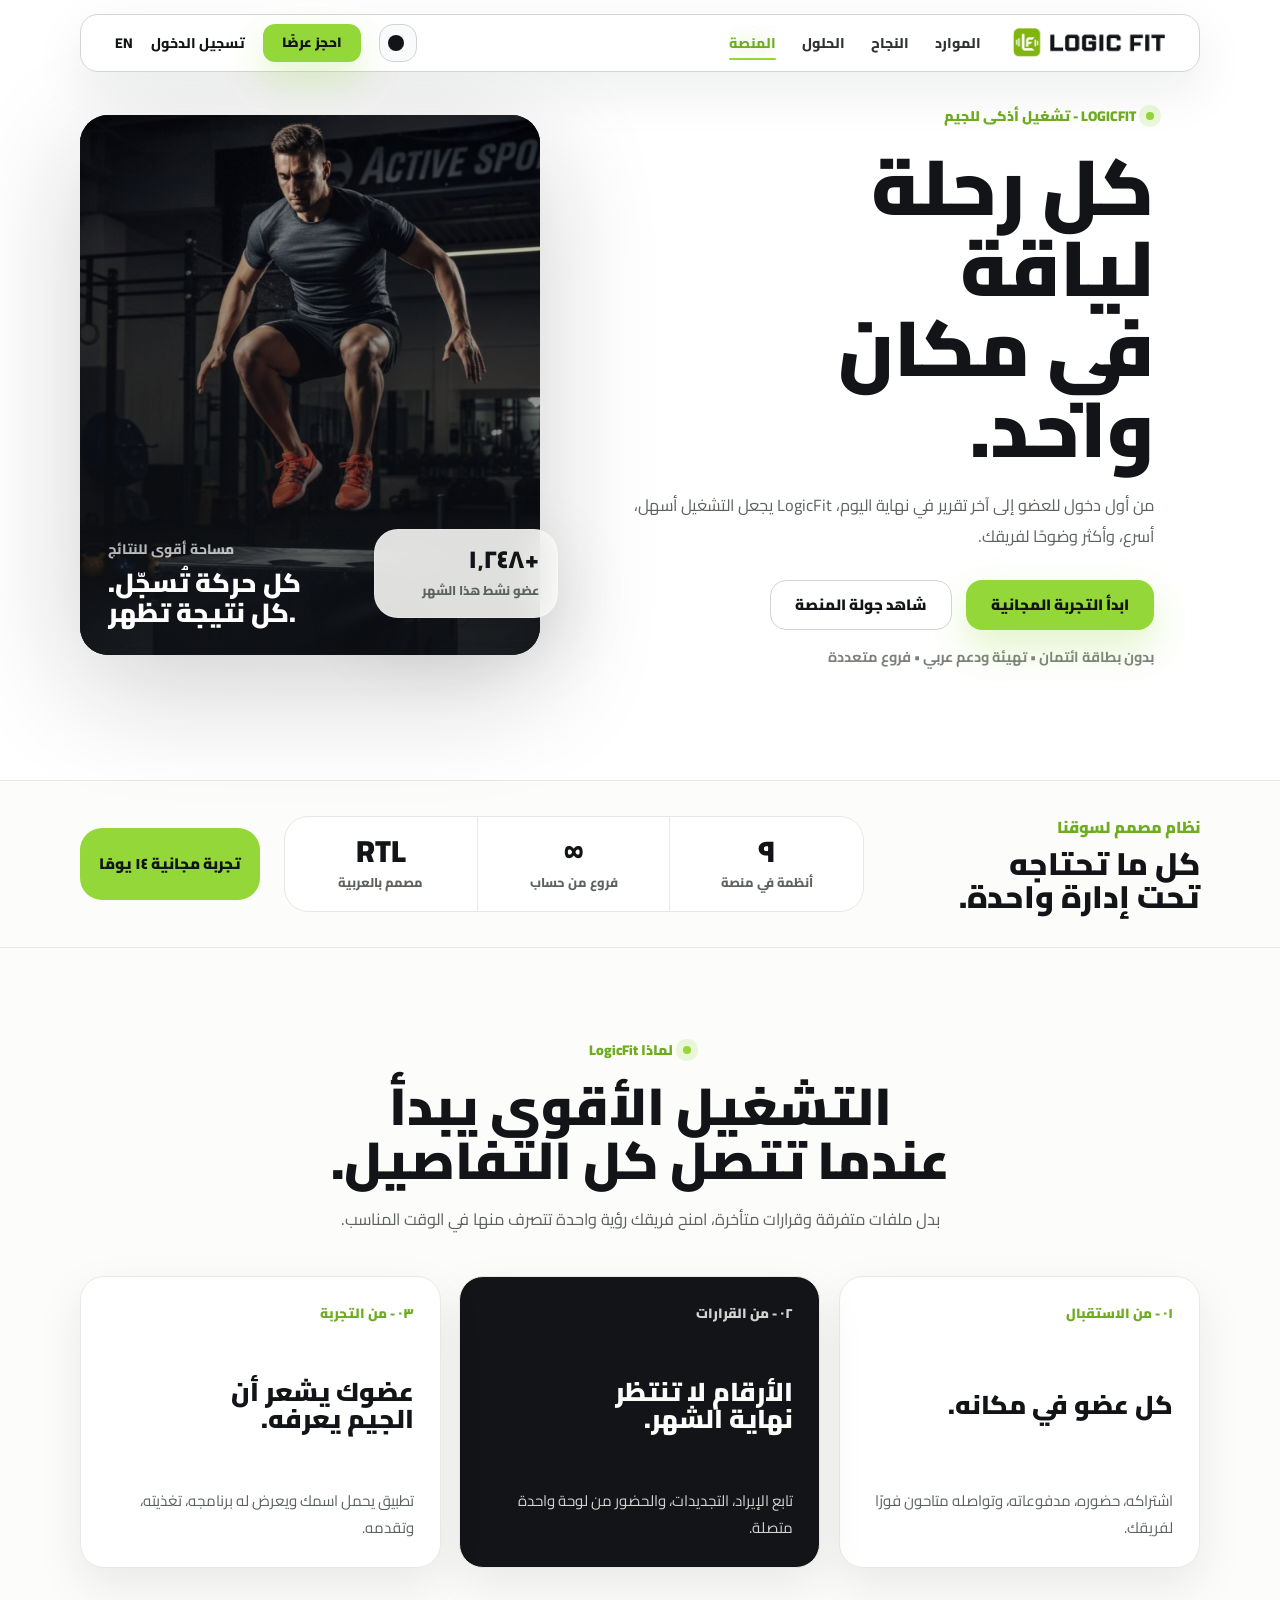
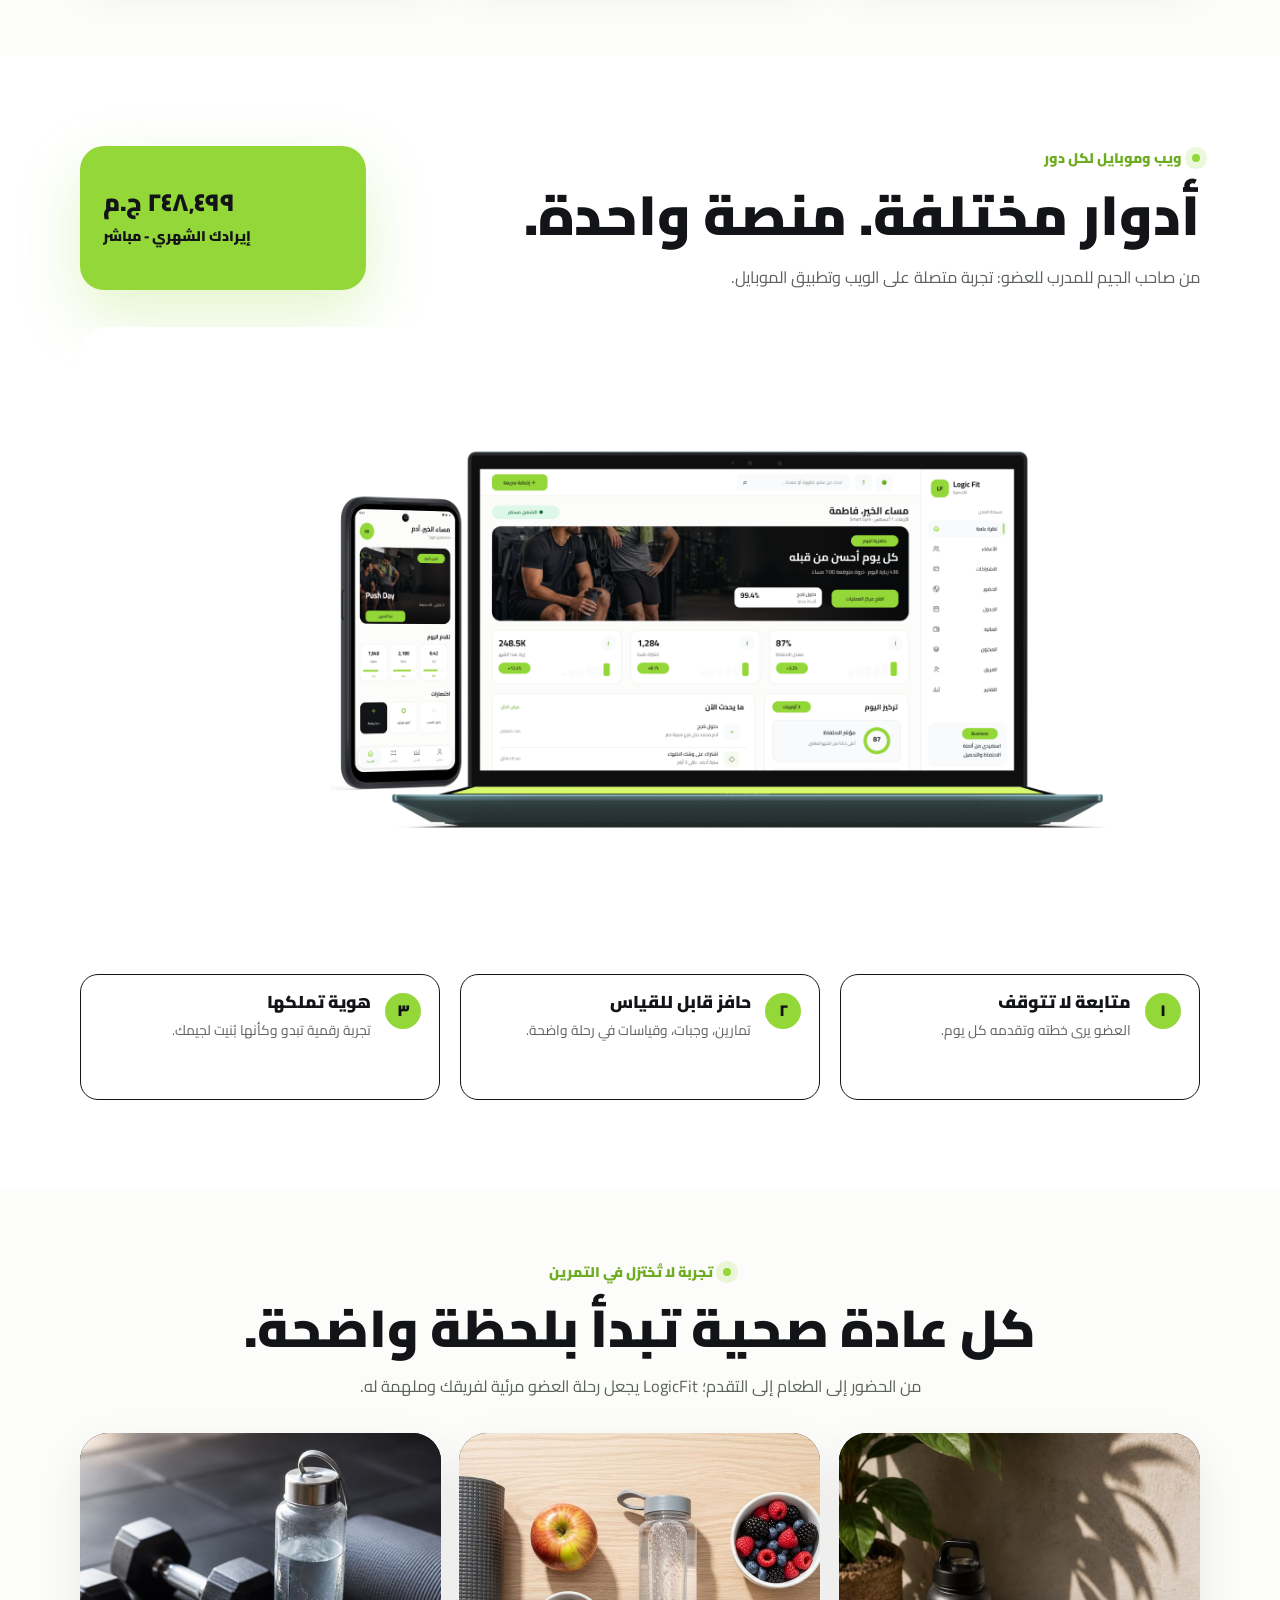
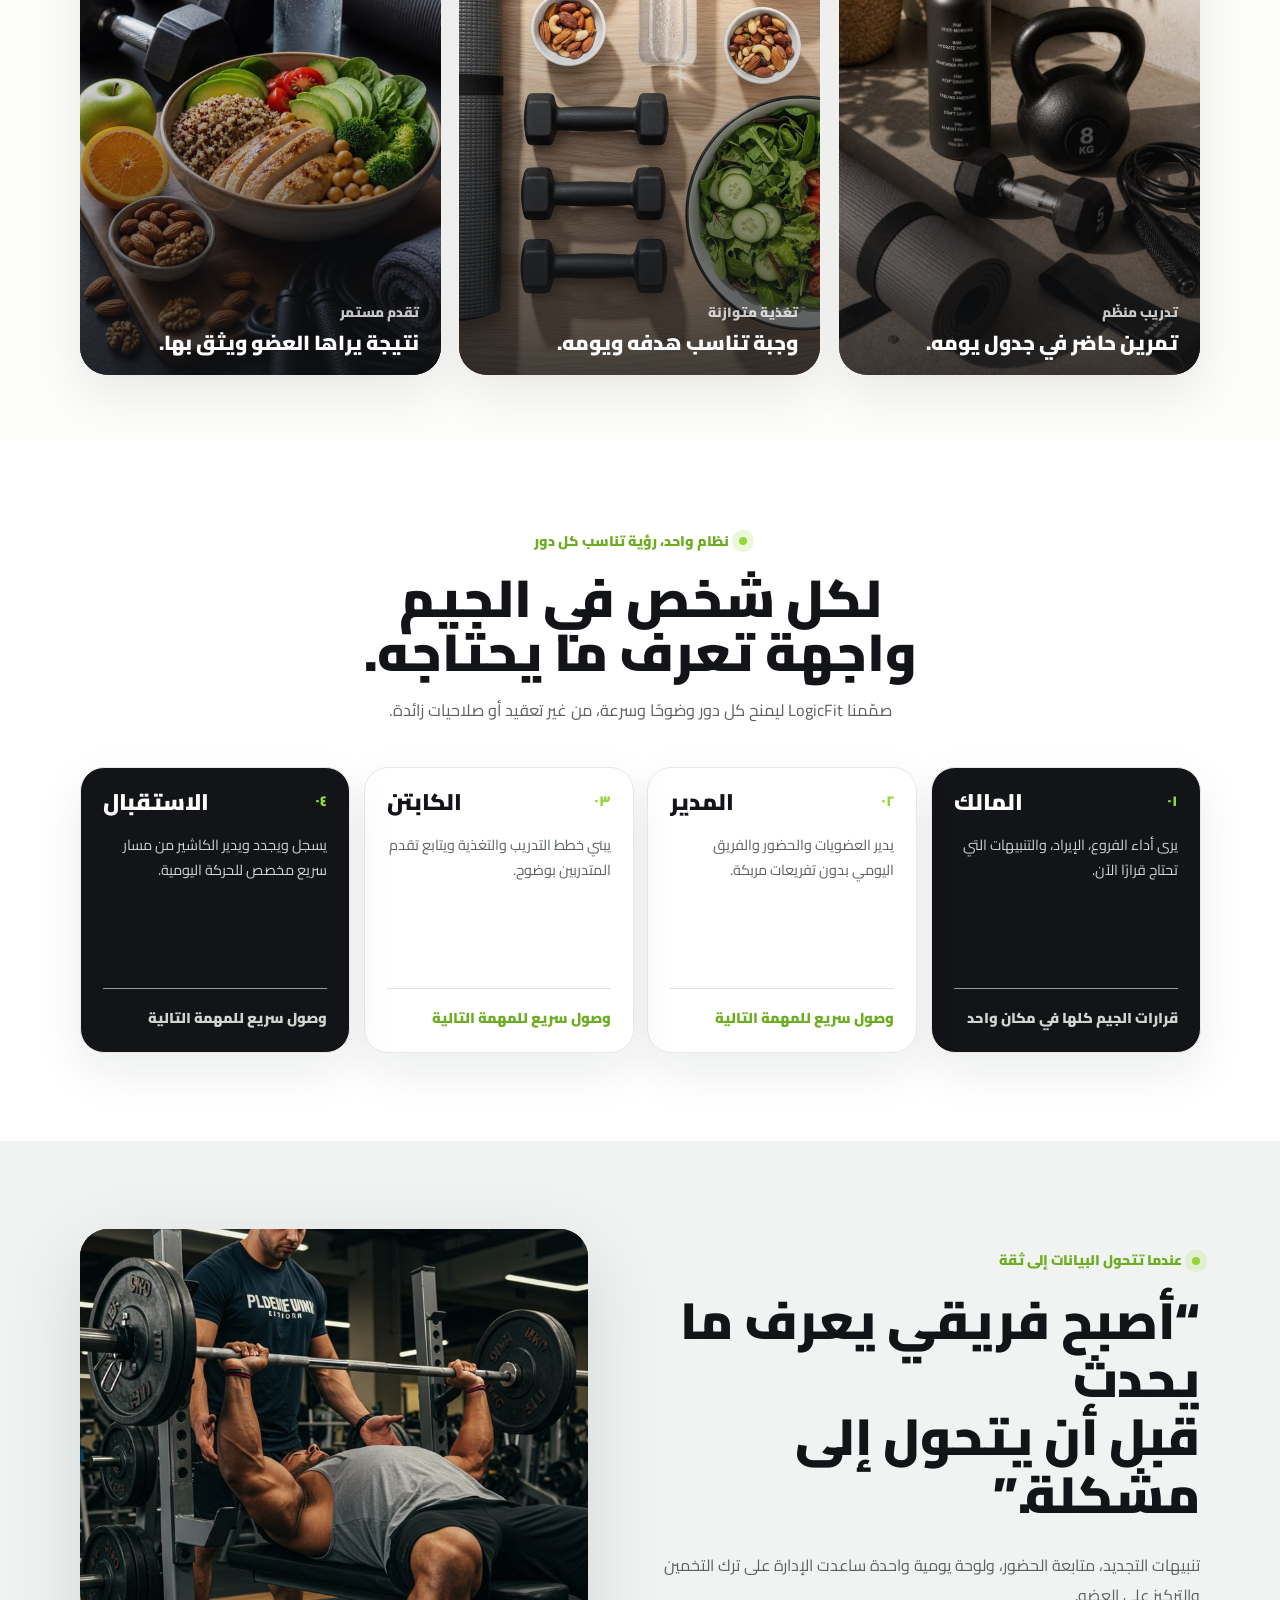
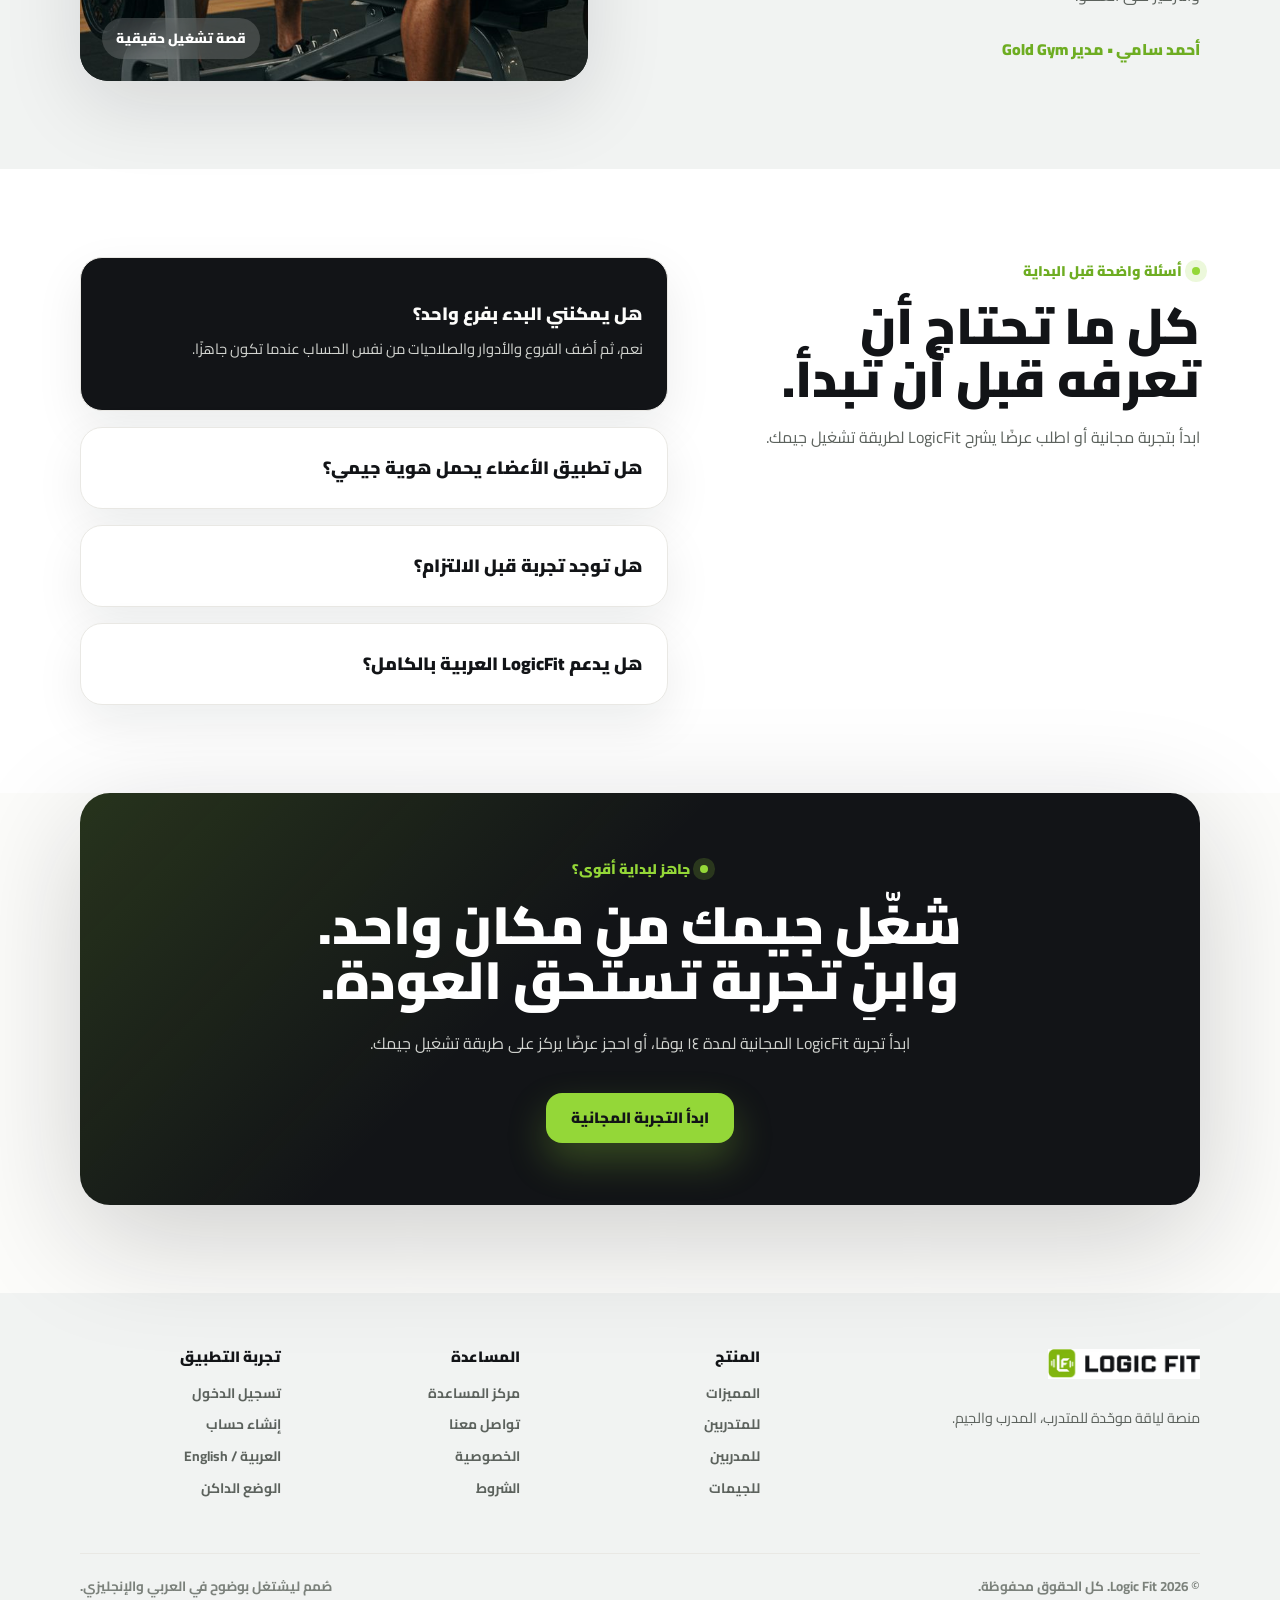
==== ar/index.html @ 5c52c510 "Refine journey cards and dark showcase" ====
<!DOCTYPE html>
<html lang="ar" dir="rtl">
<head>
  <meta charset="UTF-8">
  <meta name="viewport" content="width=device-width, initial-scale=1.0">
  <title>LogicFit - تشغيل أذكى للجيم</title>
  <meta name="description" content="LogicFit يجعل تشغيل الجيم أسهل وأوضح: أعضاء، اشتراكات، حضور، تدريب، تغذية، تقارير، وتطبيق أعضاء يحمل هوية الجيم.">
  <link rel="preconnect" href="https://fonts.googleapis.com">
  <link rel="preconnect" href="https://fonts.gstatic.com" crossorigin>
  <link href="https://fonts.googleapis.com/css2?family=Cairo:wght@400;500;600;700;800;900&display=swap" rel="stylesheet">
  <link rel="icon" type="image/png" href="../assets/figma-next/favicon-lf.png">
  <script>
    (function () {
      try {
        var saved = localStorage.getItem('logicfit_theme');
        var theme = (saved === 'dark' || saved === 'light') ? saved : (window.matchMedia('(prefers-color-scheme: dark)').matches ? 'dark' : 'light');
        document.documentElement.dataset.theme = theme;
      } catch (error) {}
    })();
  </script>
  <link rel="stylesheet" href="../assets/css/style.css">
</head>
<body>
  <header class="hero-shell" id="home">
    <nav class="nav-v2" aria-label="التنقل الرئيسي">
      <div class="nav-controls">
        <a class="nav-language" href="../index.html" hreflang="en">EN</a>
        <a class="nav-login" href="#start">تسجيل الدخول</a>
        <a class="btn btn-primary btn-nav" href="#start">احجز عرضًا</a>
        <button class="theme-toggle" type="button" aria-label="تفعيل الوضع الداكن" data-theme-toggle data-label-dark="تفعيل الوضع الداكن" data-label-light="تفعيل الوضع الفاتح">
          <span aria-hidden="true"></span>
        </button>
      </div>

      <div class="brand-links">
        <a class="brand-logo" href="#home" aria-label="LogicFit الرئيسية">
          <img class="logo-light" src="../assets/figma-next/logo-light.png" alt="LogicFit">
          <img class="logo-dark" src="../assets/figma-next/logo-dark.png" alt="LogicFit">
        </a>
        <div class="nav-links" id="navLinks">
          <a href="#platform">المنصة</a>
          <a href="#solutions">الحلول</a>
          <a href="#success">النجاح</a>
          <a href="#resources">الموارد</a>
        </div>
      </div>

      <button class="menu-button" type="button" aria-label="فتح القائمة" aria-controls="navLinks" aria-expanded="false" data-menu>
        <span></span><span></span><span></span>
      </button>
    </nav>

    <section class="hero-canvas">
      <div class="hero-media rv">
        <img src="../assets/figma-next/hero-athlete.png" alt="رياضي يتدرب داخل الجيم">
        <div class="media-scrim"></div>
        <div class="image-caption">
          <span>مساحة أقوى للنتائج</span>
          <strong>كل حركة تُسجّل. كل نتيجة تظهر.</strong>
        </div>
      </div>

      <div class="floating-metric rv">
        <strong data-count="1248" data-count-prefix="+">+١٬٢٤٨</strong>
        <span>عضو نشط هذا الشهر</span>
      </div>

      <div class="hero-copy rv">
        <p class="section-kicker">LOGICFIT - تشغيل أذكى للجيم</p>
        <h1>كل رحلة لياقة<br>في مكان واحد.</h1>
        <p>من أول دخول للعضو إلى آخر تقرير في نهاية اليوم، LogicFit يجعل التشغيل أسهل، أسرع، وأكثر وضوحًا لفريقك.</p>
        <div class="hero-actions">
          <a class="btn btn-primary btn-large" href="#start">ابدأ التجربة المجانية</a>
          <a class="btn btn-secondary btn-large" href="#platform">شاهد جولة المنصة</a>
        </div>
        <small>بدون بطاقة ائتمان • تهيئة ودعم عربي • فروع متعددة</small>
      </div>
    </section>
  </header>

  <main>
    <section class="proof-strip" id="platform">
      <div class="wrap proof-strip-grid">
        <div class="proof-badge">تجربة مجانية ١٤ يومًا</div>
        <div class="proof-metrics" aria-label="مؤشرات LogicFit">
          <article><strong data-count="9">٩</strong><span>أنظمة في منصة</span></article>
          <article><strong>∞</strong><span>فروع من حساب</span></article>
          <article><strong>RTL</strong><span>مصمم بالعربية</span></article>
        </div>
        <div class="proof-intro">
          <span>نظام مصمم لسوقنا</span>
          <h2>كل ما تحتاجه<br>تحت إدارة واحدة.</h2>
        </div>
      </div>
    </section>

    <section class="section centered-section" id="solutions">
      <div class="wrap">
        <p class="section-kicker">لماذا LogicFit</p>
        <h2>التشغيل الأقوى يبدأ عندما تتصل كل التفاصيل.</h2>
        <p class="section-lead">بدل ملفات متفرقة وقرارات متأخرة، امنح فريقك رؤية واحدة تتصرف منها في الوقت المناسب.</p>
        <div class="outcome-grid">
          <article class="outcome-card rv">
            <span>٠١ - من الاستقبال</span>
            <h3>كل عضو في مكانه.</h3>
            <p>اشتراكه، حضوره، مدفوعاته، وتواصله متاحون فورًا لفريقك.</p>
          </article>
          <article class="outcome-card rv">
            <span>٠٢ - من القرارات</span>
            <h3>الأرقام لا تنتظر نهاية الشهر.</h3>
            <p>تابع الإيراد، التجديدات، والحضور من لوحة واحدة متصلة.</p>
          </article>
          <article class="outcome-card rv">
            <span>٠٣ - من التجربة</span>
            <h3>عضوك يشعر أن الجيم يعرفه.</h3>
            <p>تطبيق يحمل اسمك ويعرض له برنامجه، تغذيته، وتقدمه.</p>
          </article>
        </div>
      </div>
    </section>

    <section class="section showcase-section">
      <div class="wrap showcase-head">
        <div class="live-insight rv">
          <strong data-count="248500" data-count-suffix=" ج.م">٢٤٨٬٥٠٠ ج.م</strong>
          <span>إيرادك الشهري - مباشر</span>
        </div>
        <div>
          <p class="section-kicker">ويب وموبايل لكل دور</p>
          <h2>أدوار مختلفة. منصة واحدة.</h2>
          <p class="section-lead">من صاحب الجيم للمدرب للعضو: تجربة متصلة على الويب وتطبيق الموبايل.</p>
        </div>
      </div>
      <div class="wrap showcase-frame rv">
        <img class="showcase-light" src="../assets/figma-next/web-app-showcase.png" alt="واجهة LogicFit على الويب وتطبيق الموبايل">
        <img class="showcase-dark" src="../assets/figma-next/web-app-showcase-dark.png" alt="واجهة LogicFit على الويب وتطبيق الموبايل في الوضع الداكن">
      </div>
      <div class="wrap benefit-grid showcase-benefits">
        <article class="benefit-card rv"><b>١</b><div><h3>متابعة لا تتوقف</h3><p>العضو يرى خطته وتقدمه كل يوم.</p></div></article>
        <article class="benefit-card rv"><b>٢</b><div><h3>حافز قابل للقياس</h3><p>تمارين، وجبات، وقياسات في رحلة واضحة.</p></div></article>
        <article class="benefit-card rv"><b>٣</b><div><h3>هوية تملكها</h3><p>تجربة رقمية تبدو وكأنها بُنيت لجيمك.</p></div></article>
      </div>
    </section>

    <section class="section centered-section journey-section">
      <div class="wrap">
        <p class="section-kicker">تجربة لا تُختزل في التمرين</p>
        <h2>كل عادة صحية تبدأ بلحظة واضحة.</h2>
        <p class="section-lead">من الحضور إلى الطعام إلى التقدم؛ LogicFit يجعل رحلة العضو مرئية لفريقك وملهمة له.</p>
        <div class="journey-grid">
          <article class="visual-card rv">
            <img src="../assets/figma-next/journey-training.png" alt="تدريب منظم داخل الجيم">
            <div><span>تدريب منظّم</span><h3>تمرين حاضر في جدول يومه.</h3></div>
          </article>
          <article class="visual-card rv">
            <img src="../assets/figma-next/journey-nutrition.png" alt="وجبة صحية ضمن خطة التغذية">
            <div><span>تغذية متوازنة</span><h3>وجبة تناسب هدفه ويومه.</h3></div>
          </article>
          <article class="visual-card rv">
            <img src="../assets/figma-next/journey-progress.png" alt="متابعة تقدم العضو">
            <div><span>تقدم مستمر</span><h3>نتيجة يراها العضو ويثق بها.</h3></div>
          </article>
        </div>
      </div>
    </section>

    <section class="section centered-section team-section">
      <div class="wrap">
        <p class="section-kicker">نظام واحد، رؤية تناسب كل دور</p>
        <h2>لكل شخص في الجيم واجهة تعرف ما يحتاجه.</h2>
        <p class="section-lead">صمّمنا LogicFit ليمنح كل دور وضوحًا وسرعة، من غير تعقيد أو صلاحيات زائدة.</p>
        <div class="role-rail">
          <article class="role-tile rv"><div><b>٠١</b><h3>المالك</h3></div><p>يرى أداء الفروع، الإيراد، والتنبيهات التي تحتاج قرارًا الآن.</p><span>قرارات الجيم كلها في مكان واحد</span></article>
          <article class="role-tile rv"><div><b>٠٢</b><h3>المدير</h3></div><p>يدير العضويات والحضور والفريق اليومي بدون تفريعات مربكة.</p><span>وصول سريع للمهمة التالية</span></article>
          <article class="role-tile rv"><div><b>٠٣</b><h3>الكابتن</h3></div><p>يبني خطط التدريب والتغذية ويتابع تقدم المتدربين بوضوح.</p><span>وصول سريع للمهمة التالية</span></article>
          <article class="role-tile rv"><div><b>٠٤</b><h3>الاستقبال</h3></div><p>يسجل ويجدد ويدير الكاشير من مسار سريع مخصص للحركة اليومية.</p><span>وصول سريع للمهمة التالية</span></article>
        </div>
      </div>
    </section>

    <section class="section story-section" id="success">
      <div class="wrap story-grid">
        <div class="story-photo rv">
          <img src="../assets/figma-next/story-gym.png" alt="إدارة جيم تتابع التشغيل اليومي">
          <span>قصة تشغيل حقيقية</span>
        </div>
        <div class="story-copy rv">
          <p class="section-kicker">عندما تتحول البيانات إلى ثقة</p>
          <blockquote>“أصبح فريقي يعرف ما يحدث<br>قبل أن يتحول إلى مشكلة.”</blockquote>
          <p>تنبيهات التجديد، متابعة الحضور، ولوحة يومية واحدة ساعدت الإدارة على ترك التخمين والتركيز على العضو.</p>
          <cite>أحمد سامي • مدير Gold Gym</cite>
        </div>
      </div>
    </section>

    <section class="section faq-section" id="resources">
      <div class="wrap faq-grid">
        <div class="faq-list">
          <article class="faq-card featured rv">
            <h3>هل يمكنني البدء بفرع واحد؟</h3>
            <p>نعم، ثم أضف الفروع والأدوار والصلاحيات من نفس الحساب عندما تكون جاهزًا.</p>
          </article>
          <article class="faq-card rv"><h3>هل تطبيق الأعضاء يحمل هوية جيمي؟</h3></article>
          <article class="faq-card rv"><h3>هل توجد تجربة قبل الالتزام؟</h3></article>
          <article class="faq-card rv"><h3>هل يدعم LogicFit العربية بالكامل؟</h3></article>
        </div>
        <div class="faq-copy rv">
          <p class="section-kicker">أسئلة واضحة قبل البداية</p>
          <h2>كل ما تحتاج أن تعرفه قبل أن تبدأ.</h2>
          <p>ابدأ بتجربة مجانية أو اطلب عرضًا يشرح LogicFit لطريقة تشغيل جيمك.</p>
        </div>
      </div>
    </section>

    <section class="section cta-section" id="start">
      <div class="wrap cta-card rv">
        <p class="section-kicker">جاهز لبداية أقوى؟</p>
        <h2>شغّل جيمك من مكان واحد.<br>وابنِ تجربة تستحق العودة.</h2>
        <p>ابدأ تجربة LogicFit المجانية لمدة ١٤ يومًا، أو احجز عرضًا يركز على طريقة تشغيل جيمك.</p>
        <a class="btn btn-primary btn-large" href="mailto:sales@logicfit.app">ابدأ التجربة المجانية</a>
      </div>
    </section>
  </main>

  <footer class="site-footer">
    <div class="wrap footer-grid">
      <div class="footer-brand">
        <a class="brand-logo" href="#home" aria-label="LogicFit الرئيسية">
          <img class="logo-light" src="../assets/figma-next/logo-light.png" alt="LogicFit">
          <img class="logo-dark" src="../assets/figma-next/logo-dark.png" alt="LogicFit">
        </a>
        <p>منصة لياقة موحّدة للمتدرب، المدرب والجيم.</p>
      </div>
      <div>
        <h2>المنتج</h2>
        <a href="#solutions">المميزات</a>
        <a href="#platform">للمتدربين</a>
        <a href="#solutions">للمدربين</a>
        <a href="#solutions">للجيمات</a>
      </div>
      <div>
        <h2>المساعدة</h2>
        <a href="#resources">مركز المساعدة</a>
        <a href="#start">تواصل معنا</a>
        <a href="#resources">الخصوصية</a>
        <a href="#resources">الشروط</a>
      </div>
      <div>
        <h2>تجربة التطبيق</h2>
        <a href="#start">تسجيل الدخول</a>
        <a href="#start">إنشاء حساب</a>
        <a href="../index.html">العربية / English</a>
        <a href="#home" data-theme-link data-label-dark="الوضع الداكن" data-label-light="الوضع الفاتح">الوضع الداكن</a>
      </div>
    </div>
    <div class="wrap footer-bottom">
      <span>© 2026 Logic Fit. كل الحقوق محفوظة.</span>
      <span>صُمم ليشتغل بوضوح في العربي والإنجليزي.</span>
    </div>
  </footer>

  <script src="../assets/js/main.js" defer></script>
</body>
</html>
---- assets/css/style.css ----
/* LogicFit Next Gen landing page */

:root {
  color-scheme: light;
  --lf-background-canvas: #fcfcfa;
  --lf-background-surface: #ffffff;
  --lf-background-subtle: #f8fafc;
  --lf-background-sunken: #f1f3f2;
  --lf-background-raised: #ffffff;
  --lf-border-default: #d2d4d0;
  --lf-border-subtle: #e9e8e4;
  --lf-text-primary: #121417;
  --lf-text-secondary: #5c625d;
  --lf-text-muted: #7b817b;
  --lf-action-primary-background: #94d738;
  --lf-text-brand: #6ead22;
  --lf-action-primary-text: #121417;
  --lf-dark-panel: #121417;
  --lf-dark-panel-soft: #1a1d24;
  --lf-dark-text: #fcfcfa;
  --lf-dark-muted: #d2d4d0;
  --lf-shadow-soft: 0 18px 48px rgba(18, 20, 23, 0.08);
  --lf-shadow-card: 0 24px 80px rgba(18, 20, 23, 0.12);
  --lf-shadow-strong: 0 32px 120px rgba(18, 20, 23, 0.2);
  --lf-max: 1120px;
  --lf-font: "Cairo", system-ui, -apple-system, BlinkMacSystemFont, "Segoe UI", sans-serif;
}

html[data-theme="dark"] {
  color-scheme: dark;
  --lf-background-canvas: #121417;
  --lf-background-surface: #1a1d24;
  --lf-background-subtle: #272a2c;
  --lf-background-sunken: #000000;
  --lf-background-raised: #272a2c;
  --lf-border-default: #414640;
  --lf-border-subtle: #272a2c;
  --lf-text-primary: #fcfcfa;
  --lf-text-secondary: #d2d4d0;
  --lf-text-muted: #aeb3ad;
  --lf-shadow-soft: 0 18px 48px rgba(0, 0, 0, 0.26);
  --lf-shadow-card: 0 24px 80px rgba(0, 0, 0, 0.34);
  --lf-shadow-strong: 0 32px 120px rgba(0, 0, 0, 0.48);
}

* {
  box-sizing: border-box;
}

html {
  max-width: 100%;
  overflow-x: hidden;
  scroll-behavior: smooth;
}

html,
body {
  scroll-padding-top: 94px;
}

body {
  margin: 0;
  overflow-x: hidden;
  background: var(--lf-background-canvas);
  color: var(--lf-text-primary);
  font-family: var(--lf-font);
  line-height: 1.58;
  -webkit-font-smoothing: antialiased;
}

body.menu-open {
  overflow: hidden;
}

a {
  color: inherit;
  text-decoration: none;
}

button {
  font: inherit;
}

img,
svg {
  display: block;
  max-width: 100%;
}

h1,
h2,
h3,
h4,
p,
blockquote {
  margin: 0;
}

h1,
h2,
h3 {
  letter-spacing: 0;
  line-height: 1.04;
  overflow-wrap: anywhere;
  text-wrap: balance;
}

::selection {
  background: rgba(148, 215, 56, 0.32);
  color: var(--lf-text-primary);
}

.wrap {
  width: min(calc(100vw - 48px), var(--lf-max));
  margin-inline: auto;
}

.section {
  padding: 88px 0;
  scroll-margin-top: 94px;
}

.section-kicker {
  display: inline-flex;
  align-items: center;
  gap: 10px;
  color: var(--lf-text-brand);
  font-size: 0.88rem;
  font-weight: 900;
  letter-spacing: 0;
}

.section-kicker::before {
  content: "";
  width: 8px;
  height: 8px;
  border-radius: 50%;
  background: var(--lf-action-primary-background);
  box-shadow: 0 0 0 7px rgba(148, 215, 56, 0.18);
}

.section-lead {
  color: var(--lf-text-secondary);
  font-size: 1.02rem;
  line-height: 1.85;
}

.btn {
  --magnet-x: 0px;
  --magnet-y: 0px;
  position: relative;
  overflow: hidden;
  min-height: 44px;
  display: inline-flex;
  align-items: center;
  justify-content: center;
  gap: 9px;
  border: 1px solid transparent;
  border-radius: 14px;
  padding: 0 20px;
  cursor: pointer;
  font-weight: 900;
  line-height: 1;
  white-space: nowrap;
  transform: translate3d(var(--magnet-x), var(--magnet-y), 0);
  transition: background 0.16s ease, border-color 0.16s ease, box-shadow 0.16s ease, color 0.16s ease, transform 0.16s ease;
}

.btn:hover {
  transform: translate3d(var(--magnet-x), calc(var(--magnet-y) - 2px), 0);
}

.btn-primary {
  background: var(--lf-action-primary-background);
  color: var(--lf-action-primary-text);
  box-shadow: 0 18px 38px rgba(148, 215, 56, 0.28);
}

.btn-primary:hover {
  box-shadow: 0 22px 48px rgba(148, 215, 56, 0.34);
}

.btn-secondary {
  background: var(--lf-background-surface);
  border-color: var(--lf-border-default);
  color: var(--lf-text-primary);
}

.btn-secondary:hover {
  border-color: var(--lf-action-primary-background);
}

.btn-large {
  min-height: 50px;
  border-radius: 16px;
  padding: 0 24px;
  font-size: 0.94rem;
}

.hero-shell {
  min-height: 780px;
  padding: 22px 0 58px;
  background: var(--lf-background-surface);
  scroll-margin-top: 94px;
}

.nav-v2 {
  position: fixed;
  top: 14px;
  left: 50%;
  translate: -50% 0;
  z-index: 50;
  width: min(calc(100vw - 72px), var(--lf-max));
  min-height: 58px;
  display: flex;
  align-items: center;
  justify-content: space-between;
  gap: 22px;
  margin-inline: auto;
  padding: 8px 34px;
  border: 1px solid var(--lf-border-default);
  border-radius: 18px;
  background: color-mix(in srgb, var(--lf-background-surface) 92%, transparent);
  box-shadow: 0 18px 52px rgba(18, 20, 23, 0.08);
  backdrop-filter: blur(18px);
  direction: ltr;
}

html[data-theme="dark"] .nav-v2 {
  box-shadow: 0 18px 52px rgba(0, 0, 0, 0.28);
}

html[dir="ltr"] .nav-v2 {
  flex-direction: row-reverse;
}

.brand-links,
.nav-controls {
  display: flex;
  align-items: center;
}

.brand-links {
  min-width: 0;
  gap: 32px;
}

html[dir="rtl"] .brand-links {
  flex-direction: row-reverse;
}

.brand-logo {
  display: inline-flex;
  align-items: center;
  justify-content: flex-start;
  flex: 0 0 auto;
  width: 152px;
  min-width: 152px;
  height: 31px;
  overflow: hidden;
  direction: ltr;
}

.brand-logo img {
  width: 152px;
  height: auto;
  object-fit: contain;
}

.logo-dark {
  display: none;
}

html[data-theme="dark"] .logo-light {
  display: none;
}

html[data-theme="dark"] .logo-dark {
  display: block;
}

.nav-links {
  display: flex;
  align-items: center;
  gap: 26px;
  min-width: 0;
  color: var(--lf-text-primary);
  font-size: 0.88rem;
  font-weight: 800;
}

.nav-links a {
  position: relative;
  overflow: hidden;
  padding: 9px 0;
  color: var(--lf-text-primary);
  opacity: 0.88;
  white-space: nowrap;
  transition: color 0.16s ease, opacity 0.16s ease;
}

.nav-links a::after {
  content: "";
  position: absolute;
  inset-inline: 0;
  bottom: 3px;
  height: 2px;
  border-radius: 999px;
  background: var(--lf-action-primary-background);
  transform: scaleX(0);
  transform-origin: center;
  transition: transform 0.16s ease;
}

.nav-links a:hover,
.nav-links a.is-active {
  color: var(--lf-text-brand);
  opacity: 1;
}

.nav-links a:hover::after,
.nav-links a.is-active::after {
  transform: scaleX(1);
}

.nav-controls {
  flex: 0 0 auto;
  gap: 18px;
}

.nav-language,
.nav-login {
  position: relative;
  overflow: hidden;
  display: inline-flex;
  align-items: center;
  justify-content: center;
  min-height: 38px;
  color: var(--lf-text-primary);
  font-size: 0.88rem;
  font-weight: 800;
  white-space: nowrap;
}

.nav-language:hover,
.nav-login:hover {
  color: var(--lf-text-brand);
}

.btn-nav {
  min-height: 38px;
  border-radius: 12px;
  padding-inline: 18px;
  font-size: 0.84rem;
}

.theme-toggle {
  position: relative;
  width: 38px;
  height: 38px;
  flex: 0 0 38px;
  display: inline-grid;
  place-items: center;
  border: 1px solid var(--lf-border-default);
  border-radius: 14px;
  background: var(--lf-background-subtle);
  color: var(--lf-text-primary);
  cursor: pointer;
  transition: border-color 0.16s ease, background 0.16s ease, transform 0.16s ease;
}

.theme-toggle:hover {
  border-color: var(--lf-action-primary-background);
  transform: translateY(-1px);
}

.theme-toggle span {
  width: 16px;
  height: 16px;
  border-radius: 50%;
  background: currentColor;
  box-shadow: 7px -5px 0 0 var(--lf-background-subtle);
  transform: translateX(-2px);
}

html[data-theme="dark"] .theme-toggle span {
  background: var(--lf-action-primary-background);
  box-shadow:
    0 -10px 0 -7px var(--lf-action-primary-background),
    0 10px 0 -7px var(--lf-action-primary-background),
    10px 0 0 -7px var(--lf-action-primary-background),
    -10px 0 0 -7px var(--lf-action-primary-background);
  transform: none;
}

.menu-button {
  display: none;
  width: 40px;
  height: 40px;
  flex: 0 0 40px;
  border: 1px solid var(--lf-border-default);
  border-radius: 14px;
  background: var(--lf-background-surface);
  color: var(--lf-text-primary);
  cursor: pointer;
  padding: 10px;
}

.menu-button span {
  display: block;
  height: 2px;
  margin: 5px 0;
  border-radius: 999px;
  background: currentColor;
}

.hero-canvas {
  --hero-x: 0;
  --hero-y: 0;
  position: relative;
  width: min(calc(100vw - 72px), var(--lf-max));
  min-height: 610px;
  display: grid;
  grid-template-columns: minmax(0, 1fr) 460px;
  grid-template-areas: "copy media";
  gap: 54px;
  align-items: center;
  margin: 58px auto 0;
  direction: ltr;
}

html[dir="rtl"] .hero-canvas {
  grid-template-columns: 460px minmax(0, 1fr);
  grid-template-areas: "media copy";
}

.hero-copy,
.proof-intro,
.operations-head > div:last-child,
.app-copy,
.story-copy,
.faq-copy,
.cta-card,
.footer-grid,
.footer-bottom {
  direction: inherit;
}

html[dir="rtl"] .hero-copy,
html[dir="rtl"] .proof-intro,
html[dir="rtl"] .operations-head > div:last-child,
html[dir="rtl"] .app-copy,
html[dir="rtl"] .story-copy,
html[dir="rtl"] .faq-copy,
html[dir="rtl"] .cta-card,
html[dir="rtl"] .footer-grid,
html[dir="rtl"] .footer-bottom {
  direction: rtl;
}

.hero-copy {
  grid-area: copy;
  min-width: 0;
  max-width: 560px;
}

.hero-copy h1 {
  width: min(100%, 11.4ch);
  margin-top: 20px;
  color: var(--lf-text-primary);
  font-size: 4.85rem;
  font-weight: 900;
}

html[lang="en"] .hero-copy h1 {
  width: min(100%, 10.9ch);
}

html[dir="rtl"] .hero-copy {
  text-align: right;
}

html[dir="rtl"] .hero-copy h1,
html[dir="rtl"] .hero-copy > p:not(.section-kicker),
html[dir="rtl"] .hero-copy small {
  margin-left: auto;
  margin-right: 0;
}

.hero-copy > p:not(.section-kicker) {
  max-width: 58ch;
  margin-top: 20px;
  color: var(--lf-text-secondary);
  font-size: 1.02rem;
  line-height: 1.9;
}

.hero-copy small {
  display: block;
  margin-top: 16px;
  color: var(--lf-text-muted);
  font-size: 0.9rem;
  font-weight: 700;
}

.hero-actions {
  display: flex;
  flex-wrap: wrap;
  gap: 14px;
  margin-top: 28px;
}

.hero-media {
  position: relative;
  grid-area: media;
  width: 460px;
  height: 540px;
  overflow: hidden;
  border-radius: 28px;
  background: var(--lf-dark-panel);
  box-shadow: var(--lf-shadow-strong);
  isolation: isolate;
}

.hero-media img {
  width: 100%;
  height: 100%;
  object-fit: cover;
  object-position: center;
  transform: scale(1.04) translate3d(calc(var(--hero-x) * -10px), calc(var(--hero-y) * -10px), 0);
  transition: transform 0.18s ease-out;
}

.media-scrim {
  position: absolute;
  inset: 0;
  z-index: 1;
  background:
    linear-gradient(180deg, rgba(18, 20, 23, 0.08) 0%, rgba(18, 20, 23, 0.74) 100%),
    linear-gradient(90deg, rgba(18, 20, 23, 0.18), transparent 48%);
}

.image-caption {
  position: absolute;
  inset-inline: 28px;
  bottom: 28px;
  z-index: 2;
  color: #ffffff;
  transform: translate3d(calc(var(--hero-x) * 8px), calc(var(--hero-y) * 6px), 0);
  transition: transform 0.18s ease-out;
}

.image-caption span,
.image-caption strong {
  display: block;
}

.image-caption span {
  color: rgba(255, 255, 255, 0.7);
  font-size: 0.86rem;
  font-weight: 800;
}

.image-caption strong {
  max-width: 15ch;
  margin-top: 8px;
  font-size: 1.64rem;
  font-weight: 900;
  line-height: 1.12;
}

.floating-metric {
  position: absolute;
  z-index: 4;
  right: 294px;
  bottom: 72px;
  width: 184px;
  padding: 17px 18px;
  border: 1px solid rgba(255, 255, 255, 0.24);
  border-radius: 24px;
  background: rgba(252, 252, 250, 0.88);
  box-shadow: var(--lf-shadow-card);
  backdrop-filter: blur(18px);
}

html[dir="rtl"] .floating-metric {
  right: auto;
  left: 294px;
  direction: rtl;
}

html[data-theme="dark"] .floating-metric {
  background: rgba(39, 42, 44, 0.88);
  border-color: rgba(255, 255, 255, 0.12);
}

.floating-metric strong,
.floating-metric span {
  display: block;
}

.floating-metric strong {
  color: var(--lf-text-primary);
  font-size: 1.55rem;
  font-weight: 900;
  line-height: 1;
}

.floating-metric span {
  margin-top: 8px;
  color: var(--lf-text-secondary);
  font-size: 0.8rem;
  font-weight: 800;
}

.proof-strip {
  padding: 34px 0;
  background: var(--lf-background-canvas);
  border-block: 1px solid var(--lf-border-subtle);
}

.proof-strip-grid {
  display: grid;
  grid-template-columns: 180px minmax(0, 1fr) 312px;
  gap: 24px;
  align-items: center;
}

html[dir="rtl"] .proof-strip-grid {
  direction: ltr;
}

html[dir="rtl"] .proof-intro,
html[dir="rtl"] .proof-metrics,
html[dir="rtl"] .proof-badge {
  direction: rtl;
}

.proof-badge {
  min-height: 72px;
  display: grid;
  place-items: center;
  border-radius: 22px;
  background: var(--lf-action-primary-background);
  color: var(--lf-action-primary-text);
  text-align: center;
  font-size: 0.95rem;
  font-weight: 900;
}

.proof-metrics {
  display: grid;
  grid-template-columns: repeat(3, 1fr);
  overflow: hidden;
  border: 1px solid var(--lf-border-subtle);
  border-radius: 24px;
  background: var(--lf-background-surface);
}

.proof-metrics article {
  min-height: 94px;
  display: grid;
  align-content: center;
  justify-items: center;
  gap: 5px;
  padding: 14px;
  text-align: center;
  border-inline-start: 1px solid var(--lf-border-subtle);
}

.proof-metrics article:first-child {
  border-inline-start: 0;
}

.proof-metrics strong {
  color: var(--lf-text-primary);
  font-size: 1.92rem;
  font-weight: 900;
  line-height: 1;
}

.proof-metrics span {
  color: var(--lf-text-secondary);
  font-size: 0.8rem;
  font-weight: 800;
}

.proof-intro span {
  display: block;
  color: var(--lf-text-brand);
  font-weight: 900;
}

.proof-intro h2 {
  margin-top: 8px;
  color: var(--lf-text-primary);
  font-size: 1.95rem;
  font-weight: 900;
}

.centered-section {
  text-align: center;
}

.centered-section .section-kicker {
  justify-content: center;
}

.centered-section h2 {
  width: min(100%, 870px);
  margin: 18px auto 0;
  color: var(--lf-text-primary);
  font-size: 3.25rem;
  font-weight: 900;
}

.centered-section .section-lead {
  width: min(100%, 680px);
  margin: 16px auto 0;
}

.outcome-grid {
  display: grid;
  grid-template-columns: repeat(3, 1fr);
  gap: 18px;
  margin-top: 42px;
  text-align: start;
}

.outcome-card {
  min-height: 292px;
  display: flex;
  flex-direction: column;
  justify-content: space-between;
  gap: 20px;
  padding: 26px;
  border: 1px solid var(--lf-border-subtle);
  border-radius: 24px;
  background: var(--lf-background-surface);
  box-shadow: var(--lf-shadow-soft);
}

.outcome-card:nth-child(2) {
  background: var(--lf-dark-panel);
  color: var(--lf-dark-text);
}

.outcome-card:nth-child(2) span,
.outcome-card:nth-child(2) p {
  color: var(--lf-dark-muted);
}

.outcome-card span {
  color: var(--lf-text-brand);
  font-size: 0.84rem;
  font-weight: 900;
}

.outcome-card h3 {
  color: inherit;
  font-size: 1.62rem;
  font-weight: 900;
}

.outcome-card p {
  color: var(--lf-text-secondary);
  font-size: 0.94rem;
  line-height: 1.8;
}

.operations-section,
.showcase-section {
  overflow: hidden;
  background: var(--lf-background-surface);
}

.operations-head,
.showcase-head {
  display: grid;
  grid-template-columns: 286px minmax(0, 1fr);
  gap: 44px;
  align-items: end;
  margin-bottom: 34px;
}

html[dir="rtl"] .operations-head,
html[dir="rtl"] .showcase-head {
  direction: ltr;
}

html[dir="rtl"] .operations-head > div:last-child,
html[dir="rtl"] .showcase-head > div:last-child {
  direction: rtl;
}

.operations-head h2,
.showcase-head h2 {
  max-width: 760px;
  margin-top: 18px;
  color: var(--lf-text-primary);
  font-size: 3.45rem;
  font-weight: 900;
}

.operations-head .section-lead,
.showcase-head .section-lead {
  max-width: 680px;
  margin-top: 18px;
}

.live-insight {
  min-height: 144px;
  align-self: center;
  display: grid;
  align-content: center;
  gap: 10px;
  padding: 23px;
  border-radius: 24px;
  background: var(--lf-action-primary-background);
  color: var(--lf-action-primary-text);
  box-shadow: 0 24px 60px rgba(148, 215, 56, 0.26);
}

.live-insight strong {
  font-size: 1.56rem;
  font-weight: 900;
  line-height: 1.05;
}

.live-insight span {
  font-size: 0.88rem;
  font-weight: 900;
}

.dashboard-frame,
.showcase-frame {
  overflow: hidden;
  padding: 12px;
  border: 1px solid var(--lf-border-default);
  border-radius: 28px;
  background: var(--lf-background-raised);
  box-shadow: var(--lf-shadow-card);
}

.dashboard-frame img,
.showcase-frame img {
  width: 100%;
  max-height: 560px;
  object-fit: contain;
  object-position: top center;
  border-radius: 20px;
}

.showcase-frame {
  height: auto;
  padding: 0;
  border: 0;
  background: transparent;
  box-shadow: none;
}

.showcase-frame img {
  max-height: none;
  aspect-ratio: 1248 / 690;
  object-position: center;
  border-radius: 28px;
}

.showcase-dark {
  display: none;
}

html[data-theme="dark"] .showcase-light {
  display: none;
}

html[data-theme="dark"] .showcase-dark {
  display: block;
}

html[data-theme="dark"] .showcase-frame {
  width: min(calc(100vw - 48px), 960px);
}

.showcase-benefits {
  margin-top: 34px;
}

.showcase-section .benefit-card {
  border-color: var(--lf-dark-panel);
  border-radius: 18px;
  box-shadow: none;
}

.app-section {
  background: var(--lf-background-surface);
}

.app-grid {
  display: grid;
  grid-template-columns: 0.98fr 1.02fr;
  grid-template-areas: "copy mock";
  gap: 50px;
  align-items: center;
  direction: ltr;
}

html[dir="rtl"] .app-grid {
  grid-template-areas: "mock copy";
}

.app-mock {
  grid-area: mock;
  min-height: 520px;
  display: grid;
  place-items: center;
  overflow: hidden;
  padding: 26px;
  border-radius: 30px;
  background: var(--lf-background-sunken);
  border: 1px solid var(--lf-border-subtle);
  box-shadow: var(--lf-shadow-soft);
}

.app-mock img {
  width: min(100%, 430px);
  max-height: 470px;
  object-fit: contain;
  filter: drop-shadow(0 28px 36px rgba(18, 20, 23, 0.22));
}

html[data-theme="dark"] .app-mock img {
  filter: drop-shadow(0 28px 36px rgba(0, 0, 0, 0.5));
}

.app-copy {
  grid-area: copy;
  max-width: 560px;
}

.app-copy h2 {
  margin-top: 18px;
  color: var(--lf-text-primary);
  font-size: 3.45rem;
  font-weight: 900;
}

.app-copy .section-lead {
  margin-top: 18px;
}

.green-badge {
  width: max-content;
  max-width: 100%;
  display: inline-flex;
  margin-top: 24px;
  padding: 11px 16px;
  border-radius: 16px;
  background: rgba(148, 215, 56, 0.2);
  color: var(--lf-text-brand);
  font-size: 0.88rem;
  font-weight: 900;
}

.benefit-grid {
  display: grid;
  grid-template-columns: repeat(3, 1fr);
  gap: 20px;
  margin-top: 28px;
}

.benefit-card {
  display: grid;
  grid-template-columns: auto 1fr;
  gap: 14px;
  align-items: start;
  min-height: 126px;
  padding: 18px;
  border: 1px solid var(--lf-border-subtle);
  border-radius: 24px;
  background: var(--lf-background-raised);
}

.benefit-card b {
  width: 36px;
  height: 36px;
  display: grid;
  place-items: center;
  border-radius: 50%;
  background: var(--lf-action-primary-background);
  color: var(--lf-action-primary-text);
  font-weight: 900;
}

.benefit-card h3 {
  color: var(--lf-text-primary);
  font-size: 1.08rem;
  font-weight: 900;
}

.benefit-card p {
  margin-top: 8px;
  color: var(--lf-text-secondary);
  font-size: 0.86rem;
  line-height: 1.7;
}

.journey-section {
  padding: 70px 0 64px;
  background: var(--lf-background-canvas);
}

.journey-grid {
  display: grid;
  grid-template-columns: repeat(3, 1fr);
  gap: 18px;
  margin-top: 32px;
}

.visual-card {
  position: relative;
  min-height: 335px;
  overflow: hidden;
  border-radius: 28px;
  background: var(--lf-dark-panel);
  box-shadow: var(--lf-shadow-soft);
}

.visual-card img {
  width: 100%;
  height: 100%;
  min-height: 335px;
  object-fit: cover;
  object-position: center;
}

.visual-card::after {
  content: "";
  position: absolute;
  inset: 0;
  background: linear-gradient(180deg, rgba(18, 20, 23, 0) 28%, rgba(18, 20, 23, 0.76) 100%);
}

.visual-card div {
  position: absolute;
  inset-inline: 22px;
  bottom: 22px;
  z-index: 1;
  color: #ffffff;
  text-align: start;
}

.visual-card span {
  display: block;
  color: rgba(255, 255, 255, 0.76);
  font-size: 0.84rem;
  font-weight: 900;
}

.visual-card h3 {
  margin-top: 8px;
  font-size: 1.28rem;
  font-weight: 900;
}

.team-section {
  background: var(--lf-background-surface);
}

.role-rail {
  display: grid;
  grid-template-columns: repeat(4, 1fr);
  gap: 14px;
  margin-top: 42px;
  text-align: start;
}

.role-tile {
  min-height: 286px;
  display: flex;
  flex-direction: column;
  gap: 18px;
  padding: 22px;
  border: 1px solid var(--lf-border-subtle);
  border-radius: 24px;
  background: var(--lf-background-raised);
  box-shadow: var(--lf-shadow-soft);
}

.role-tile:nth-child(1),
.role-tile:nth-child(4) {
  background: var(--lf-dark-panel);
  color: var(--lf-dark-text);
}

.role-tile:nth-child(1) p,
.role-tile:nth-child(1) span,
.role-tile:nth-child(4) p,
.role-tile:nth-child(4) span {
  color: var(--lf-dark-muted);
}

.role-tile div {
  display: flex;
  align-items: center;
  justify-content: space-between;
  gap: 12px;
}

.role-tile b {
  color: var(--lf-action-primary-background);
  font-size: 0.9rem;
  font-weight: 900;
}

.role-tile h3 {
  color: inherit;
  font-size: 1.42rem;
  font-weight: 900;
}

.role-tile p {
  color: var(--lf-text-secondary);
  font-size: 0.9rem;
  line-height: 1.78;
}

.role-tile span {
  display: block;
  margin-top: auto;
  padding-top: 18px;
  border-top: 1px solid color-mix(in srgb, var(--lf-border-default) 70%, transparent);
  color: var(--lf-text-brand);
  font-size: 0.9rem;
  font-weight: 900;
}

.story-section {
  background: var(--lf-background-sunken);
}

.story-grid {
  display: grid;
  grid-template-columns: 0.95fr 1.05fr;
  grid-template-areas: "copy photo";
  gap: 50px;
  align-items: center;
  direction: ltr;
}

html[dir="rtl"] .story-grid {
  grid-template-areas: "photo copy";
}

.story-photo {
  position: relative;
  grid-area: photo;
  overflow: hidden;
  min-height: 452px;
  border-radius: 28px;
  background: var(--lf-dark-panel);
  box-shadow: var(--lf-shadow-card);
}

.story-photo img {
  width: 100%;
  height: 452px;
  object-fit: cover;
  object-position: center;
}

.story-photo span {
  position: absolute;
  inset-inline-start: 22px;
  bottom: 22px;
  padding: 10px 14px;
  border-radius: 999px;
  background: rgba(255, 255, 255, 0.16);
  color: #ffffff;
  font-size: 0.84rem;
  font-weight: 900;
  backdrop-filter: blur(14px);
}

.story-copy {
  grid-area: copy;
}

.story-copy blockquote {
  margin-top: 20px;
  color: var(--lf-text-primary);
  font-size: 3.18rem;
  font-weight: 900;
  line-height: 1.14;
}

.story-copy > p:not(.section-kicker) {
  max-width: 630px;
  margin-top: 26px;
  color: var(--lf-text-secondary);
  font-size: 1rem;
  line-height: 1.9;
}

.story-copy cite {
  display: block;
  margin-top: 28px;
  color: var(--lf-text-brand);
  font-size: 0.98rem;
  font-style: normal;
  font-weight: 900;
}

.faq-section {
  background: var(--lf-background-surface);
}

.faq-grid {
  display: grid;
  grid-template-columns: minmax(0, 1fr) minmax(310px, 0.82fr);
  gap: 50px;
  align-items: start;
}

html[dir="rtl"] .faq-grid {
  direction: ltr;
}

html[dir="rtl"] .faq-list,
html[dir="rtl"] .faq-copy {
  direction: rtl;
}

.faq-list {
  display: grid;
  gap: 16px;
}

.faq-card {
  min-height: 82px;
  display: grid;
  align-content: center;
  padding: 20px 24px;
  border: 1px solid var(--lf-border-subtle);
  border-radius: 22px;
  background: var(--lf-background-raised);
  box-shadow: var(--lf-shadow-soft);
}

.faq-card.featured {
  min-height: 154px;
  background: var(--lf-dark-panel);
  color: var(--lf-dark-text);
}

.faq-card h3 {
  color: inherit;
  font-size: 1.12rem;
  font-weight: 900;
}

.faq-card p {
  margin-top: 12px;
  color: var(--lf-dark-muted);
  font-size: 0.92rem;
  line-height: 1.8;
}

.faq-copy h2 {
  margin-top: 18px;
  color: var(--lf-text-primary);
  font-size: 3.15rem;
  font-weight: 900;
}

.faq-copy p:not(.section-kicker) {
  margin-top: 18px;
  color: var(--lf-text-secondary);
  font-size: 1rem;
  line-height: 1.85;
}

.cta-section {
  padding-top: 0;
  background: var(--lf-background-canvas);
}

.cta-card {
  position: relative;
  overflow: hidden;
  padding: 62px 48px;
  border-radius: 30px;
  background:
    linear-gradient(135deg, rgba(148, 215, 56, 0.16), transparent 42%),
    var(--lf-dark-panel);
  color: #ffffff;
  text-align: center;
  box-shadow: var(--lf-shadow-strong);
}

.cta-card .section-kicker {
  color: var(--lf-action-primary-background);
}

.cta-card h2 {
  width: min(100%, 930px);
  margin: 18px auto 0;
  color: #ffffff;
  font-size: 3.28rem;
  font-weight: 900;
}

.cta-card p:not(.section-kicker) {
  width: min(100%, 680px);
  margin: 22px auto 0;
  color: var(--lf-dark-muted);
  font-size: 1rem;
  line-height: 1.85;
}

.cta-card .btn {
  margin-top: 34px;
}

.site-footer {
  padding: 56px 0 30px;
  background: var(--lf-background-sunken);
}

.footer-grid {
  display: grid;
  grid-template-columns: 2fr repeat(3, 1fr);
  gap: 38px;
  padding-bottom: 44px;
  border-bottom: 1px solid var(--lf-border-subtle);
}

.footer-brand p {
  max-width: 36ch;
  margin-top: 18px;
  color: var(--lf-text-secondary);
  font-size: 0.9rem;
  line-height: 1.8;
}

.footer-grid h2 {
  margin-bottom: 18px;
  color: var(--lf-text-primary);
  font-size: 0.94rem;
  font-weight: 900;
}

.footer-grid a:not(.brand-logo) {
  display: block;
  margin: 10px 0;
  color: var(--lf-text-secondary);
  font-size: 0.86rem;
  font-weight: 700;
}

.footer-grid a:not(.brand-logo):hover {
  color: var(--lf-text-brand);
}

.footer-bottom {
  display: flex;
  justify-content: space-between;
  gap: 20px;
  padding-top: 22px;
  color: var(--lf-text-muted);
  font-size: 0.84rem;
  font-weight: 700;
}

.rv {
  --rv-delay: 0ms;
  opacity: 0;
  transform: translateY(28px) scale(0.985);
  transition:
    opacity 0.72s ease var(--rv-delay),
    transform 0.72s cubic-bezier(0.2, 0.7, 0.2, 1) var(--rv-delay);
}

.rv.in {
  opacity: 1;
  transform: none;
}

.scroll-progress {
  position: fixed;
  top: 0;
  left: 0;
  z-index: 90;
  width: 100%;
  height: 3px;
  background: var(--lf-action-primary-background);
  box-shadow: 0 0 18px rgba(148, 215, 56, 0.54);
  transform: scaleX(0);
  transform-origin: left center;
  pointer-events: none;
}

.tap-ripple {
  position: absolute;
  z-index: 0;
  width: 14px;
  height: 14px;
  border-radius: 50%;
  background: rgba(148, 215, 56, 0.35);
  pointer-events: none;
  transform: translate(-50%, -50%) scale(0);
  animation: tapRipple 0.62s ease-out forwards;
}

.btn > *,
.nav-links a > *,
.nav-language > *,
.nav-login > * {
  position: relative;
  z-index: 1;
}

.nav-v2 {
  animation: navDrop 0.68s cubic-bezier(0.2, 0.7, 0.2, 1) both;
  transition: background 0.2s ease, border-color 0.2s ease, box-shadow 0.2s ease, min-height 0.2s ease, transform 0.2s ease;
}

.nav-v2.is-scrolled {
  min-height: 54px;
  border-color: color-mix(in srgb, var(--lf-border-default) 72%, var(--lf-action-primary-background));
  box-shadow: 0 16px 46px rgba(18, 20, 23, 0.14);
}

html[data-theme="dark"] .nav-v2.is-scrolled {
  box-shadow: 0 16px 46px rgba(0, 0, 0, 0.38);
}

.btn-primary::after {
  content: "";
  position: absolute;
  inset: -30% auto -30% -60%;
  z-index: 0;
  width: 42%;
  background: linear-gradient(90deg, transparent, rgba(255, 255, 255, 0.52), transparent);
  transform: skewX(-18deg);
  animation: buttonShine 3.8s ease-in-out infinite;
}

.btn-primary {
  isolation: isolate;
}

.floating-metric.in,
.live-insight.in {
  animation: softFloat 5.2s ease-in-out 0.45s infinite;
}

.proof-badge {
  animation: softPulse 4.4s ease-in-out infinite;
}

.tilt-card {
  --tilt-x: 0deg;
  --tilt-y: 0deg;
  --lift: 0px;
  transform: perspective(900px) rotateX(var(--tilt-x)) rotateY(var(--tilt-y)) translateY(var(--lift)) scale(1);
  transform-style: preserve-3d;
  will-change: transform;
  transition: box-shadow 0.2s ease, transform 0.2s ease, border-color 0.2s ease;
}

.tilt-card.rv {
  transform: perspective(900px) rotateX(0deg) rotateY(0deg) translateY(28px) scale(0.985);
}

.tilt-card.rv.in {
  transform: perspective(900px) rotateX(var(--tilt-x)) rotateY(var(--tilt-y)) translateY(var(--lift)) scale(1);
}

.tilt-card:hover {
  --lift: -5px;
  border-color: color-mix(in srgb, var(--lf-action-primary-background) 50%, var(--lf-border-default));
}

.visual-card img,
.story-photo img,
.dashboard-frame img,
.showcase-frame img,
.app-mock img {
  transition: transform 0.55s cubic-bezier(0.2, 0.7, 0.2, 1), filter 0.55s ease;
}

.visual-card:hover img,
.story-photo:hover img {
  transform: scale(1.045);
}

.dashboard-frame:hover img,
.showcase-frame:hover img {
  transform: scale(1.025) translateY(-6px);
}

.app-mock:hover img {
  transform: translateY(-8px) scale(1.015);
}

.nav-links a.is-active {
  text-shadow: 0 0 18px rgba(148, 215, 56, 0.34);
}

.count-pop {
  animation: countPop 0.38s ease-out;
}

@keyframes navDrop {
  from {
    opacity: 0;
    transform: translateY(-18px) scale(0.98);
  }

  to {
    opacity: 1;
    transform: none;
  }
}

@keyframes tapRipple {
  to {
    opacity: 0;
    transform: translate(-50%, -50%) scale(18);
  }
}

@keyframes buttonShine {
  0%,
  42% {
    transform: translateX(0) skewX(-18deg);
  }

  72%,
  100% {
    transform: translateX(470%) skewX(-18deg);
  }
}

@keyframes softFloat {
  0%,
  100% {
    translate: 0 0;
  }

  50% {
    translate: 0 -9px;
  }
}

@keyframes softPulse {
  0%,
  100% {
    box-shadow: 0 0 0 rgba(148, 215, 56, 0);
  }

  50% {
    box-shadow: 0 0 0 10px rgba(148, 215, 56, 0.12);
  }
}

@keyframes countPop {
  50% {
    transform: scale(1.06);
  }
}

:focus-visible {
  outline: 3px solid color-mix(in srgb, var(--lf-action-primary-background) 82%, white);
  outline-offset: 3px;
}

@media (max-width: 1180px) {
  .nav-v2,
  .hero-canvas {
    width: min(calc(100vw - 42px), var(--lf-max));
  }

  .nav-v2 {
    padding-inline: 22px;
  }

  .brand-links {
    gap: 22px;
  }

  .nav-links {
    gap: 20px;
  }

  .hero-canvas,
  html[dir="rtl"] .hero-canvas {
    grid-template-columns: 1fr;
    grid-template-areas:
      "copy"
      "media";
    gap: 36px;
    min-height: 0;
    direction: inherit;
  }

  .hero-copy {
    max-width: 820px;
  }

  .hero-copy h1 {
    max-width: 13ch;
    font-size: 4.1rem;
  }

  .hero-media {
    width: 100%;
    height: 500px;
  }

  .floating-metric,
  html[dir="rtl"] .floating-metric {
    right: 42px;
    left: auto;
    bottom: 42px;
  }

  html[dir="rtl"] .floating-metric {
    right: auto;
    left: 42px;
  }

  .proof-strip-grid,
  html[dir="rtl"] .proof-strip-grid,
  .operations-head,
  html[dir="rtl"] .operations-head,
  .showcase-head,
  html[dir="rtl"] .showcase-head,
  .app-grid,
  html[dir="rtl"] .app-grid,
  .story-grid,
  html[dir="rtl"] .story-grid,
  .faq-grid,
  html[dir="rtl"] .faq-grid {
    grid-template-columns: 1fr;
    direction: inherit;
  }

  .app-grid,
  html[dir="rtl"] .app-grid {
    grid-template-areas:
      "copy"
      "mock";
  }

  .story-grid,
  html[dir="rtl"] .story-grid {
    grid-template-areas:
      "copy"
      "photo";
  }

  .operations-head h2,
  .showcase-head h2,
  .app-copy h2,
  .story-copy blockquote,
  .faq-copy h2,
  .centered-section h2,
  .cta-card h2 {
    font-size: 2.85rem;
  }

  .operations-head,
  .showcase-head,
  .app-grid,
  .story-grid,
  .faq-grid {
    gap: 34px;
  }

  .outcome-grid,
  .benefit-grid,
  .journey-grid,
  .role-rail {
    grid-template-columns: 1fr 1fr;
  }
}

@media (max-width: 920px) {
  .section {
    padding: 68px 0;
  }

  .nav-v2 {
    display: grid;
    grid-template-columns: 112px minmax(0, 1fr) 112px;
    top: 12px;
    min-height: 62px;
    padding: 9px 14px;
    border-radius: 18px;
  }

  .menu-button {
    display: block;
  }

  html[dir="ltr"] .nav-v2,
  html[dir="rtl"] .nav-v2 {
    flex-direction: row;
  }

  .brand-links {
    grid-column: 2;
    grid-row: 1;
    justify-self: center;
  }

  .nav-controls {
    grid-column: 1;
    grid-row: 1;
    justify-self: start;
    margin-inline-start: 0;
  }

  .menu-button {
    grid-column: 3;
    grid-row: 1;
    justify-self: end;
  }

  html[dir="rtl"] .brand-links {
    grid-column: 2;
    justify-self: center;
  }

  html[dir="rtl"] .nav-controls {
    grid-column: 3;
    justify-self: end;
  }

  html[dir="rtl"] .menu-button {
    grid-column: 1;
    justify-self: start;
  }

  html[dir="ltr"] .brand-links {
    flex-direction: row;
  }

  .brand-links {
    gap: 0;
  }

  .brand-logo,
  .brand-logo img {
    width: 142px;
    min-width: 142px;
  }

  .nav-links {
    position: fixed;
    inset: 92px 24px auto;
    z-index: 60;
    display: none;
    flex-direction: column;
    align-items: stretch;
    gap: 0;
    max-height: calc(100vh - 116px);
    overflow-y: auto;
    padding: 12px;
    border: 1px solid var(--lf-border-default);
    border-radius: 20px;
    background: var(--lf-background-surface);
    box-shadow: var(--lf-shadow-card);
  }

  .nav-links.open {
    display: flex;
  }

  .nav-links a {
    padding: 14px 16px;
    border-radius: 14px;
  }

  .nav-links a::after {
    display: none;
  }

  .nav-links a:hover,
  .nav-links a.is-active {
    background: var(--lf-background-subtle);
  }

  .nav-controls {
    gap: 10px;
  }

  .btn-nav,
  .nav-login {
    display: none;
  }

  .hero-shell {
    min-height: 0;
    padding-bottom: 44px;
  }

  .hero-canvas {
    margin-top: 72px;
  }

  .hero-copy h1 {
    font-size: 3.35rem;
  }

  .hero-media {
    height: 460px;
    border-radius: 24px;
  }

  .image-caption strong {
    font-size: 1.38rem;
  }

  .proof-metrics {
    grid-template-columns: 1fr;
  }

  .proof-metrics article {
    border-inline-start: 0;
    border-top: 1px solid var(--lf-border-subtle);
  }

  .proof-metrics article:first-child {
    border-top: 0;
  }

  .outcome-grid,
  .benefit-grid,
  .journey-grid,
  .role-rail,
  .footer-grid {
    grid-template-columns: 1fr;
  }

  .outcome-card,
  .role-tile {
    min-height: 0;
  }

  .app-mock {
    min-height: 430px;
  }

  .visual-card,
  .visual-card img {
    min-height: 300px;
  }

  .story-photo,
  .story-photo img {
    min-height: 380px;
    height: 380px;
  }

  .cta-card {
    padding: 48px 28px;
  }
}

@media (max-width: 620px) {
  .wrap,
  .nav-v2,
  .hero-canvas {
    width: min(calc(100vw - 32px), var(--lf-max));
  }

  .hero-shell {
    padding-top: 18px;
  }

  .nav-language {
    min-width: 40px;
  }

  .theme-toggle {
    width: 40px;
    height: 40px;
    flex-basis: 40px;
  }

  .nav-v2 {
    grid-template-columns: 44px minmax(0, 1fr) 44px;
  }

  .nav-controls {
    display: none;
  }

  .brand-logo,
  .brand-logo img {
    width: 126px;
    min-width: 126px;
  }

  .nav-v2 .brand-logo {
    width: 34px;
    min-width: 34px;
    height: 34px;
  }

  .nav-v2 .brand-logo img {
    display: none !important;
  }

  .nav-v2 .brand-logo::before {
    content: "";
    width: 34px;
    height: 34px;
    display: block;
    border-radius: 9px;
    background: url("../figma-next/favicon-lf.png") center / cover no-repeat;
  }

  .hero-canvas {
    margin-top: 72px;
  }

  .hero-copy h1 {
    width: 100%;
    font-size: 2.34rem;
  }

  .hero-copy,
  html[dir="rtl"] .hero-copy,
  .proof-intro,
  html[dir="rtl"] .proof-intro,
  .showcase-head > div:last-child,
  html[dir="rtl"] .showcase-head > div:last-child {
    text-align: center;
  }

  .hero-copy h1,
  html[dir="rtl"] .hero-copy h1,
  .hero-copy > p:not(.section-kicker),
  html[dir="rtl"] .hero-copy > p:not(.section-kicker),
  .hero-copy small,
  html[dir="rtl"] .hero-copy small {
    margin-left: auto;
    margin-right: auto;
  }

  .hero-copy .section-kicker,
  .showcase-head .section-kicker {
    justify-content: center;
  }

  .hero-copy > p:not(.section-kicker),
  .section-lead,
  .story-copy > p:not(.section-kicker),
  .faq-copy p:not(.section-kicker),
  .cta-card p:not(.section-kicker) {
    font-size: 1rem;
  }

  .hero-actions {
    flex-direction: column;
  }

  .hero-actions .btn,
  .cta-card .btn {
    width: 100%;
  }

  .hero-media {
    height: 400px;
  }

  .floating-metric,
  html[dir="rtl"] .floating-metric {
    right: 18px;
    left: auto;
    bottom: 18px;
    width: min(210px, calc(100% - 36px));
  }

  html[dir="rtl"] .floating-metric {
    right: auto;
    left: 18px;
  }

  .image-caption {
    inset-inline: 22px;
    bottom: 92px;
  }

  .image-caption strong {
    max-width: 13ch;
    font-size: 1.16rem;
  }

  .proof-strip {
    padding: 32px 0;
  }

  .proof-badge {
    min-height: 70px;
  }

  .centered-section h2,
  .operations-head h2,
  .app-copy h2,
  .story-copy blockquote,
  .faq-copy h2,
  .cta-card h2 {
    font-size: 2.12rem;
  }

  .outcome-card,
  .benefit-card,
  .role-tile,
  .faq-card {
    padding: 22px;
    border-radius: 22px;
  }

  .dashboard-frame {
    padding: 10px;
    border-radius: 24px;
  }

  .dashboard-frame img {
    border-radius: 18px;
  }

  .app-mock {
    min-height: 350px;
    padding: 18px;
    border-radius: 26px;
  }

  .benefit-card {
    grid-template-columns: 1fr;
  }

  .visual-card,
  .visual-card img {
    min-height: 260px;
  }

  .visual-card h3 {
    font-size: 1.14rem;
  }

  .story-photo,
  .story-photo img {
    min-height: 320px;
    height: 320px;
    border-radius: 26px;
  }

  .cta-card {
    border-radius: 26px;
    padding: 40px 20px;
  }

  .footer-bottom {
    flex-direction: column;
  }
}

@media (prefers-reduced-motion: reduce) {
  html {
    scroll-behavior: auto;
  }

  *,
  *::before,
  *::after {
    animation-duration: 0.01ms !important;
    transition-duration: 0.01ms !important;
  }

  .rv {
    opacity: 1;
    transform: none;
  }
}
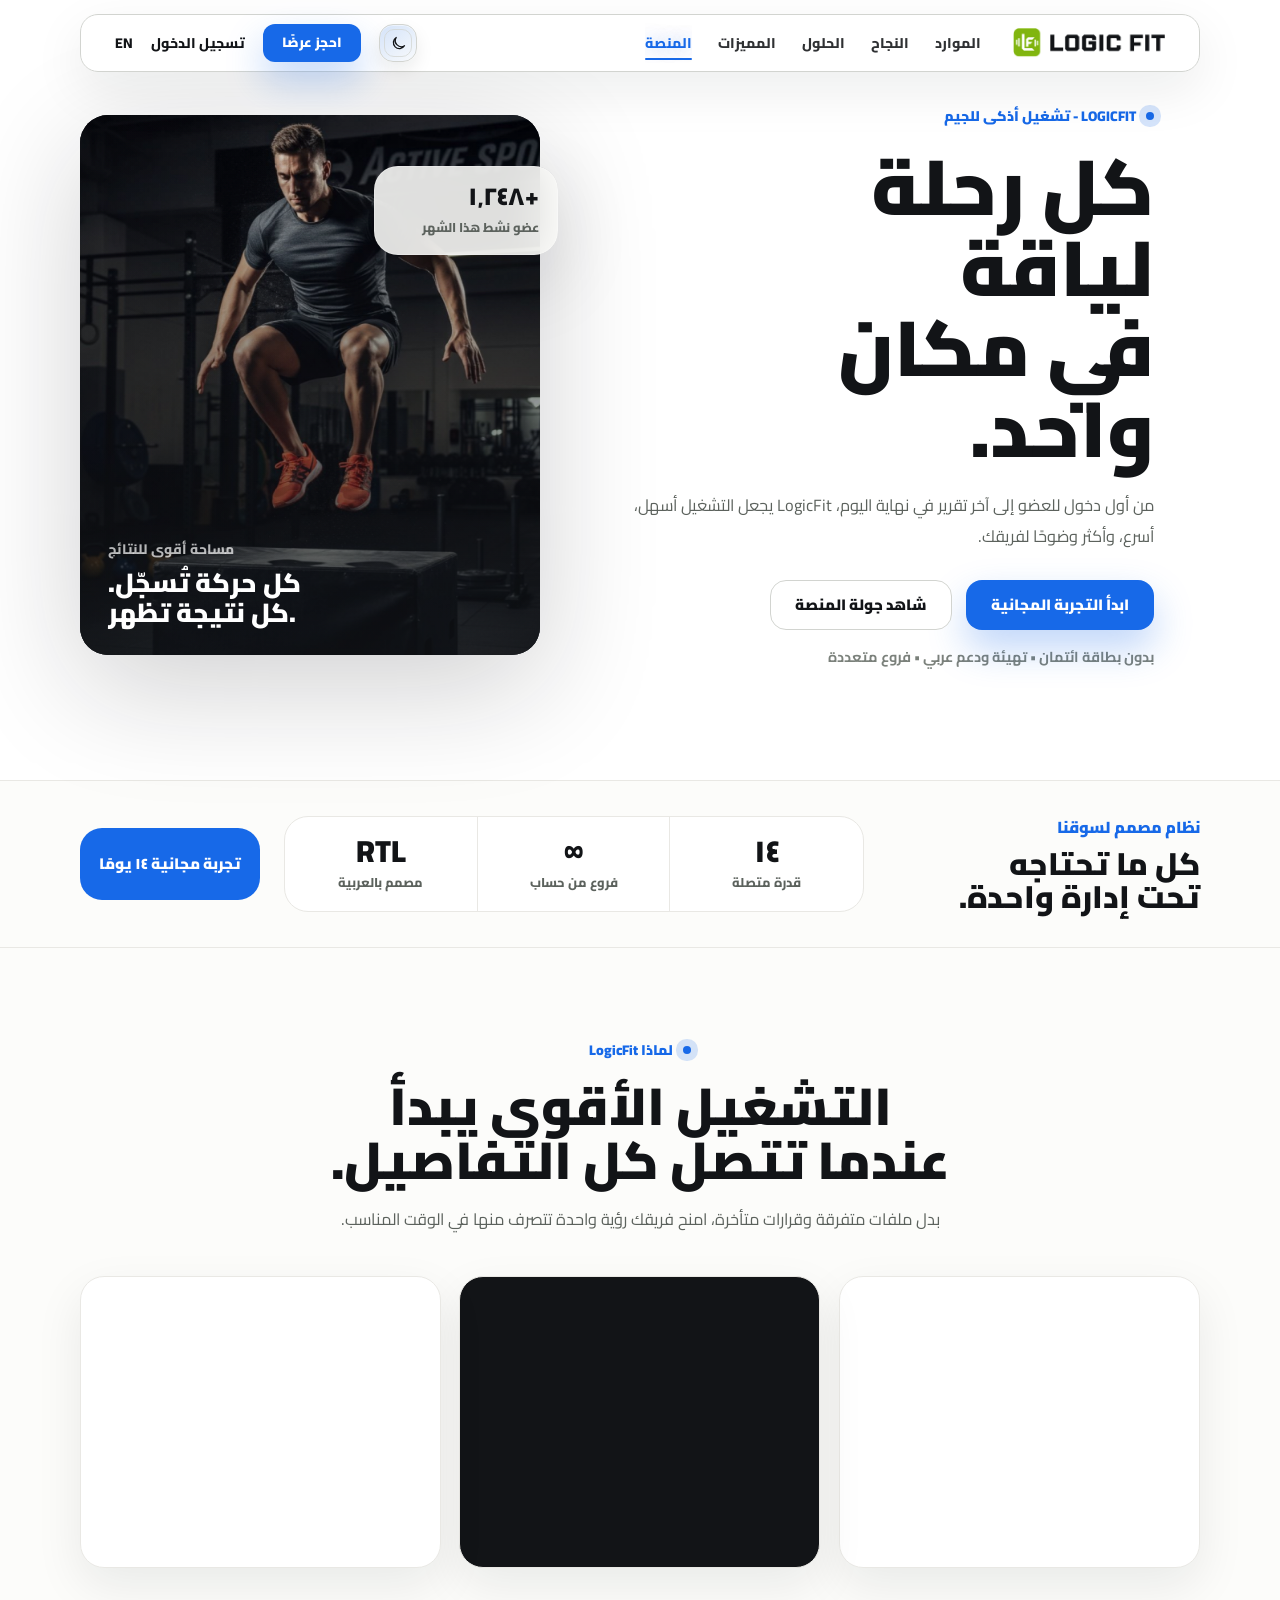
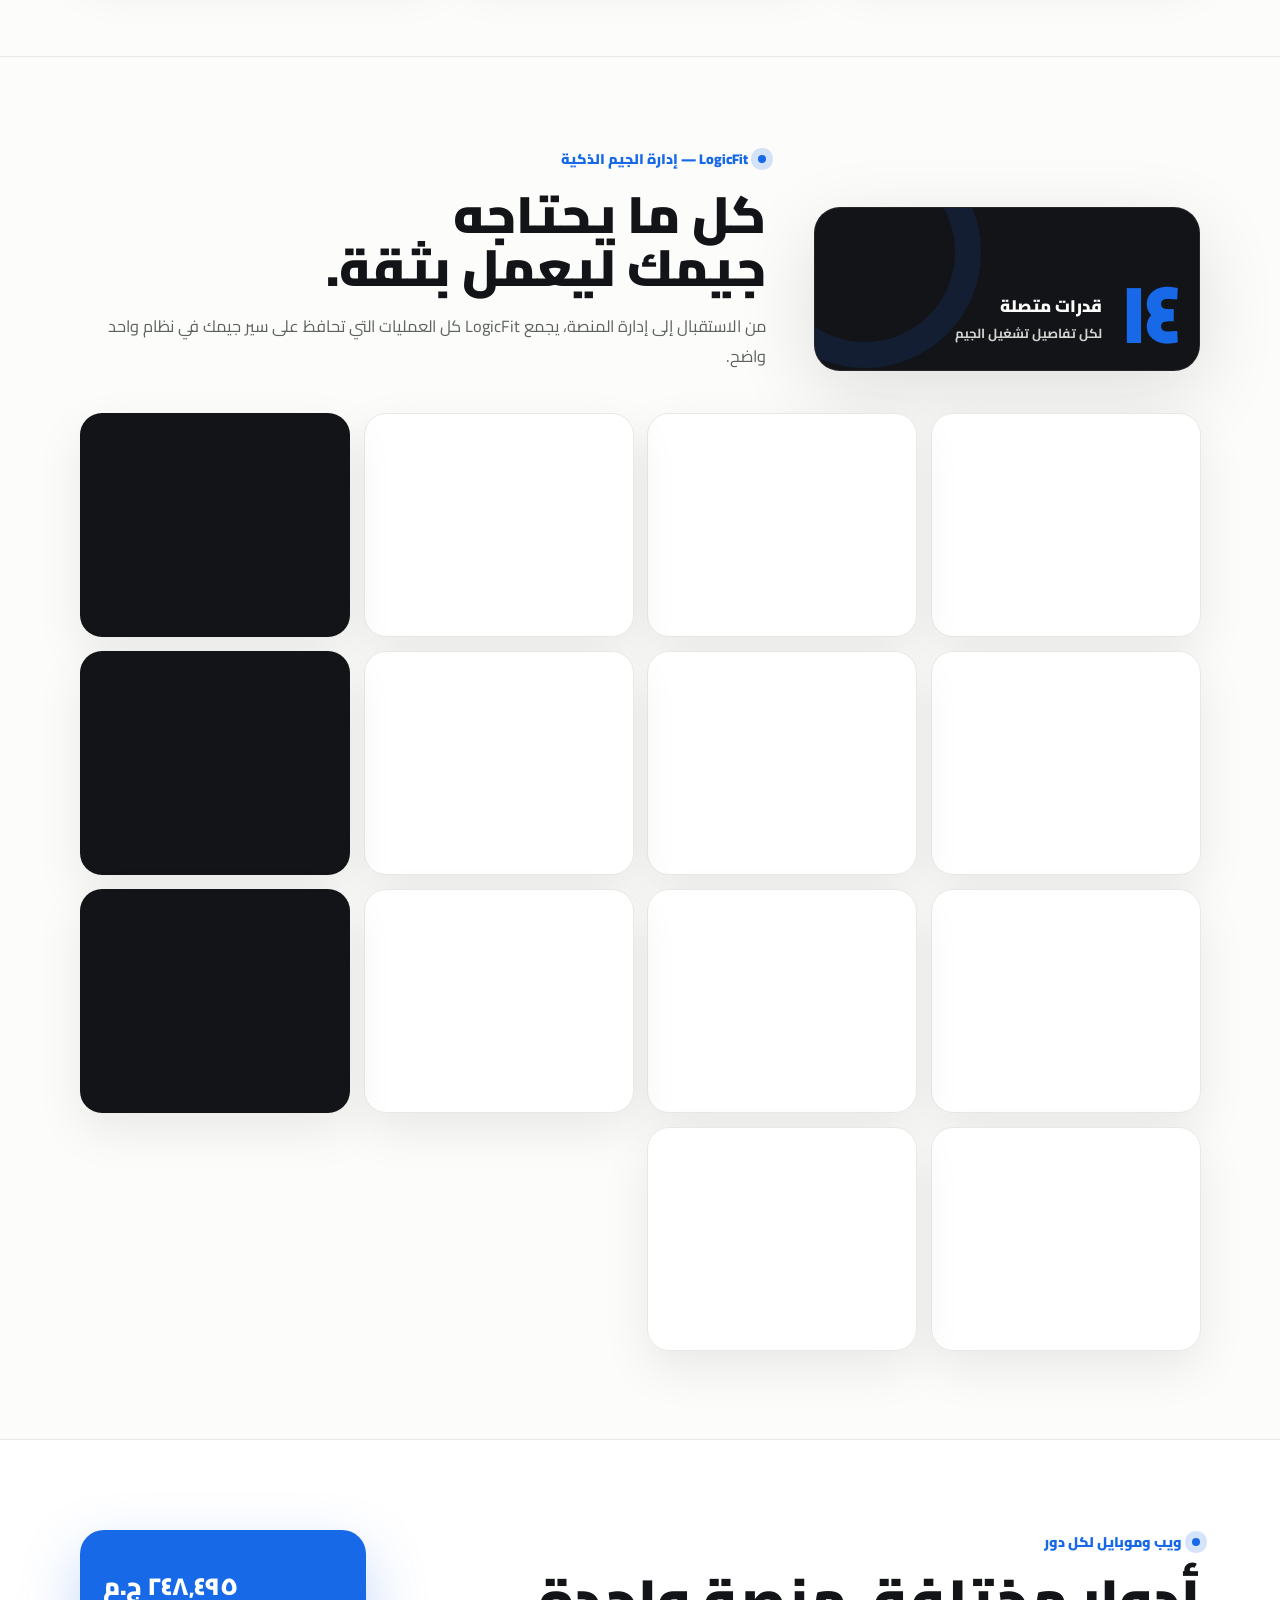
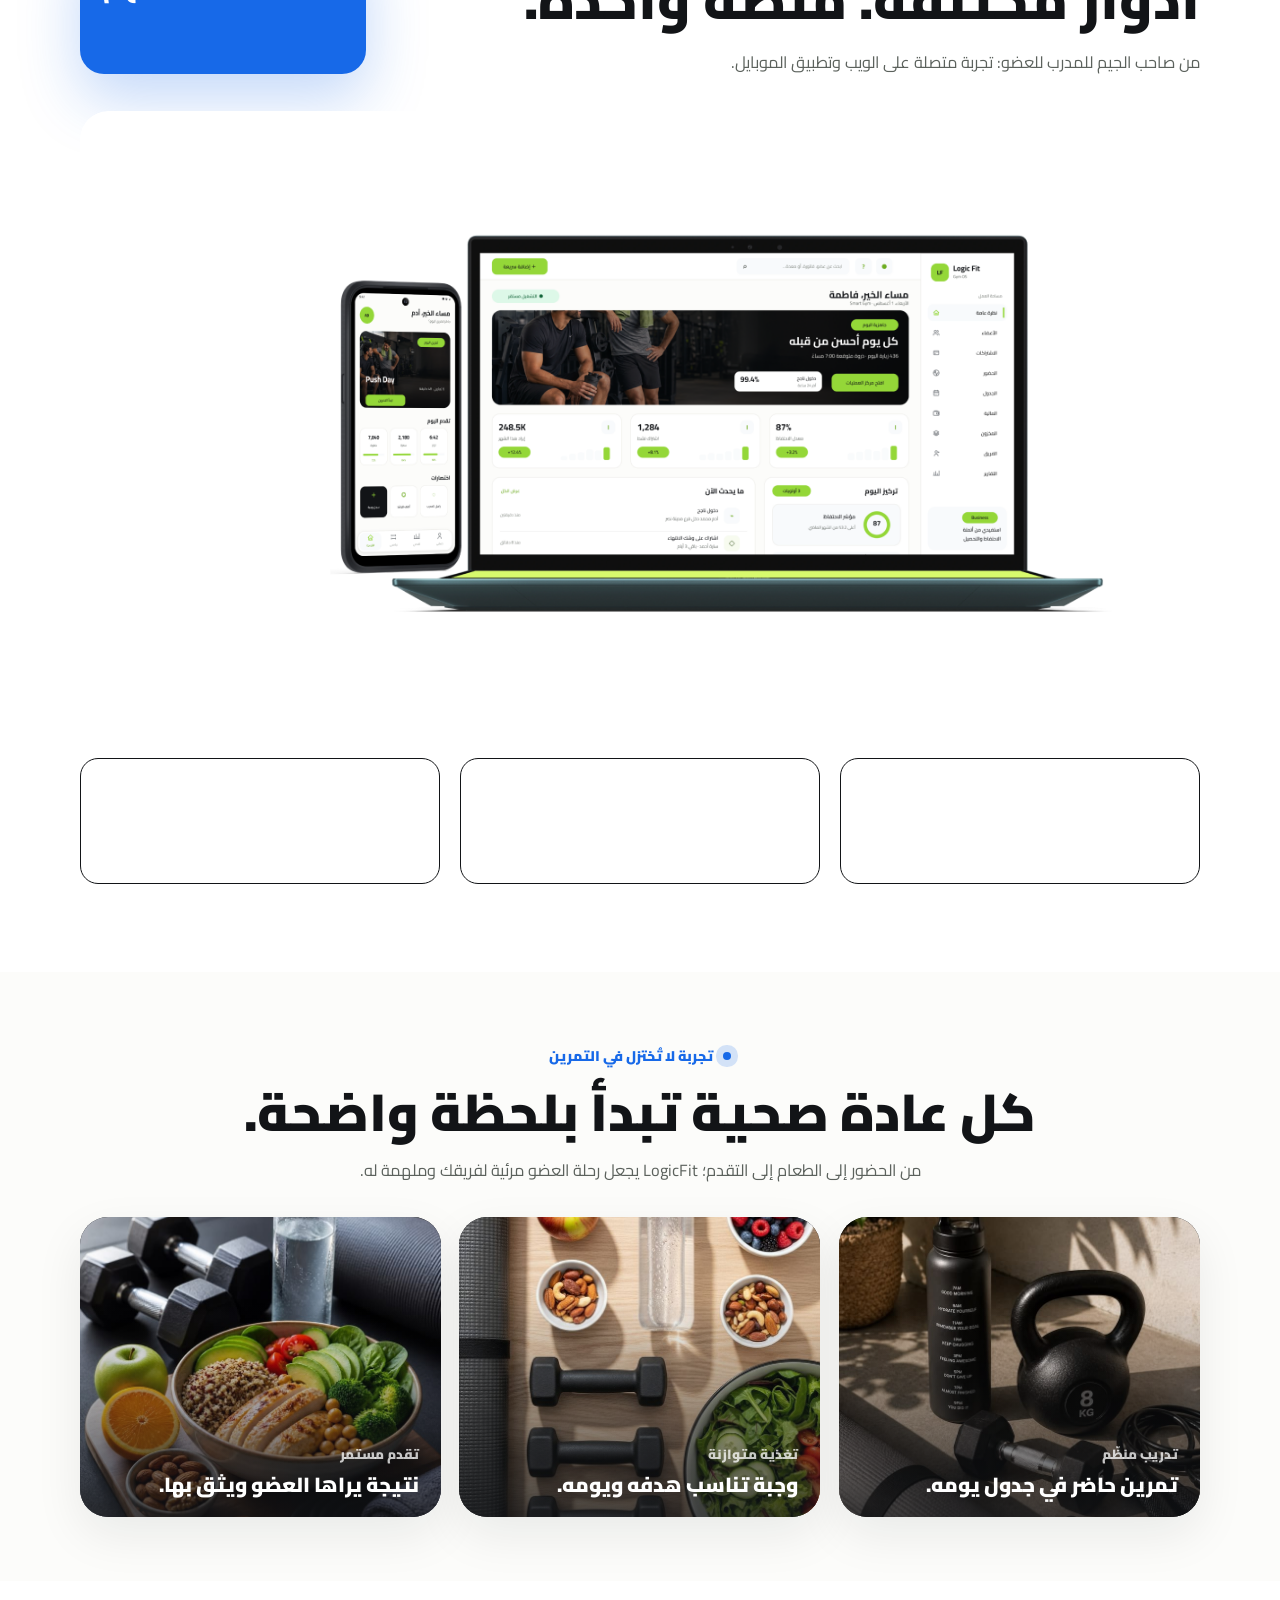
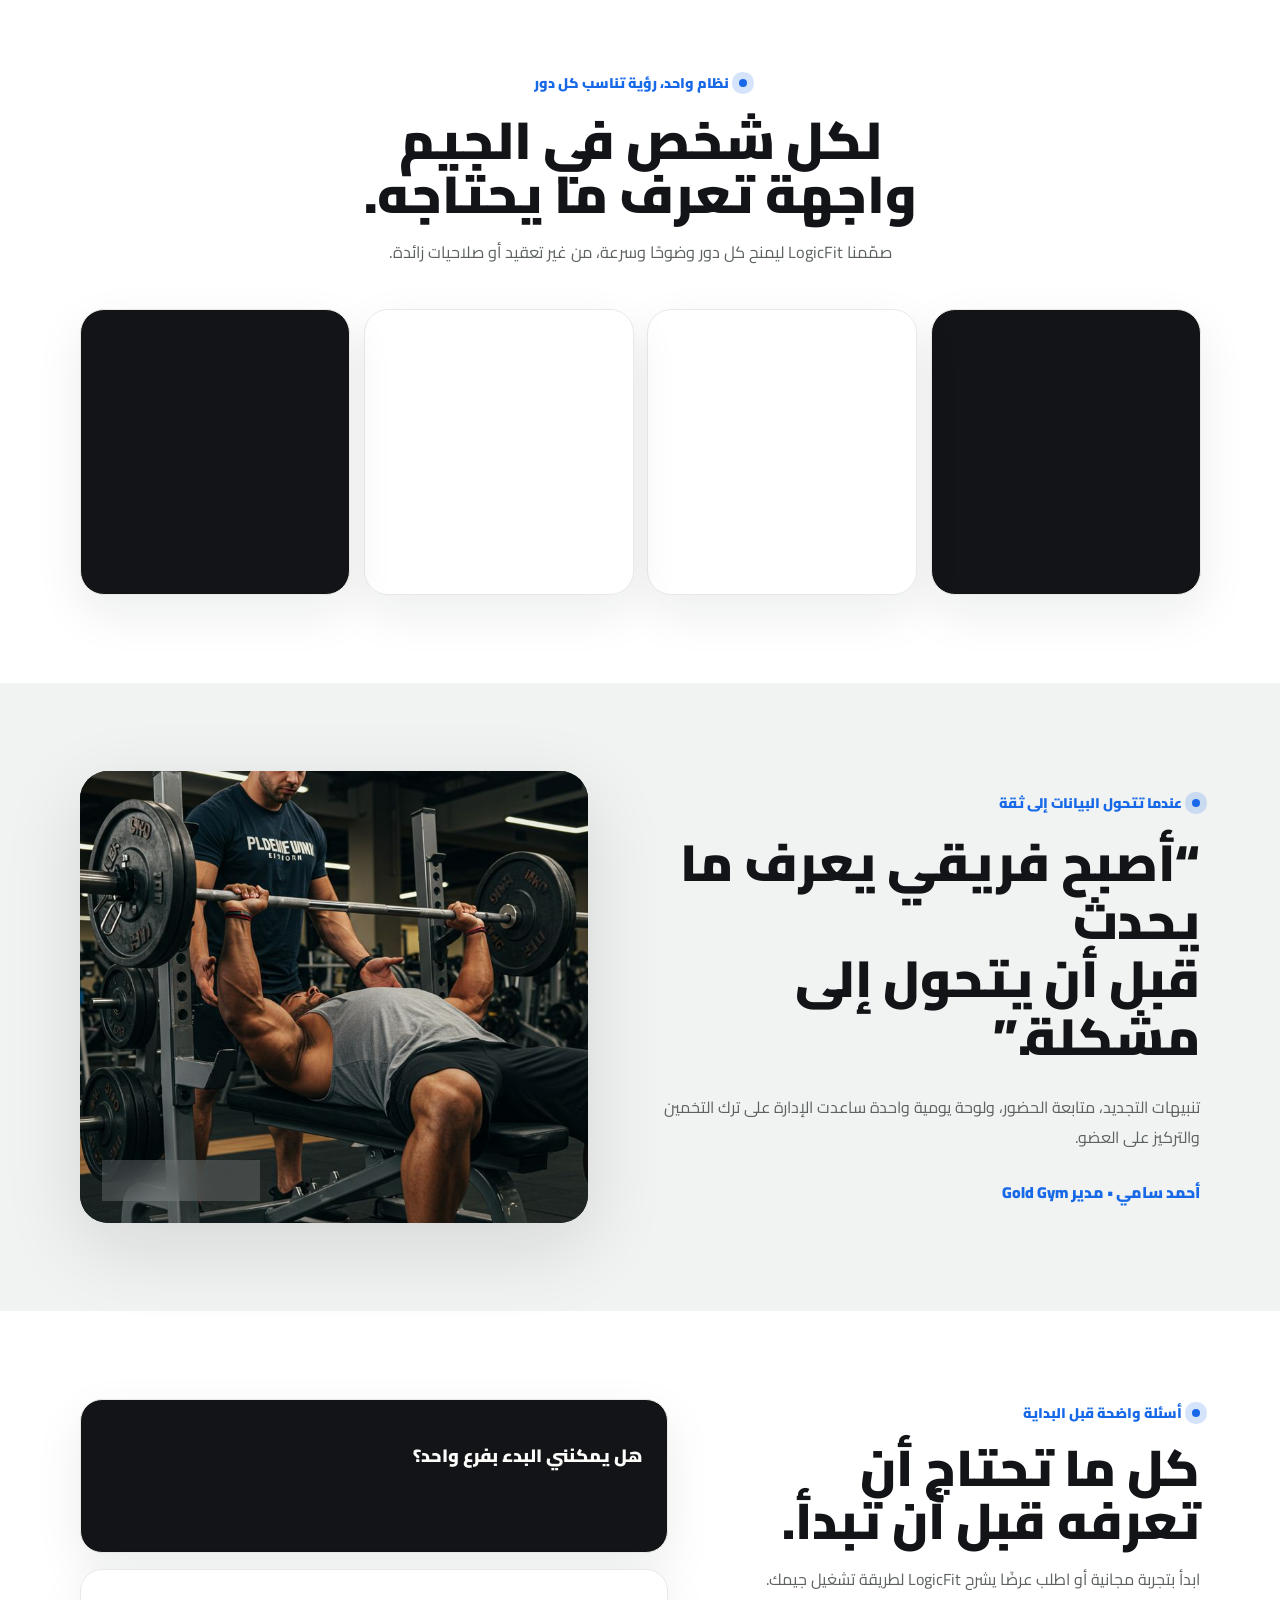
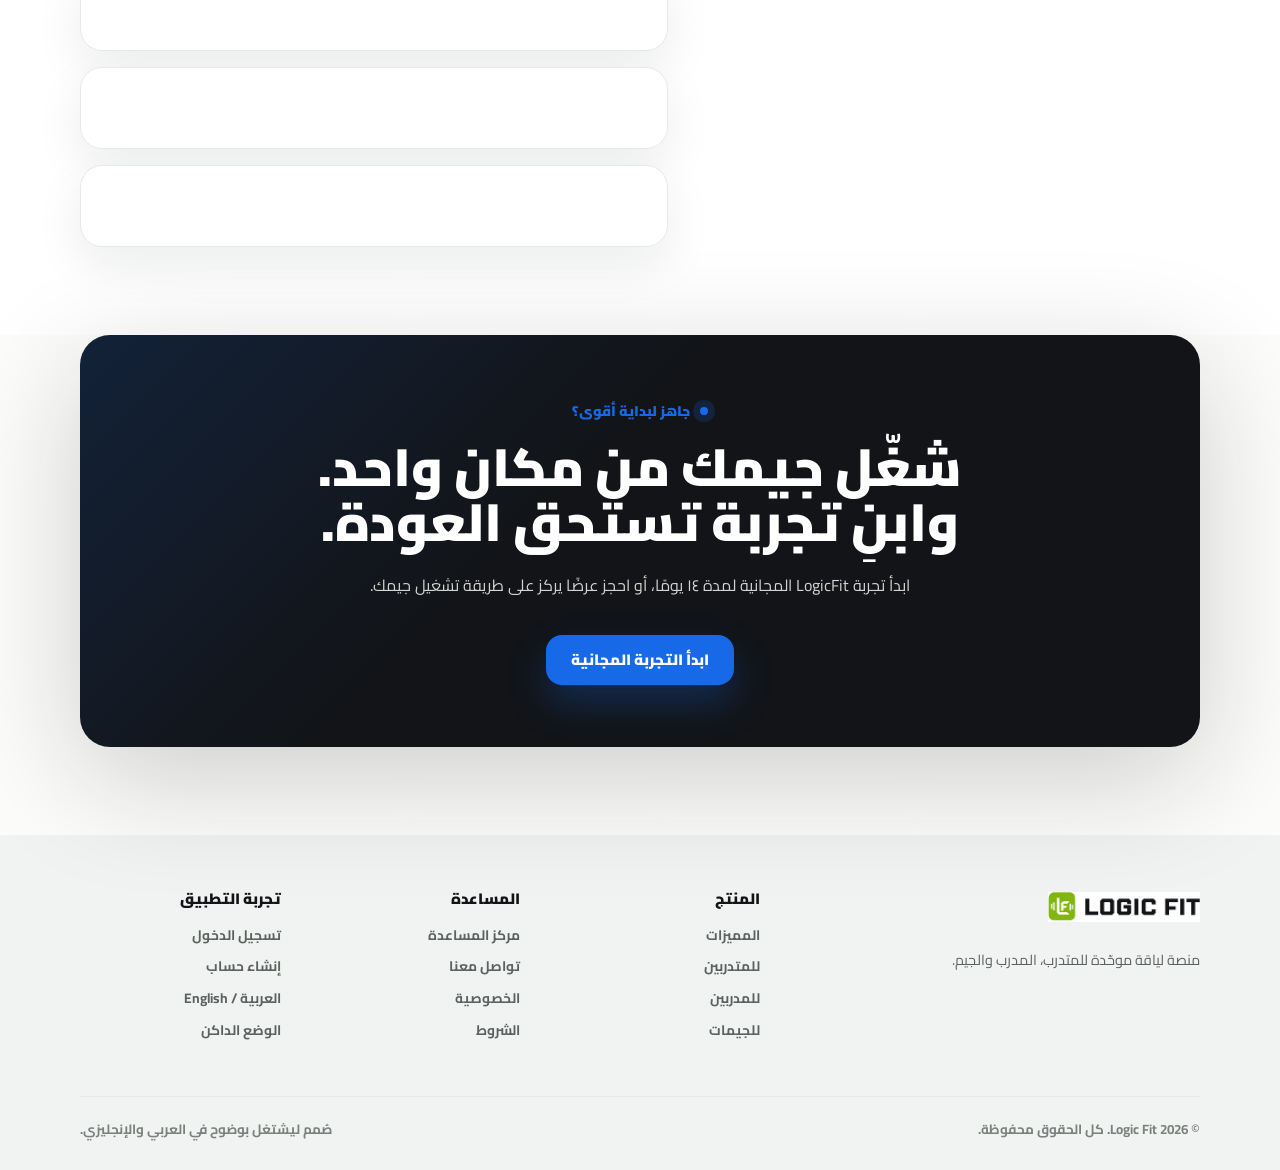
==== commit 38a94608: "feat: add gym management features and blue theme" ====
--- a/ar/index.html
+++ b/ar/index.html
@@ -28,7 +28,13 @@
         <a class="nav-login" href="#start">تسجيل الدخول</a>
         <a class="btn btn-primary btn-nav" href="#start">احجز عرضًا</a>
         <button class="theme-toggle" type="button" aria-label="تفعيل الوضع الداكن" data-theme-toggle data-label-dark="تفعيل الوضع الداكن" data-label-light="تفعيل الوضع الفاتح">
-          <span aria-hidden="true"></span>
+          <svg class="theme-icon theme-icon-moon" viewBox="0 0 24 24" aria-hidden="true">
+            <path d="M20.5 15.2A8.5 8.5 0 0 1 8.8 3.5 8.5 8.5 0 1 0 20.5 15.2Z"></path>
+          </svg>
+          <svg class="theme-icon theme-icon-sun" viewBox="0 0 24 24" aria-hidden="true">
+            <circle cx="12" cy="12" r="4"></circle>
+            <path d="M12 2.5v2M12 19.5v2M4.58 4.58 6 6M18 18l1.42 1.42M2.5 12h2M19.5 12h2M4.58 19.42 6 18M18 6l1.42-1.42"></path>
+          </svg>
         </button>
       </div>
 
@@ -39,6 +45,7 @@
         </a>
         <div class="nav-links" id="navLinks">
           <a href="#platform">المنصة</a>
+          <a href="#features">المميزات</a>
           <a href="#solutions">الحلول</a>
           <a href="#success">النجاح</a>
           <a href="#resources">الموارد</a>
@@ -83,7 +90,7 @@
       <div class="wrap proof-strip-grid">
         <div class="proof-badge">تجربة مجانية ١٤ يومًا</div>
         <div class="proof-metrics" aria-label="مؤشرات LogicFit">
-          <article><strong data-count="9">٩</strong><span>أنظمة في منصة</span></article>
+          <article><strong data-count="14">١٤</strong><span>قدرة متصلة</span></article>
           <article><strong>∞</strong><span>فروع من حساب</span></article>
           <article><strong>RTL</strong><span>مصمم بالعربية</span></article>
         </div>
@@ -119,6 +126,98 @@
       </div>
     </section>
 
+    <section class="section features-section" id="features">
+      <div class="wrap">
+        <div class="features-head">
+          <div class="features-summary rv" aria-label="١٤ قدرة متصلة">
+            <span class="features-count">١٤</span>
+            <div>
+              <strong>قدرات متصلة</strong>
+              <span>لكل تفاصيل تشغيل الجيم</span>
+            </div>
+          </div>
+          <div class="features-intro">
+            <p class="section-kicker">LogicFit — إدارة الجيم الذكية</p>
+            <h2>كل ما يحتاجه جيمك ليعمل بثقة.</h2>
+            <p class="section-lead">من الاستقبال إلى إدارة المنصة، يجمع LogicFit كل العمليات التي تحافظ على سير جيمك في نظام واحد واضح.</p>
+          </div>
+        </div>
+
+        <div class="features-grid">
+          <article class="feature-card rv">
+            <div class="feature-card-top"><span class="feature-index">٠١</span><span class="feature-label">إدارة الأعضاء</span></div>
+            <h3>إدارة الأعضاء والاشتراكات</h3>
+            <p>ملفات الأعضاء، التجديد، التجميد، الدفعات، الديون، والدخول عبر QR في مكان واحد.</p>
+          </article>
+          <article class="feature-card rv">
+            <div class="feature-card-top"><span class="feature-index">٠٢</span><span class="feature-label">الاستقبال</span></div>
+            <h3>الحضور والانصراف</h3>
+            <p>تسجيل عبر QR، متابعة الموجودين حاليًا، سجل الحضور، وKiosk Mode للاستقبال.</p>
+          </article>
+          <article class="feature-card rv">
+            <div class="feature-card-top"><span class="feature-index">٠٣</span><span class="feature-label">المالية</span></div>
+            <h3>المالية والمدفوعات</h3>
+            <p>تحصيل، مصروفات، ديون، إيصالات، Refunds وتقارير مالية واضحة في كل وقت.</p>
+          </article>
+          <article class="feature-card rv">
+            <div class="feature-card-top"><span class="feature-index">٠٤</span><span class="feature-label">التشغيل</span></div>
+            <h3>POS والمخزون</h3>
+            <p>منتجات، مبيعات، موردون، مشتريات، مخزون ومرتجعات بدون جداول متفرقة.</p>
+          </article>
+          <article class="feature-card rv">
+            <div class="feature-card-top"><span class="feature-index">٠٥</span><span class="feature-label">التدريب</span></div>
+            <h3>التدريب والتغذية</h3>
+            <p>برامج تدريب، جلسات، قياسات، خطط غذائية ومتابعة تقدم العميل بوضوح.</p>
+          </article>
+          <article class="feature-card rv">
+            <div class="feature-card-top"><span class="feature-index">٠٦</span><span class="feature-label">المكتبة</span></div>
+            <h3>مكتبة متكاملة</h3>
+            <p>تمارين، عضلات وأطعمة مع البحث والفلاتر والتخصيص لكل جيم.</p>
+          </article>
+          <article class="feature-card rv">
+            <div class="feature-card-top"><span class="feature-index">٠٧</span><span class="feature-label">تجربة العضو</span></div>
+            <h3>Member Portal</h3>
+            <p>يتابع العضو اشتراكه، حضوره، مدفوعاته، برامجه، إيصالاته وحالة ازدحام الجيم.</p>
+          </article>
+          <article class="feature-card rv">
+            <div class="feature-card-top"><span class="feature-index">٠٨</span><span class="feature-label">الرؤية والتحليلات</span></div>
+            <h3>Dashboard &amp; Analytics</h3>
+            <p>الإيرادات، الحضور، الاشتراكات، التنبيهات، أوقات الذروة ومؤشرات التشغيل في لوحة واحدة.</p>
+          </article>
+          <article class="feature-card rv">
+            <div class="feature-card-top"><span class="feature-index">٠٩</span><span class="feature-label">الهوية</span></div>
+            <h3>هوية مستقلة لكل Gym</h3>
+            <p>Logo، ألوان، بيانات التواصل، Social Accounts ووسائل الدفع لتجربة تحمل هوية جيمك.</p>
+          </article>
+          <article class="feature-card rv">
+            <div class="feature-card-top"><span class="feature-index">١٠</span><span class="feature-label">الفريق</span></div>
+            <h3>المستخدمون والصلاحيات</h3>
+            <p>Owner وAssistant مع صلاحيات تفصيلية تمنح كل شخص الوصول الذي يحتاجه فقط.</p>
+          </article>
+          <article class="feature-card rv">
+            <div class="feature-card-top"><span class="feature-index">١١</span><span class="feature-label">الأمان</span></div>
+            <h3>Multi-Tenant Security</h3>
+            <p>عزل بيانات كل جيم، Server-Side Permissions وRLS لحماية موثوقة على مستوى المنصة.</p>
+          </article>
+          <article class="feature-card rv">
+            <div class="feature-card-top"><span class="feature-index">١٢</span><span class="feature-label">الاستمرارية</span></div>
+            <h3>Backup &amp; Recovery</h3>
+            <p>نسخ احتياطية مستقلة، استرجاع آمن وAudit Logs لثقة أكبر في التشغيل.</p>
+          </article>
+          <article class="feature-card rv">
+            <div class="feature-card-top"><span class="feature-index">١٣</span><span class="feature-label">المنصة</span></div>
+            <h3>SaaS Platform</h3>
+            <p>إدارة الجيمات، الباقات، الـTrials، الاشتراكات والاستخدام من Platform Admin.</p>
+          </article>
+          <article class="feature-card rv">
+            <div class="feature-card-top"><span class="feature-index">١٤</span><span class="feature-label">التقارير</span></div>
+            <h3>Reports &amp; Export</h3>
+            <p>تقارير تشغيلية ومالية مع الطباعة والتصدير إلى ملفات PDF جاهزة للمشاركة.</p>
+          </article>
+        </div>
+      </div>
+    </section>
+
     <section class="section showcase-section">
       <div class="wrap showcase-head">
         <div class="live-insight rv">
@@ -233,7 +332,7 @@
       </div>
       <div>
         <h2>المنتج</h2>
-        <a href="#solutions">المميزات</a>
+        <a href="#features">المميزات</a>
         <a href="#platform">للمتدربين</a>
         <a href="#solutions">للمدربين</a>
         <a href="#solutions">للجيمات</a>
--- a/assets/css/style.css
+++ b/assets/css/style.css
@@ -12,9 +12,9 @@
   --lf-text-primary: #121417;
   --lf-text-secondary: #5c625d;
   --lf-text-muted: #7b817b;
-  --lf-action-primary-background: #94d738;
-  --lf-text-brand: #6ead22;
-  --lf-action-primary-text: #121417;
+  --lf-action-primary-background: #1769E8;
+  --lf-text-brand: #1769E8;
+  --lf-action-primary-text: #ffffff;
   --lf-dark-panel: #121417;
   --lf-dark-panel-soft: #1a1d24;
   --lf-dark-text: #fcfcfa;
@@ -106,7 +106,7 @@
 }
 
 ::selection {
-  background: rgba(148, 215, 56, 0.32);
+  background: rgba(23, 105, 232, 0.32);
   color: var(--lf-text-primary);
 }
 
@@ -136,7 +136,7 @@
   height: 8px;
   border-radius: 50%;
   background: var(--lf-action-primary-background);
-  box-shadow: 0 0 0 7px rgba(148, 215, 56, 0.18);
+  box-shadow: 0 0 0 7px rgba(23, 105, 232, 0.18);
 }
 
 .section-lead {
@@ -173,11 +173,11 @@
 .btn-primary {
   background: var(--lf-action-primary-background);
   color: var(--lf-action-primary-text);
-  box-shadow: 0 18px 38px rgba(148, 215, 56, 0.28);
+  box-shadow: 0 18px 38px rgba(23, 105, 232, 0.28);
 }
 
 .btn-primary:hover {
-  box-shadow: 0 22px 48px rgba(148, 215, 56, 0.34);
+  box-shadow: 0 22px 48px rgba(23, 105, 232, 0.34);
 }
 
 .btn-secondary {
@@ -356,6 +356,7 @@
 
 .theme-toggle {
   position: relative;
+  overflow: hidden;
   width: 38px;
   height: 38px;
   flex: 0 0 38px;
@@ -363,34 +364,57 @@
   place-items: center;
   border: 1px solid var(--lf-border-default);
   border-radius: 14px;
-  background: var(--lf-background-subtle);
+  background: linear-gradient(145deg, color-mix(in srgb, var(--lf-background-subtle) 84%, var(--lf-action-primary-background)), var(--lf-background-subtle));
   color: var(--lf-text-primary);
   cursor: pointer;
-  transition: border-color 0.16s ease, background 0.16s ease, transform 0.16s ease;
+  box-shadow: inset 0 1px 0 rgba(255, 255, 255, 0.48), 0 8px 18px rgba(18, 20, 23, 0.08);
+  transition: border-color 0.16s ease, background 0.16s ease, box-shadow 0.16s ease, transform 0.16s ease;
 }
 
 .theme-toggle:hover {
   border-color: var(--lf-action-primary-background);
+  box-shadow: inset 0 1px 0 rgba(255, 255, 255, 0.48), 0 11px 24px rgba(18, 20, 23, 0.14);
   transform: translateY(-1px);
 }
 
-.theme-toggle span {
-  width: 16px;
-  height: 16px;
-  border-radius: 50%;
-  background: currentColor;
-  box-shadow: 7px -5px 0 0 var(--lf-background-subtle);
-  transform: translateX(-2px);
-}
-
-html[data-theme="dark"] .theme-toggle span {
-  background: var(--lf-action-primary-background);
-  box-shadow:
-    0 -10px 0 -7px var(--lf-action-primary-background),
-    0 10px 0 -7px var(--lf-action-primary-background),
-    10px 0 0 -7px var(--lf-action-primary-background),
-    -10px 0 0 -7px var(--lf-action-primary-background);
-  transform: none;
+.theme-toggle::before {
+  content: "";
+  position: absolute;
+  inset: 4px;
+  border: 1px solid color-mix(in srgb, var(--lf-border-default) 72%, transparent);
+  border-radius: 10px;
+  pointer-events: none;
+}
+
+.theme-icon {
+  position: relative;
+  z-index: 1;
+  width: 17px;
+  height: 17px;
+  display: block;
+  fill: none;
+  stroke: currentColor;
+  stroke-linecap: round;
+  stroke-linejoin: round;
+  stroke-width: 1.8;
+  transition: color 0.16s ease, transform 0.2s ease;
+}
+
+.theme-icon-moon {
+  color: var(--lf-text-primary);
+}
+
+.theme-icon-sun {
+  display: none;
+}
+
+html[data-theme="dark"] .theme-icon-moon {
+  display: none;
+}
+
+html[data-theme="dark"] .theme-icon-sun {
+  display: block;
+  color: var(--lf-action-primary-background);
 }
 
 .menu-button {
@@ -573,7 +597,8 @@
   position: absolute;
   z-index: 4;
   right: 294px;
-  bottom: 72px;
+  top: 86px;
+  bottom: auto;
   width: 184px;
   padding: 17px 18px;
   border: 1px solid rgba(255, 255, 255, 0.24);
@@ -768,6 +793,181 @@
   line-height: 1.8;
 }
 
+.features-section {
+  background: var(--lf-background-canvas);
+  border-block: 1px solid var(--lf-border-subtle);
+}
+
+.features-head {
+  display: grid;
+  grid-template-columns: minmax(250px, 0.72fr) minmax(0, 1.28fr);
+  gap: 48px;
+  align-items: end;
+  margin-bottom: 42px;
+}
+
+html[dir="rtl"] .features-head {
+  direction: rtl;
+}
+
+.features-intro {
+  max-width: 760px;
+}
+
+.features-intro h2 {
+  max-width: 760px;
+  margin-top: 18px;
+  color: var(--lf-text-primary);
+  font-size: 3.2rem;
+  font-weight: 900;
+}
+
+.features-intro .section-lead {
+  max-width: 720px;
+  margin-top: 16px;
+}
+
+.features-summary {
+  position: relative;
+  isolation: isolate;
+  min-height: 164px;
+  display: flex;
+  align-items: flex-end;
+  gap: 16px;
+  overflow: hidden;
+  padding: 24px;
+  border: 1px solid rgba(255, 255, 255, 0.08);
+  border-radius: 26px;
+  background: var(--lf-dark-panel);
+  color: var(--lf-dark-text);
+  box-shadow: var(--lf-shadow-card);
+}
+
+.features-summary::before {
+  content: "";
+  position: absolute;
+  z-index: 0;
+  top: -72px;
+  right: -66px;
+  width: 180px;
+  height: 180px;
+  border: 26px solid rgba(23, 105, 232, 0.13);
+  border-radius: 50%;
+}
+
+html[dir="rtl"] .features-summary::before {
+  right: auto;
+  left: -66px;
+}
+
+.features-summary > * {
+  position: relative;
+  z-index: 1;
+}
+
+.features-count {
+  color: var(--lf-action-primary-background);
+  font-size: 5.2rem;
+  font-weight: 900;
+  letter-spacing: -0.08em;
+  line-height: 0.78;
+}
+
+.features-summary > div {
+  display: grid;
+  gap: 5px;
+  padding-bottom: 2px;
+}
+
+.features-summary strong {
+  font-size: 1.05rem;
+  font-weight: 900;
+}
+
+.features-summary > div span {
+  color: var(--lf-dark-muted);
+  font-size: 0.82rem;
+  font-weight: 700;
+  line-height: 1.5;
+}
+
+.features-grid {
+  display: grid;
+  grid-template-columns: repeat(4, minmax(0, 1fr));
+  gap: 14px;
+}
+
+.feature-card {
+  min-height: 224px;
+  display: flex;
+  flex-direction: column;
+  gap: 17px;
+  padding: 20px;
+  border: 1px solid var(--lf-border-subtle);
+  border-radius: 22px;
+  background: var(--lf-background-raised);
+  box-shadow: var(--lf-shadow-soft);
+}
+
+.feature-card-top {
+  display: flex;
+  align-items: center;
+  justify-content: space-between;
+  gap: 10px;
+}
+
+.feature-index {
+  width: 34px;
+  height: 34px;
+  flex: 0 0 34px;
+  display: grid;
+  place-items: center;
+  border-radius: 11px;
+  background: rgba(23, 105, 232, 0.18);
+  color: var(--lf-text-brand);
+  font-size: 0.76rem;
+  font-weight: 900;
+}
+
+.feature-label {
+  margin-inline-start: auto;
+  color: var(--lf-text-brand);
+  font-size: 0.72rem;
+  font-weight: 900;
+  letter-spacing: 0.04em;
+  line-height: 1.25;
+  text-align: end;
+  text-transform: uppercase;
+}
+
+.feature-card h3 {
+  color: var(--lf-text-primary);
+  font-size: 1.16rem;
+  font-weight: 900;
+  line-height: 1.2;
+}
+
+.feature-card p {
+  margin-top: auto;
+  color: var(--lf-text-secondary);
+  font-size: 0.84rem;
+  line-height: 1.8;
+}
+
+.feature-card:nth-child(4n) {
+  border-color: transparent;
+  background: var(--lf-dark-panel);
+  color: var(--lf-dark-text);
+}
+
+.feature-card:nth-child(4n) h3 {
+  color: var(--lf-dark-text);
+}
+
+.feature-card:nth-child(4n) p {
+  color: var(--lf-dark-muted);
+}
+
 .operations-section,
 .showcase-section {
   overflow: hidden;
@@ -818,7 +1018,7 @@
   border-radius: 24px;
   background: var(--lf-action-primary-background);
   color: var(--lf-action-primary-text);
-  box-shadow: 0 24px 60px rgba(148, 215, 56, 0.26);
+  box-shadow: 0 24px 60px rgba(23, 105, 232, 0.26);
 }
 
 .live-insight strong {
@@ -949,14 +1149,14 @@
   margin-top: 18px;
 }
 
-.green-badge {
+.brand-badge {
   width: max-content;
   max-width: 100%;
   display: inline-flex;
   margin-top: 24px;
   padding: 11px 16px;
   border-radius: 16px;
-  background: rgba(148, 215, 56, 0.2);
+  background: rgba(23, 105, 232, 0.2);
   color: var(--lf-text-brand);
   font-size: 0.88rem;
   font-weight: 900;
@@ -1019,7 +1219,8 @@
 
 .visual-card {
   position: relative;
-  min-height: 335px;
+  height: 300px;
+  min-height: 0;
   overflow: hidden;
   border-radius: 28px;
   background: var(--lf-dark-panel);
@@ -1029,7 +1230,7 @@
 .visual-card img {
   width: 100%;
   height: 100%;
-  min-height: 335px;
+  min-height: 0;
   object-fit: cover;
   object-position: center;
 }
@@ -1291,7 +1492,7 @@
   padding: 62px 48px;
   border-radius: 30px;
   background:
-    linear-gradient(135deg, rgba(148, 215, 56, 0.16), transparent 42%),
+    linear-gradient(135deg, rgba(23, 105, 232, 0.16), transparent 42%),
     var(--lf-dark-panel);
   color: #ffffff;
   text-align: center;
@@ -1394,7 +1595,7 @@
   width: 100%;
   height: 3px;
   background: var(--lf-action-primary-background);
-  box-shadow: 0 0 18px rgba(148, 215, 56, 0.54);
+  box-shadow: 0 0 18px rgba(23, 105, 232, 0.54);
   transform: scaleX(0);
   transform-origin: left center;
   pointer-events: none;
@@ -1406,7 +1607,7 @@
   width: 14px;
   height: 14px;
   border-radius: 50%;
-  background: rgba(148, 215, 56, 0.35);
+  background: rgba(23, 105, 232, 0.35);
   pointer-events: none;
   transform: translate(-50%, -50%) scale(0);
   animation: tapRipple 0.62s ease-out forwards;
@@ -1505,7 +1706,7 @@
 }
 
 .nav-links a.is-active {
-  text-shadow: 0 0 18px rgba(148, 215, 56, 0.34);
+  text-shadow: 0 0 18px rgba(23, 105, 232, 0.34);
 }
 
 .count-pop {
@@ -1557,11 +1758,11 @@
 @keyframes softPulse {
   0%,
   100% {
-    box-shadow: 0 0 0 rgba(148, 215, 56, 0);
+    box-shadow: 0 0 0 rgba(23, 105, 232, 0);
   }
 
   50% {
-    box-shadow: 0 0 0 10px rgba(148, 215, 56, 0.12);
+    box-shadow: 0 0 0 10px rgba(23, 105, 232, 0.12);
   }
 }
 
@@ -1621,6 +1822,7 @@
 
   .floating-metric,
   html[dir="rtl"] .floating-metric {
+    top: auto;
     right: 42px;
     left: auto;
     bottom: 42px;
@@ -1633,6 +1835,8 @@
 
   .proof-strip-grid,
   html[dir="rtl"] .proof-strip-grid,
+  .features-head,
+  html[dir="rtl"] .features-head,
   .operations-head,
   html[dir="rtl"] .operations-head,
   .showcase-head,
@@ -1666,6 +1870,7 @@
   .app-copy h2,
   .story-copy blockquote,
   .faq-copy h2,
+  .features-intro h2,
   .centered-section h2,
   .cta-card h2 {
     font-size: 2.85rem;
@@ -1680,6 +1885,7 @@
   }
 
   .outcome-grid,
+  .features-grid,
   .benefit-grid,
   .journey-grid,
   .role-rail {
@@ -1838,6 +2044,7 @@
   }
 
   .outcome-grid,
+  .features-grid,
   .benefit-grid,
   .journey-grid,
   .role-rail,
@@ -1856,7 +2063,8 @@
 
   .visual-card,
   .visual-card img {
-    min-height: 300px;
+    height: 280px;
+    min-height: 0;
   }
 
   .story-photo,
@@ -1980,6 +2188,7 @@
 
   .floating-metric,
   html[dir="rtl"] .floating-metric {
+    top: auto;
     right: 18px;
     left: auto;
     bottom: 18px;
@@ -2011,6 +2220,7 @@
 
   .centered-section h2,
   .operations-head h2,
+  .features-intro h2,
   .app-copy h2,
   .story-copy blockquote,
   .faq-copy h2,
@@ -2047,7 +2257,8 @@
 
   .visual-card,
   .visual-card img {
-    min-height: 260px;
+    height: 235px;
+    min-height: 0;
   }
 
   .visual-card h3 {
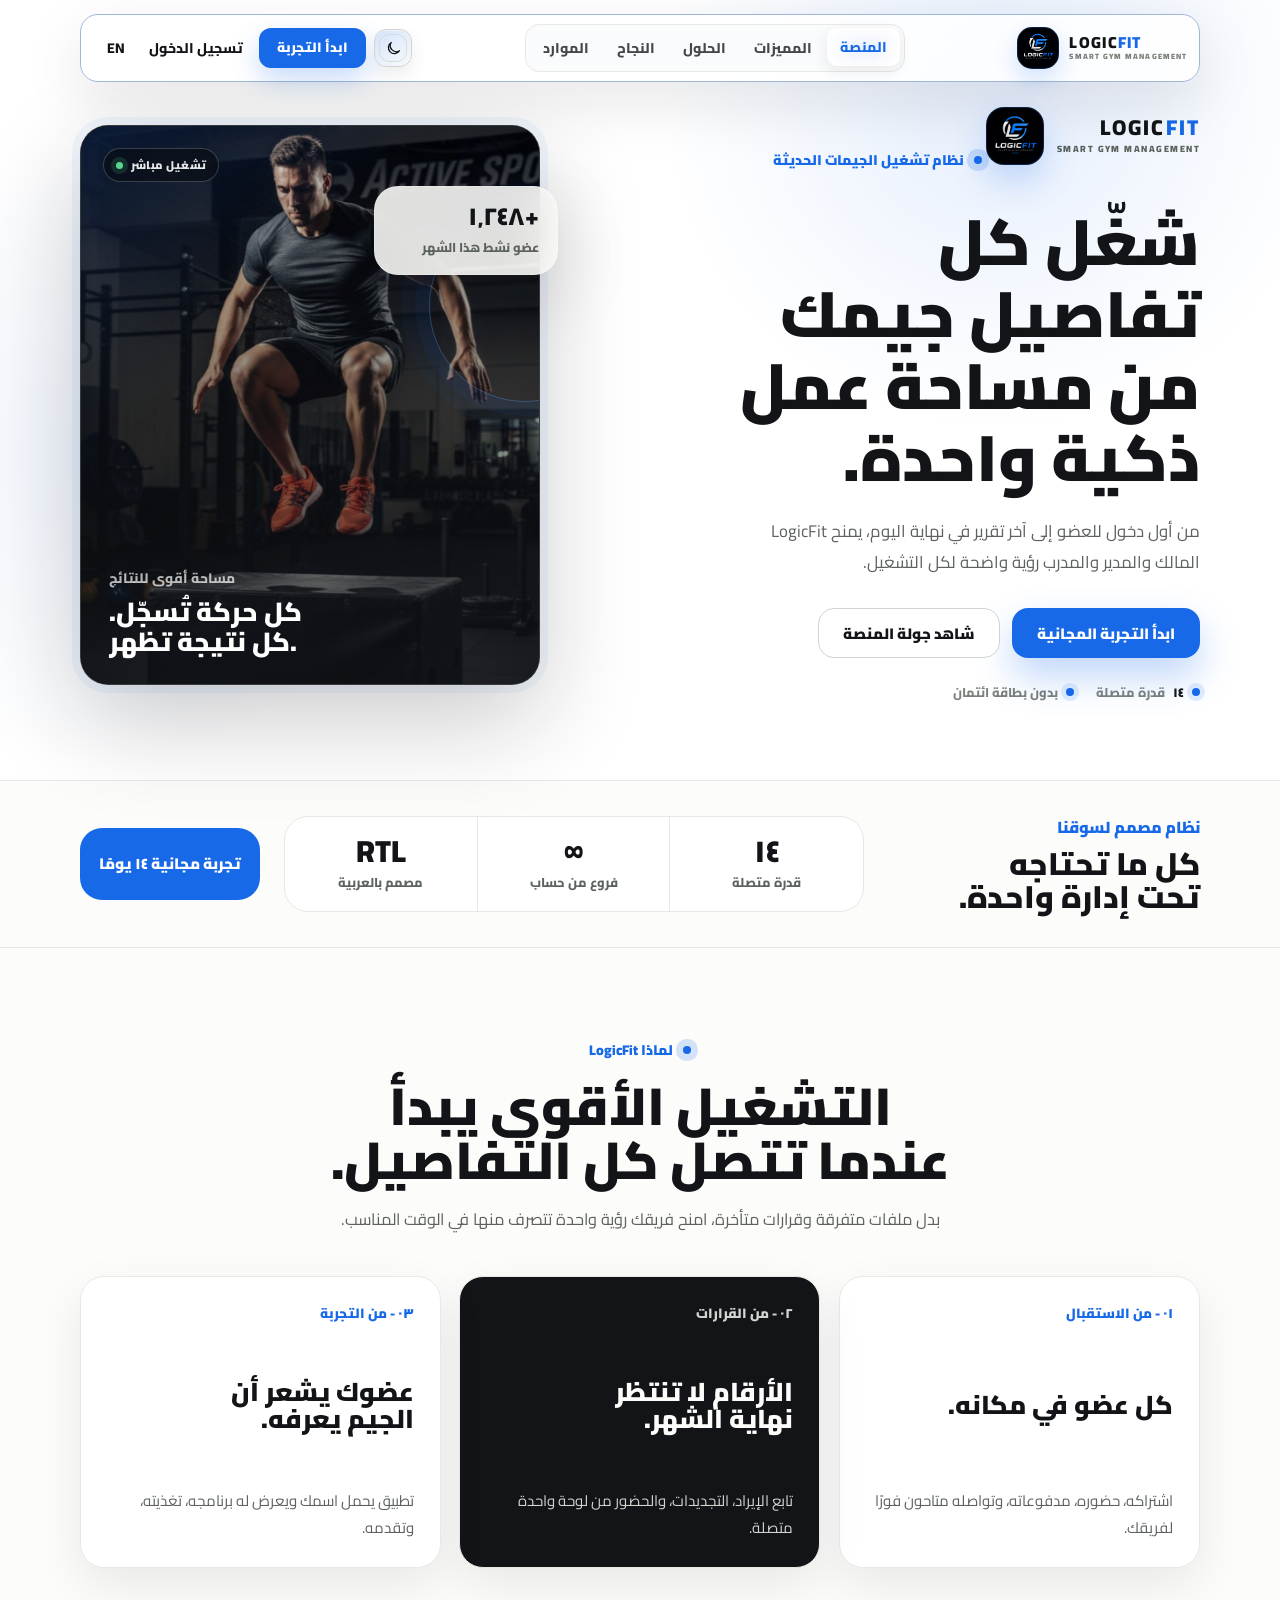
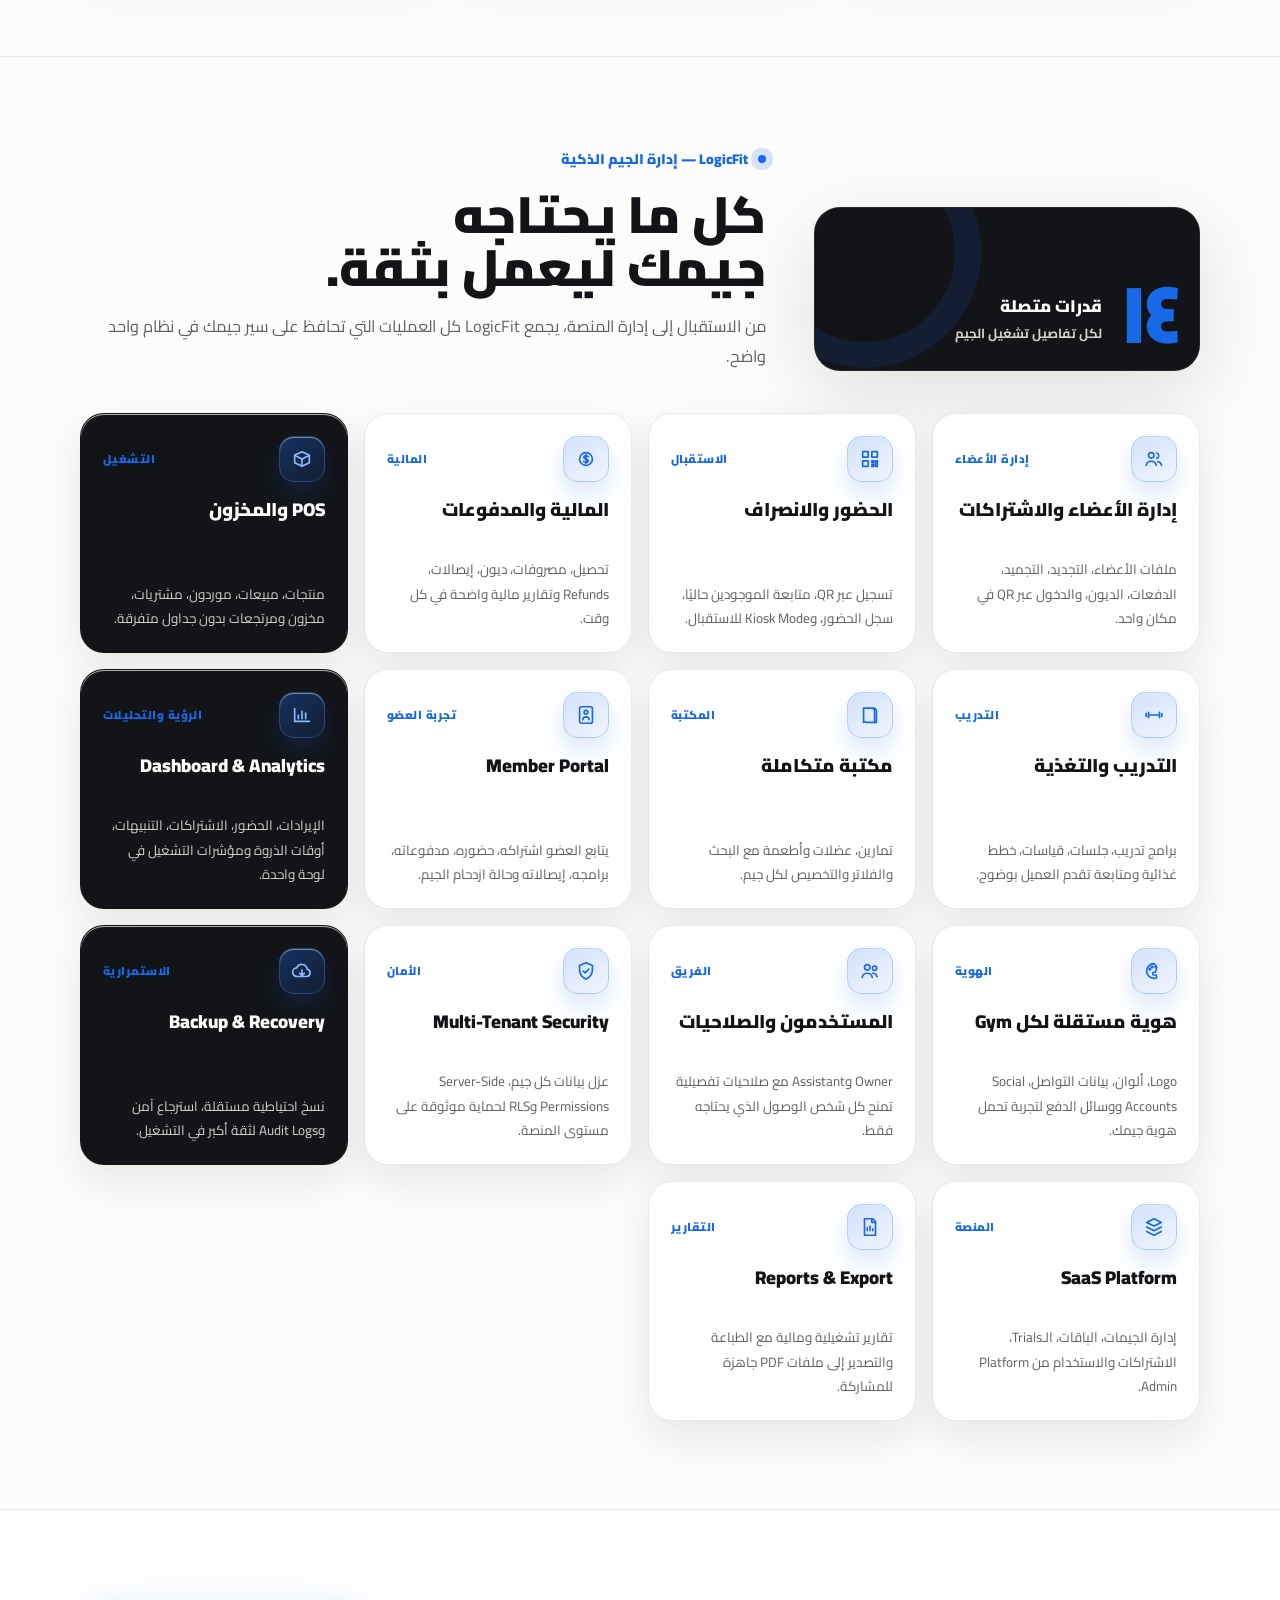
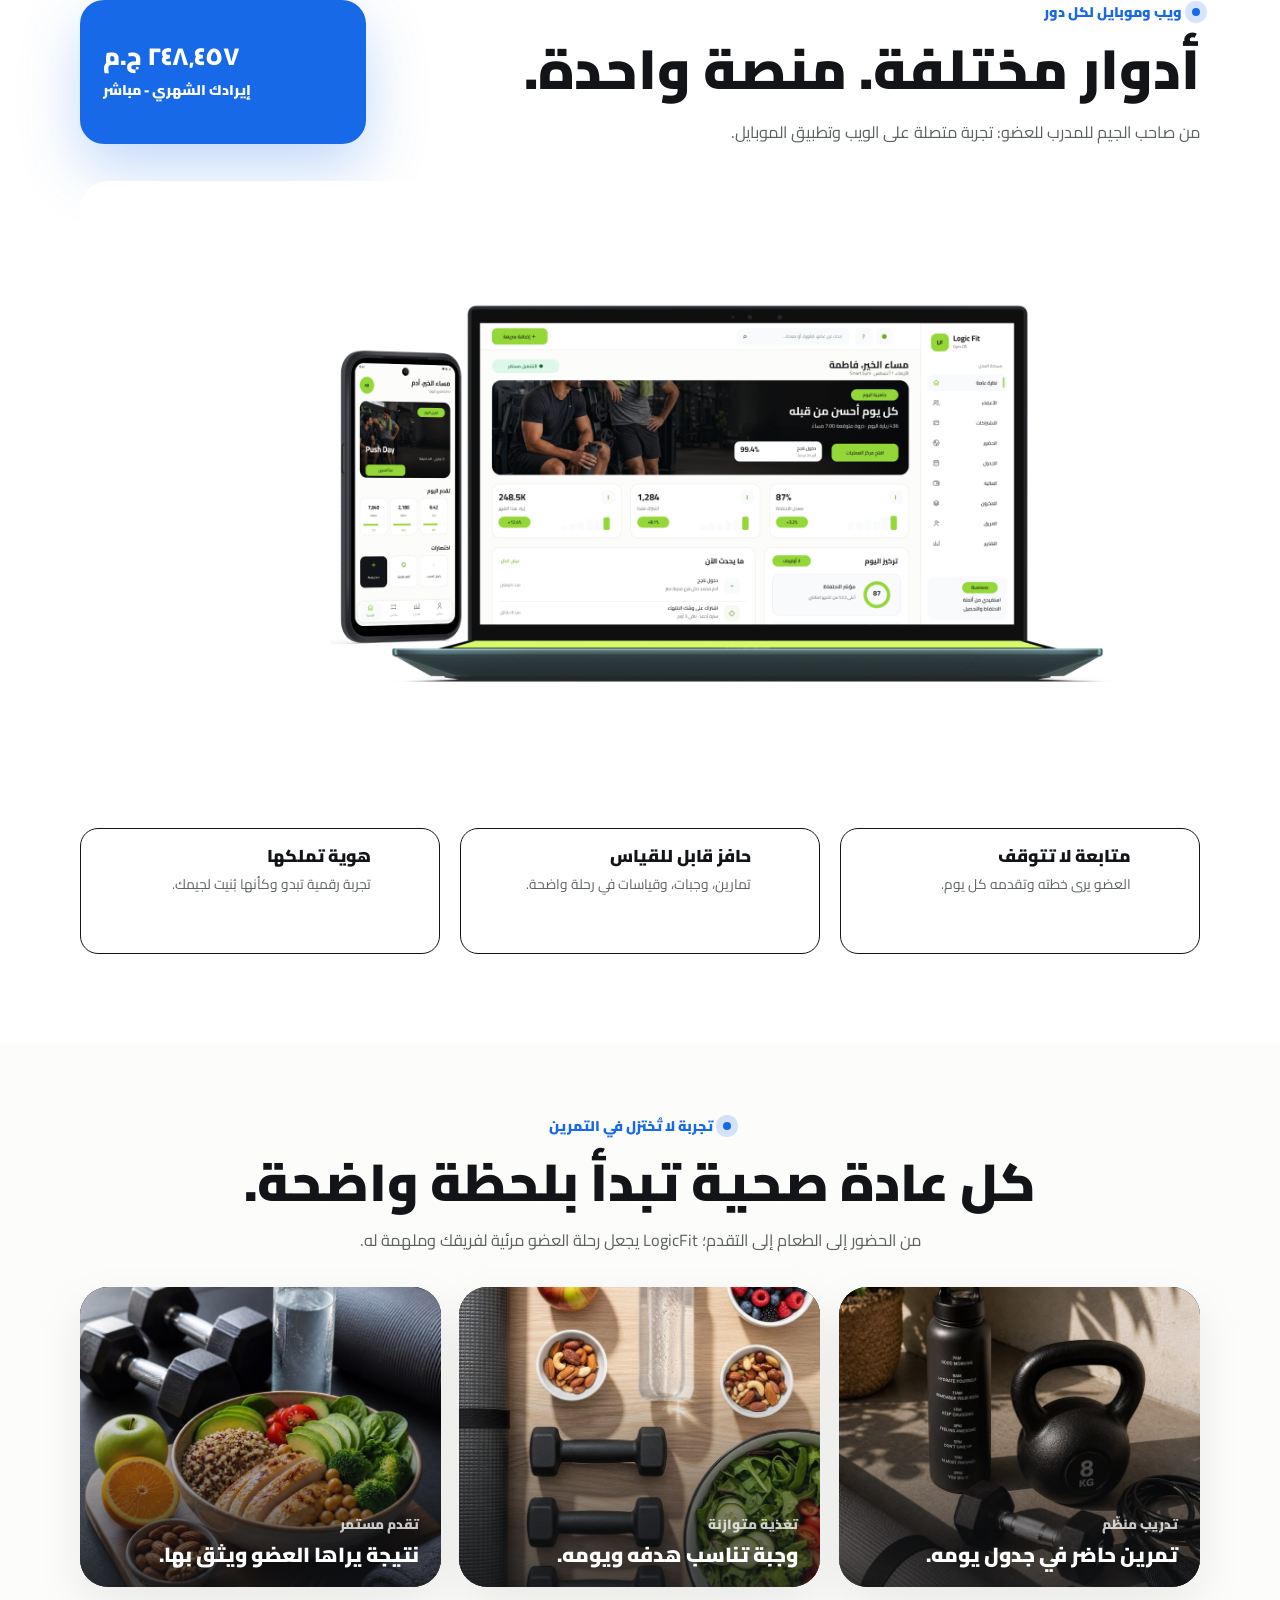
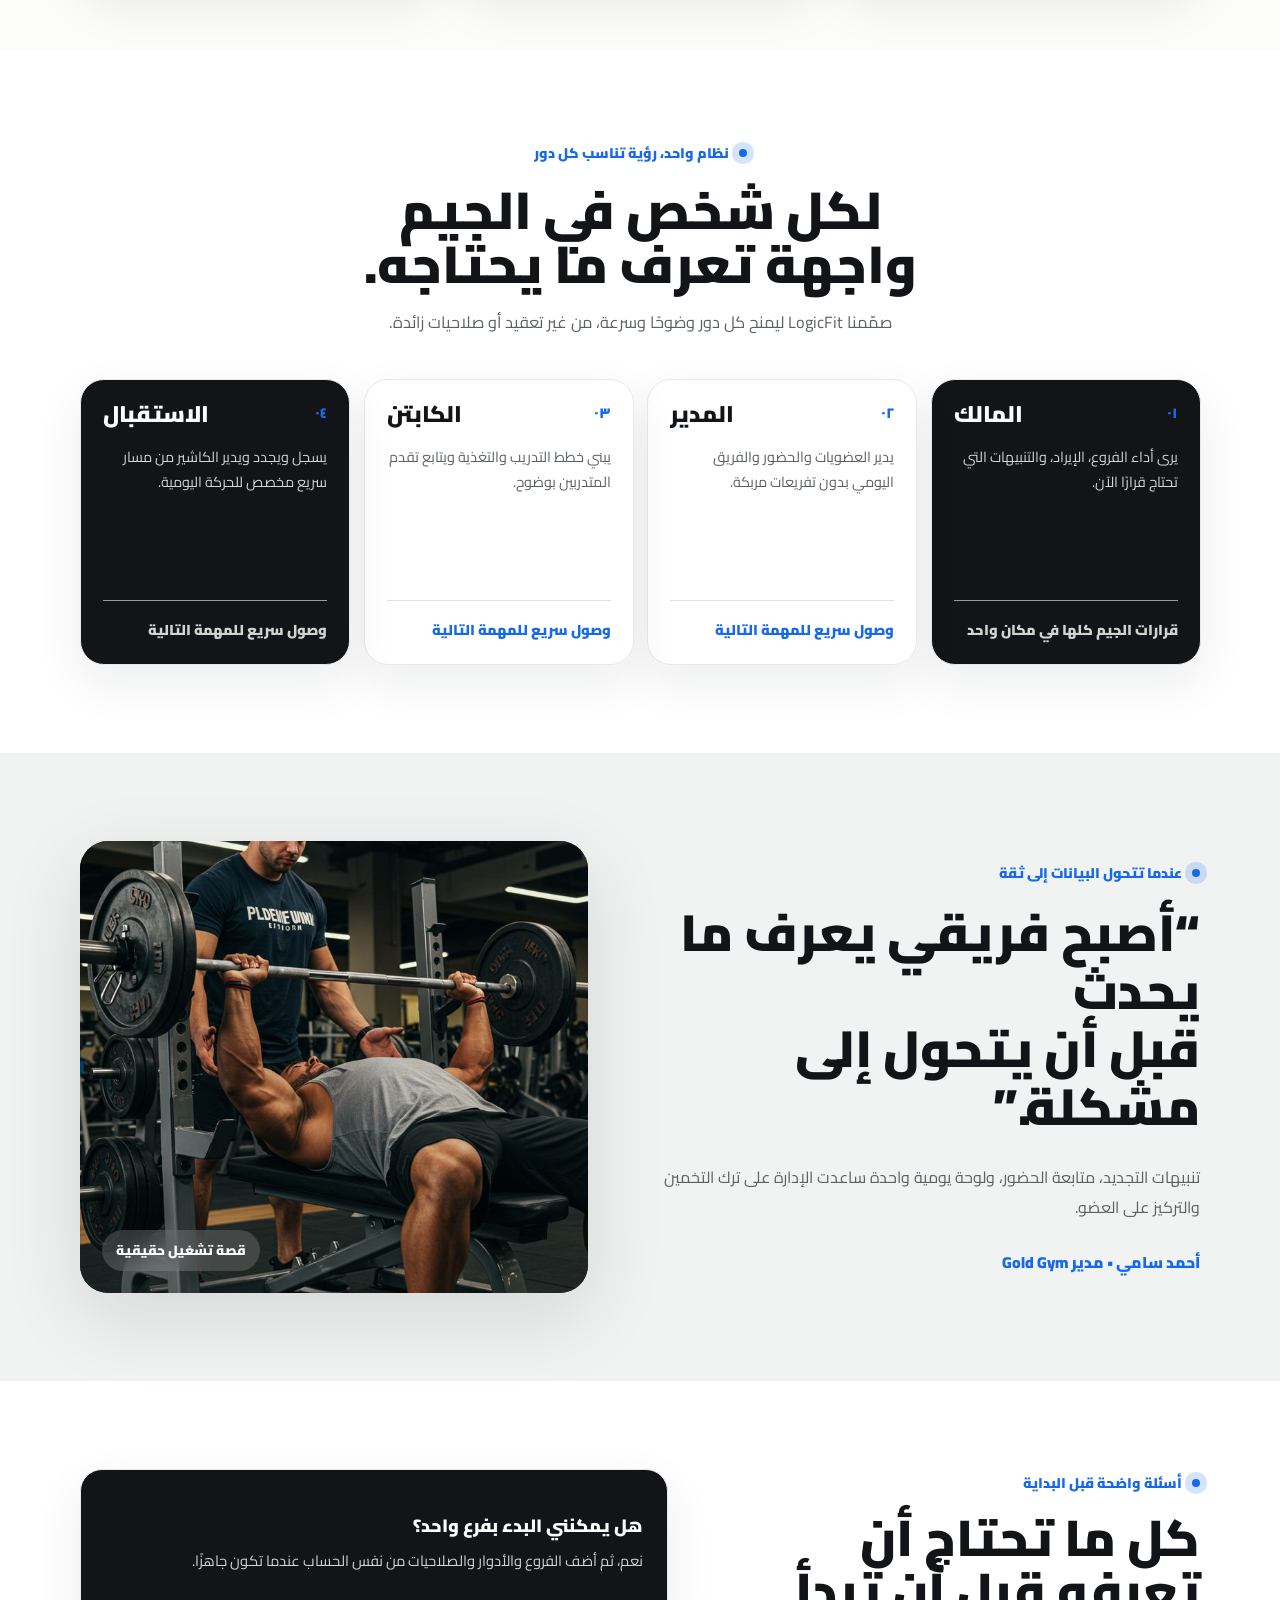
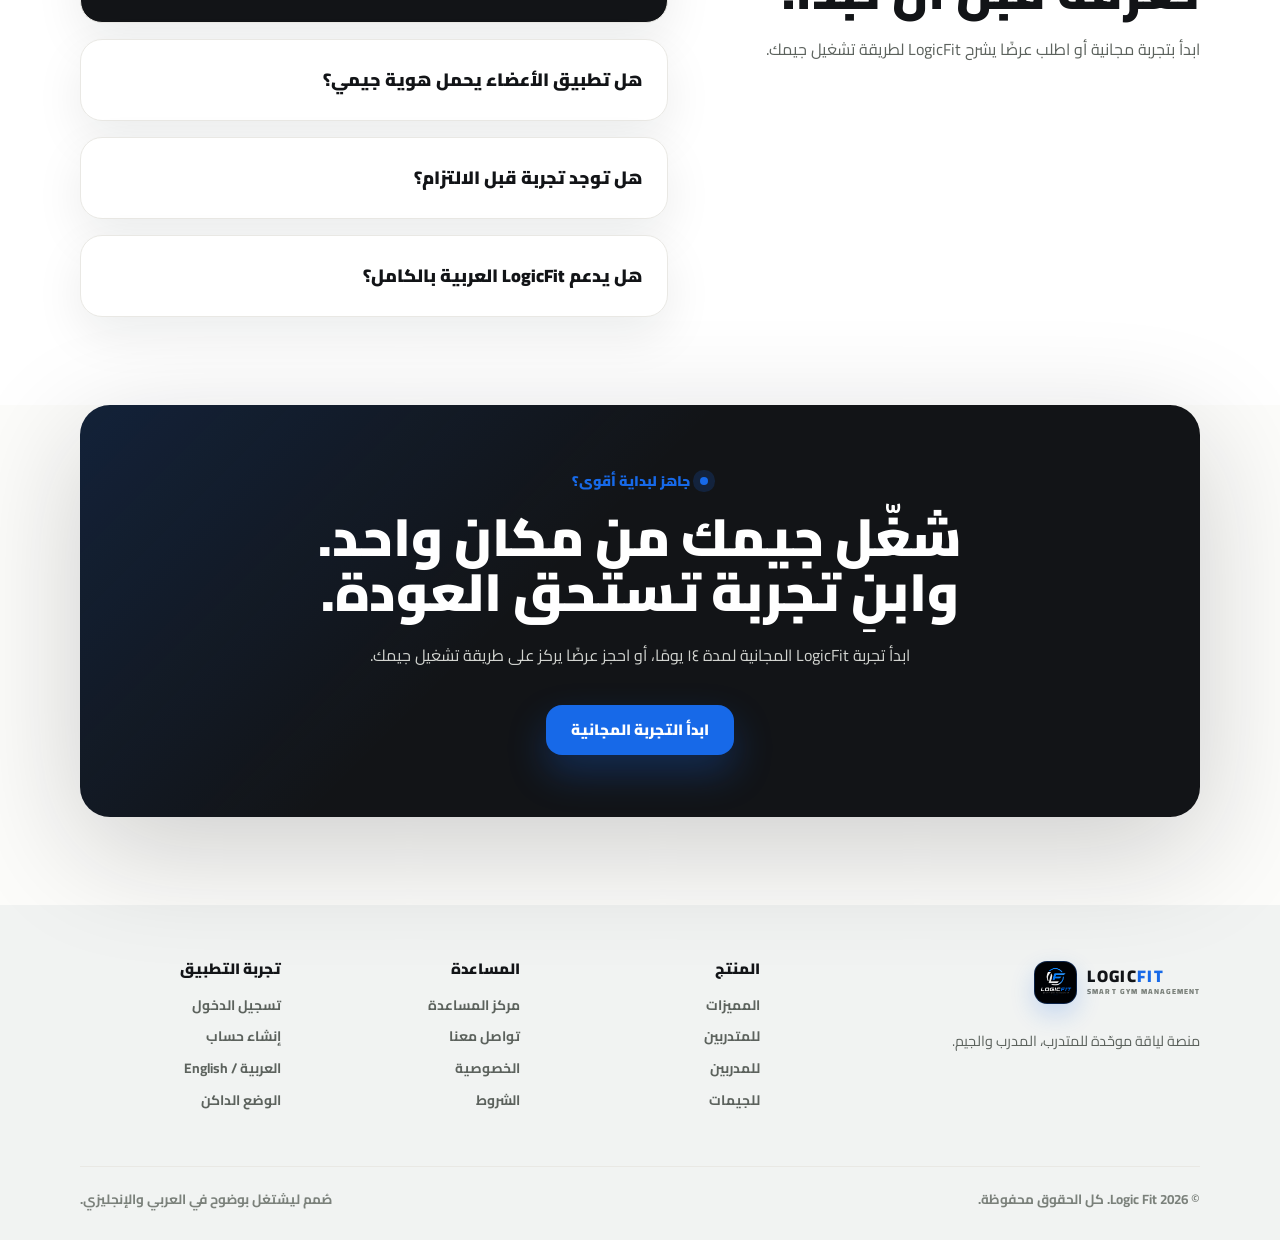
==== commit 806938d1: "feat: polish brand and add feature card motion" ====
--- a/ar/index.html
+++ b/ar/index.html
@@ -8,7 +8,8 @@
   <link rel="preconnect" href="https://fonts.googleapis.com">
   <link rel="preconnect" href="https://fonts.gstatic.com" crossorigin>
   <link href="https://fonts.googleapis.com/css2?family=Cairo:wght@400;500;600;700;800;900&display=swap" rel="stylesheet">
-  <link rel="icon" type="image/png" href="../assets/figma-next/favicon-lf.png">
+  <link rel="icon" type="image/png" href="../assets/brand/logicfit-new-logo.png">
+  <meta name="theme-color" content="#1769E8">
   <script>
     (function () {
       try {
@@ -23,10 +24,28 @@
 <body>
   <header class="hero-shell" id="home">
     <nav class="nav-v2" aria-label="التنقل الرئيسي">
+      <a class="nav-brand" href="#home" aria-label="LogicFit الرئيسية">
+        <span class="nav-brand-mark" aria-hidden="true">
+          <img src="../assets/brand/logicfit-new-logo.png" alt="">
+        </span>
+        <span class="nav-brand-copy">
+          <strong>LOGIC<span>FIT</span></strong>
+          <small>SMART GYM MANAGEMENT</small>
+        </span>
+      </a>
+
+      <div class="nav-links" id="navLinks">
+        <a href="#platform">المنصة</a>
+        <a href="#features">المميزات</a>
+        <a href="#solutions">الحلول</a>
+        <a href="#success">النجاح</a>
+        <a href="#resources">الموارد</a>
+      </div>
+
       <div class="nav-controls">
         <a class="nav-language" href="../index.html" hreflang="en">EN</a>
         <a class="nav-login" href="#start">تسجيل الدخول</a>
-        <a class="btn btn-primary btn-nav" href="#start">احجز عرضًا</a>
+        <a class="btn btn-primary btn-nav" href="https://gym-membership-app-smoky.vercel.app/register-gym" target="_blank" rel="noopener noreferrer">ابدأ التجربة</a>
         <button class="theme-toggle" type="button" aria-label="تفعيل الوضع الداكن" data-theme-toggle data-label-dark="تفعيل الوضع الداكن" data-label-light="تفعيل الوضع الفاتح">
           <svg class="theme-icon theme-icon-moon" viewBox="0 0 24 24" aria-hidden="true">
             <path d="M20.5 15.2A8.5 8.5 0 0 1 8.8 3.5 8.5 8.5 0 1 0 20.5 15.2Z"></path>
@@ -38,20 +57,6 @@
         </button>
       </div>
 
-      <div class="brand-links">
-        <a class="brand-logo" href="#home" aria-label="LogicFit الرئيسية">
-          <img class="logo-light" src="../assets/figma-next/logo-light.png" alt="LogicFit">
-          <img class="logo-dark" src="../assets/figma-next/logo-dark.png" alt="LogicFit">
-        </a>
-        <div class="nav-links" id="navLinks">
-          <a href="#platform">المنصة</a>
-          <a href="#features">المميزات</a>
-          <a href="#solutions">الحلول</a>
-          <a href="#success">النجاح</a>
-          <a href="#resources">الموارد</a>
-        </div>
-      </div>
-
       <button class="menu-button" type="button" aria-label="فتح القائمة" aria-controls="navLinks" aria-expanded="false" data-menu>
         <span></span><span></span><span></span>
       </button>
@@ -61,6 +66,7 @@
       <div class="hero-media rv">
         <img src="../assets/figma-next/hero-athlete.png" alt="رياضي يتدرب داخل الجيم">
         <div class="media-scrim"></div>
+        <div class="hero-media-badge"><span class="live-dot" aria-hidden="true"></span><span>تشغيل مباشر</span></div>
         <div class="image-caption">
           <span>مساحة أقوى للنتائج</span>
           <strong>كل حركة تُسجّل. كل نتيجة تظهر.</strong>
@@ -73,14 +79,21 @@
       </div>
 
       <div class="hero-copy rv">
-        <p class="section-kicker">LOGICFIT - تشغيل أذكى للجيم</p>
-        <h1>كل رحلة لياقة<br>في مكان واحد.</h1>
-        <p>من أول دخول للعضو إلى آخر تقرير في نهاية اليوم، LogicFit يجعل التشغيل أسهل، أسرع، وأكثر وضوحًا لفريقك.</p>
+        <div class="hero-brand-lockup">
+          <span class="hero-brand-mark" aria-hidden="true"><img src="../assets/brand/logicfit-new-logo.png" alt=""></span>
+          <span class="hero-brand-copy"><strong>LOGIC<span>FIT</span></strong><small>SMART GYM MANAGEMENT</small></span>
+        </div>
+        <p class="section-kicker">نظام تشغيل الجيمات الحديثة</p>
+        <h1>شغّل كل تفاصيل جيمك<br>من مساحة عمل ذكية واحدة.</h1>
+        <p>من أول دخول للعضو إلى آخر تقرير في نهاية اليوم، يمنح LogicFit المالك والمدير والمدرب رؤية واضحة لكل التشغيل.</p>
         <div class="hero-actions">
-          <a class="btn btn-primary btn-large" href="#start">ابدأ التجربة المجانية</a>
+          <a class="btn btn-primary btn-large" href="https://gym-membership-app-smoky.vercel.app/register-gym" target="_blank" rel="noopener noreferrer">ابدأ التجربة المجانية</a>
           <a class="btn btn-secondary btn-large" href="#platform">شاهد جولة المنصة</a>
         </div>
-        <small>بدون بطاقة ائتمان • تهيئة ودعم عربي • فروع متعددة</small>
+        <div class="hero-proof-row" aria-label="مميزات LogicFit">
+          <span><i aria-hidden="true"></i><strong>١٤</strong> قدرة متصلة</span>
+          <span><i aria-hidden="true"></i>بدون بطاقة ائتمان</span>
+        </div>
       </div>
     </section>
   </header>
@@ -145,72 +158,72 @@
 
         <div class="features-grid">
           <article class="feature-card rv">
-            <div class="feature-card-top"><span class="feature-index">٠١</span><span class="feature-label">إدارة الأعضاء</span></div>
+            <div class="feature-card-top"><span class="feature-index" aria-hidden="true"><svg viewBox="0 0 24 24"><circle cx="9" cy="8" r="3"></circle><path d="M3.5 19c.5-3 2.3-4.5 5.5-4.5s5 1.5 5.5 4.5"></path><path d="M15 5.5a3 3 0 0 1 0 5.8M16 14.8c2.4.5 3.8 1.9 4.3 4.2"></path></svg></span><span class="feature-label">إدارة الأعضاء</span></div>
             <h3>إدارة الأعضاء والاشتراكات</h3>
             <p>ملفات الأعضاء، التجديد، التجميد، الدفعات، الديون، والدخول عبر QR في مكان واحد.</p>
           </article>
           <article class="feature-card rv">
-            <div class="feature-card-top"><span class="feature-index">٠٢</span><span class="feature-label">الاستقبال</span></div>
+            <div class="feature-card-top"><span class="feature-index" aria-hidden="true"><svg viewBox="0 0 24 24"><path d="M4 4h6v6H4zM14 4h6v6h-6zM4 14h6v6H4zM14 14h2v2h-2zM18 14h2v6h-2zM14 18h2v2h-2z"></path></svg></span><span class="feature-label">الاستقبال</span></div>
             <h3>الحضور والانصراف</h3>
             <p>تسجيل عبر QR، متابعة الموجودين حاليًا، سجل الحضور، وKiosk Mode للاستقبال.</p>
           </article>
           <article class="feature-card rv">
-            <div class="feature-card-top"><span class="feature-index">٠٣</span><span class="feature-label">المالية</span></div>
+            <div class="feature-card-top"><span class="feature-index" aria-hidden="true"><svg viewBox="0 0 24 24"><circle cx="12" cy="12" r="7"></circle><path d="M14.5 9.5c-.6-.6-1.4-.9-2.5-.9-1.4 0-2.4.7-2.4 1.7 0 2.7 4.9 1.1 4.9 3.7 0 1-.9 1.7-2.5 1.7-1.1 0-2-.3-2.7-1"></path><path d="M12 7.3v9.4"></path></svg></span><span class="feature-label">المالية</span></div>
             <h3>المالية والمدفوعات</h3>
             <p>تحصيل، مصروفات، ديون، إيصالات، Refunds وتقارير مالية واضحة في كل وقت.</p>
           </article>
           <article class="feature-card rv">
-            <div class="feature-card-top"><span class="feature-index">٠٤</span><span class="feature-label">التشغيل</span></div>
+            <div class="feature-card-top"><span class="feature-index" aria-hidden="true"><svg viewBox="0 0 24 24"><path d="m4 8 8-4 8 4-8 4-8-4Z"></path><path d="M4 8v8l8 4 8-4V8M12 12v8"></path></svg></span><span class="feature-label">التشغيل</span></div>
             <h3>POS والمخزون</h3>
             <p>منتجات، مبيعات، موردون، مشتريات، مخزون ومرتجعات بدون جداول متفرقة.</p>
           </article>
           <article class="feature-card rv">
-            <div class="feature-card-top"><span class="feature-index">٠٥</span><span class="feature-label">التدريب</span></div>
+            <div class="feature-card-top"><span class="feature-index" aria-hidden="true"><svg viewBox="0 0 24 24"><path d="M6 9v6M3.5 10.5v3M18 9v6M20.5 10.5v3M6 12h12"></path></svg></span><span class="feature-label">التدريب</span></div>
             <h3>التدريب والتغذية</h3>
             <p>برامج تدريب، جلسات، قياسات، خطط غذائية ومتابعة تقدم العميل بوضوح.</p>
           </article>
           <article class="feature-card rv">
-            <div class="feature-card-top"><span class="feature-index">٠٦</span><span class="feature-label">المكتبة</span></div>
+            <div class="feature-card-top"><span class="feature-index" aria-hidden="true"><svg viewBox="0 0 24 24"><path d="M5 4.5h9a3 3 0 0 1 3 3V20H8a3 3 0 0 0-3 0V4.5Z"></path><path d="M17 20h2V7.5a3 3 0 0 0-3-3"></path></svg></span><span class="feature-label">المكتبة</span></div>
             <h3>مكتبة متكاملة</h3>
             <p>تمارين، عضلات وأطعمة مع البحث والفلاتر والتخصيص لكل جيم.</p>
           </article>
           <article class="feature-card rv">
-            <div class="feature-card-top"><span class="feature-index">٠٧</span><span class="feature-label">تجربة العضو</span></div>
+            <div class="feature-card-top"><span class="feature-index" aria-hidden="true"><svg viewBox="0 0 24 24"><rect x="5" y="3" width="14" height="18" rx="2"></rect><circle cx="12" cy="9" r="2"></circle><path d="M8.5 17c.4-2 1.6-3 3.5-3s3.1 1 3.5 3"></path></svg></span><span class="feature-label">تجربة العضو</span></div>
             <h3>Member Portal</h3>
             <p>يتابع العضو اشتراكه، حضوره، مدفوعاته، برامجه، إيصالاته وحالة ازدحام الجيم.</p>
           </article>
           <article class="feature-card rv">
-            <div class="feature-card-top"><span class="feature-index">٠٨</span><span class="feature-label">الرؤية والتحليلات</span></div>
+            <div class="feature-card-top"><span class="feature-index" aria-hidden="true"><svg viewBox="0 0 24 24"><path d="M4 19V5M4 19h16M8 16v-4M12 16V8M16 16v-6"></path></svg></span><span class="feature-label">الرؤية والتحليلات</span></div>
             <h3>Dashboard &amp; Analytics</h3>
             <p>الإيرادات، الحضور، الاشتراكات، التنبيهات، أوقات الذروة ومؤشرات التشغيل في لوحة واحدة.</p>
           </article>
           <article class="feature-card rv">
-            <div class="feature-card-top"><span class="feature-index">٠٩</span><span class="feature-label">الهوية</span></div>
+            <div class="feature-card-top"><span class="feature-index" aria-hidden="true"><svg viewBox="0 0 24 24"><path d="M12 4a8 8 0 0 0 0 16h1.2a1.8 1.8 0 0 0 0-3.6H12a1.5 1.5 0 0 1 0-3h1.4A6.6 6.6 0 0 0 12 4Z"></path><circle cx="7.5" cy="10" r=".8"></circle><circle cx="10" cy="7.5" r=".8"></circle><circle cx="14" cy="7.5" r=".8"></circle></svg></span><span class="feature-label">الهوية</span></div>
             <h3>هوية مستقلة لكل Gym</h3>
             <p>Logo، ألوان، بيانات التواصل، Social Accounts ووسائل الدفع لتجربة تحمل هوية جيمك.</p>
           </article>
           <article class="feature-card rv">
-            <div class="feature-card-top"><span class="feature-index">١٠</span><span class="feature-label">الفريق</span></div>
+            <div class="feature-card-top"><span class="feature-index" aria-hidden="true"><svg viewBox="0 0 24 24"><circle cx="9" cy="8" r="3"></circle><circle cx="17" cy="9" r="2.3"></circle><path d="M3.5 19c.5-3 2.3-4.5 5.5-4.5s5 1.5 5.5 4.5M15 14.5c2.5.1 4.2 1.5 4.7 3.8"></path></svg></span><span class="feature-label">الفريق</span></div>
             <h3>المستخدمون والصلاحيات</h3>
             <p>Owner وAssistant مع صلاحيات تفصيلية تمنح كل شخص الوصول الذي يحتاجه فقط.</p>
           </article>
           <article class="feature-card rv">
-            <div class="feature-card-top"><span class="feature-index">١١</span><span class="feature-label">الأمان</span></div>
+            <div class="feature-card-top"><span class="feature-index" aria-hidden="true"><svg viewBox="0 0 24 24"><path d="M12 3 19 6v5c0 4.3-2.7 7.7-7 10-4.3-2.3-7-5.7-7-10V6l7-3Z"></path><path d="m9 12 2 2 4-4"></path></svg></span><span class="feature-label">الأمان</span></div>
             <h3>Multi-Tenant Security</h3>
             <p>عزل بيانات كل جيم، Server-Side Permissions وRLS لحماية موثوقة على مستوى المنصة.</p>
           </article>
           <article class="feature-card rv">
-            <div class="feature-card-top"><span class="feature-index">١٢</span><span class="feature-label">الاستمرارية</span></div>
+            <div class="feature-card-top"><span class="feature-index" aria-hidden="true"><svg viewBox="0 0 24 24"><path d="M7 18h10a4 4 0 0 0 .7-7.9A6 6 0 0 0 6.2 8.6 4.5 4.5 0 0 0 7 18Z"></path><path d="M12 11v6M9.5 14.5 12 17l2.5-2.5"></path></svg></span><span class="feature-label">الاستمرارية</span></div>
             <h3>Backup &amp; Recovery</h3>
             <p>نسخ احتياطية مستقلة، استرجاع آمن وAudit Logs لثقة أكبر في التشغيل.</p>
           </article>
           <article class="feature-card rv">
-            <div class="feature-card-top"><span class="feature-index">١٣</span><span class="feature-label">المنصة</span></div>
+            <div class="feature-card-top"><span class="feature-index" aria-hidden="true"><svg viewBox="0 0 24 24"><path d="m12 3 8 4-8 4-8-4 8-4Z"></path><path d="m4 12 8 4 8-4M4 17l8 4 8-4"></path></svg></span><span class="feature-label">المنصة</span></div>
             <h3>SaaS Platform</h3>
             <p>إدارة الجيمات، الباقات، الـTrials، الاشتراكات والاستخدام من Platform Admin.</p>
           </article>
           <article class="feature-card rv">
-            <div class="feature-card-top"><span class="feature-index">١٤</span><span class="feature-label">التقارير</span></div>
+            <div class="feature-card-top"><span class="feature-index" aria-hidden="true"><svg viewBox="0 0 24 24"><path d="M6 3h9l3 3v15H6zM14 3v4h4"></path><path d="M9 16v-3M12 16v-5M15 16v-2"></path></svg></span><span class="feature-label">التقارير</span></div>
             <h3>Reports &amp; Export</h3>
             <p>تقارير تشغيلية ومالية مع الطباعة والتصدير إلى ملفات PDF جاهزة للمشاركة.</p>
           </article>
@@ -316,7 +329,7 @@
         <p class="section-kicker">جاهز لبداية أقوى؟</p>
         <h2>شغّل جيمك من مكان واحد.<br>وابنِ تجربة تستحق العودة.</h2>
         <p>ابدأ تجربة LogicFit المجانية لمدة ١٤ يومًا، أو احجز عرضًا يركز على طريقة تشغيل جيمك.</p>
-        <a class="btn btn-primary btn-large" href="mailto:sales@logicfit.app">ابدأ التجربة المجانية</a>
+        <a class="btn btn-primary btn-large" href="https://gym-membership-app-smoky.vercel.app/register-gym" target="_blank" rel="noopener noreferrer">ابدأ التجربة المجانية</a>
       </div>
     </section>
   </main>
@@ -324,9 +337,9 @@
   <footer class="site-footer">
     <div class="wrap footer-grid">
       <div class="footer-brand">
-        <a class="brand-logo" href="#home" aria-label="LogicFit الرئيسية">
-          <img class="logo-light" src="../assets/figma-next/logo-light.png" alt="LogicFit">
-          <img class="logo-dark" src="../assets/figma-next/logo-dark.png" alt="LogicFit">
+        <a class="footer-brand-lockup" href="#home" aria-label="LogicFit الرئيسية">
+          <span class="footer-brand-mark" aria-hidden="true"><img src="../assets/brand/logicfit-new-logo.png" alt=""></span>
+          <span class="footer-brand-copy"><strong>LOGIC<span>FIT</span></strong><small>SMART GYM MANAGEMENT</small></span>
         </a>
         <p>منصة لياقة موحّدة للمتدرب، المدرب والجيم.</p>
       </div>
--- a/assets/css/style.css
+++ b/assets/css/style.css
@@ -1551,7 +1551,7 @@
   font-weight: 900;
 }
 
-.footer-grid a:not(.brand-logo) {
+.footer-grid a:not(.footer-brand-lockup) {
   display: block;
   margin: 10px 0;
   color: var(--lf-text-secondary);
@@ -1559,7 +1559,7 @@
   font-weight: 700;
 }
 
-.footer-grid a:not(.brand-logo):hover {
+.footer-grid a:not(.footer-brand-lockup):hover {
   color: var(--lf-text-brand);
 }
 
@@ -2299,3 +2299,728 @@
     transform: none;
   }
 }
+
+/* LogicFit brand refresh and motion layer */
+.hero-shell {
+  background:
+    radial-gradient(circle at 78% 12%, rgba(23, 105, 232, 0.11), transparent 28%),
+    radial-gradient(circle at 8% 58%, rgba(23, 105, 232, 0.06), transparent 25%),
+    var(--lf-background-surface);
+}
+
+.nav-v2 {
+  display: grid;
+  grid-template-columns: auto minmax(0, 1fr) auto;
+  grid-template-areas: "brand links controls";
+  align-items: center;
+  gap: 24px;
+  padding: 9px 12px 9px 18px;
+  border-color: color-mix(in srgb, var(--lf-border-default) 72%, var(--lf-action-primary-background));
+  background: color-mix(in srgb, var(--lf-background-surface) 86%, transparent);
+  box-shadow: 0 20px 60px rgba(18, 20, 23, 0.1);
+}
+
+html[dir="rtl"] .nav-v2 {
+  grid-template-areas: "controls links brand";
+}
+
+.nav-brand {
+  grid-area: brand;
+  min-width: 0;
+  display: inline-flex;
+  align-items: center;
+  gap: 10px;
+  direction: ltr;
+  color: var(--lf-text-primary);
+}
+
+.nav-brand-mark,
+.hero-brand-mark,
+.footer-brand-mark {
+  position: relative;
+  flex: 0 0 auto;
+  display: grid;
+  place-items: center;
+  overflow: hidden;
+  border: 1px solid rgba(23, 105, 232, 0.26);
+  border-radius: 15px;
+  background: #070a10;
+  box-shadow: 0 10px 24px rgba(23, 105, 232, 0.2), inset 0 0 0 1px rgba(255, 255, 255, 0.08);
+}
+
+.nav-brand-mark {
+  width: 42px;
+  height: 42px;
+}
+
+.nav-brand-mark img,
+.hero-brand-mark img,
+.footer-brand-mark img {
+  width: 100%;
+  height: 100%;
+  object-fit: cover;
+}
+
+.nav-brand-copy,
+.hero-brand-copy,
+.footer-brand-copy {
+  min-width: 0;
+  display: grid;
+  gap: 1px;
+  direction: ltr;
+  line-height: 1;
+}
+
+.nav-brand-copy strong,
+.hero-brand-copy strong,
+.footer-brand-copy strong {
+  color: var(--lf-text-primary);
+  font-size: 1rem;
+  font-weight: 950;
+  letter-spacing: 0.08em;
+}
+
+.nav-brand-copy strong span,
+.hero-brand-copy strong span,
+.footer-brand-copy strong span {
+  color: var(--lf-action-primary-background);
+}
+
+.nav-brand-copy small,
+.hero-brand-copy small,
+.footer-brand-copy small {
+  display: block;
+  margin: 0;
+  color: var(--lf-text-muted);
+  font-family: var(--lf-font);
+  font-size: 0.48rem;
+  font-weight: 900;
+  letter-spacing: 0.14em;
+  line-height: 1.4;
+  white-space: nowrap;
+}
+
+.nav-links {
+  grid-area: links;
+  justify-self: center;
+  gap: 2px;
+  padding: 4px;
+  border: 1px solid var(--lf-border-subtle);
+  border-radius: 14px;
+  background: color-mix(in srgb, var(--lf-background-subtle) 74%, transparent);
+}
+
+html[dir="rtl"] .nav-links {
+  direction: rtl;
+}
+
+.nav-links a {
+  padding: 8px 13px;
+  border-radius: 10px;
+  opacity: 0.78;
+  transition: color 0.2s ease, opacity 0.2s ease, background 0.2s ease, transform 0.2s ease;
+}
+
+.nav-links a::after {
+  display: none;
+}
+
+.nav-links a:hover,
+.nav-links a.is-active {
+  background: var(--lf-background-surface);
+  box-shadow: 0 5px 16px rgba(18, 20, 23, 0.08);
+  transform: translateY(-1px);
+}
+
+.nav-controls {
+  grid-area: controls;
+  gap: 8px;
+  direction: ltr;
+}
+
+.nav-language,
+.nav-login {
+  min-height: 36px;
+  padding-inline: 8px;
+  border-radius: 10px;
+  transition: color 0.2s ease, background 0.2s ease, transform 0.2s ease;
+}
+
+.nav-language:hover,
+.nav-login:hover {
+  background: var(--lf-background-subtle);
+  transform: translateY(-1px);
+}
+
+.btn-nav {
+  min-height: 40px;
+  border-radius: 12px;
+  padding-inline: 17px;
+  box-shadow: 0 12px 28px rgba(23, 105, 232, 0.24);
+}
+
+.theme-toggle {
+  border-radius: 12px;
+}
+
+.hero-canvas {
+  margin-top: 78px;
+}
+
+.hero-copy {
+  max-width: 610px;
+}
+
+.hero-brand-lockup {
+  display: inline-flex;
+  align-items: center;
+  gap: 13px;
+  margin-bottom: 25px;
+  direction: ltr;
+}
+
+.hero-brand-mark {
+  width: 58px;
+  height: 58px;
+  border-radius: 18px;
+  box-shadow: 0 16px 34px rgba(23, 105, 232, 0.22), inset 0 0 0 1px rgba(255, 255, 255, 0.1);
+}
+
+.hero-brand-copy {
+  gap: 4px;
+}
+
+.hero-brand-copy strong {
+  font-size: 1.35rem;
+  letter-spacing: 0.1em;
+}
+
+.hero-brand-copy small {
+  color: var(--lf-text-secondary);
+  font-size: 0.57rem;
+  letter-spacing: 0.16em;
+}
+
+.hero-copy h1 {
+  width: min(100%, 11.8ch);
+  margin-top: 17px;
+  font-size: clamp(3.55rem, 5vw, 5.25rem);
+  letter-spacing: -0.055em;
+  line-height: 0.98;
+}
+
+html[dir="rtl"] .hero-copy h1 {
+  width: min(100%, 13.5ch);
+  letter-spacing: 0;
+  line-height: 1.12;
+}
+
+html[dir="rtl"] .hero-brand-lockup {
+  direction: ltr;
+}
+
+html[dir="rtl"] .hero-brand-copy small,
+html[dir="rtl"] .hero-brand-copy strong {
+  margin: 0;
+}
+
+.hero-copy > p:not(.section-kicker) {
+  max-width: 52ch;
+  margin-top: 22px;
+  font-size: 1.05rem;
+  line-height: 1.82;
+}
+
+.hero-actions {
+  gap: 12px;
+  margin-top: 31px;
+}
+
+.hero-proof-row {
+  display: flex;
+  flex-wrap: wrap;
+  gap: 13px 22px;
+  margin-top: 24px;
+  color: var(--lf-text-muted);
+  font-size: 0.8rem;
+  font-weight: 800;
+}
+
+.hero-proof-row span {
+  display: inline-flex;
+  align-items: center;
+  gap: 8px;
+}
+
+.hero-proof-row i {
+  width: 8px;
+  height: 8px;
+  display: inline-block;
+  border-radius: 50%;
+  background: var(--lf-action-primary-background);
+  box-shadow: 0 0 0 5px rgba(23, 105, 232, 0.12);
+}
+
+.hero-proof-row strong {
+  color: var(--lf-text-primary);
+  font-weight: 950;
+}
+
+.hero-media {
+  height: 560px;
+  border: 1px solid rgba(255, 255, 255, 0.16);
+  box-shadow: 0 35px 100px rgba(18, 20, 23, 0.22), 0 0 0 8px rgba(23, 105, 232, 0.05);
+}
+
+.hero-media::before,
+.hero-media::after {
+  content: "";
+  position: absolute;
+  z-index: 1;
+  pointer-events: none;
+}
+
+.hero-media::before {
+  inset: 0;
+  background: linear-gradient(135deg, rgba(23, 105, 232, 0.25), transparent 35%, rgba(18, 20, 23, 0.16));
+  mix-blend-mode: screen;
+}
+
+.hero-media::after {
+  top: 15%;
+  right: -18%;
+  width: 190px;
+  height: 190px;
+  border: 1px solid rgba(85, 157, 255, 0.36);
+  border-radius: 50%;
+  box-shadow: 0 0 0 14px rgba(23, 105, 232, 0.06), 0 0 0 28px rgba(23, 105, 232, 0.035);
+  animation: heroOrb 7s ease-in-out infinite;
+}
+
+.hero-media img {
+  animation: heroImageDrift 12s ease-in-out infinite alternate;
+}
+
+.hero-media-badge {
+  position: absolute;
+  inset-inline-start: 22px;
+  top: 22px;
+  z-index: 4;
+  display: inline-flex;
+  align-items: center;
+  gap: 8px;
+  min-height: 34px;
+  padding: 0 12px;
+  border: 1px solid rgba(255, 255, 255, 0.2);
+  border-radius: 999px;
+  background: rgba(9, 12, 18, 0.62);
+  color: rgba(255, 255, 255, 0.9);
+  font-size: 0.7rem;
+  font-weight: 900;
+  letter-spacing: 0.03em;
+  backdrop-filter: blur(14px);
+  animation: badgeFloat 4.8s ease-in-out infinite;
+}
+
+.live-dot {
+  width: 7px;
+  height: 7px;
+  display: inline-block;
+  border-radius: 50%;
+  background: #59d68b;
+  box-shadow: 0 0 0 5px rgba(89, 214, 139, 0.15);
+  animation: dotPulse 2s ease-in-out infinite;
+}
+
+.features-grid {
+  gap: 16px;
+}
+
+.feature-card {
+  position: relative;
+  isolation: isolate;
+  overflow: hidden;
+  min-height: 240px;
+  padding: 22px;
+  border-radius: 24px;
+  box-shadow: 0 16px 42px rgba(18, 20, 23, 0.09), inset 0 1px 0 rgba(255, 255, 255, 0.65);
+  transition: transform 0.28s cubic-bezier(0.2, 0.7, 0.2, 1), box-shadow 0.28s ease, border-color 0.28s ease, background 0.28s ease;
+}
+
+.feature-card::before,
+.feature-card::after {
+  content: "";
+  position: absolute;
+  z-index: 0;
+  pointer-events: none;
+}
+
+.feature-card::before {
+  top: 0;
+  left: -120%;
+  width: 82%;
+  height: 2px;
+  background: linear-gradient(90deg, transparent, rgba(23, 105, 232, 0.8), transparent);
+  transform: skewX(-22deg);
+  transition: left 0.8s cubic-bezier(0.2, 0.7, 0.2, 1);
+}
+
+.feature-card::after {
+  right: -60px;
+  bottom: -80px;
+  width: 190px;
+  height: 190px;
+  border-radius: 50%;
+  background: radial-gradient(circle, rgba(23, 105, 232, 0.16), transparent 68%);
+  opacity: 0;
+  transform: scale(0.7);
+  transition: opacity 0.4s ease, transform 0.4s ease;
+}
+
+html[dir="rtl"] .feature-card::before {
+  left: auto;
+  right: -120%;
+}
+
+html[dir="rtl"] .feature-card:hover::before {
+  right: 118%;
+}
+
+.feature-card > * {
+  position: relative;
+  z-index: 1;
+}
+
+.feature-card:hover {
+  --lift: -8px;
+  border-color: color-mix(in srgb, var(--lf-action-primary-background) 52%, var(--lf-border-default));
+  box-shadow: 0 28px 68px rgba(23, 105, 232, 0.17), 0 7px 18px rgba(18, 20, 23, 0.08);
+}
+
+.feature-card:not(.tilt-card):hover {
+  transform: translateY(-8px);
+}
+
+.feature-card:hover::before {
+  left: 118%;
+}
+
+.feature-card:hover::after {
+  opacity: 1;
+  transform: scale(1);
+}
+
+.feature-index {
+  width: 46px;
+  height: 46px;
+  flex-basis: 46px;
+  border: 1px solid rgba(23, 105, 232, 0.24);
+  border-radius: 15px;
+  background: linear-gradient(145deg, rgba(23, 105, 232, 0.2), rgba(23, 105, 232, 0.06));
+  box-shadow: 0 12px 24px rgba(23, 105, 232, 0.16), inset 0 1px 0 rgba(255, 255, 255, 0.42);
+  color: var(--lf-text-brand);
+  transition: transform 0.3s cubic-bezier(0.2, 0.7, 0.2, 1), box-shadow 0.3s ease, background 0.3s ease;
+}
+
+.feature-index svg {
+  width: 22px;
+  height: 22px;
+  fill: none;
+  stroke: currentColor;
+  stroke-linecap: round;
+  stroke-linejoin: round;
+  stroke-width: 1.8;
+  transition: transform 0.3s ease;
+}
+
+.feature-card:nth-child(4n) .feature-index {
+  border-color: rgba(85, 157, 255, 0.28);
+  background: linear-gradient(145deg, rgba(23, 105, 232, 0.36), rgba(23, 105, 232, 0.12));
+  color: #8dbbff;
+}
+
+.feature-card:hover .feature-index {
+  transform: translateY(-5px) rotate(-5deg) scale(1.08);
+  box-shadow: 0 18px 32px rgba(23, 105, 232, 0.28), 0 0 0 6px rgba(23, 105, 232, 0.08);
+}
+
+.feature-card:hover .feature-index svg {
+  transform: rotate(7deg) scale(1.08);
+}
+
+.feature-card.in .feature-index {
+  animation: featureIconIn 0.72s cubic-bezier(0.2, 0.7, 0.2, 1) both;
+  animation-delay: calc(var(--rv-delay) + 120ms);
+}
+
+.footer-brand-lockup {
+  display: inline-flex;
+  align-items: center;
+  gap: 10px;
+  direction: ltr;
+  color: var(--lf-text-primary);
+}
+
+.footer-brand-mark {
+  width: 43px;
+  height: 43px;
+  border-radius: 13px;
+}
+
+.footer-brand-copy strong {
+  font-size: 1.05rem;
+}
+
+.footer-brand-copy small {
+  font-size: 0.46rem;
+}
+
+.footer-grid .footer-brand-lockup {
+  margin: 0;
+}
+
+.menu-button {
+  grid-area: menu;
+  position: relative;
+  transition: border-color 0.2s ease, background 0.2s ease, transform 0.2s ease;
+}
+
+.menu-button:hover {
+  border-color: var(--lf-action-primary-background);
+  background: var(--lf-background-subtle);
+  transform: translateY(-1px);
+}
+
+@keyframes heroImageDrift {
+  from {
+    object-position: 48% 50%;
+  }
+
+  to {
+    object-position: 54% 52%;
+  }
+}
+
+@keyframes heroOrb {
+  0%,
+  100% {
+    transform: translate3d(0, 0, 0) scale(1);
+    opacity: 0.72;
+  }
+
+  50% {
+    transform: translate3d(-12px, 10px, 0) scale(1.08);
+    opacity: 1;
+  }
+}
+
+@keyframes badgeFloat {
+  0%,
+  100% {
+    transform: translateY(0);
+  }
+
+  50% {
+    transform: translateY(-5px);
+  }
+}
+
+@keyframes dotPulse {
+  0%,
+  100% {
+    box-shadow: 0 0 0 5px rgba(89, 214, 139, 0.15);
+  }
+
+  50% {
+    box-shadow: 0 0 0 8px rgba(89, 214, 139, 0.04);
+  }
+}
+
+@keyframes featureIconIn {
+  0% {
+    opacity: 0;
+    transform: translateY(12px) rotate(-12deg) scale(0.72);
+  }
+
+  65% {
+    transform: translateY(-3px) rotate(4deg) scale(1.06);
+  }
+
+  100% {
+    opacity: 1;
+    transform: translateY(0) rotate(0) scale(1);
+  }
+}
+
+@media (max-width: 1180px) {
+  .nav-v2 {
+    gap: 14px;
+    padding-inline: 14px;
+  }
+
+  .nav-links a {
+    padding-inline: 9px;
+  }
+
+  .nav-brand-copy small {
+    font-size: 0.43rem;
+  }
+
+  .hero-canvas {
+    margin-top: 72px;
+  }
+}
+
+@media (max-width: 920px) {
+  .nav-v2 {
+    grid-template-columns: 40px minmax(0, 1fr) auto;
+    grid-template-areas: "controls brand menu";
+    gap: 10px;
+  }
+
+  html[dir="rtl"] .nav-v2 {
+    grid-template-areas: "menu brand controls";
+  }
+
+  .nav-brand {
+    justify-self: center;
+  }
+
+  .nav-brand-copy small {
+    display: none;
+  }
+
+  .nav-controls {
+    justify-self: start;
+    margin: 0;
+  }
+
+  html[dir="rtl"] .nav-controls {
+    justify-self: end;
+  }
+
+  .menu-button {
+    justify-self: end;
+  }
+
+  html[dir="rtl"] .menu-button {
+    justify-self: start;
+  }
+
+  .nav-links {
+    grid-area: auto;
+  }
+
+  .hero-canvas {
+    margin-top: 74px;
+  }
+
+  .hero-copy h1 {
+    max-width: 13ch;
+    font-size: clamp(3.1rem, 8vw, 4.35rem);
+  }
+
+  .hero-media {
+    height: 500px;
+  }
+}
+
+@media (max-width: 620px) {
+  .nav-v2 {
+    grid-template-columns: 40px minmax(0, 1fr) 40px;
+  }
+
+  .nav-controls {
+    display: flex;
+    justify-self: start;
+  }
+
+  html[dir="rtl"] .nav-controls {
+    justify-self: end;
+  }
+
+  .nav-language,
+  .nav-login,
+  .btn-nav {
+    display: none;
+  }
+
+  .nav-brand-copy {
+    display: none;
+  }
+
+  .nav-brand-mark {
+    width: 40px;
+    height: 40px;
+    border-radius: 13px;
+  }
+
+  .hero-canvas {
+    margin-top: 74px;
+  }
+
+  .hero-brand-lockup {
+    margin-bottom: 21px;
+  }
+
+  .hero-brand-mark {
+    width: 52px;
+    height: 52px;
+    border-radius: 16px;
+  }
+
+  .hero-brand-copy strong {
+    font-size: 1.15rem;
+  }
+
+  .hero-brand-copy small {
+    font-size: 0.48rem;
+  }
+
+  .hero-copy h1,
+  html[dir="rtl"] .hero-copy h1 {
+    width: 100%;
+    max-width: none;
+    font-size: 2.5rem;
+    letter-spacing: -0.035em;
+  }
+
+  html[dir="rtl"] .hero-copy h1 {
+    letter-spacing: 0;
+    line-height: 1.17;
+  }
+
+  .hero-proof-row {
+    justify-content: center;
+  }
+
+  .hero-media {
+    height: 410px;
+    border-radius: 24px;
+  }
+
+  .hero-media-badge {
+    top: 16px;
+    inset-inline-start: 16px;
+  }
+
+  .feature-card {
+    min-height: 218px;
+  }
+
+  .feature-index {
+    width: 42px;
+    height: 42px;
+    flex-basis: 42px;
+  }
+}
+
+@media (prefers-reduced-motion: reduce) {
+  .hero-media img,
+  .hero-media::after,
+  .hero-media-badge,
+  .live-dot,
+  .feature-card.in .feature-index {
+    animation: none !important;
+  }
+}
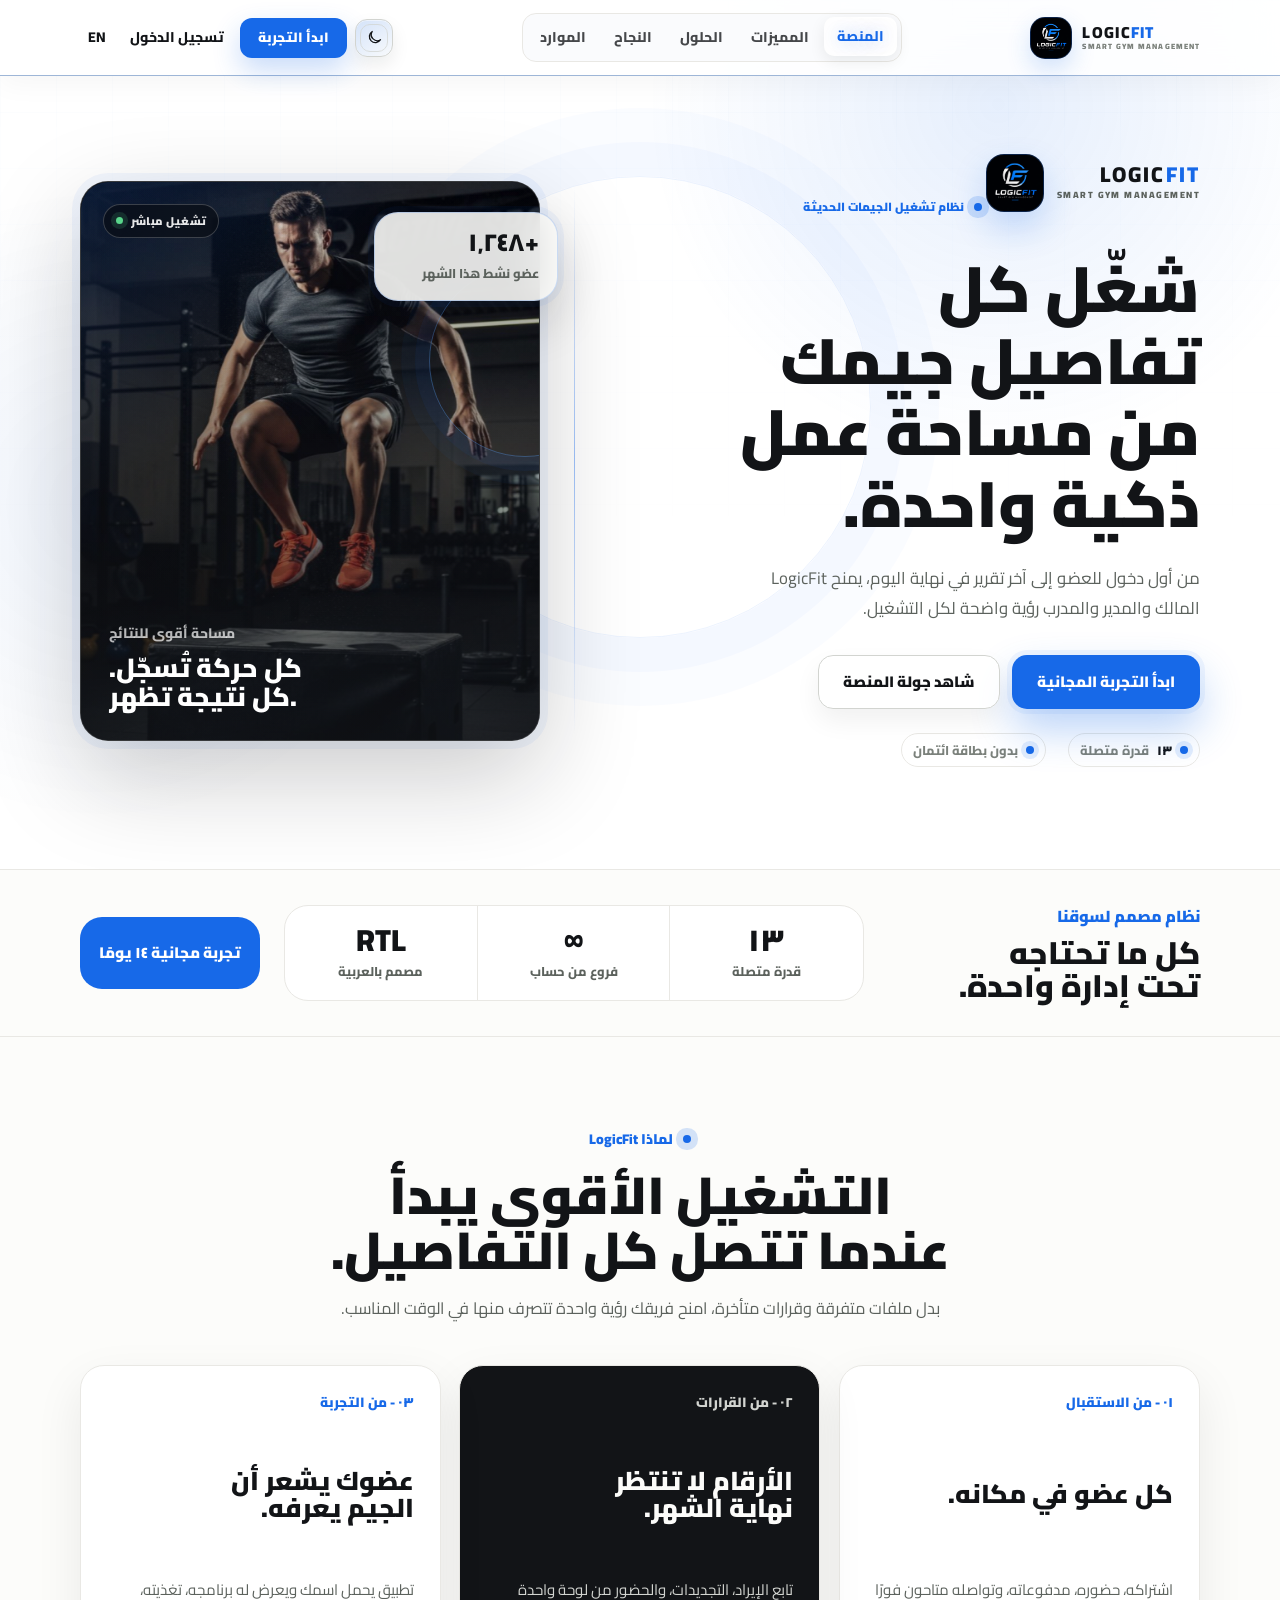
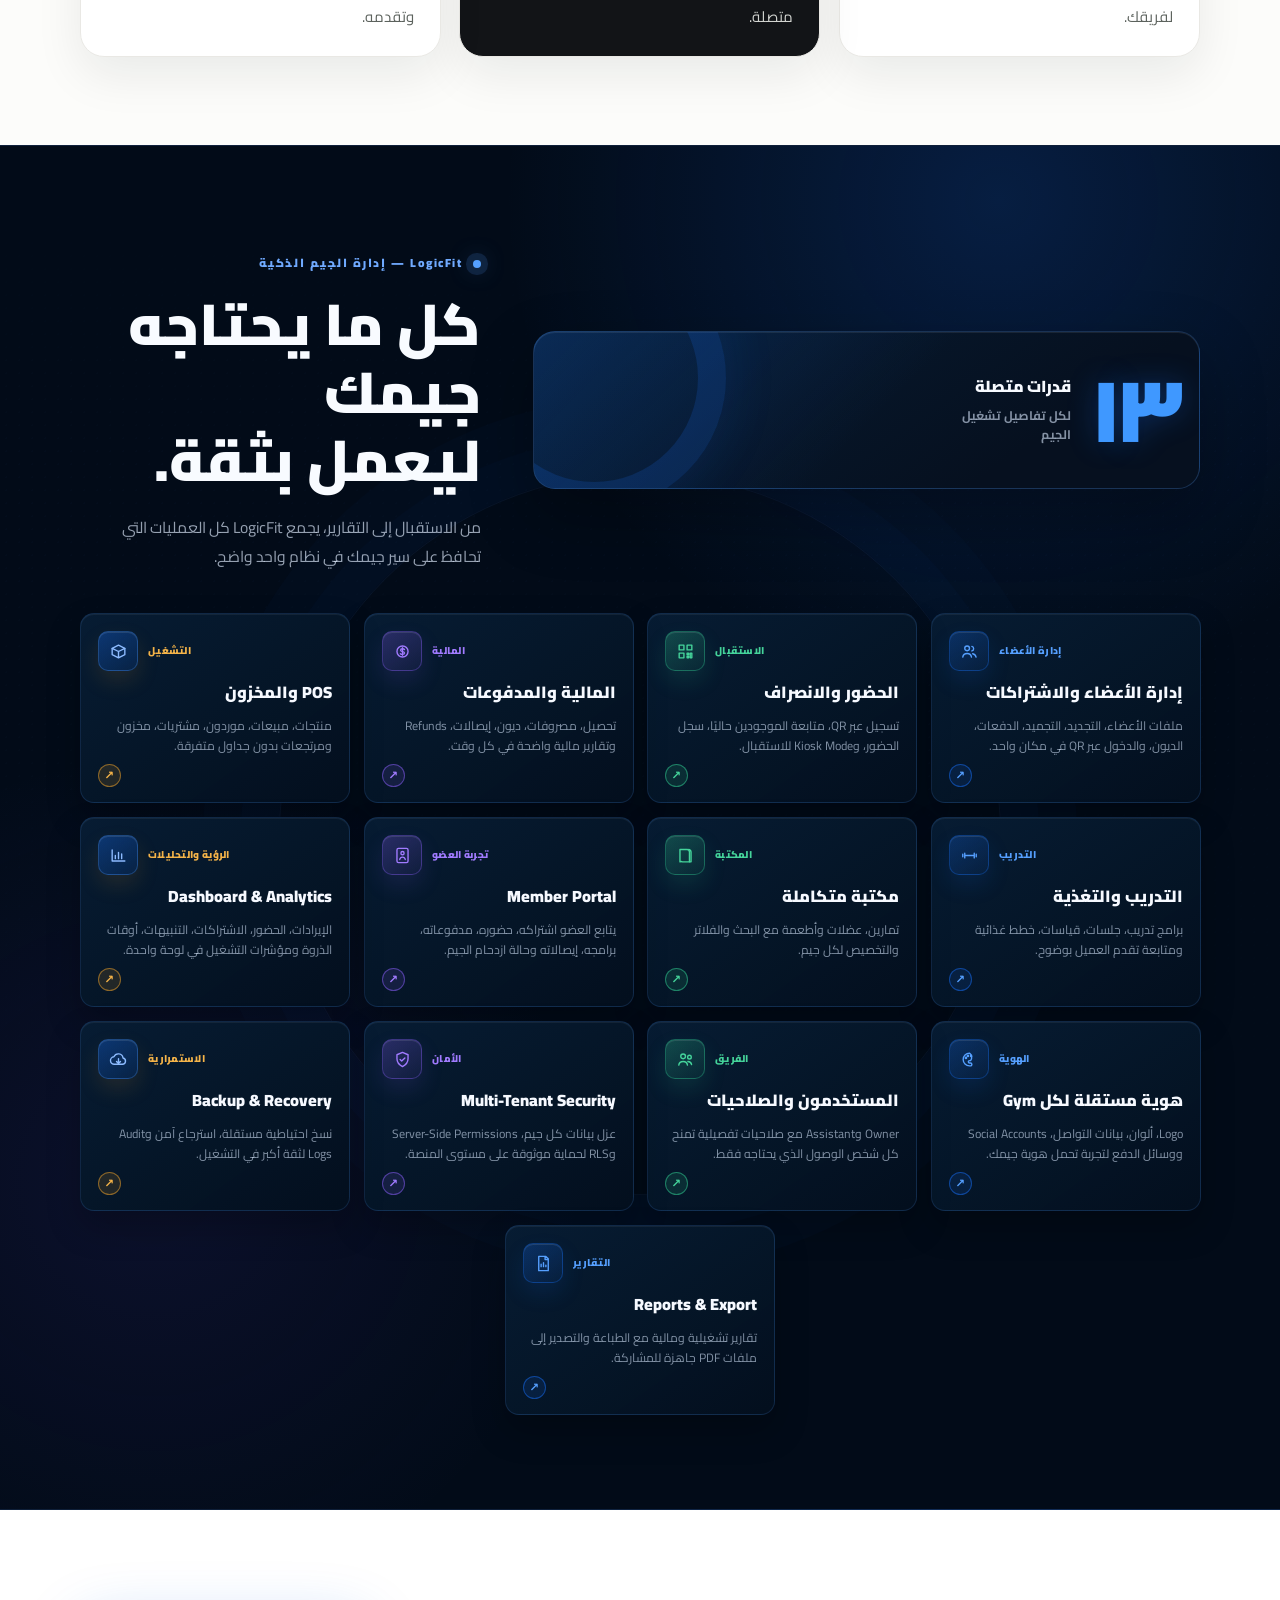
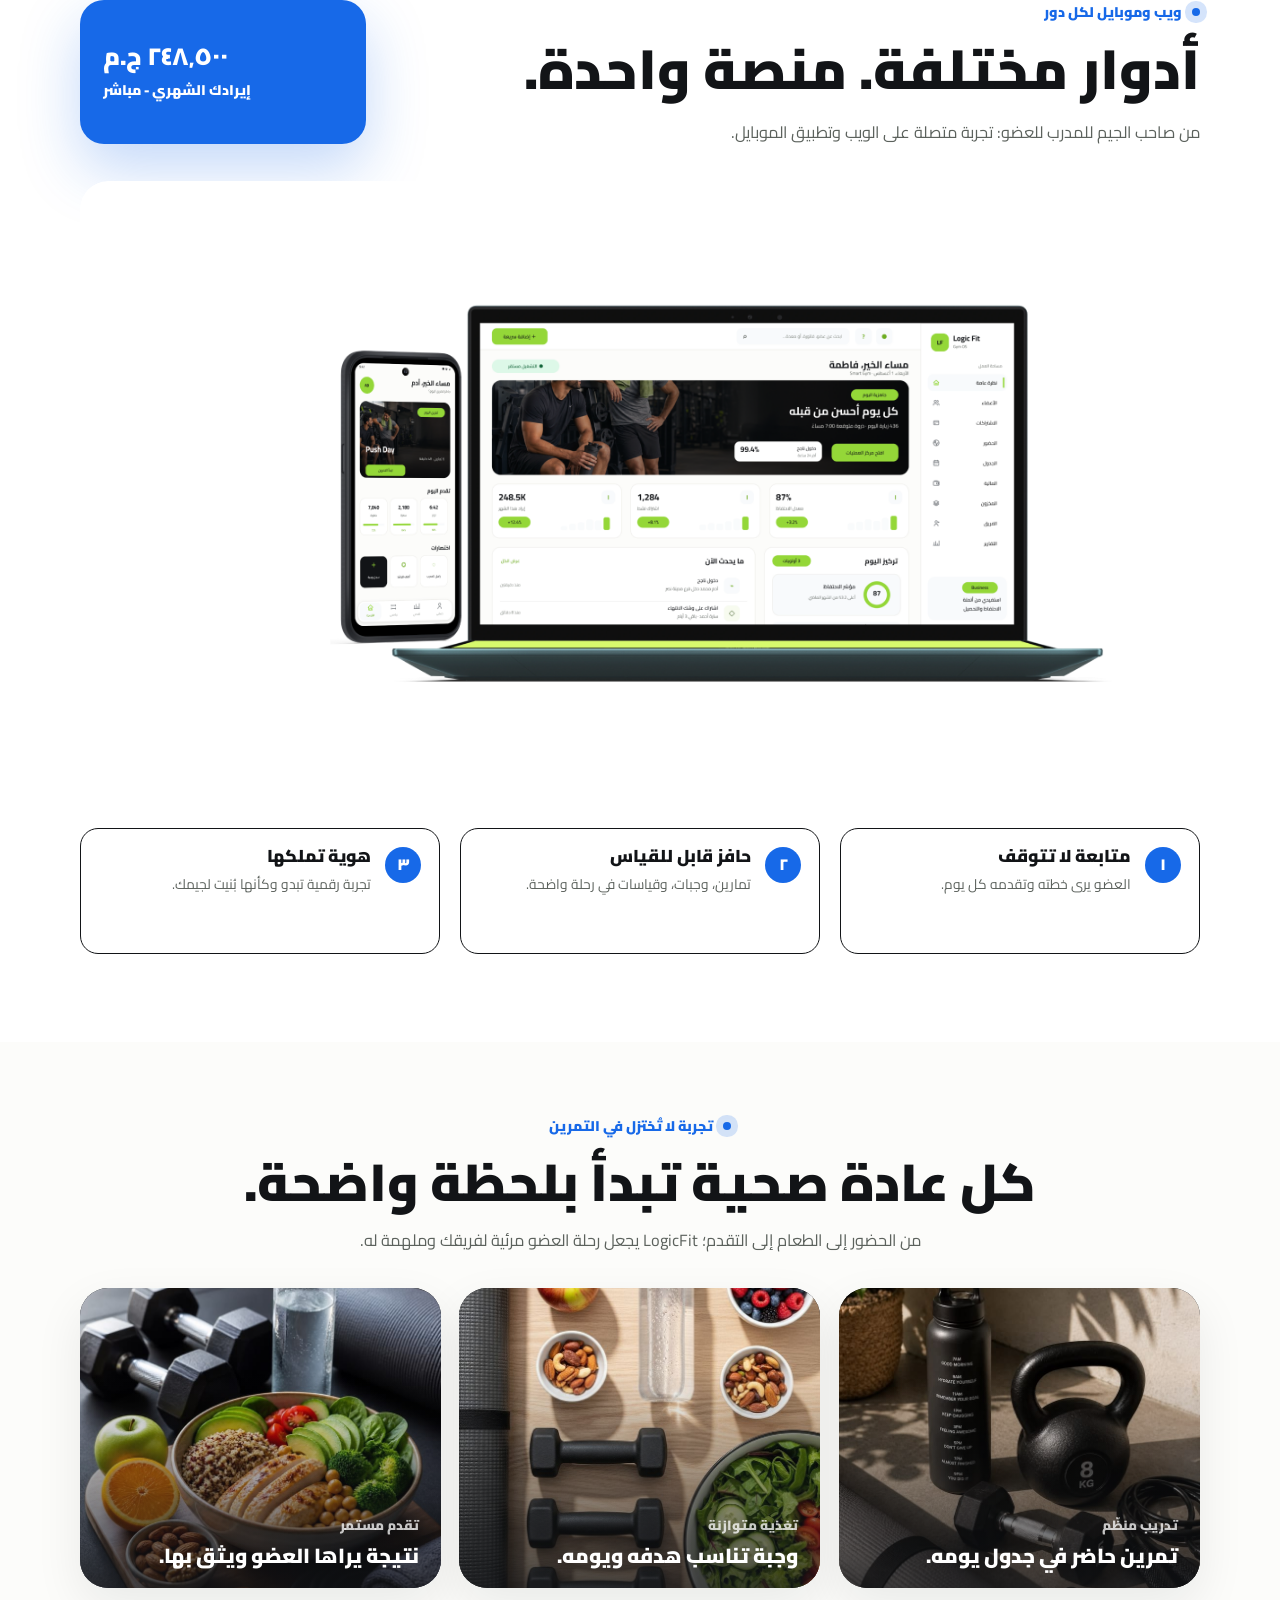
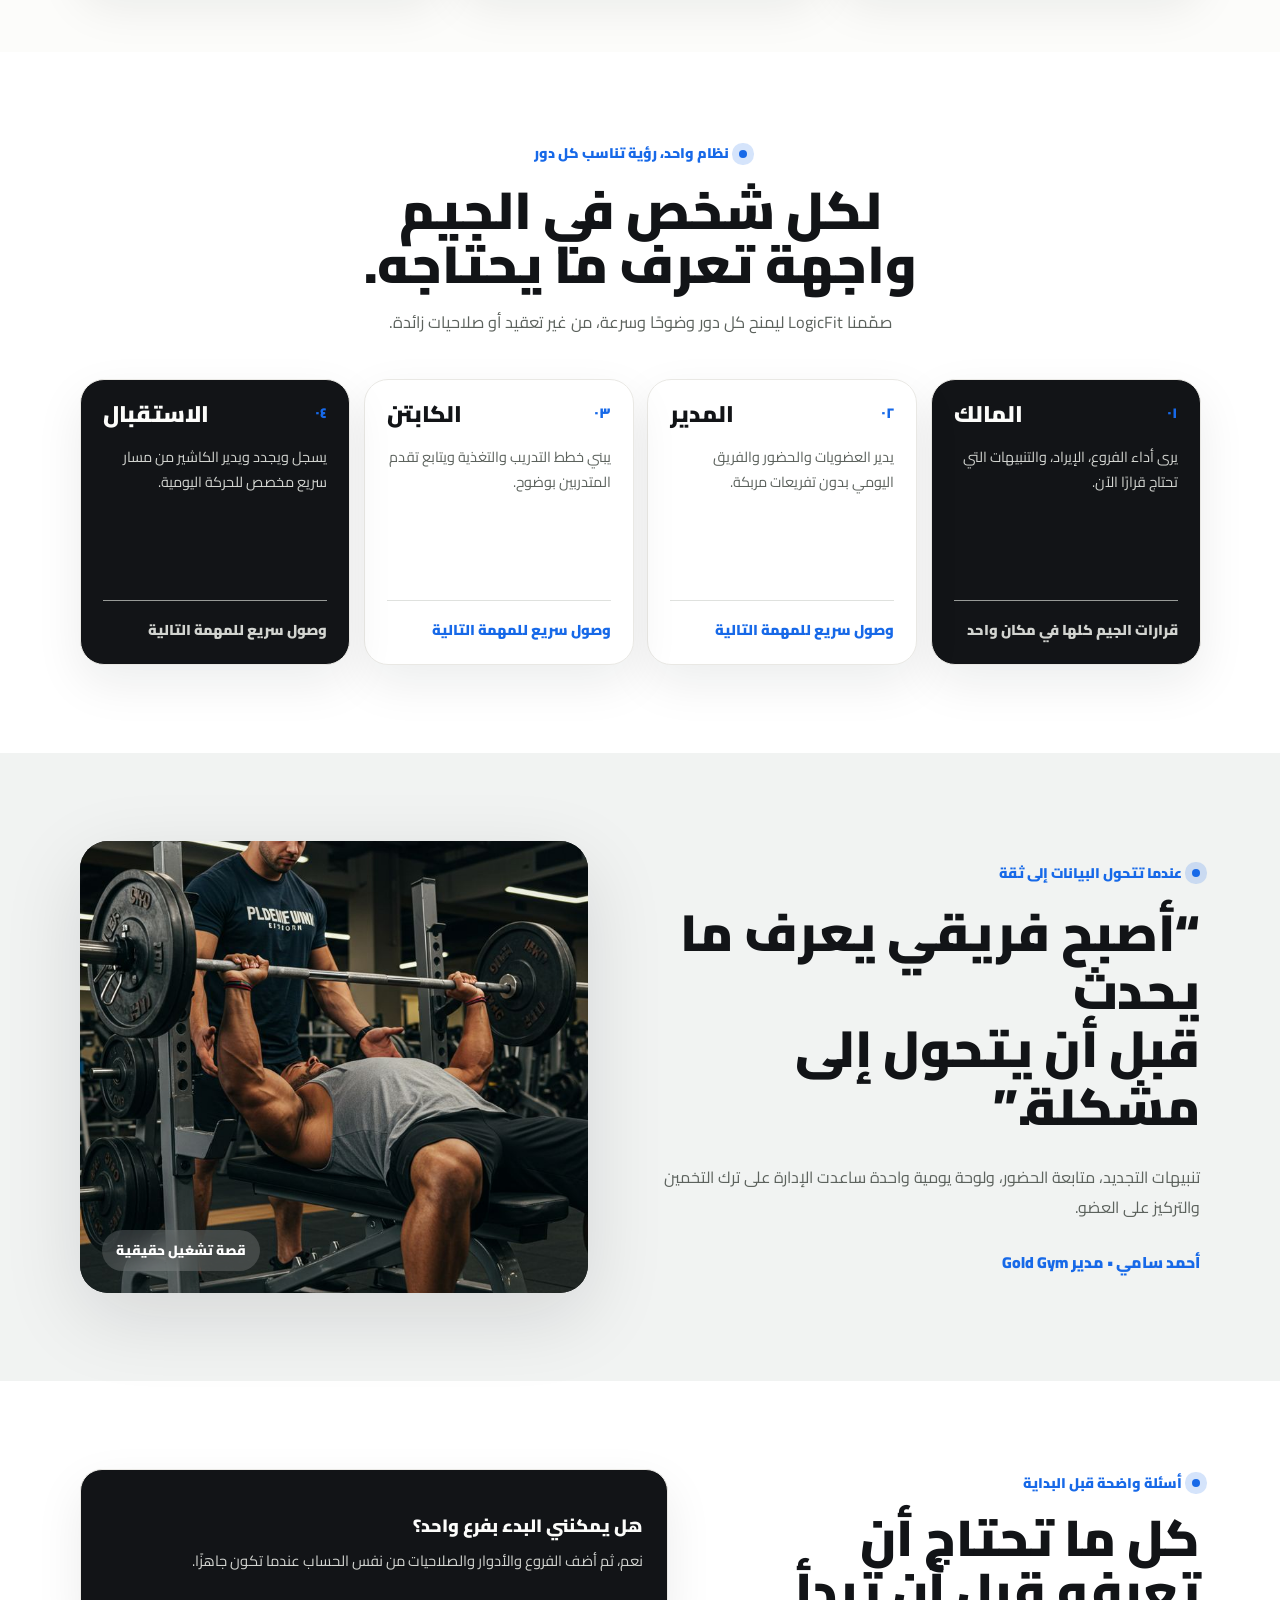
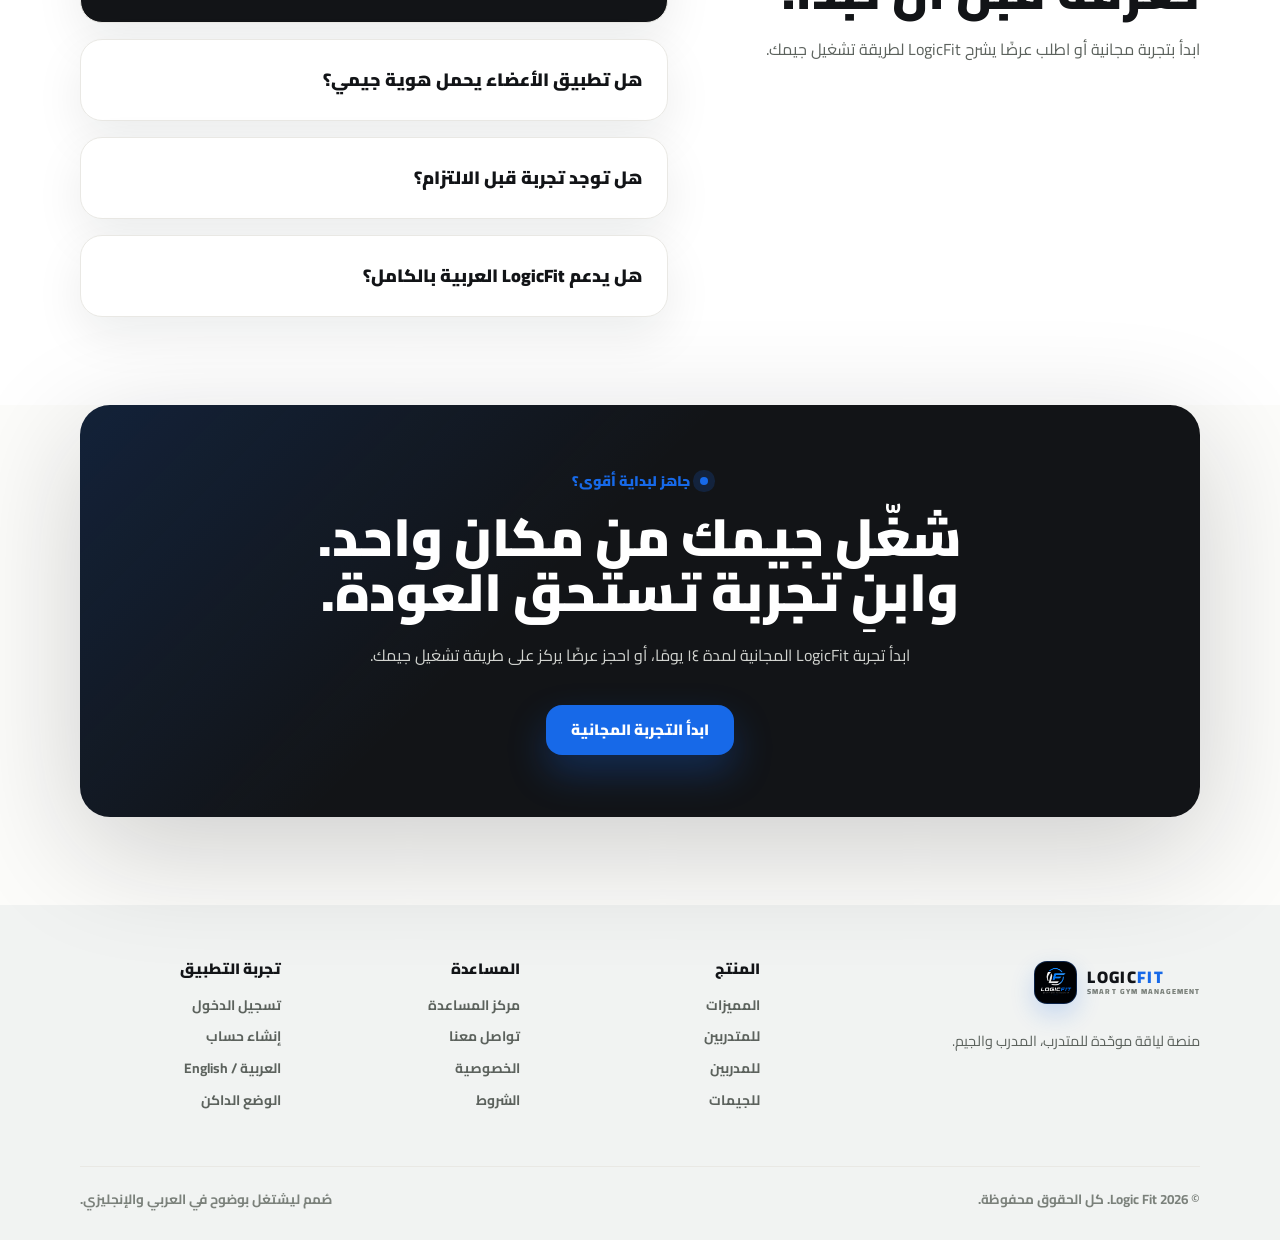
==== commit b12735b4: "feat: redesign feature showcase grid" ====
--- a/ar/index.html
+++ b/ar/index.html
@@ -91,7 +91,7 @@
           <a class="btn btn-secondary btn-large" href="#platform">شاهد جولة المنصة</a>
         </div>
         <div class="hero-proof-row" aria-label="مميزات LogicFit">
-          <span><i aria-hidden="true"></i><strong>١٤</strong> قدرة متصلة</span>
+          <span><i aria-hidden="true"></i><strong>١٣</strong> قدرة متصلة</span>
           <span><i aria-hidden="true"></i>بدون بطاقة ائتمان</span>
         </div>
       </div>
@@ -103,7 +103,7 @@
       <div class="wrap proof-strip-grid">
         <div class="proof-badge">تجربة مجانية ١٤ يومًا</div>
         <div class="proof-metrics" aria-label="مؤشرات LogicFit">
-          <article><strong data-count="14">١٤</strong><span>قدرة متصلة</span></article>
+          <article><strong data-count="13">١٣</strong><span>قدرة متصلة</span></article>
           <article><strong>∞</strong><span>فروع من حساب</span></article>
           <article><strong>RTL</strong><span>مصمم بالعربية</span></article>
         </div>
@@ -142,8 +142,8 @@
     <section class="section features-section" id="features">
       <div class="wrap">
         <div class="features-head">
-          <div class="features-summary rv" aria-label="١٤ قدرة متصلة">
-            <span class="features-count">١٤</span>
+          <div class="features-summary rv" aria-label="١٣ قدرة متصلة">
+            <span class="features-count">١٣</span>
             <div>
               <strong>قدرات متصلة</strong>
               <span>لكل تفاصيل تشغيل الجيم</span>
@@ -152,7 +152,7 @@
           <div class="features-intro">
             <p class="section-kicker">LogicFit — إدارة الجيم الذكية</p>
             <h2>كل ما يحتاجه جيمك ليعمل بثقة.</h2>
-            <p class="section-lead">من الاستقبال إلى إدارة المنصة، يجمع LogicFit كل العمليات التي تحافظ على سير جيمك في نظام واحد واضح.</p>
+            <p class="section-lead">من الاستقبال إلى التقارير، يجمع LogicFit كل العمليات التي تحافظ على سير جيمك في نظام واحد واضح.</p>
           </div>
         </div>
 
@@ -216,11 +216,6 @@
             <div class="feature-card-top"><span class="feature-index" aria-hidden="true"><svg viewBox="0 0 24 24"><path d="M7 18h10a4 4 0 0 0 .7-7.9A6 6 0 0 0 6.2 8.6 4.5 4.5 0 0 0 7 18Z"></path><path d="M12 11v6M9.5 14.5 12 17l2.5-2.5"></path></svg></span><span class="feature-label">الاستمرارية</span></div>
             <h3>Backup &amp; Recovery</h3>
             <p>نسخ احتياطية مستقلة، استرجاع آمن وAudit Logs لثقة أكبر في التشغيل.</p>
-          </article>
-          <article class="feature-card rv">
-            <div class="feature-card-top"><span class="feature-index" aria-hidden="true"><svg viewBox="0 0 24 24"><path d="m12 3 8 4-8 4-8-4 8-4Z"></path><path d="m4 12 8 4 8-4M4 17l8 4 8-4"></path></svg></span><span class="feature-label">المنصة</span></div>
-            <h3>SaaS Platform</h3>
-            <p>إدارة الجيمات، الباقات، الـTrials، الاشتراكات والاستخدام من Platform Admin.</p>
           </article>
           <article class="feature-card rv">
             <div class="feature-card-top"><span class="feature-index" aria-hidden="true"><svg viewBox="0 0 24 24"><path d="M6 3h9l3 3v15H6zM14 3v4h4"></path><path d="M9 16v-3M12 16v-5M15 16v-2"></path></svg></span><span class="feature-label">التقارير</span></div>
--- a/assets/css/style.css
+++ b/assets/css/style.css
@@ -2302,26 +2302,87 @@
 
 /* LogicFit brand refresh and motion layer */
 .hero-shell {
+  position: relative;
+  overflow: hidden;
+  padding: 28px 0 74px;
   background:
     radial-gradient(circle at 78% 12%, rgba(23, 105, 232, 0.11), transparent 28%),
     radial-gradient(circle at 8% 58%, rgba(23, 105, 232, 0.06), transparent 25%),
     var(--lf-background-surface);
 }
 
+.hero-shell::before {
+  content: "";
+  position: absolute;
+  inset: 0;
+  pointer-events: none;
+  background-image:
+    linear-gradient(rgba(23, 105, 232, 0.045) 1px, transparent 1px),
+    linear-gradient(90deg, rgba(23, 105, 232, 0.045) 1px, transparent 1px);
+  background-size: 56px 56px;
+  -webkit-mask-image: linear-gradient(180deg, rgba(0, 0, 0, 0.62), transparent 76%);
+  mask-image: linear-gradient(180deg, rgba(0, 0, 0, 0.62), transparent 76%);
+  opacity: 0.58;
+}
+
+.hero-shell::after {
+  content: "";
+  position: absolute;
+  top: 176px;
+  left: 50%;
+  width: 460px;
+  height: 460px;
+  border: 1px solid rgba(23, 105, 232, 0.08);
+  border-radius: 50%;
+  box-shadow: 0 0 0 34px rgba(23, 105, 232, 0.025), 0 0 0 68px rgba(23, 105, 232, 0.018);
+  pointer-events: none;
+  transform: translateX(-50%);
+}
+
+html[data-theme="dark"] .hero-shell::before {
+  background-image:
+    linear-gradient(rgba(85, 157, 255, 0.07) 1px, transparent 1px),
+    linear-gradient(90deg, rgba(85, 157, 255, 0.07) 1px, transparent 1px);
+}
+
 .nav-v2 {
+  position: fixed;
+  top: 0;
+  left: 0;
+  translate: 0 0;
+  width: 100%;
+  max-width: none;
+  min-height: 76px;
   display: grid;
   grid-template-columns: auto minmax(0, 1fr) auto;
   grid-template-areas: "brand links controls";
   align-items: center;
   gap: 24px;
-  padding: 9px 12px 9px 18px;
+  margin-inline: 0;
+  padding: 12px max(24px, calc((100vw - var(--lf-max)) / 2));
+  border-width: 0 0 1px;
+  border-radius: 0;
   border-color: color-mix(in srgb, var(--lf-border-default) 72%, var(--lf-action-primary-background));
   background: color-mix(in srgb, var(--lf-background-surface) 86%, transparent);
-  box-shadow: 0 20px 60px rgba(18, 20, 23, 0.1);
+  box-shadow: 0 8px 28px rgba(18, 20, 23, 0.04);
+  transition: min-height 0.24s ease, padding 0.24s ease, background 0.24s ease, border-color 0.24s ease, box-shadow 0.24s ease;
 }
 
 html[dir="rtl"] .nav-v2 {
   grid-template-areas: "controls links brand";
+}
+
+.nav-v2.is-scrolled {
+  min-height: 62px;
+  padding-block: 8px;
+  background: color-mix(in srgb, var(--lf-background-surface) 96%, transparent);
+  border-color: color-mix(in srgb, var(--lf-border-default) 84%, var(--lf-action-primary-background));
+  box-shadow: 0 16px 42px rgba(18, 20, 23, 0.13);
+}
+
+html[data-theme="dark"] .nav-v2.is-scrolled {
+  background: color-mix(in srgb, var(--lf-background-surface) 94%, #000000);
+  box-shadow: 0 16px 42px rgba(0, 0, 0, 0.42);
 }
 
 .nav-brand {
@@ -2464,11 +2525,40 @@
 }
 
 .hero-canvas {
-  margin-top: 78px;
+  z-index: 1;
+  min-height: 640px;
+  gap: 64px;
+  margin-top: 98px;
 }
 
 .hero-copy {
+  position: relative;
   max-width: 610px;
+  padding-block: 28px;
+}
+
+.hero-copy::before {
+  content: "";
+  position: absolute;
+  inset-block: 9%;
+  inset-inline-start: -30px;
+  width: 1px;
+  background: linear-gradient(180deg, transparent, rgba(23, 105, 232, 0.58), transparent);
+  opacity: 0.72;
+}
+
+html[dir="rtl"] .hero-copy::before {
+  inset-inline-start: auto;
+  inset-inline-end: -30px;
+}
+
+.hero-copy > .section-kicker {
+  font-size: 0.74rem;
+  letter-spacing: 0.14em;
+}
+
+html[dir="rtl"] .hero-copy > .section-kicker {
+  letter-spacing: 0;
 }
 
 .hero-brand-lockup {
@@ -2534,6 +2624,20 @@
 .hero-actions {
   gap: 12px;
   margin-top: 31px;
+}
+
+.hero-actions .btn {
+  min-height: 54px;
+  border-radius: 15px;
+}
+
+.hero-actions .btn-primary {
+  box-shadow: 0 20px 42px rgba(23, 105, 232, 0.3), 0 0 0 5px rgba(23, 105, 232, 0.06);
+}
+
+.hero-actions .btn-secondary {
+  background: color-mix(in srgb, var(--lf-background-surface) 72%, transparent);
+  box-shadow: 0 12px 26px rgba(18, 20, 23, 0.06);
 }
 
 .hero-proof-row {
@@ -2550,6 +2654,11 @@
   display: inline-flex;
   align-items: center;
   gap: 8px;
+  min-height: 32px;
+  padding: 6px 11px;
+  border: 1px solid var(--lf-border-subtle);
+  border-radius: 999px;
+  background: color-mix(in srgb, var(--lf-background-surface) 72%, transparent);
 }
 
 .hero-proof-row i {
@@ -2570,6 +2679,11 @@
   height: 560px;
   border: 1px solid rgba(255, 255, 255, 0.16);
   box-shadow: 0 35px 100px rgba(18, 20, 23, 0.22), 0 0 0 8px rgba(23, 105, 232, 0.05);
+}
+
+.floating-metric {
+  border-color: rgba(23, 105, 232, 0.2);
+  box-shadow: 0 22px 48px rgba(18, 20, 23, 0.16), 0 0 0 6px rgba(23, 105, 232, 0.05);
 }
 
 .hero-media::before,
@@ -2855,7 +2969,7 @@
 @media (max-width: 1180px) {
   .nav-v2 {
     gap: 14px;
-    padding-inline: 14px;
+    padding-inline: max(22px, calc((100vw - var(--lf-max)) / 2));
   }
 
   .nav-links a {
@@ -2868,6 +2982,10 @@
 
   .hero-canvas {
     margin-top: 72px;
+  }
+
+  .hero-copy h1 {
+    font-size: clamp(3.35rem, 6.4vw, 4.35rem);
   }
 }
 
@@ -2876,6 +2994,8 @@
     grid-template-columns: 40px minmax(0, 1fr) auto;
     grid-template-areas: "controls brand menu";
     gap: 10px;
+    min-height: 68px;
+    padding: 10px max(16px, calc((100vw - var(--lf-max)) / 2));
   }
 
   html[dir="rtl"] .nav-v2 {
@@ -2909,10 +3029,28 @@
 
   .nav-links {
     grid-area: auto;
+    inset: 80px 16px auto;
+    border-radius: 18px;
+  }
+
+  .nav-v2.is-scrolled .nav-links {
+    top: 72px;
   }
 
   .hero-canvas {
-    margin-top: 74px;
+    min-height: 0;
+    gap: 38px;
+    margin-top: 84px;
+  }
+
+  .hero-copy::before {
+    display: none;
+  }
+
+  .hero-shell::after {
+    top: 230px;
+    width: 320px;
+    height: 320px;
   }
 
   .hero-copy h1 {
@@ -2928,6 +3066,7 @@
 @media (max-width: 620px) {
   .nav-v2 {
     grid-template-columns: 40px minmax(0, 1fr) 40px;
+    padding-inline: 16px;
   }
 
   .nav-controls {
@@ -2956,7 +3095,7 @@
   }
 
   .hero-canvas {
-    margin-top: 74px;
+    margin-top: 82px;
   }
 
   .hero-brand-lockup {
@@ -3024,3 +3163,382 @@
     animation: none !important;
   }
 }
+
+/* Feature spotlight: compact product grid inspired by the reference */
+.features-section {
+  position: relative;
+  isolation: isolate;
+  overflow: hidden;
+  padding-block: 104px 94px;
+  border-block: 1px solid rgba(85, 157, 255, 0.14);
+  background:
+    radial-gradient(circle at 78% 4%, rgba(23, 105, 232, 0.2), transparent 30%),
+    radial-gradient(circle at 12% 76%, rgba(81, 57, 190, 0.12), transparent 28%),
+    #020b18;
+  color: #f7f9ff;
+}
+
+.features-section::before {
+  content: "";
+  position: absolute;
+  inset: 0;
+  z-index: -1;
+  pointer-events: none;
+  background-image: radial-gradient(rgba(85, 157, 255, 0.2) 1px, transparent 1px);
+  background-size: 13px 13px;
+  mask-image: linear-gradient(180deg, transparent 0%, rgba(0, 0, 0, 0.42) 24%, transparent 88%);
+  opacity: 0.24;
+}
+
+.features-section::after {
+  content: "";
+  position: absolute;
+  top: 24%;
+  left: 50%;
+  z-index: -1;
+  width: 720px;
+  height: 720px;
+  border: 1px solid rgba(85, 157, 255, 0.07);
+  border-radius: 50%;
+  box-shadow: 0 0 0 38px rgba(23, 105, 232, 0.025), 0 0 0 76px rgba(23, 105, 232, 0.018);
+  pointer-events: none;
+  transform: translateX(-50%);
+}
+
+.features-section > .wrap {
+  position: relative;
+  z-index: 1;
+}
+
+.features-head {
+  grid-template-columns: minmax(0, 1.25fr) minmax(270px, 0.75fr);
+  grid-template-areas: "intro summary";
+  gap: 52px;
+  align-items: center;
+  margin-bottom: 42px;
+}
+
+html[dir="rtl"] .features-head {
+  grid-template-areas: "summary intro";
+}
+
+.features-intro {
+  grid-area: intro;
+  max-width: 700px;
+}
+
+.features-section .features-intro .section-kicker {
+  color: #70aaff;
+  font-size: 0.74rem;
+  letter-spacing: 0.13em;
+}
+
+.features-section .features-intro .section-kicker::before {
+  background: #55a0ff;
+  box-shadow: 0 0 0 7px rgba(85, 157, 255, 0.14), 0 0 22px rgba(85, 157, 255, 0.7);
+}
+
+.features-section .features-intro h2 {
+  max-width: 680px;
+  margin-top: 16px;
+  color: #f8fbff;
+  font-size: clamp(2.45rem, 4.5vw, 4.15rem);
+  letter-spacing: -0.045em;
+  line-height: 1.02;
+}
+
+.features-section .features-intro .section-lead {
+  max-width: 620px;
+  margin-top: 18px;
+  color: rgba(220, 231, 249, 0.68);
+  font-size: 0.98rem;
+  line-height: 1.85;
+}
+
+html[dir="rtl"] .features-section .features-intro h2 {
+  letter-spacing: 0;
+  line-height: 1.18;
+}
+
+.features-summary {
+  grid-area: summary;
+  min-height: 158px;
+  align-items: center;
+  gap: 18px;
+  padding: 22px;
+  border: 1px solid rgba(85, 157, 255, 0.24);
+  border-radius: 22px;
+  background:
+    linear-gradient(135deg, rgba(23, 105, 232, 0.18), transparent 52%),
+    linear-gradient(145deg, #071d35, #06101f 74%);
+  box-shadow: 0 26px 64px rgba(0, 0, 0, 0.28), inset 0 1px 0 rgba(255, 255, 255, 0.08);
+}
+
+.features-summary::before {
+  top: -86px;
+  right: -72px;
+  width: 208px;
+  height: 208px;
+  border: 28px solid rgba(23, 105, 232, 0.18);
+  box-shadow: 0 0 54px rgba(23, 105, 232, 0.12);
+}
+
+html[dir="rtl"] .features-summary::before {
+  right: auto;
+  left: -72px;
+}
+
+.features-count {
+  color: #3f98ff;
+  font-size: clamp(4.25rem, 7vw, 6.2rem);
+  letter-spacing: -0.1em;
+  line-height: 0.78;
+  text-shadow: 0 0 30px rgba(23, 105, 232, 0.32);
+}
+
+.features-summary > div {
+  gap: 7px;
+}
+
+.features-summary strong {
+  color: #f7faff;
+  font-size: 1rem;
+}
+
+.features-summary > div span {
+  max-width: 18ch;
+  color: rgba(210, 224, 245, 0.62);
+  font-size: 0.78rem;
+  line-height: 1.55;
+}
+
+.features-grid {
+  position: relative;
+  grid-template-columns: repeat(4, minmax(0, 1fr));
+  gap: 14px;
+}
+
+.features-section .feature-card {
+  --feature-accent: #56a0ff;
+  --feature-rgb: 23, 105, 232;
+  min-height: 190px;
+  gap: 12px;
+  padding: 17px 17px 15px;
+  border: 1px solid rgba(85, 157, 255, 0.16);
+  border-radius: 14px;
+  background:
+    linear-gradient(145deg, rgba(7, 28, 52, 0.96), rgba(3, 15, 29, 0.98)),
+    #061426;
+  box-shadow: 0 16px 34px rgba(0, 0, 0, 0.24), inset 0 1px 0 rgba(255, 255, 255, 0.055);
+  color: #f7faff;
+}
+
+.features-section .feature-card:nth-child(4n + 2) {
+  --feature-accent: #45d49b;
+  --feature-rgb: 48, 198, 143;
+}
+
+.features-section .feature-card:nth-child(4n + 3) {
+  --feature-accent: #a17bff;
+  --feature-rgb: 132, 91, 240;
+}
+
+.features-section .feature-card:nth-child(4n + 4) {
+  --feature-accent: #f5b449;
+  --feature-rgb: 230, 157, 42;
+}
+
+.features-section .feature-card::before {
+  top: 0;
+  left: -120%;
+  width: 84%;
+  height: 1px;
+  background: linear-gradient(90deg, transparent, var(--feature-accent), transparent);
+  transform: skewX(-22deg);
+  transition: left 0.7s cubic-bezier(0.2, 0.7, 0.2, 1);
+}
+
+.features-section .feature-card::after {
+  right: -58px;
+  bottom: -78px;
+  width: 170px;
+  height: 170px;
+  background: radial-gradient(circle, rgba(var(--feature-rgb), 0.2), transparent 68%);
+  opacity: 0;
+  transform: scale(0.72);
+  transition: opacity 0.32s ease, transform 0.32s ease;
+}
+
+html[dir="rtl"] .features-section .feature-card::before {
+  left: auto;
+  right: -120%;
+}
+
+.features-section .feature-card:hover {
+  border-color: rgba(var(--feature-rgb), 0.5);
+  background:
+    linear-gradient(145deg, rgba(9, 37, 68, 0.98), rgba(4, 18, 36, 0.99)),
+    #061426;
+  box-shadow: 0 24px 48px rgba(0, 0, 0, 0.3), 0 0 0 4px rgba(var(--feature-rgb), 0.055);
+}
+
+.features-section .feature-card:hover::before {
+  left: 118%;
+}
+
+html[dir="rtl"] .features-section .feature-card:hover::before {
+  right: 118%;
+}
+
+.features-section .feature-card:hover::after {
+  opacity: 1;
+  transform: scale(1);
+}
+
+.features-section .feature-card-top {
+  min-height: 40px;
+  direction: ltr;
+}
+
+html[dir="rtl"] .features-section .feature-label {
+  direction: rtl;
+}
+
+.features-section .feature-index {
+  width: 40px;
+  height: 40px;
+  flex-basis: 40px;
+  border: 1px solid rgba(var(--feature-rgb), 0.34);
+  border-radius: 10px;
+  background: linear-gradient(145deg, rgba(var(--feature-rgb), 0.28), rgba(var(--feature-rgb), 0.08));
+  box-shadow: 0 10px 22px rgba(var(--feature-rgb), 0.13), inset 0 1px 0 rgba(255, 255, 255, 0.1);
+  color: var(--feature-accent);
+}
+
+.features-section .feature-index svg {
+  width: 19px;
+  height: 19px;
+  stroke-width: 1.75;
+}
+
+.features-section .feature-label {
+  color: var(--feature-accent);
+  font-size: 0.62rem;
+  letter-spacing: 0.03em;
+  line-height: 1.25;
+}
+
+.features-section .feature-card h3,
+.features-section .feature-card:nth-child(4n) h3 {
+  color: #f6f9ff;
+  font-size: 1.02rem;
+  line-height: 1.22;
+}
+
+.features-section .feature-card p,
+.features-section .feature-card:nth-child(4n) p {
+  position: relative;
+  min-height: 48px;
+  padding-bottom: 31px;
+  color: rgba(207, 222, 243, 0.62);
+  font-size: 0.76rem;
+  line-height: 1.65;
+}
+
+.features-section .feature-card p::after {
+  content: "↗";
+  position: absolute;
+  left: 0;
+  right: auto;
+  bottom: 0;
+  width: 21px;
+  height: 21px;
+  display: grid;
+  place-items: center;
+  border: 1px solid rgba(var(--feature-rgb), 0.55);
+  border-radius: 50%;
+  background: rgba(var(--feature-rgb), 0.13);
+  color: var(--feature-accent);
+  font-size: 0.73rem;
+  font-weight: 900;
+  line-height: 1;
+  transition: transform 0.28s ease, background 0.28s ease, box-shadow 0.28s ease;
+}
+
+.features-section .feature-card:hover p::after {
+  background: rgba(var(--feature-rgb), 0.26);
+  box-shadow: 0 0 0 5px rgba(var(--feature-rgb), 0.08);
+  transform: translate(2px, -2px) rotate(8deg);
+}
+
+.features-section .feature-card:last-child {
+  grid-column: 2 / span 2;
+  width: calc(50% - 7px);
+  justify-self: center;
+}
+
+@media (max-width: 1180px) {
+  .features-head {
+    grid-template-columns: 1fr;
+    grid-template-areas:
+      "intro"
+      "summary";
+    gap: 28px;
+  }
+
+  .features-summary {
+    max-width: 440px;
+    justify-self: start;
+  }
+
+  html[dir="rtl"] .features-summary {
+    justify-self: end;
+  }
+
+  .features-grid {
+    grid-template-columns: repeat(2, minmax(0, 1fr));
+  }
+
+  .features-section .feature-card:last-child {
+    grid-column: 1 / -1;
+    width: min(100%, 460px);
+  }
+}
+
+@media (max-width: 620px) {
+  .features-section {
+    padding-block: 78px 70px;
+  }
+
+  .features-section::after {
+    top: 22%;
+    width: 430px;
+    height: 430px;
+  }
+
+  .features-section .features-intro h2 {
+    font-size: 2.35rem;
+  }
+
+  .features-summary {
+    min-height: 132px;
+    padding: 18px;
+  }
+
+  .features-count {
+    font-size: 4.5rem;
+  }
+
+  .features-grid {
+    grid-template-columns: 1fr;
+  }
+
+  .features-section .feature-card {
+    min-height: 184px;
+  }
+
+  .features-section .feature-card:last-child {
+    grid-column: auto;
+    width: 100%;
+  }
+}
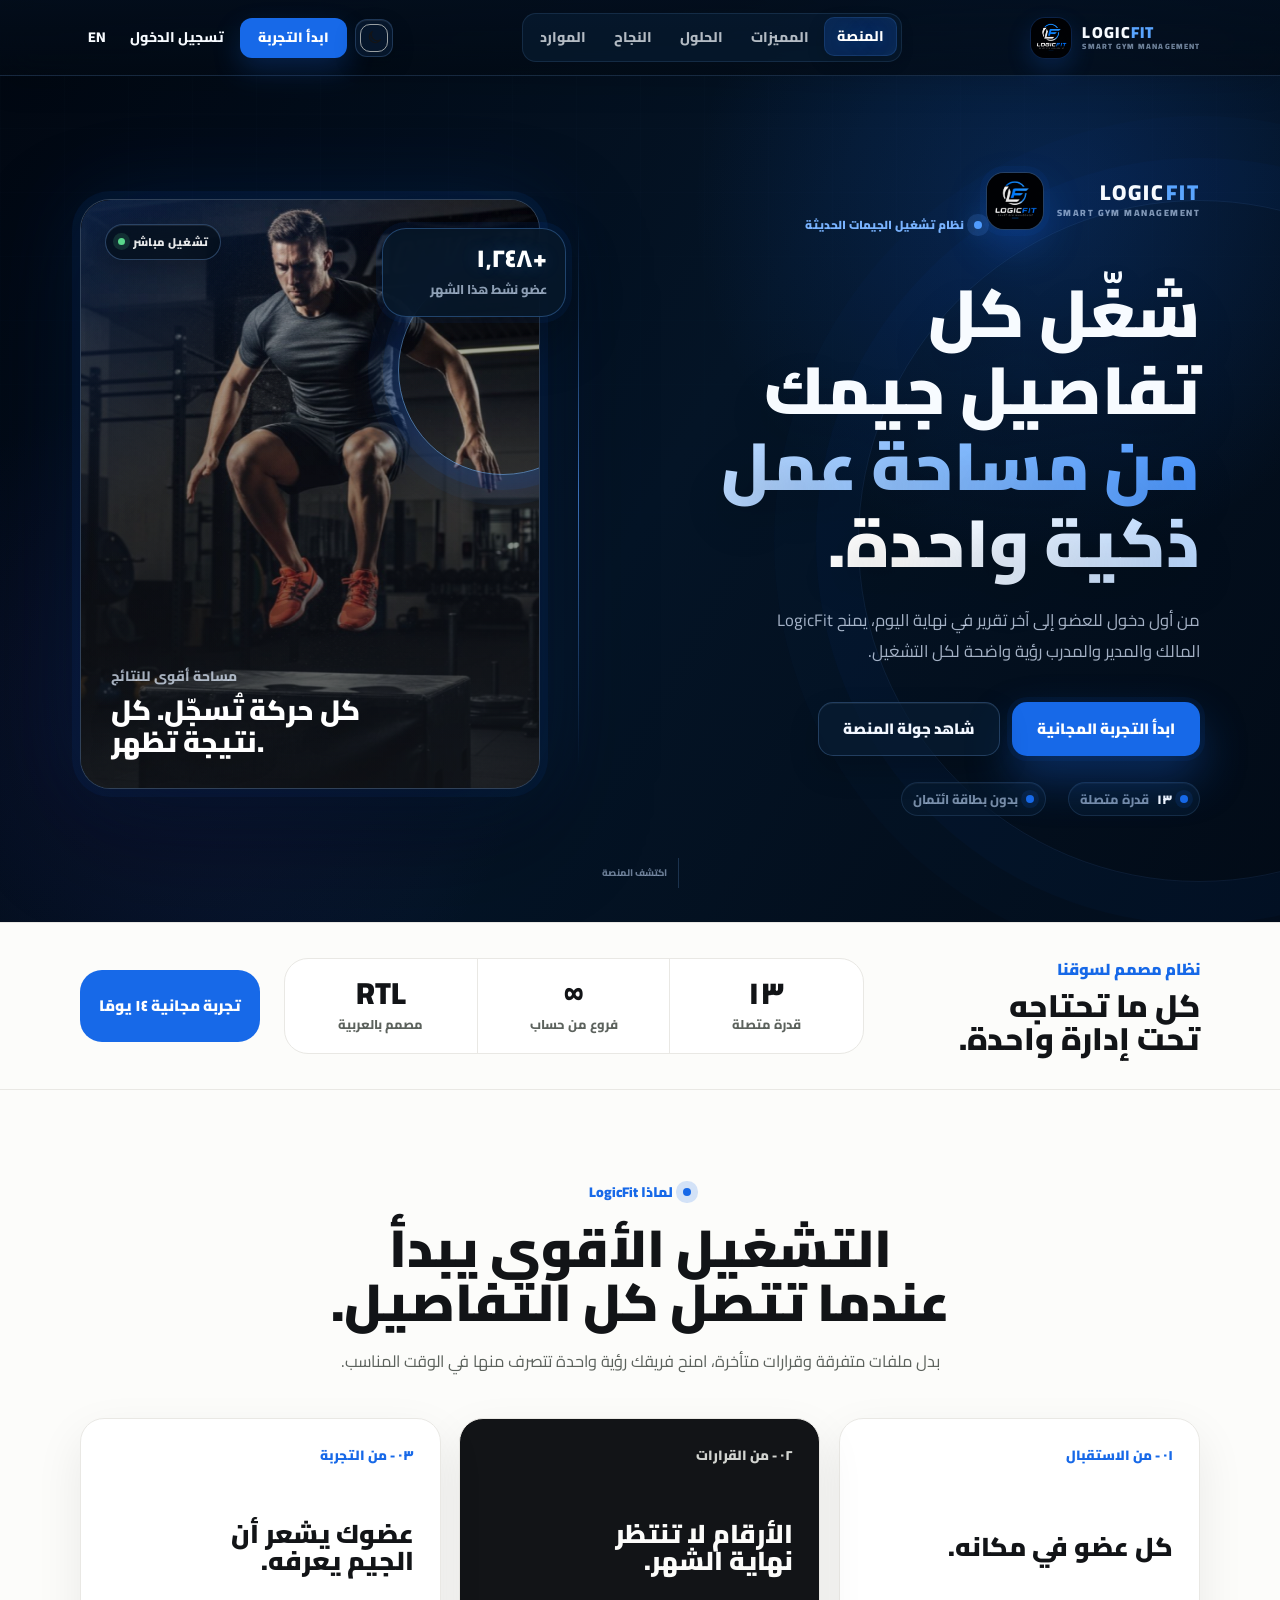
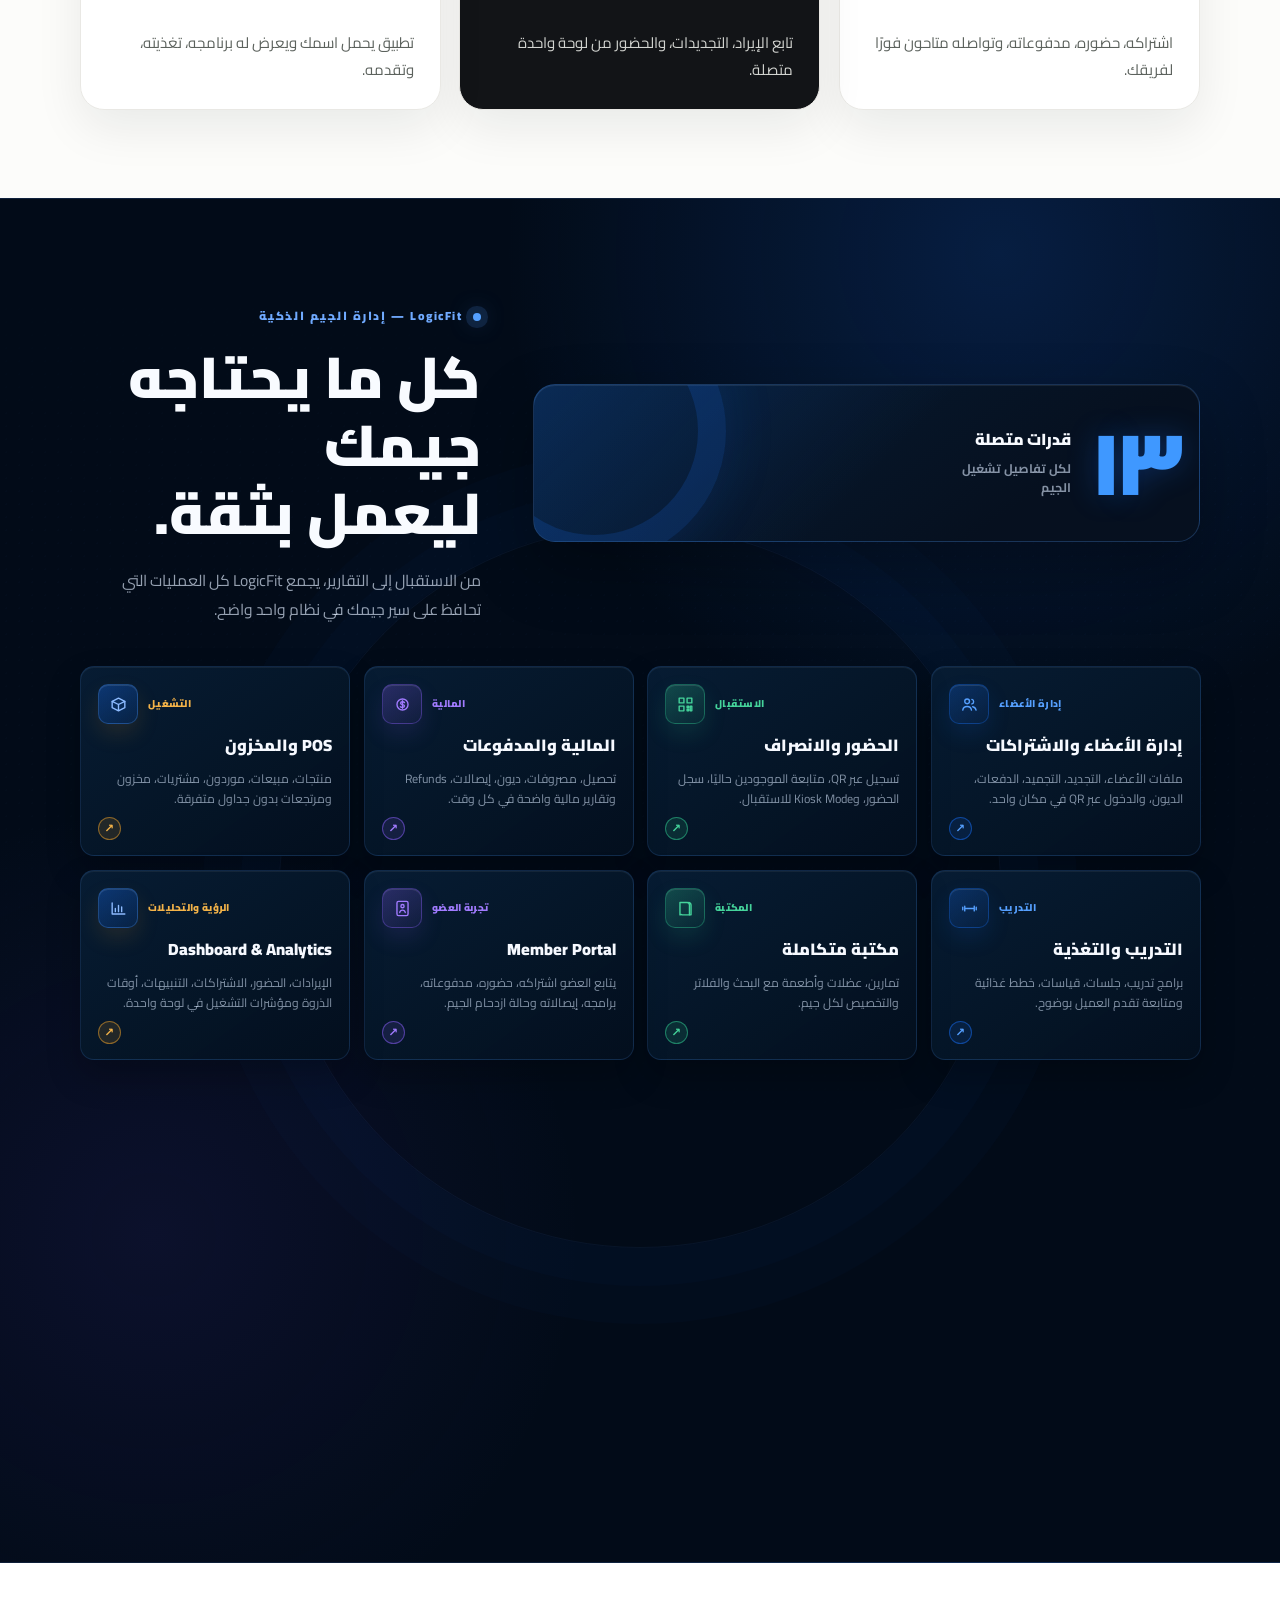
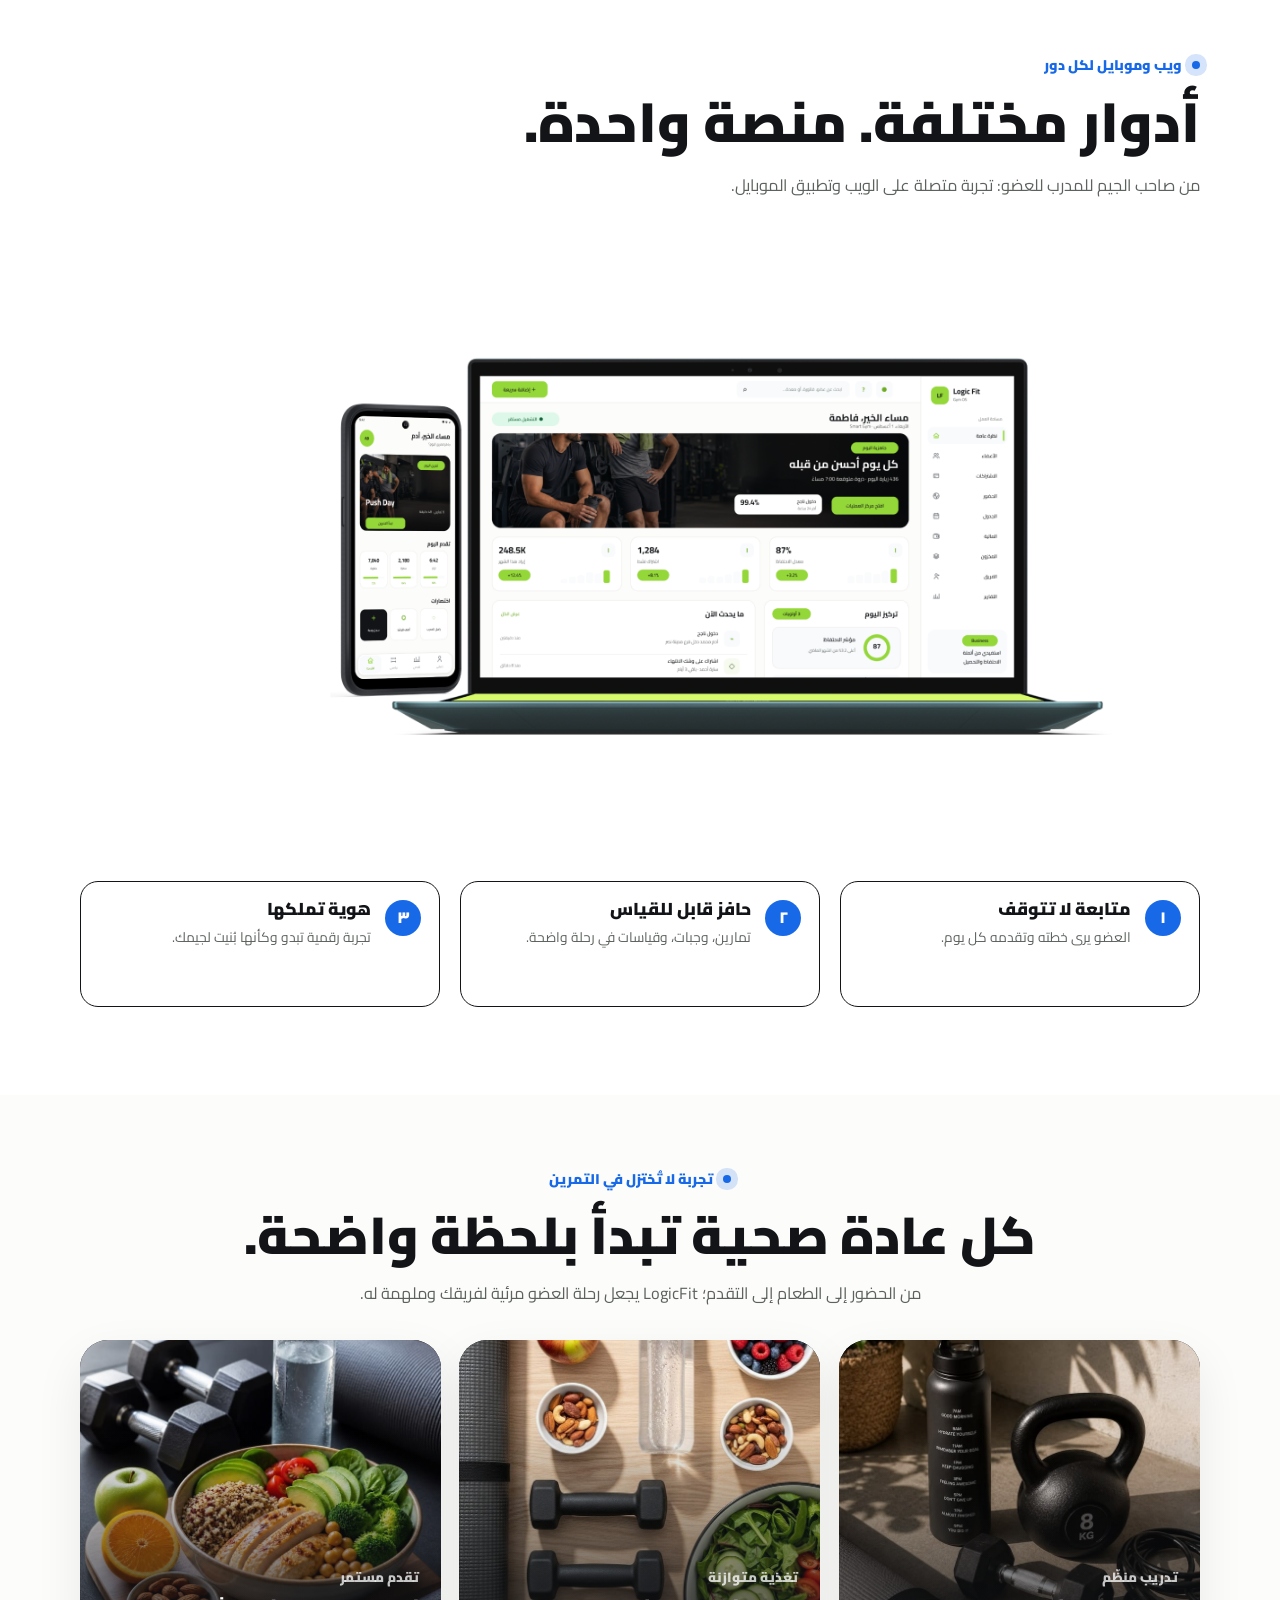
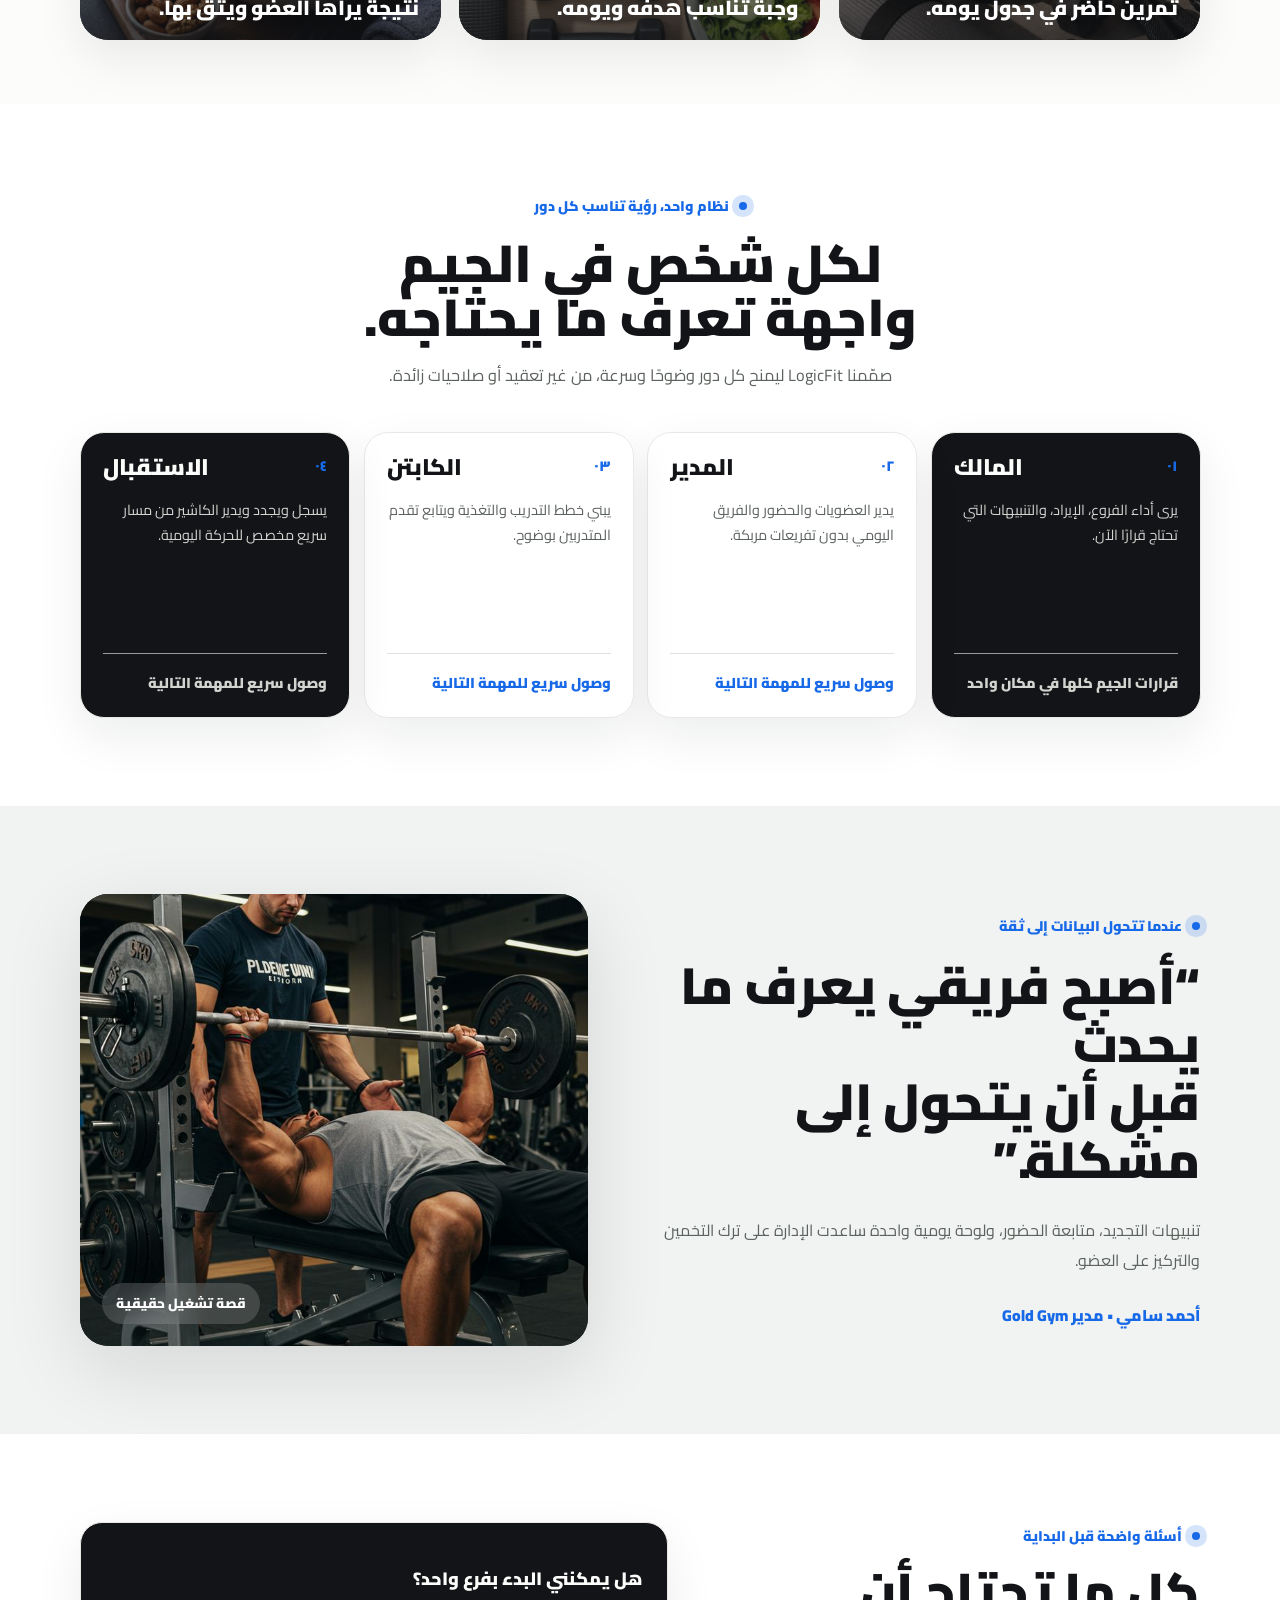
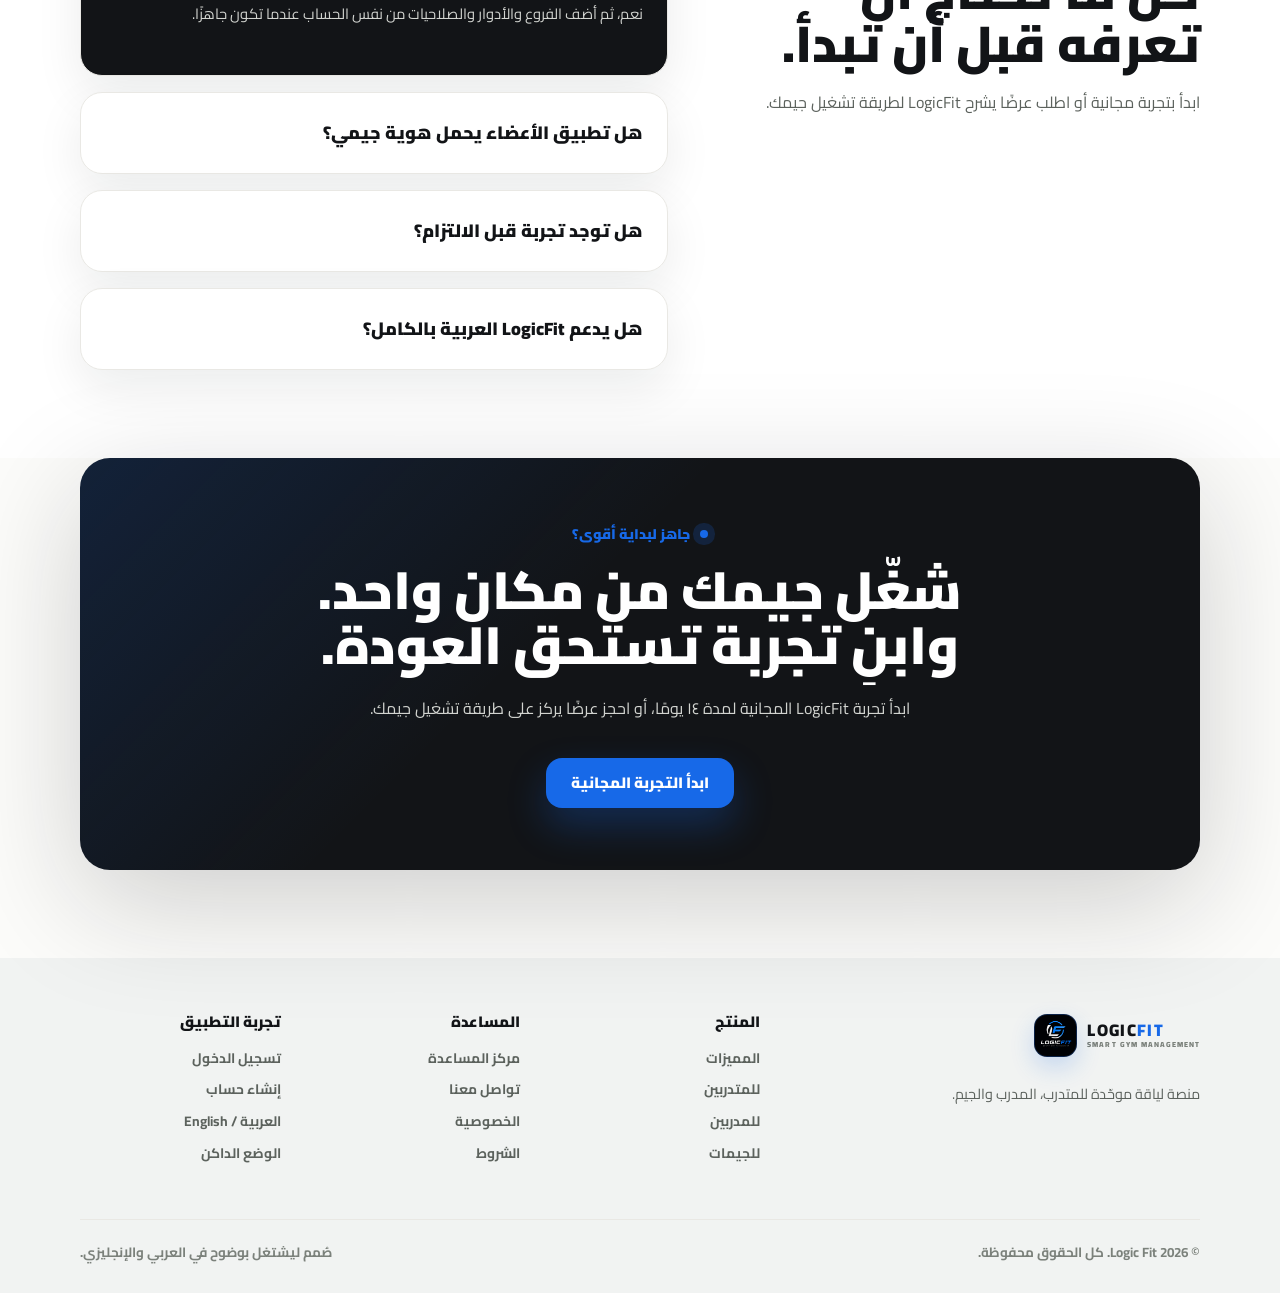
==== commit 073297ff: "feat: redesign premium hero header" ====
--- a/ar/index.html
+++ b/ar/index.html
@@ -84,7 +84,7 @@
           <span class="hero-brand-copy"><strong>LOGIC<span>FIT</span></strong><small>SMART GYM MANAGEMENT</small></span>
         </div>
         <p class="section-kicker">نظام تشغيل الجيمات الحديثة</p>
-        <h1>شغّل كل تفاصيل جيمك<br>من مساحة عمل ذكية واحدة.</h1>
+        <h1>شغّل كل تفاصيل جيمك<br><span class="hero-highlight">من مساحة عمل ذكية واحدة.</span></h1>
         <p>من أول دخول للعضو إلى آخر تقرير في نهاية اليوم، يمنح LogicFit المالك والمدير والمدرب رؤية واضحة لكل التشغيل.</p>
         <div class="hero-actions">
           <a class="btn btn-primary btn-large" href="https://gym-membership-app-smoky.vercel.app/register-gym" target="_blank" rel="noopener noreferrer">ابدأ التجربة المجانية</a>
@@ -96,6 +96,8 @@
         </div>
       </div>
     </section>
+
+    <div class="hero-scroll-cue" aria-hidden="true"><span></span><small>اكتشف المنصة</small></div>
   </header>
 
   <main>
--- a/assets/css/style.css
+++ b/assets/css/style.css
@@ -3542,3 +3542,527 @@
     width: 100%;
   }
 }
+
+/* Premium hero treatment */
+.hero-shell {
+  --hero-ink: #f7fbff;
+  --hero-muted: rgba(214, 228, 248, 0.68);
+  min-height: 840px;
+  padding-top: 30px;
+  padding-bottom: 34px;
+  background:
+    radial-gradient(circle at 82% 22%, rgba(23, 105, 232, 0.22), transparent 28%),
+    radial-gradient(circle at 15% 78%, rgba(62, 48, 160, 0.16), transparent 26%),
+    linear-gradient(120deg, #010711 0%, #041426 52%, #020b17 100%);
+  color: var(--hero-ink);
+}
+
+.hero-shell::before {
+  background-image:
+    linear-gradient(rgba(117, 177, 255, 0.055) 1px, transparent 1px),
+    linear-gradient(90deg, rgba(117, 177, 255, 0.055) 1px, transparent 1px);
+  background-size: 64px 64px;
+  -webkit-mask-image: linear-gradient(180deg, rgba(0, 0, 0, 0.58), transparent 82%);
+  mask-image: linear-gradient(180deg, rgba(0, 0, 0, 0.58), transparent 82%);
+  opacity: 0.44;
+}
+
+.hero-shell::after {
+  top: 200px;
+  left: auto;
+  right: -260px;
+  width: 680px;
+  height: 680px;
+  border-color: rgba(85, 157, 255, 0.11);
+  box-shadow: 0 0 0 42px rgba(23, 105, 232, 0.03), 0 0 0 84px rgba(23, 105, 232, 0.018);
+  transform: none;
+}
+
+.nav-v2 {
+  background: linear-gradient(180deg, rgba(3, 14, 28, 0.84), rgba(2, 10, 20, 0.72));
+  border-color: rgba(126, 183, 255, 0.16);
+  box-shadow: 0 10px 30px rgba(0, 0, 0, 0.13);
+}
+
+.nav-v2.is-scrolled {
+  background: rgba(2, 9, 19, 0.97);
+  border-color: rgba(126, 183, 255, 0.22);
+  box-shadow: 0 17px 44px rgba(0, 0, 0, 0.36);
+}
+
+.nav-brand-copy strong,
+.nav-brand-copy strong span,
+.nav-links a,
+.nav-language,
+.nav-login {
+  color: #f7fbff;
+}
+
+.nav-brand-copy strong span {
+  color: #5aa5ff;
+}
+
+.nav-brand-copy small {
+  color: rgba(190, 213, 243, 0.58);
+}
+
+.nav-links {
+  border-color: rgba(126, 183, 255, 0.13);
+  background: rgba(9, 29, 52, 0.62);
+}
+
+.nav-links a {
+  opacity: 0.72;
+}
+
+.nav-links a:hover,
+.nav-links a.is-active {
+  background: rgba(23, 105, 232, 0.22);
+  box-shadow: inset 0 0 0 1px rgba(91, 164, 255, 0.14), 0 6px 18px rgba(0, 0, 0, 0.16);
+  color: #ffffff;
+}
+
+.nav-language:hover,
+.nav-login:hover {
+  background: rgba(23, 105, 232, 0.18);
+  color: #ffffff;
+}
+
+.theme-toggle,
+.menu-button {
+  border-color: rgba(126, 183, 255, 0.2);
+  background: rgba(9, 29, 52, 0.72);
+  color: #e8f2ff;
+  box-shadow: inset 0 1px 0 rgba(255, 255, 255, 0.08), 0 9px 22px rgba(0, 0, 0, 0.18);
+}
+
+.theme-toggle:hover,
+.menu-button:hover {
+  border-color: rgba(91, 164, 255, 0.72);
+  background: rgba(23, 105, 232, 0.22);
+  box-shadow: 0 12px 28px rgba(0, 0, 0, 0.24), 0 0 0 4px rgba(23, 105, 232, 0.08);
+}
+
+.hero-canvas {
+  min-height: 650px;
+  gap: 72px;
+  margin-top: 104px;
+}
+
+.hero-copy {
+  max-width: 620px;
+  padding-block: 38px;
+}
+
+.hero-copy::before {
+  inset-block: 12%;
+  inset-inline-start: -34px;
+  background: linear-gradient(180deg, transparent, rgba(85, 157, 255, 0.8), transparent);
+  opacity: 0.84;
+}
+
+html[dir="rtl"] .hero-copy::before {
+  inset-inline-start: auto;
+  inset-inline-end: -34px;
+}
+
+.hero-copy > .section-kicker {
+  color: #79b3ff;
+  font-size: 0.73rem;
+  font-weight: 900;
+  letter-spacing: 0.16em;
+}
+
+.hero-copy > .section-kicker::before {
+  background: #55a0ff;
+  box-shadow: 0 0 0 7px rgba(85, 157, 255, 0.16), 0 0 24px rgba(85, 157, 255, 0.82);
+}
+
+html[dir="rtl"] .hero-copy > .section-kicker {
+  letter-spacing: 0;
+}
+
+.hero-copy h1 {
+  width: min(100%, 12.5ch);
+  margin-top: 18px;
+  color: var(--hero-ink);
+  font-size: clamp(3.55rem, 5.2vw, 5.65rem);
+  letter-spacing: -0.065em;
+  line-height: 0.98;
+  text-shadow: 0 16px 42px rgba(0, 0, 0, 0.2);
+}
+
+html[lang="en"] .hero-copy h1 {
+  width: min(100%, 11.8ch);
+}
+
+html[dir="rtl"] .hero-copy h1 {
+  width: min(100%, 13.5ch);
+  letter-spacing: 0;
+  line-height: 1.15;
+}
+
+.hero-highlight {
+  background: linear-gradient(100deg, #ffffff 10%, #82baff 72%, #4a96ff 100%);
+  -webkit-background-clip: text;
+  background-clip: text;
+  color: transparent;
+}
+
+.hero-copy > p:not(.section-kicker) {
+  max-width: 50ch;
+  margin-top: 24px;
+  color: var(--hero-muted);
+  font-size: 1.04rem;
+  line-height: 1.88;
+}
+
+html[dir="rtl"] .hero-copy > p:not(.section-kicker) {
+  color: rgba(214, 228, 248, 0.76);
+}
+
+.hero-brand-lockup {
+  margin-bottom: 27px;
+}
+
+.hero-brand-mark {
+  border-color: rgba(91, 164, 255, 0.36);
+  box-shadow: 0 18px 38px rgba(23, 105, 232, 0.28), 0 0 0 6px rgba(23, 105, 232, 0.06), inset 0 0 0 1px rgba(255, 255, 255, 0.1);
+}
+
+.hero-brand-copy strong {
+  color: #f7fbff;
+}
+
+.hero-brand-copy strong span {
+  color: #5aa5ff;
+}
+
+.hero-brand-copy small {
+  color: rgba(190, 213, 243, 0.66);
+}
+
+.hero-actions {
+  margin-top: 34px;
+}
+
+.hero-actions .btn-primary {
+  box-shadow: 0 22px 46px rgba(23, 105, 232, 0.34), 0 0 0 5px rgba(23, 105, 232, 0.08);
+}
+
+.hero-actions .btn-secondary {
+  border-color: rgba(126, 183, 255, 0.24);
+  background: rgba(9, 29, 52, 0.66);
+  color: #f2f7ff;
+  box-shadow: 0 14px 30px rgba(0, 0, 0, 0.18), inset 0 1px 0 rgba(255, 255, 255, 0.06);
+}
+
+.hero-actions .btn-secondary:hover {
+  border-color: rgba(91, 164, 255, 0.7);
+  background: rgba(23, 105, 232, 0.18);
+}
+
+.hero-proof-row {
+  margin-top: 26px;
+  color: rgba(190, 213, 243, 0.62);
+}
+
+.hero-proof-row span {
+  border-color: rgba(126, 183, 255, 0.14);
+  background: rgba(8, 27, 49, 0.6);
+  box-shadow: inset 0 1px 0 rgba(255, 255, 255, 0.04);
+}
+
+.hero-proof-row strong {
+  color: #f6faff;
+}
+
+.hero-media {
+  height: 590px;
+  border-color: rgba(126, 183, 255, 0.28);
+  border-radius: 30px;
+  box-shadow: 0 38px 110px rgba(0, 0, 0, 0.42), 0 0 0 8px rgba(23, 105, 232, 0.08), 0 0 90px rgba(23, 105, 232, 0.16);
+}
+
+.hero-media::before {
+  background:
+    linear-gradient(135deg, rgba(23, 105, 232, 0.32), transparent 36%, rgba(0, 0, 0, 0.08)),
+    linear-gradient(180deg, rgba(2, 9, 19, 0.02), rgba(2, 9, 19, 0.44));
+}
+
+.hero-media::after {
+  top: 11%;
+  right: -15%;
+  width: 208px;
+  height: 208px;
+  border-color: rgba(111, 177, 255, 0.58);
+  box-shadow: 0 0 0 15px rgba(23, 105, 232, 0.09), 0 0 0 30px rgba(23, 105, 232, 0.045), 0 0 44px rgba(23, 105, 232, 0.28);
+}
+
+.hero-media-badge {
+  top: 24px;
+  inset-inline-start: 24px;
+  min-height: 36px;
+  border-color: rgba(126, 183, 255, 0.3);
+  background: rgba(2, 12, 24, 0.68);
+  box-shadow: 0 10px 24px rgba(0, 0, 0, 0.22), inset 0 1px 0 rgba(255, 255, 255, 0.08);
+}
+
+.image-caption {
+  inset-inline: 30px;
+  bottom: 30px;
+}
+
+.image-caption span {
+  color: rgba(226, 238, 255, 0.72);
+}
+
+.image-caption strong {
+  max-width: 16ch;
+  color: #ffffff;
+  font-size: 1.75rem;
+  text-shadow: 0 8px 24px rgba(0, 0, 0, 0.26);
+}
+
+.floating-metric {
+  top: 94px;
+  right: 302px;
+  border-color: rgba(91, 164, 255, 0.32);
+  background: rgba(6, 23, 42, 0.88);
+  box-shadow: 0 24px 52px rgba(0, 0, 0, 0.34), 0 0 0 6px rgba(23, 105, 232, 0.08);
+}
+
+html[dir="rtl"] .floating-metric {
+  right: auto;
+  left: 302px;
+}
+
+.floating-metric strong {
+  color: #ffffff;
+  text-shadow: 0 0 18px rgba(85, 157, 255, 0.24);
+}
+
+.floating-metric span {
+  color: rgba(207, 224, 247, 0.68);
+}
+
+.hero-scroll-cue {
+  display: flex;
+  align-items: center;
+  justify-content: center;
+  gap: 11px;
+  margin-top: 4px;
+  color: rgba(190, 213, 243, 0.56);
+  font-size: 0.72rem;
+  font-weight: 800;
+  letter-spacing: 0.12em;
+  text-transform: uppercase;
+}
+
+.hero-scroll-cue span {
+  position: relative;
+  width: 1px;
+  height: 30px;
+  display: block;
+  overflow: hidden;
+  background: rgba(126, 183, 255, 0.2);
+}
+
+.hero-scroll-cue span::after {
+  content: "";
+  position: absolute;
+  top: -100%;
+  left: 0;
+  width: 1px;
+  height: 52%;
+  background: #65acff;
+  box-shadow: 0 0 12px #65acff;
+  animation: scrollCue 2.2s ease-in-out infinite;
+}
+
+html[dir="rtl"] .hero-scroll-cue {
+  letter-spacing: 0;
+  text-transform: none;
+}
+
+@keyframes scrollCue {
+  0% {
+    top: -55%;
+  }
+
+  65%,
+  100% {
+    top: 105%;
+  }
+}
+
+@media (max-width: 1180px) {
+  .hero-shell {
+    min-height: 0;
+    padding-bottom: 64px;
+  }
+
+  .hero-canvas,
+  html[dir="rtl"] .hero-canvas {
+    grid-template-columns: 1fr;
+    grid-template-areas:
+      "copy"
+      "media";
+    min-height: 0;
+    gap: 36px;
+    margin-top: 92px;
+  }
+
+  .hero-copy {
+    max-width: 820px;
+    padding-block: 30px;
+  }
+
+  .hero-media {
+    width: 100%;
+    max-width: 720px;
+    height: 520px;
+    justify-self: center;
+  }
+
+  .floating-metric,
+  html[dir="rtl"] .floating-metric {
+    top: auto;
+    right: 42px;
+    left: auto;
+    bottom: 42px;
+  }
+
+  html[dir="rtl"] .floating-metric {
+    right: auto;
+    left: 42px;
+  }
+
+  .hero-scroll-cue {
+    margin-top: 16px;
+  }
+}
+
+@media (max-width: 920px) {
+  .hero-shell {
+    padding-top: 24px;
+  }
+
+  .hero-shell::after {
+    top: 260px;
+    right: -190px;
+    width: 480px;
+    height: 480px;
+  }
+
+  .hero-canvas {
+    margin-top: 84px;
+  }
+
+  .hero-copy h1 {
+    max-width: 13ch;
+    font-size: clamp(3.15rem, 8vw, 4.5rem);
+  }
+
+  .hero-media {
+    height: 480px;
+  }
+}
+
+@media (max-width: 620px) {
+  .hero-shell {
+    padding-bottom: 48px;
+  }
+
+  .hero-shell::after {
+    top: 270px;
+    right: -230px;
+    width: 420px;
+    height: 420px;
+  }
+
+  .hero-canvas {
+    margin-top: 80px;
+  }
+
+  .hero-copy {
+    padding-block: 20px;
+    text-align: center;
+  }
+
+  .hero-brand-lockup {
+    justify-content: center;
+  }
+
+  .hero-copy h1,
+  html[lang="en"] .hero-copy h1,
+  html[dir="rtl"] .hero-copy h1 {
+    width: 100%;
+    max-width: none;
+    font-size: 2.48rem;
+    letter-spacing: -0.04em;
+    line-height: 1.06;
+  }
+
+  html[dir="rtl"] .hero-copy h1 {
+    letter-spacing: 0;
+    line-height: 1.18;
+  }
+
+  .hero-copy > .section-kicker {
+    justify-content: center;
+    font-size: 0.67rem;
+  }
+
+  .hero-copy > p:not(.section-kicker) {
+    margin-inline: auto;
+    font-size: 0.98rem;
+    line-height: 1.8;
+  }
+
+  .hero-proof-row {
+    justify-content: center;
+  }
+
+  .hero-media {
+    height: 402px;
+    border-radius: 24px;
+  }
+
+  .hero-media-badge {
+    top: 16px;
+    inset-inline-start: 16px;
+  }
+
+  .image-caption {
+    inset-inline: 20px;
+    bottom: 22px;
+  }
+
+  .image-caption strong {
+    font-size: 1.2rem;
+  }
+
+  .floating-metric,
+  html[dir="rtl"] .floating-metric {
+    right: 18px;
+    left: auto;
+    bottom: 18px;
+    width: min(210px, calc(100% - 36px));
+  }
+
+  html[dir="rtl"] .floating-metric {
+    right: auto;
+    left: 18px;
+  }
+
+  .hero-scroll-cue {
+    display: none;
+  }
+}
+
+@media (prefers-reduced-motion: reduce) {
+  .hero-scroll-cue span::after {
+    animation: none !important;
+  }
+}
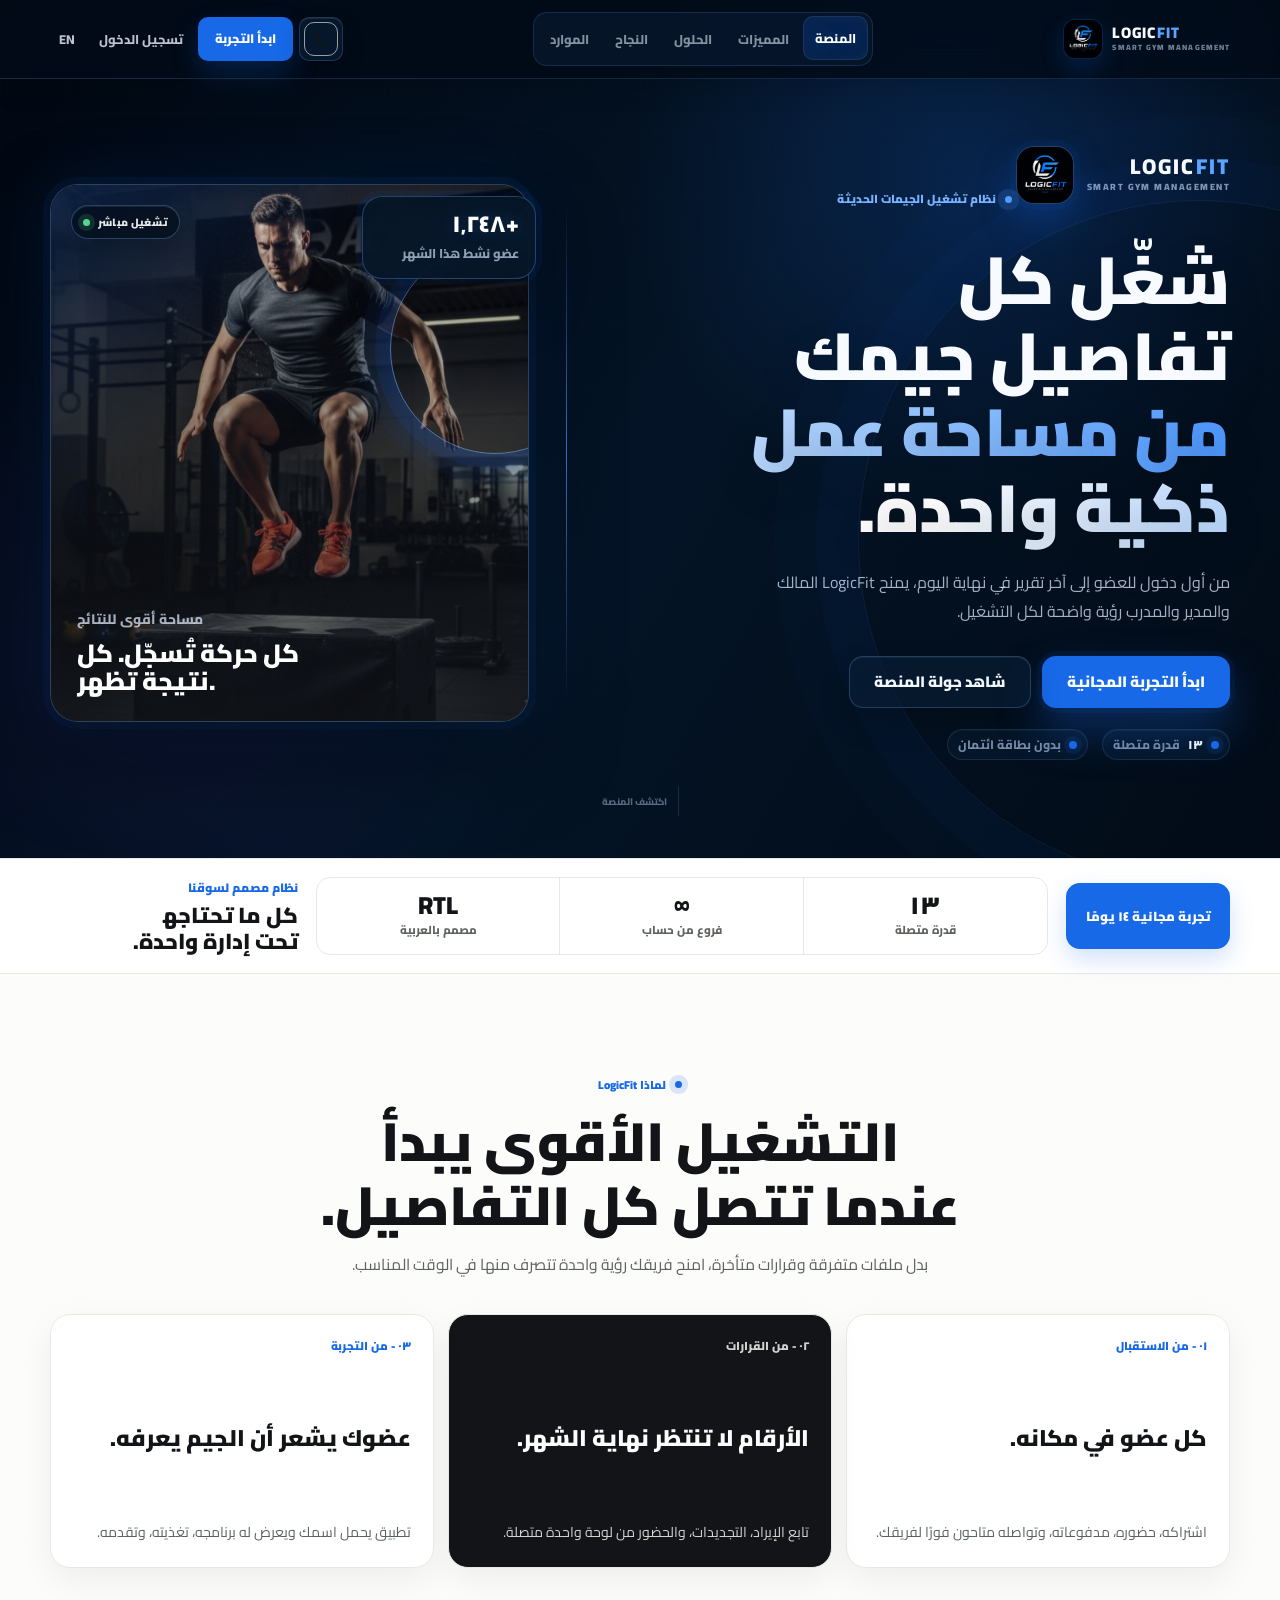
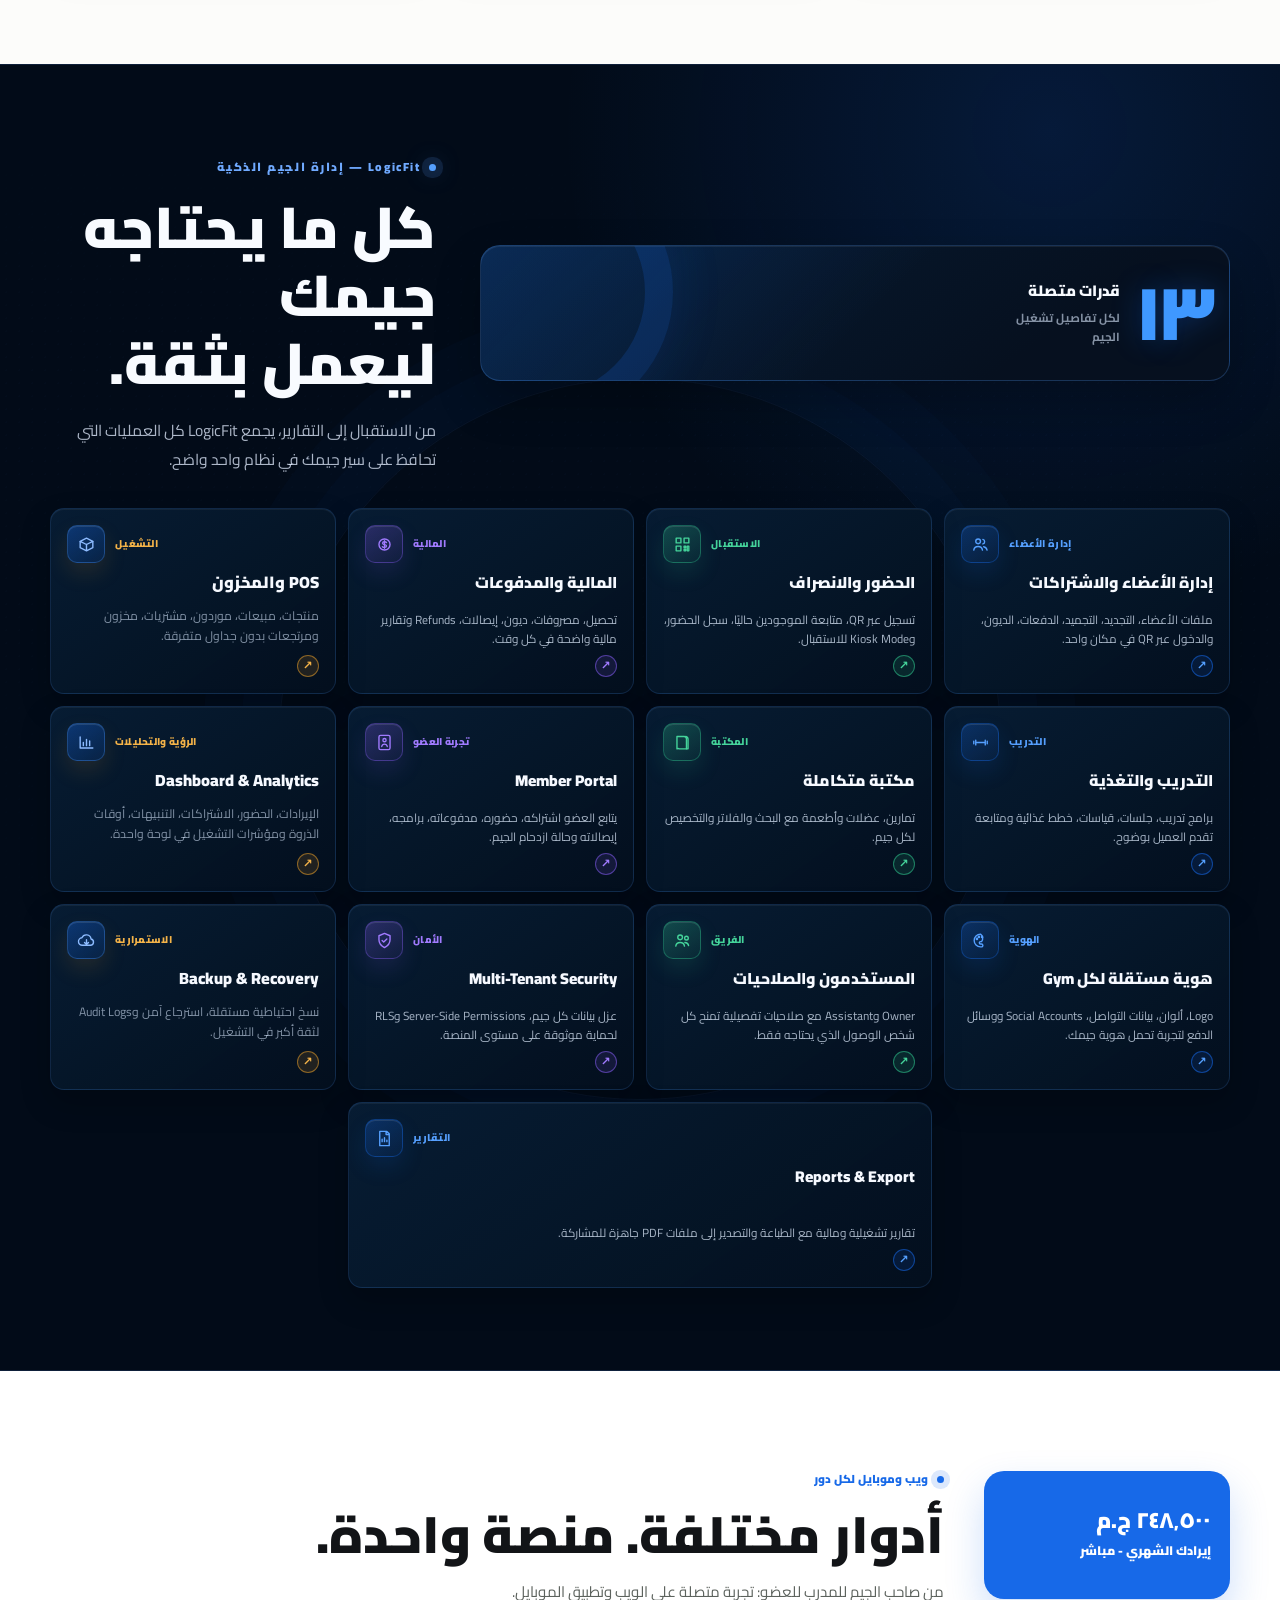
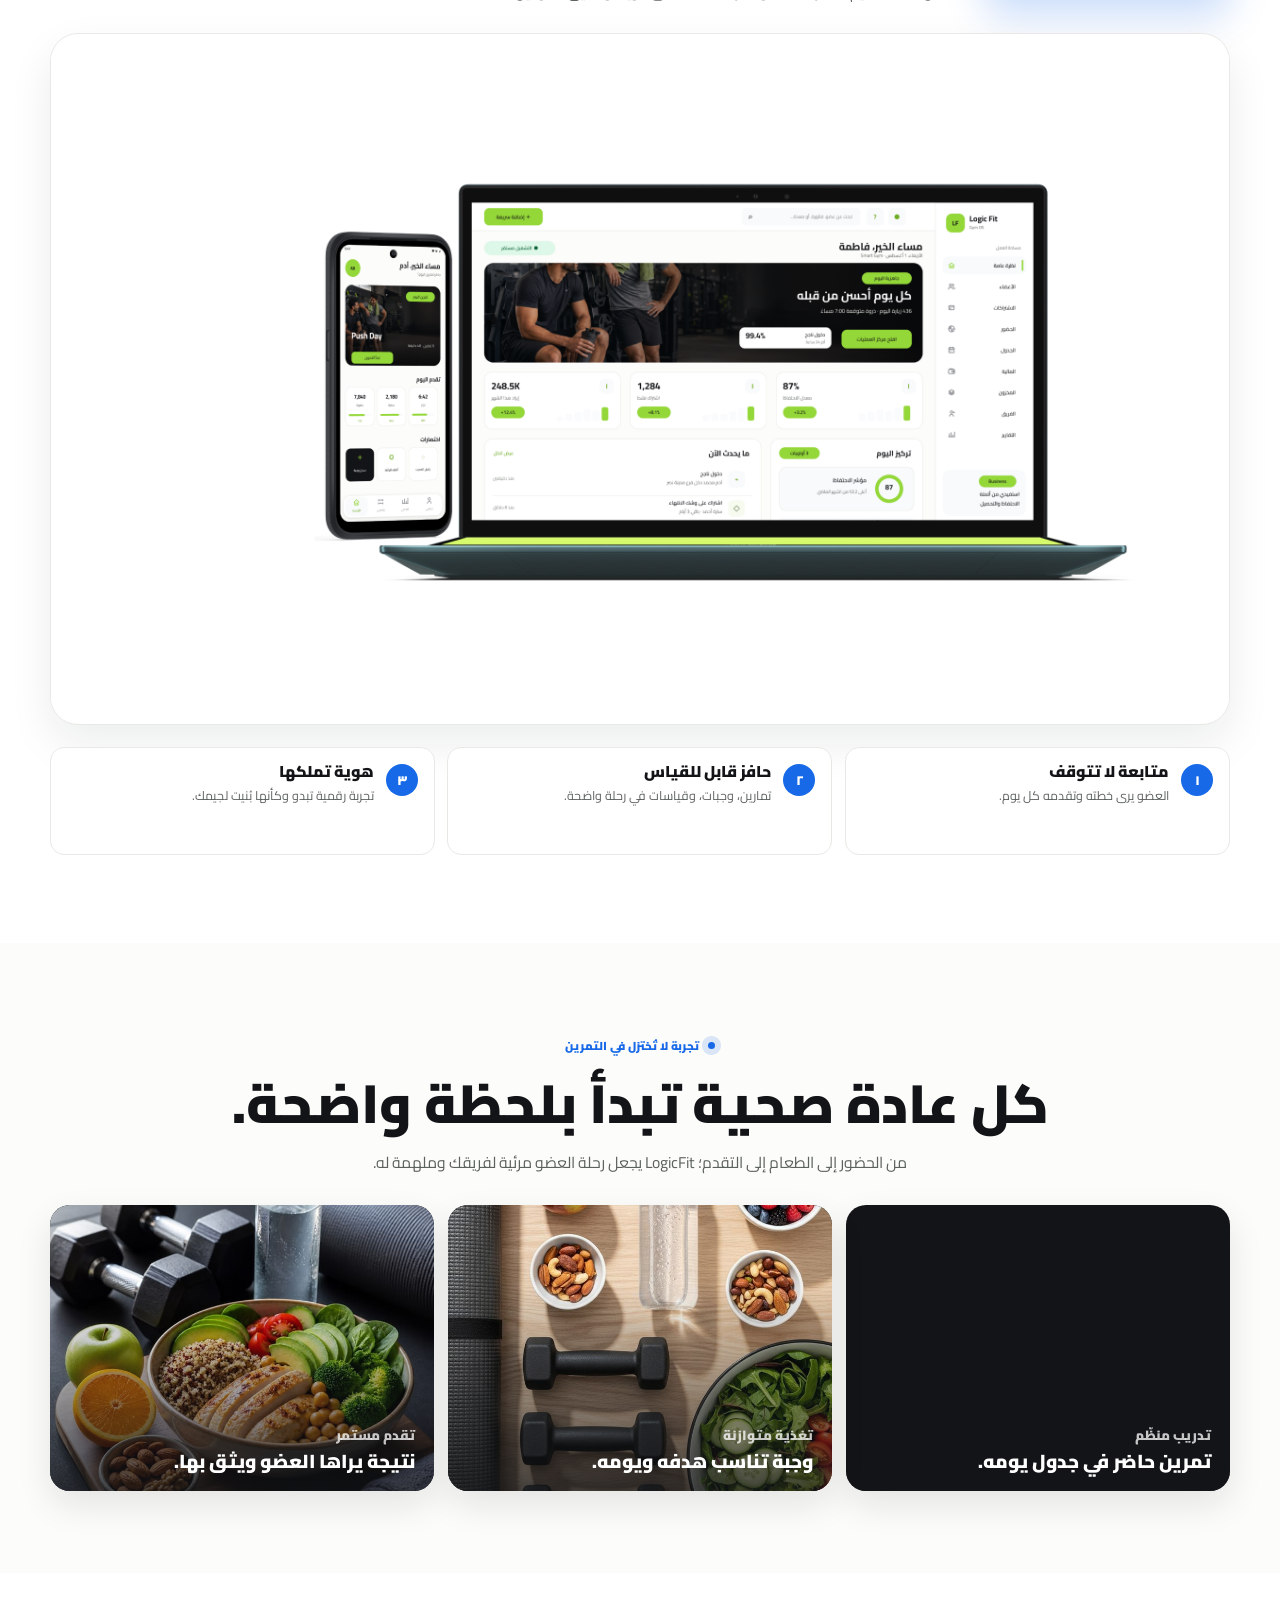
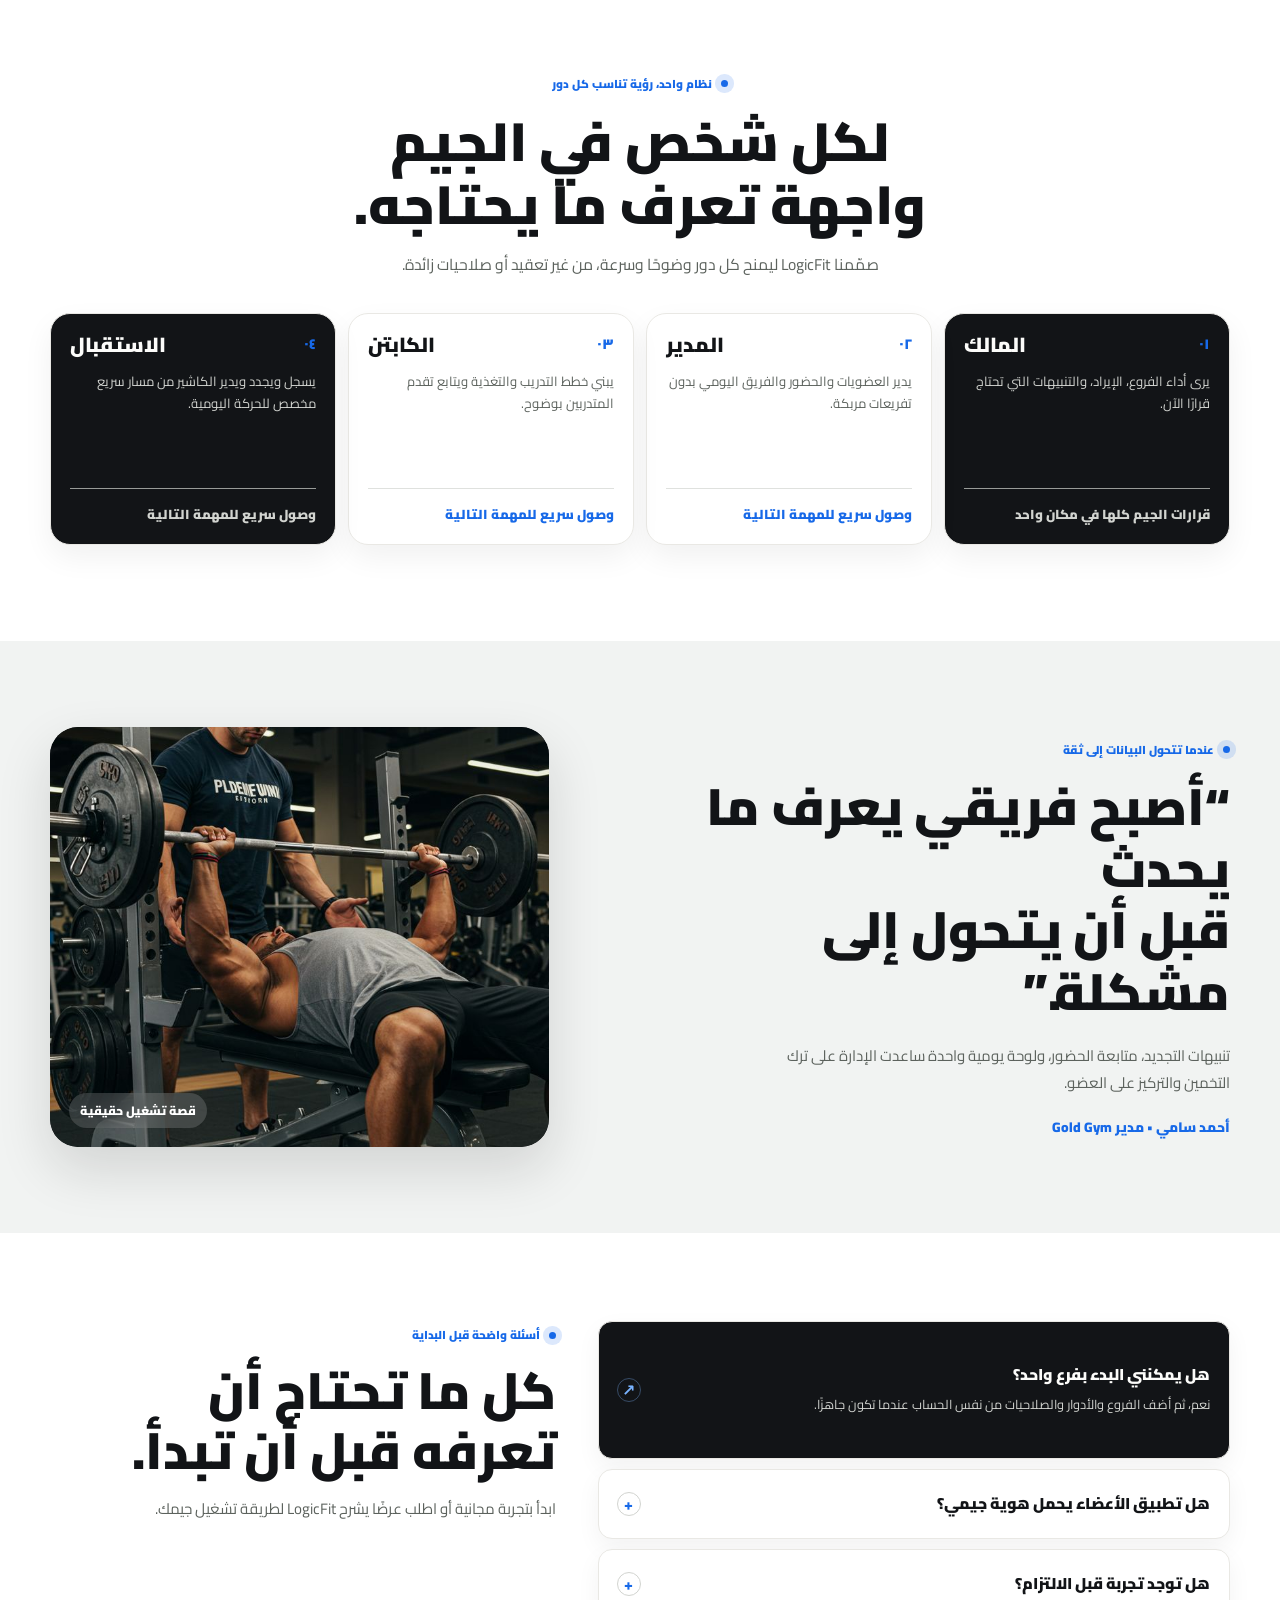
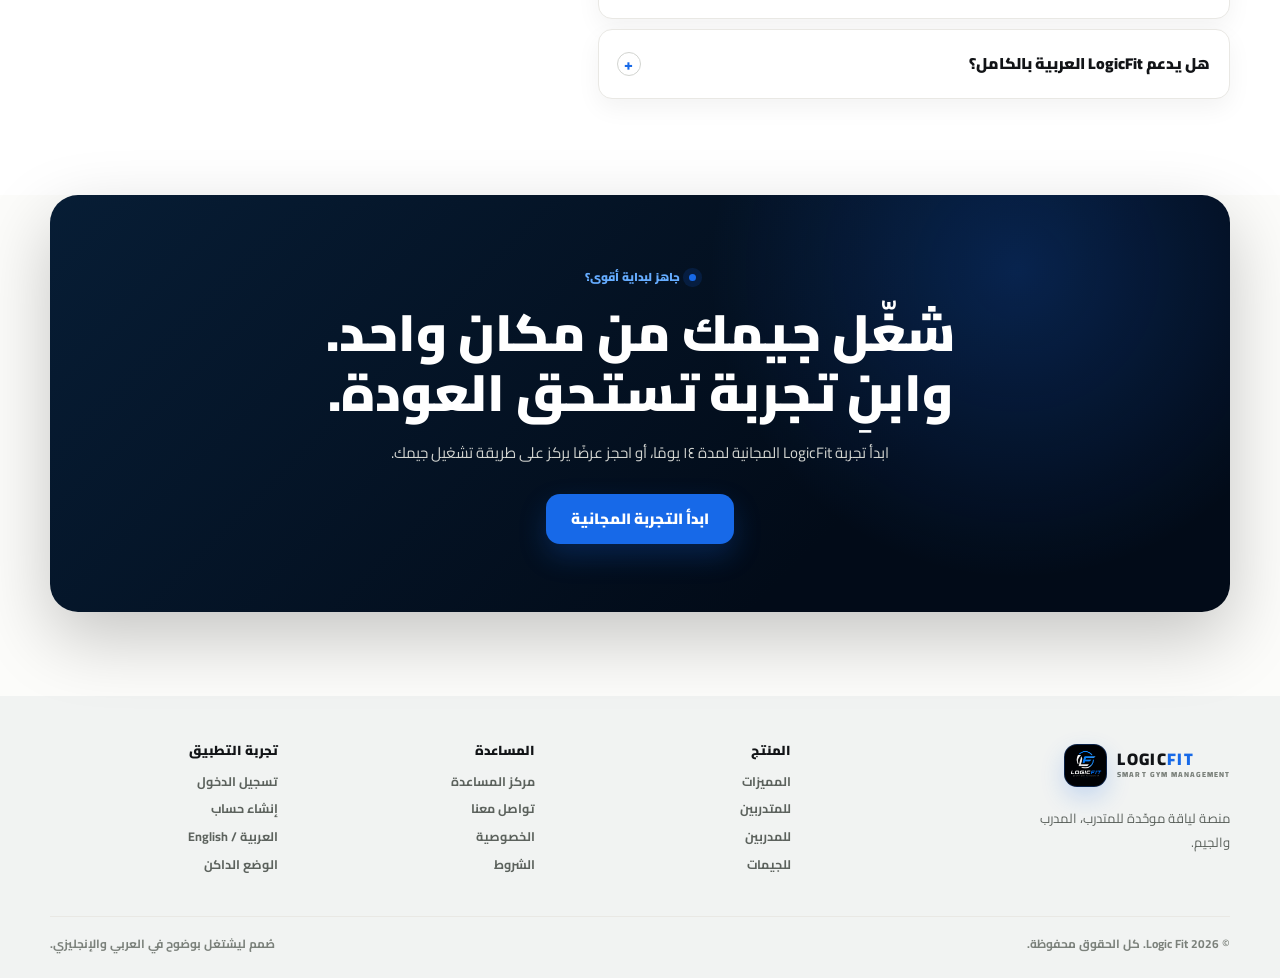
==== commit 09fbc24a: "feat: complete professional UI UX redesign" ====
--- a/ar/index.html
+++ b/ar/index.html
@@ -22,11 +22,12 @@
   <link rel="stylesheet" href="../assets/css/style.css">
 </head>
 <body>
+  <a class="skip-link" href="#main-content">تخطى إلى المحتوى الرئيسي</a>
   <header class="hero-shell" id="home">
     <nav class="nav-v2" aria-label="التنقل الرئيسي">
       <a class="nav-brand" href="#home" aria-label="LogicFit الرئيسية">
         <span class="nav-brand-mark" aria-hidden="true">
-          <img src="../assets/brand/logicfit-new-logo.png" alt="">
+          <img src="../assets/brand/logicfit-new-logo.png" alt="" width="1254" height="1254">
         </span>
         <span class="nav-brand-copy">
           <strong>LOGIC<span>FIT</span></strong>
@@ -34,7 +35,7 @@
         </span>
       </a>
 
-      <div class="nav-links" id="navLinks">
+      <div class="nav-links" id="navLinks" aria-label="روابط الأقسام">
         <a href="#platform">المنصة</a>
         <a href="#features">المميزات</a>
         <a href="#solutions">الحلول</a>
@@ -57,14 +58,14 @@
         </button>
       </div>
 
-      <button class="menu-button" type="button" aria-label="فتح القائمة" aria-controls="navLinks" aria-expanded="false" data-menu>
+      <button class="menu-button" type="button" aria-label="فتح القائمة" data-label-open="فتح القائمة" data-label-close="إغلاق القائمة" aria-controls="navLinks" aria-expanded="false" data-menu>
         <span></span><span></span><span></span>
       </button>
     </nav>
 
     <section class="hero-canvas">
       <div class="hero-media rv">
-        <img src="../assets/figma-next/hero-athlete.png" alt="رياضي يتدرب داخل الجيم">
+        <img src="../assets/figma-next/hero-athlete.png" alt="رياضي يتدرب داخل الجيم" width="700" height="700" fetchpriority="high">
         <div class="media-scrim"></div>
         <div class="hero-media-badge"><span class="live-dot" aria-hidden="true"></span><span>تشغيل مباشر</span></div>
         <div class="image-caption">
@@ -80,7 +81,7 @@
 
       <div class="hero-copy rv">
         <div class="hero-brand-lockup">
-          <span class="hero-brand-mark" aria-hidden="true"><img src="../assets/brand/logicfit-new-logo.png" alt=""></span>
+          <span class="hero-brand-mark" aria-hidden="true"><img src="../assets/brand/logicfit-new-logo.png" alt="" width="1254" height="1254"></span>
           <span class="hero-brand-copy"><strong>LOGIC<span>FIT</span></strong><small>SMART GYM MANAGEMENT</small></span>
         </div>
         <p class="section-kicker">نظام تشغيل الجيمات الحديثة</p>
@@ -100,7 +101,7 @@
     <div class="hero-scroll-cue" aria-hidden="true"><span></span><small>اكتشف المنصة</small></div>
   </header>
 
-  <main>
+  <main id="main-content" tabindex="-1">
     <section class="proof-strip" id="platform">
       <div class="wrap proof-strip-grid">
         <div class="proof-badge">تجربة مجانية ١٤ يومًا</div>
@@ -241,8 +242,8 @@
         </div>
       </div>
       <div class="wrap showcase-frame rv">
-        <img class="showcase-light" src="../assets/figma-next/web-app-showcase.png" alt="واجهة LogicFit على الويب وتطبيق الموبايل">
-        <img class="showcase-dark" src="../assets/figma-next/web-app-showcase-dark.png" alt="واجهة LogicFit على الويب وتطبيق الموبايل في الوضع الداكن">
+        <img class="showcase-light" src="../assets/figma-next/web-app-showcase.png" alt="واجهة LogicFit على الويب وتطبيق الموبايل" width="1248" height="690" loading="lazy" decoding="async">
+        <img class="showcase-dark" src="../assets/figma-next/web-app-showcase-dark.png" alt="واجهة LogicFit على الويب وتطبيق الموبايل في الوضع الداكن" width="960" height="683" loading="lazy" decoding="async">
       </div>
       <div class="wrap benefit-grid showcase-benefits">
         <article class="benefit-card rv"><b>١</b><div><h3>متابعة لا تتوقف</h3><p>العضو يرى خطته وتقدمه كل يوم.</p></div></article>
@@ -258,15 +259,15 @@
         <p class="section-lead">من الحضور إلى الطعام إلى التقدم؛ LogicFit يجعل رحلة العضو مرئية لفريقك وملهمة له.</p>
         <div class="journey-grid">
           <article class="visual-card rv">
-            <img src="../assets/figma-next/journey-training.png" alt="تدريب منظم داخل الجيم">
+            <img src="../assets/figma-next/journey-training.png" alt="تدريب منظم داخل الجيم" width="736" height="1104" loading="lazy" decoding="async">
             <div><span>تدريب منظّم</span><h3>تمرين حاضر في جدول يومه.</h3></div>
           </article>
           <article class="visual-card rv">
-            <img src="../assets/figma-next/journey-nutrition.png" alt="وجبة صحية ضمن خطة التغذية">
+            <img src="../assets/figma-next/journey-nutrition.png" alt="وجبة صحية ضمن خطة التغذية" width="736" height="1051" loading="lazy" decoding="async">
             <div><span>تغذية متوازنة</span><h3>وجبة تناسب هدفه ويومه.</h3></div>
           </article>
           <article class="visual-card rv">
-            <img src="../assets/figma-next/journey-progress.png" alt="متابعة تقدم العضو">
+            <img src="../assets/figma-next/journey-progress.png" alt="متابعة تقدم العضو" width="736" height="981" loading="lazy" decoding="async">
             <div><span>تقدم مستمر</span><h3>نتيجة يراها العضو ويثق بها.</h3></div>
           </article>
         </div>
@@ -290,7 +291,7 @@
     <section class="section story-section" id="success">
       <div class="wrap story-grid">
         <div class="story-photo rv">
-          <img src="../assets/figma-next/story-gym.png" alt="إدارة جيم تتابع التشغيل اليومي">
+          <img src="../assets/figma-next/story-gym.png" alt="إدارة جيم تتابع التشغيل اليومي" width="736" height="1051" loading="lazy" decoding="async">
           <span>قصة تشغيل حقيقية</span>
         </div>
         <div class="story-copy rv">
@@ -335,7 +336,7 @@
     <div class="wrap footer-grid">
       <div class="footer-brand">
         <a class="footer-brand-lockup" href="#home" aria-label="LogicFit الرئيسية">
-          <span class="footer-brand-mark" aria-hidden="true"><img src="../assets/brand/logicfit-new-logo.png" alt=""></span>
+          <span class="footer-brand-mark" aria-hidden="true"><img src="../assets/brand/logicfit-new-logo.png" alt="" width="1254" height="1254"></span>
           <span class="footer-brand-copy"><strong>LOGIC<span>FIT</span></strong><small>SMART GYM MANAGEMENT</small></span>
         </a>
         <p>منصة لياقة موحّدة للمتدرب، المدرب والجيم.</p>
--- a/assets/css/style.css
+++ b/assets/css/style.css
@@ -22,6 +22,30 @@
   --lf-shadow-soft: 0 18px 48px rgba(18, 20, 23, 0.08);
   --lf-shadow-card: 0 24px 80px rgba(18, 20, 23, 0.12);
   --lf-shadow-strong: 0 32px 120px rgba(18, 20, 23, 0.2);
+  --lf-color-success: #1e9e69;
+  --lf-color-warning: #b97812;
+  --lf-color-danger: #c23b49;
+  --lf-color-info: #1769e8;
+  --lf-color-ink: #061322;
+  --lf-color-ink-deep: #020b18;
+  --lf-color-blue-soft: #65acff;
+  --lf-color-surface: #ffffff;
+  --lf-color-canvas: #f7f9fc;
+  --lf-primary-rgb: 23, 105, 232;
+  --lf-space-1: 4px;
+  --lf-space-2: 8px;
+  --lf-space-3: 12px;
+  --lf-space-4: 16px;
+  --lf-space-5: 20px;
+  --lf-space-6: 24px;
+  --lf-space-7: 32px;
+  --lf-space-8: 40px;
+  --lf-radius-sm: 10px;
+  --lf-radius-md: 14px;
+  --lf-radius-lg: 20px;
+  --lf-radius-xl: 28px;
+  --lf-focus-ring: 0 0 0 4px rgba(23, 105, 232, 0.2);
+  --lf-content-max: 1180px;
   --lf-max: 1120px;
   --lf-font: "Cairo", system-ui, -apple-system, BlinkMacSystemFont, "Segoe UI", sans-serif;
 }
@@ -38,6 +62,13 @@
   --lf-text-primary: #fcfcfa;
   --lf-text-secondary: #d2d4d0;
   --lf-text-muted: #aeb3ad;
+  --lf-color-success: #53d79a;
+  --lf-color-warning: #f4c461;
+  --lf-color-danger: #ff7c89;
+  --lf-color-info: #6aabff;
+  --lf-color-surface: #1a1d24;
+  --lf-color-canvas: #121417;
+  --lf-focus-ring: 0 0 0 4px rgba(85, 157, 255, 0.24);
   --lf-shadow-soft: 0 18px 48px rgba(0, 0, 0, 0.26);
   --lf-shadow-card: 0 24px 80px rgba(0, 0, 0, 0.34);
   --lf-shadow-strong: 0 32px 120px rgba(0, 0, 0, 0.48);
@@ -4066,3 +4097,1555 @@
     animation: none !important;
   }
 }
+
+/* Product UI/UX system pass */
+:root {
+  --lf-max: var(--lf-content-max);
+}
+
+html {
+  scroll-padding-top: 84px;
+}
+
+body {
+  min-width: 320px;
+  background: var(--lf-background-canvas);
+}
+
+.skip-link {
+  position: fixed;
+  top: 12px;
+  left: 16px;
+  z-index: 120;
+  padding: 10px 14px;
+  border: 1px solid var(--lf-action-primary-background);
+  border-radius: var(--lf-radius-sm);
+  background: var(--lf-background-surface);
+  color: var(--lf-text-primary);
+  font-size: 0.82rem;
+  font-weight: 900;
+  transform: translateY(-160%);
+  transition: transform 0.2s ease;
+}
+
+html[dir="rtl"] .skip-link {
+  right: 16px;
+  left: auto;
+}
+
+.skip-link:focus {
+  transform: translateY(0);
+}
+
+main:focus {
+  outline: none;
+}
+
+.wrap,
+.hero-canvas {
+  width: min(calc(100vw - 64px), var(--lf-content-max));
+}
+
+.section {
+  padding-block: clamp(76px, 7.5vw, 108px);
+  scroll-margin-top: 84px;
+}
+
+.section-kicker {
+  gap: 9px;
+  color: var(--lf-text-brand);
+  font-size: 0.72rem;
+  font-weight: 900;
+  letter-spacing: 0.14em;
+  line-height: 1.4;
+  text-transform: uppercase;
+}
+
+html[dir="rtl"] .section-kicker {
+  letter-spacing: 0;
+  text-transform: none;
+}
+
+.section-kicker::before {
+  width: 7px;
+  height: 7px;
+  box-shadow: 0 0 0 6px rgba(23, 105, 232, 0.15);
+}
+
+.section-lead {
+  max-width: 66ch;
+  color: var(--lf-text-secondary);
+  font-size: 0.98rem;
+  line-height: 1.8;
+}
+
+.centered-section h2,
+.features-intro h2,
+.showcase-head h2,
+.faq-copy h2,
+.cta-card h2 {
+  letter-spacing: -0.04em;
+  line-height: 1.08;
+}
+
+html[dir="rtl"] .centered-section h2,
+html[dir="rtl"] .features-intro h2,
+html[dir="rtl"] .showcase-head h2,
+html[dir="rtl"] .faq-copy h2,
+html[dir="rtl"] .cta-card h2 {
+  letter-spacing: 0;
+  line-height: 1.18;
+}
+
+.btn {
+  border-radius: var(--lf-radius-md);
+  transition: background 0.2s ease, border-color 0.2s ease, box-shadow 0.2s ease, color 0.2s ease, transform 0.2s ease;
+}
+
+.btn:focus-visible,
+.theme-toggle:focus-visible,
+.menu-button:focus-visible,
+.nav-links a:focus-visible,
+.nav-language:focus-visible,
+.nav-login:focus-visible,
+.footer-grid a:focus-visible {
+  outline: 0;
+  box-shadow: var(--lf-focus-ring);
+}
+
+.btn-primary {
+  box-shadow: 0 12px 28px rgba(23, 105, 232, 0.23);
+}
+
+.btn-primary:hover {
+  box-shadow: 0 16px 34px rgba(23, 105, 232, 0.3);
+}
+
+html:not(.js) .rv {
+  opacity: 1;
+  transform: none;
+  transition: none;
+}
+
+.scroll-progress {
+  height: 2px;
+  box-shadow: 0 0 14px rgba(23, 105, 232, 0.48);
+}
+
+html[dir="rtl"] .scroll-progress {
+  right: 0;
+  left: auto;
+  transform-origin: right center;
+}
+
+/* Navigation */
+.nav-v2 {
+  min-height: 72px;
+  padding-inline: max(20px, calc((100vw - var(--lf-content-max)) / 2));
+  gap: 18px;
+  border-color: rgba(126, 183, 255, 0.17);
+  background: rgba(2, 11, 23, 0.84);
+  box-shadow: 0 8px 26px rgba(0, 0, 0, 0.16);
+  backdrop-filter: blur(20px) saturate(125%);
+}
+
+.nav-v2.is-scrolled {
+  min-height: 62px;
+  background: rgba(2, 9, 19, 0.96);
+  border-color: rgba(126, 183, 255, 0.24);
+  box-shadow: 0 14px 34px rgba(0, 0, 0, 0.34);
+}
+
+.nav-brand {
+  gap: 9px;
+}
+
+.nav-brand-mark {
+  width: 40px;
+  height: 40px;
+  border-radius: 12px;
+}
+
+.nav-brand-copy strong {
+  font-size: 0.96rem;
+}
+
+.nav-links {
+  max-width: 540px;
+  justify-content: center;
+  border-color: rgba(126, 183, 255, 0.14);
+  border-radius: var(--lf-radius-md);
+  background: rgba(9, 29, 52, 0.56);
+}
+
+.nav-links a {
+  padding: 8px 12px;
+  color: rgba(234, 243, 255, 0.78);
+  font-size: 0.8rem;
+}
+
+.nav-links a:hover,
+.nav-links a.is-active {
+  background: rgba(23, 105, 232, 0.2);
+  color: #ffffff;
+  box-shadow: inset 0 0 0 1px rgba(126, 183, 255, 0.12);
+}
+
+.nav-controls {
+  gap: 6px;
+}
+
+.nav-language,
+.nav-login {
+  min-height: 36px;
+  padding-inline: 9px;
+  border-radius: var(--lf-radius-sm);
+  color: rgba(234, 243, 255, 0.8);
+  font-size: 0.8rem;
+}
+
+.btn-nav {
+  min-height: 40px;
+  padding-inline: 16px;
+  border-radius: var(--lf-radius-sm);
+  font-size: 0.78rem;
+}
+
+.theme-toggle,
+.menu-button {
+  border-radius: var(--lf-radius-sm);
+}
+
+/* Hero */
+.hero-shell {
+  min-height: 0;
+  padding-block: 22px 42px;
+  background:
+    radial-gradient(circle at 76% 21%, rgba(23, 105, 232, 0.2), transparent 29%),
+    radial-gradient(circle at 14% 78%, rgba(62, 48, 160, 0.14), transparent 27%),
+    linear-gradient(120deg, #010711 0%, #041426 52%, #020b17 100%);
+}
+
+.hero-canvas {
+  min-height: 620px;
+  grid-template-columns: minmax(0, 1fr) minmax(410px, 0.76fr);
+  gap: clamp(42px, 5.5vw, 76px);
+  margin-top: 98px;
+}
+
+html[dir="rtl"] .hero-canvas {
+  grid-template-columns: minmax(410px, 0.76fr) minmax(0, 1fr);
+}
+
+.hero-copy {
+  max-width: 660px;
+  padding-block: 26px;
+}
+
+.hero-brand-lockup {
+  margin-bottom: 22px;
+}
+
+.hero-copy h1 {
+  width: min(100%, 12.5ch);
+  margin-top: 16px;
+  font-size: clamp(3.7rem, 5.2vw, 5.3rem);
+  letter-spacing: -0.065em;
+  line-height: 0.99;
+}
+
+html[lang="en"] .hero-copy h1 {
+  width: min(100%, 12ch);
+}
+
+html[dir="rtl"] .hero-copy h1 {
+  width: min(100%, 13.5ch);
+  letter-spacing: 0;
+  line-height: 1.14;
+}
+
+.hero-copy > p:not(.section-kicker) {
+  max-width: 54ch;
+  margin-top: 22px;
+  color: rgba(214, 228, 248, 0.73);
+  font-size: 1rem;
+  line-height: 1.86;
+}
+
+.hero-actions {
+  gap: 11px;
+  margin-top: 29px;
+}
+
+.hero-actions .btn {
+  min-height: 52px;
+  border-radius: var(--lf-radius-md);
+}
+
+.hero-proof-row {
+  gap: 10px 14px;
+  margin-top: 21px;
+  font-size: 0.76rem;
+}
+
+.hero-proof-row span {
+  min-height: 30px;
+  padding: 5px 10px;
+  border-radius: 999px;
+}
+
+.hero-media {
+  width: 100%;
+  height: clamp(520px, 42vw, 590px);
+  border-radius: var(--lf-radius-xl);
+  box-shadow: 0 34px 92px rgba(0, 0, 0, 0.42), 0 0 0 7px rgba(23, 105, 232, 0.07), 0 0 76px rgba(23, 105, 232, 0.14);
+}
+
+.hero-media-badge {
+  top: 20px;
+  inset-inline-start: 20px;
+  min-height: 34px;
+  padding-inline: 11px;
+  font-size: 0.66rem;
+}
+
+.image-caption {
+  inset-inline: 26px;
+  bottom: 26px;
+}
+
+.image-caption strong {
+  font-size: 1.56rem;
+}
+
+.floating-metric {
+  top: 76px;
+  right: 312px;
+  width: 174px;
+  padding: 15px 16px;
+  border-radius: var(--lf-radius-lg);
+}
+
+html[dir="rtl"] .floating-metric {
+  right: auto;
+  left: 312px;
+}
+
+.floating-metric strong {
+  font-size: 1.45rem;
+}
+
+.hero-scroll-cue {
+  margin-top: 0;
+  opacity: 0.8;
+}
+
+/* Proof and outcome hierarchy */
+.proof-strip {
+  padding-block: 18px;
+  background: var(--lf-background-surface);
+  border-block: 1px solid var(--lf-border-subtle);
+}
+
+.proof-strip-grid {
+  grid-template-columns: 164px minmax(0, 1fr) 248px;
+  gap: 18px;
+}
+
+html[dir="rtl"] .proof-strip-grid {
+  direction: rtl;
+}
+
+html[dir="rtl"] .proof-intro,
+html[dir="rtl"] .proof-metrics,
+html[dir="rtl"] .proof-badge {
+  direction: rtl;
+}
+
+.proof-badge {
+  min-height: 66px;
+  border-radius: var(--lf-radius-md);
+  font-size: 0.82rem;
+  box-shadow: 0 10px 24px rgba(23, 105, 232, 0.2);
+}
+
+.proof-metrics {
+  border-radius: var(--lf-radius-md);
+}
+
+.proof-metrics article {
+  min-height: 76px;
+  gap: 3px;
+  padding: 10px;
+}
+
+.proof-metrics strong {
+  font-size: 1.55rem;
+}
+
+.proof-metrics span {
+  font-size: 0.72rem;
+}
+
+.proof-intro span {
+  font-size: 0.76rem;
+}
+
+.proof-intro h2 {
+  margin-top: 5px;
+  font-size: 1.36rem;
+  line-height: 1.2;
+}
+
+.centered-section h2 {
+  width: min(100%, 850px);
+  margin-top: 15px;
+  font-size: clamp(2.35rem, 4.2vw, 3.8rem);
+}
+
+.centered-section .section-lead {
+  width: min(100%, 660px);
+  margin-top: 14px;
+}
+
+.outcome-grid {
+  gap: 14px;
+  margin-top: 34px;
+}
+
+.outcome-card {
+  min-height: 254px;
+  gap: 18px;
+  padding: 22px;
+  border-radius: var(--lf-radius-lg);
+  box-shadow: 0 12px 34px rgba(18, 20, 23, 0.06);
+}
+
+.outcome-card span {
+  font-size: 0.72rem;
+  letter-spacing: 0.08em;
+  text-transform: uppercase;
+}
+
+html[dir="rtl"] .outcome-card span {
+  letter-spacing: 0;
+  text-transform: none;
+}
+
+.outcome-card h3 {
+  font-size: 1.42rem;
+  line-height: 1.2;
+}
+
+.outcome-card p {
+  font-size: 0.88rem;
+  line-height: 1.75;
+}
+
+html[data-theme="dark"] .outcome-card:not(:nth-child(2)),
+html[data-theme="dark"] .benefit-card,
+html[data-theme="dark"] .role-tile,
+html[data-theme="dark"] .faq-card {
+  background: var(--lf-background-raised);
+  border-color: var(--lf-border-default);
+}
+
+/* Feature system: dense, scannable product inventory */
+.features-section {
+  padding-block: 88px 82px;
+  background:
+    radial-gradient(circle at 82% 5%, rgba(23, 105, 232, 0.16), transparent 30%),
+    #020b18;
+}
+
+.features-head {
+  grid-template-columns: minmax(0, 1.32fr) minmax(252px, 0.68fr);
+  gap: 44px;
+  margin-bottom: 34px;
+}
+
+html[dir="rtl"] .features-head {
+  grid-template-areas: "summary intro";
+}
+
+.features-intro h2 {
+  max-width: 700px;
+  margin-top: 14px;
+  font-size: clamp(2.45rem, 4vw, 3.8rem);
+}
+
+.features-intro .section-lead {
+  max-width: 620px;
+  margin-top: 15px;
+  font-size: 0.92rem;
+}
+
+.features-summary {
+  min-height: 136px;
+  gap: 14px;
+  padding: 19px;
+  border-radius: var(--lf-radius-lg);
+  box-shadow: 0 20px 46px rgba(0, 0, 0, 0.24), inset 0 1px 0 rgba(255, 255, 255, 0.07);
+}
+
+.features-count {
+  font-size: clamp(4rem, 6vw, 5.6rem);
+}
+
+.features-summary strong {
+  font-size: 0.94rem;
+}
+
+.features-summary > div span {
+  font-size: 0.73rem;
+}
+
+.features-grid {
+  gap: 12px;
+}
+
+.features-section .feature-card {
+  min-height: 186px;
+  gap: 10px;
+  padding: 16px;
+  border-radius: 14px;
+  box-shadow: 0 13px 30px rgba(0, 0, 0, 0.22), inset 0 1px 0 rgba(255, 255, 255, 0.05);
+}
+
+.features-section .feature-card:hover {
+  box-shadow: 0 20px 38px rgba(0, 0, 0, 0.28), 0 0 0 3px rgba(var(--feature-rgb), 0.05);
+}
+
+.features-section .feature-card-top {
+  min-height: 36px;
+}
+
+.features-section .feature-index {
+  width: 38px;
+  height: 38px;
+  flex-basis: 38px;
+  border-radius: 10px;
+}
+
+.features-section .feature-card h3 {
+  font-size: 0.98rem;
+}
+
+.features-section .feature-card p {
+  min-height: 44px;
+  padding-bottom: 28px;
+  font-size: 0.74rem;
+  line-height: 1.62;
+}
+
+.features-section .feature-card p::after {
+  right: auto;
+  inset-inline-start: 0;
+  width: 20px;
+  height: 20px;
+}
+
+.features-section .feature-card:last-child {
+  grid-column: 2 / span 2;
+  width: 100%;
+}
+
+/* Showcase, journey and roles */
+.showcase-section {
+  padding-block: 94px 88px;
+}
+
+.showcase-head {
+  grid-template-columns: 246px minmax(0, 1fr);
+  gap: 40px;
+  margin-bottom: 28px;
+}
+
+html[dir="rtl"] .showcase-head {
+  direction: rtl;
+}
+
+.showcase-head h2 {
+  margin-top: 14px;
+  font-size: clamp(2.35rem, 4vw, 3.65rem);
+}
+
+.showcase-head .section-lead {
+  margin-top: 14px;
+  font-size: 0.94rem;
+}
+
+.live-insight {
+  min-height: 128px;
+  gap: 8px;
+  padding: 19px;
+  border-radius: var(--lf-radius-lg);
+  box-shadow: 0 18px 38px rgba(23, 105, 232, 0.22);
+}
+
+.live-insight strong {
+  font-size: 1.4rem;
+}
+
+.live-insight span {
+  font-size: 0.78rem;
+}
+
+.showcase-frame {
+  border: 1px solid var(--lf-border-subtle);
+  border-radius: var(--lf-radius-xl);
+  background: var(--lf-background-raised);
+  box-shadow: 0 18px 44px rgba(18, 20, 23, 0.08);
+}
+
+html[data-theme="dark"] .showcase-frame {
+  width: 100%;
+  border-color: var(--lf-border-default);
+  background: var(--lf-background-raised);
+  box-shadow: 0 22px 54px rgba(0, 0, 0, 0.3);
+}
+
+.showcase-frame img {
+  border-radius: 22px;
+}
+
+.showcase-benefits {
+  gap: 12px;
+  margin-top: 22px;
+}
+
+.showcase-section .benefit-card {
+  min-height: 108px;
+  padding: 16px;
+  border-color: var(--lf-border-subtle);
+  border-radius: var(--lf-radius-md);
+  box-shadow: none;
+}
+
+.benefit-card {
+  min-height: 112px;
+  gap: 12px;
+  padding: 16px;
+  border-radius: var(--lf-radius-md);
+}
+
+.benefit-card b {
+  width: 32px;
+  height: 32px;
+  font-size: 0.82rem;
+}
+
+.benefit-card h3 {
+  font-size: 0.98rem;
+}
+
+.benefit-card p {
+  margin-top: 6px;
+  font-size: 0.78rem;
+  line-height: 1.65;
+}
+
+.journey-section {
+  padding-block: 88px 82px;
+}
+
+.journey-grid {
+  gap: 14px;
+  margin-top: 28px;
+}
+
+.visual-card {
+  height: 286px;
+  border-radius: var(--lf-radius-lg);
+  box-shadow: 0 14px 34px rgba(18, 20, 23, 0.1);
+}
+
+.visual-card div {
+  inset-inline: 19px;
+  bottom: 19px;
+}
+
+.visual-card h3 {
+  margin-top: 6px;
+  font-size: 1.18rem;
+}
+
+.role-rail {
+  gap: 12px;
+  margin-top: 34px;
+}
+
+.role-tile {
+  min-height: 232px;
+  gap: 14px;
+  padding: 19px;
+  border-radius: var(--lf-radius-lg);
+  box-shadow: 0 12px 30px rgba(18, 20, 23, 0.06);
+}
+
+.role-tile h3 {
+  font-size: 1.28rem;
+}
+
+.role-tile p,
+.role-tile span {
+  font-size: 0.82rem;
+  line-height: 1.7;
+}
+
+.role-tile span {
+  padding-top: 14px;
+}
+
+/* Story, FAQ and conversion */
+.story-section {
+  padding-block: 86px;
+}
+
+.story-grid {
+  grid-template-columns: 0.9fr 1.1fr;
+  gap: clamp(34px, 6vw, 72px);
+}
+
+.story-photo,
+.story-photo img {
+  min-height: 420px;
+  height: 420px;
+  border-radius: var(--lf-radius-xl);
+}
+
+.story-photo {
+  box-shadow: 0 22px 54px rgba(18, 20, 23, 0.14);
+}
+
+.story-photo span {
+  inset-inline-start: 19px;
+  bottom: 19px;
+  padding: 8px 11px;
+  font-size: 0.76rem;
+}
+
+.story-copy blockquote {
+  margin-top: 16px;
+  font-size: clamp(2.35rem, 4vw, 3.5rem);
+  letter-spacing: -0.045em;
+  line-height: 1.1;
+}
+
+html[dir="rtl"] .story-copy blockquote {
+  letter-spacing: 0;
+  line-height: 1.2;
+}
+
+.story-copy > p:not(.section-kicker) {
+  max-width: 58ch;
+  margin-top: 20px;
+  font-size: 0.94rem;
+  line-height: 1.82;
+}
+
+.story-copy cite {
+  margin-top: 20px;
+  font-size: 0.86rem;
+}
+
+.faq-section {
+  padding-block: 88px 96px;
+}
+
+.faq-grid {
+  grid-template-columns: minmax(0, 1fr) minmax(280px, 0.8fr);
+  gap: 42px;
+}
+
+html[dir="rtl"] .faq-grid {
+  direction: rtl;
+}
+
+.faq-list {
+  gap: 10px;
+}
+
+.faq-card {
+  position: relative;
+  min-height: 70px;
+  padding: 17px 48px 17px 19px;
+  border-radius: var(--lf-radius-md);
+  box-shadow: 0 9px 24px rgba(18, 20, 23, 0.05);
+}
+
+html[dir="rtl"] .faq-card {
+  padding-inline: 19px 48px;
+}
+
+.faq-card::after {
+  position: absolute;
+  top: 50%;
+  inset-inline-end: 18px;
+  width: 22px;
+  height: 22px;
+  display: grid;
+  place-items: center;
+  border: 1px solid var(--lf-border-default);
+  border-radius: 50%;
+  color: var(--lf-text-brand);
+  font-size: 1rem;
+  font-weight: 800;
+  line-height: 1;
+  transform: translateY(-50%);
+}
+
+.faq-card:not(.featured)::after {
+  content: "+";
+}
+
+.faq-card.featured {
+  min-height: 138px;
+  padding-block: 19px;
+}
+
+.faq-card.featured::after {
+  content: "↗";
+  border-color: rgba(126, 183, 255, 0.34);
+  color: #79b3ff;
+}
+
+.faq-card h3 {
+  font-size: 0.98rem;
+  line-height: 1.35;
+}
+
+.faq-card p {
+  margin-top: 8px;
+  font-size: 0.8rem;
+  line-height: 1.7;
+}
+
+.faq-copy h2 {
+  margin-top: 14px;
+  font-size: clamp(2.35rem, 4vw, 3.45rem);
+}
+
+.faq-copy p:not(.section-kicker) {
+  margin-top: 14px;
+  font-size: 0.94rem;
+  line-height: 1.82;
+}
+
+.cta-section {
+  padding-block: 0 84px;
+}
+
+.cta-card {
+  padding: clamp(46px, 6vw, 68px) 34px;
+  border-radius: var(--lf-radius-xl);
+  background:
+    radial-gradient(circle at 82% 18%, rgba(23, 105, 232, 0.25), transparent 30%),
+    linear-gradient(135deg, #071d35, #020b18 70%);
+  box-shadow: 0 26px 70px rgba(0, 0, 0, 0.22);
+}
+
+.cta-card h2 {
+  width: min(100%, 860px);
+  margin-top: 14px;
+  font-size: clamp(2.3rem, 4vw, 3.65rem);
+}
+
+.cta-card p:not(.section-kicker) {
+  width: min(100%, 620px);
+  margin-top: 16px;
+  font-size: 0.94rem;
+  line-height: 1.8;
+}
+
+.cta-card .btn {
+  margin-top: 28px;
+}
+
+.site-footer {
+  padding-block: 48px 24px;
+}
+
+.footer-grid {
+  grid-template-columns: 1.8fr repeat(3, 1fr);
+  gap: 28px;
+  padding-bottom: 34px;
+}
+
+.footer-brand p {
+  max-width: 32ch;
+  margin-top: 14px;
+  font-size: 0.82rem;
+}
+
+.footer-grid h2 {
+  margin-bottom: 14px;
+  font-size: 0.82rem;
+}
+
+.footer-grid a:not(.footer-brand-lockup) {
+  margin: 8px 0;
+  font-size: 0.78rem;
+}
+
+.footer-bottom {
+  padding-top: 18px;
+  font-size: 0.74rem;
+}
+
+/* Laptop, tablet and mobile layouts */
+@media (max-width: 1080px) {
+  .wrap,
+  .hero-canvas {
+    width: min(calc(100vw - 48px), var(--lf-content-max));
+  }
+
+  .hero-canvas,
+  html[dir="rtl"] .hero-canvas {
+    grid-template-columns: 1fr;
+    grid-template-areas:
+      "copy"
+      "media";
+    gap: 30px;
+    margin-top: 88px;
+  }
+
+  .hero-copy {
+    max-width: 820px;
+    padding-block: 22px;
+  }
+
+  .hero-copy h1,
+  html[lang="en"] .hero-copy h1 {
+    max-width: 13ch;
+    font-size: clamp(3.25rem, 6.8vw, 4.55rem);
+  }
+
+  .hero-media {
+    width: min(100%, 760px);
+    height: 520px;
+    justify-self: center;
+  }
+
+  .floating-metric,
+  html[dir="rtl"] .floating-metric {
+    top: auto;
+    right: 42px;
+    left: auto;
+    bottom: 34px;
+  }
+
+  html[dir="rtl"] .floating-metric {
+    right: auto;
+    left: 42px;
+  }
+
+  .proof-strip-grid {
+    grid-template-columns: 164px minmax(0, 1fr);
+    grid-template-areas:
+      "badge metrics"
+      "intro intro";
+    row-gap: 14px;
+  }
+
+  html[dir="rtl"] .proof-strip-grid {
+    grid-template-areas:
+      "metrics badge"
+      "intro intro";
+  }
+
+  .proof-badge {
+    grid-area: badge;
+  }
+
+  .proof-metrics {
+    grid-area: metrics;
+  }
+
+  .proof-intro {
+    grid-area: intro;
+  }
+
+  .proof-intro h2 br {
+    display: none;
+  }
+
+  .features-head {
+    grid-template-columns: 1fr;
+    grid-template-areas:
+      "intro"
+      "summary";
+    gap: 24px;
+  }
+
+  html[dir="rtl"] .features-head {
+    grid-template-areas:
+      "intro"
+      "summary";
+  }
+
+  .features-summary {
+    max-width: 430px;
+    justify-self: start;
+  }
+
+  html[dir="rtl"] .features-summary {
+    justify-self: end;
+  }
+
+  .features-grid {
+    grid-template-columns: repeat(3, minmax(0, 1fr));
+  }
+
+  .features-section .feature-card:last-child {
+    grid-column: 2;
+    width: 100%;
+  }
+
+  .outcome-grid,
+  .journey-grid,
+  .benefit-grid {
+    grid-template-columns: repeat(3, minmax(0, 1fr));
+  }
+
+  .role-rail {
+    grid-template-columns: repeat(2, minmax(0, 1fr));
+  }
+
+  .showcase-head,
+  .story-grid,
+  .faq-grid {
+    gap: 30px;
+  }
+
+  .showcase-head {
+    grid-template-columns: 210px minmax(0, 1fr);
+  }
+}
+
+@media (max-width: 920px) {
+  .nav-v2 {
+    grid-template-columns: 40px minmax(0, 1fr) auto;
+    grid-template-areas: "controls brand menu";
+    min-height: 66px;
+    padding: 10px 18px;
+  }
+
+  html[dir="rtl"] .nav-v2 {
+    grid-template-areas: "menu brand controls";
+  }
+
+  .nav-brand {
+    justify-self: center;
+  }
+
+  .nav-brand-copy small {
+    display: none;
+  }
+
+  .nav-controls {
+    justify-self: start;
+    margin: 0;
+  }
+
+  html[dir="rtl"] .nav-controls {
+    justify-self: end;
+  }
+
+  .nav-links {
+    position: absolute;
+    top: calc(100% + 10px);
+    right: 16px;
+    left: 16px;
+    display: none;
+    flex-direction: column;
+    align-items: stretch;
+    gap: 3px;
+    padding: 7px;
+    border-radius: var(--lf-radius-lg);
+    background: rgba(3, 14, 28, 0.97);
+    box-shadow: 0 20px 46px rgba(0, 0, 0, 0.34);
+  }
+
+  .nav-links.open {
+    display: flex;
+    animation: menuReveal 0.2s ease-out both;
+  }
+
+  .nav-links a {
+    padding: 12px 13px;
+    border-radius: var(--lf-radius-sm);
+  }
+
+  .nav-links a:hover,
+  .nav-links a.is-active {
+    background: rgba(23, 105, 232, 0.19);
+  }
+
+  .menu-button {
+    justify-self: end;
+    display: block;
+  }
+
+  html[dir="rtl"] .menu-button {
+    justify-self: start;
+  }
+
+  .btn-nav,
+  .nav-login {
+    display: none;
+  }
+
+  .hero-shell {
+    padding-bottom: 54px;
+  }
+
+  .hero-scroll-cue {
+    margin-top: 14px;
+  }
+
+  .showcase-head,
+  .story-grid,
+  .faq-grid {
+    grid-template-columns: 1fr;
+  }
+
+  .showcase-head {
+    grid-template-columns: 1fr;
+  }
+
+  .live-insight {
+    width: min(100%, 280px);
+  }
+
+  .story-grid,
+  html[dir="rtl"] .story-grid {
+    grid-template-areas:
+      "copy"
+      "photo";
+  }
+
+  .story-copy {
+    max-width: 720px;
+  }
+
+  .faq-copy {
+    max-width: 620px;
+  }
+}
+
+@media (max-width: 800px) {
+  .section {
+    padding-block: 68px;
+  }
+
+  .features-grid,
+  .outcome-grid,
+  .journey-grid,
+  .benefit-grid,
+  .role-rail {
+    grid-template-columns: repeat(2, minmax(0, 1fr));
+  }
+
+  .features-section .feature-card:last-child {
+    grid-column: 1 / -1;
+  }
+
+  .showcase-section,
+  .journey-section,
+  .story-section,
+  .faq-section {
+    padding-block: 72px;
+  }
+
+  .footer-grid {
+    grid-template-columns: repeat(2, minmax(0, 1fr));
+  }
+
+  .footer-brand {
+    grid-column: 1 / -1;
+  }
+}
+
+@media (max-width: 600px) {
+  .wrap,
+  .hero-canvas {
+    width: min(calc(100vw - 32px), var(--lf-content-max));
+  }
+
+  .nav-v2 {
+    grid-template-columns: 40px minmax(0, 1fr) 40px;
+    padding-inline: 16px;
+  }
+
+  .nav-controls {
+    display: flex;
+  }
+
+  .nav-language,
+  .nav-login,
+  .btn-nav {
+    display: none;
+  }
+
+  .nav-brand-copy {
+    display: none;
+  }
+
+  .nav-brand-mark {
+    width: 38px;
+    height: 38px;
+  }
+
+  .hero-canvas {
+    margin-top: 80px;
+  }
+
+  .hero-copy {
+    padding-block: 18px;
+    text-align: center;
+  }
+
+  .hero-brand-lockup {
+    justify-content: center;
+  }
+
+  .hero-copy h1,
+  html[lang="en"] .hero-copy h1,
+  html[dir="rtl"] .hero-copy h1 {
+    width: 100%;
+    max-width: none;
+    font-size: clamp(2.28rem, 10vw, 3rem);
+    letter-spacing: -0.04em;
+    line-height: 1.08;
+  }
+
+  html[dir="rtl"] .hero-copy h1 {
+    letter-spacing: 0;
+    line-height: 1.18;
+  }
+
+  .hero-copy > .section-kicker {
+    justify-content: center;
+    font-size: 0.64rem;
+  }
+
+  .hero-copy > p:not(.section-kicker) {
+    margin-inline: auto;
+    font-size: 0.92rem;
+    line-height: 1.8;
+  }
+
+  .hero-actions {
+    flex-direction: column;
+  }
+
+  .hero-actions .btn,
+  .cta-card .btn {
+    width: 100%;
+  }
+
+  .hero-media {
+    height: 360px;
+    border-radius: var(--lf-radius-lg);
+  }
+
+  .hero-media-badge {
+    top: 14px;
+    inset-inline-start: 14px;
+  }
+
+  .image-caption {
+    inset-inline: 18px;
+    bottom: 86px;
+  }
+
+  .image-caption strong {
+    max-width: 14ch;
+    font-size: 1.12rem;
+  }
+
+  .floating-metric,
+  html[dir="rtl"] .floating-metric {
+    right: 16px;
+    left: auto;
+    bottom: 16px;
+    width: min(204px, calc(100% - 32px));
+  }
+
+  html[dir="rtl"] .floating-metric {
+    right: auto;
+    left: 16px;
+  }
+
+  .hero-scroll-cue {
+    display: none;
+  }
+
+  .proof-strip {
+    padding-block: 24px;
+  }
+
+  .proof-strip-grid,
+  html[dir="rtl"] .proof-strip-grid {
+    grid-template-columns: 1fr;
+    grid-template-areas:
+      "badge"
+      "metrics"
+      "intro";
+  }
+
+  .proof-badge,
+  .proof-metrics,
+  .proof-intro {
+    width: 100%;
+  }
+
+  .proof-metrics {
+    grid-template-columns: repeat(3, minmax(0, 1fr));
+  }
+
+  .proof-metrics article {
+    min-height: 68px;
+    padding-inline: 5px;
+  }
+
+  .proof-metrics span {
+    font-size: 0.64rem;
+  }
+
+  .proof-intro {
+    text-align: center;
+  }
+
+  .centered-section h2,
+  .features-intro h2,
+  .showcase-head h2,
+  .story-copy blockquote,
+  .faq-copy h2,
+  .cta-card h2 {
+    font-size: 2.08rem;
+  }
+
+  html[dir="rtl"] .centered-section h2,
+  html[dir="rtl"] .features-intro h2,
+  html[dir="rtl"] .showcase-head h2,
+  html[dir="rtl"] .story-copy blockquote,
+  html[dir="rtl"] .faq-copy h2,
+  html[dir="rtl"] .cta-card h2 {
+    line-height: 1.22;
+  }
+
+  .features-section {
+    padding-block: 70px 64px;
+  }
+
+  .features-summary {
+    min-height: 124px;
+    padding: 16px;
+  }
+
+  .features-count {
+    font-size: 4.2rem;
+  }
+
+  .features-grid,
+  .outcome-grid,
+  .journey-grid,
+  .benefit-grid,
+  .role-rail {
+    grid-template-columns: 1fr;
+  }
+
+  .features-section .feature-card:last-child {
+    grid-column: auto;
+  }
+
+  .features-section .feature-card {
+    min-height: 176px;
+  }
+
+  .outcome-card,
+  .role-tile {
+    min-height: 0;
+  }
+
+  .live-insight {
+    width: 100%;
+  }
+
+  .showcase-frame {
+    padding: 7px;
+    border-radius: var(--lf-radius-lg);
+  }
+
+  .showcase-frame img {
+    border-radius: 16px;
+  }
+
+  .benefit-card {
+    grid-template-columns: auto 1fr;
+  }
+
+  .visual-card,
+  .visual-card img {
+    height: 230px;
+    min-height: 0;
+  }
+
+  .story-photo,
+  .story-photo img {
+    min-height: 310px;
+    height: 310px;
+    border-radius: var(--lf-radius-lg);
+  }
+
+  .faq-card {
+    padding-block: 15px;
+  }
+
+  .faq-card.featured {
+    min-height: 128px;
+  }
+
+  .cta-section {
+    padding-bottom: 60px;
+  }
+
+  .cta-card {
+    padding: 40px 20px;
+    border-radius: var(--lf-radius-lg);
+  }
+
+  .footer-grid {
+    grid-template-columns: 1fr 1fr;
+    gap: 22px 16px;
+  }
+
+  .footer-bottom {
+    flex-direction: column;
+    gap: 6px;
+  }
+}
+
+@keyframes menuReveal {
+  from {
+    opacity: 0;
+    transform: translateY(-7px) scale(0.985);
+  }
+
+  to {
+    opacity: 1;
+    transform: none;
+  }
+}
+
+/* Final interaction guardrails */
+.nav-brand,
+.nav-links a,
+.nav-language,
+.nav-login,
+.theme-toggle,
+.menu-button {
+  min-height: 44px;
+}
+
+.nav-links a,
+.nav-language,
+.nav-login {
+  display: inline-flex;
+  align-items: center;
+}
+
+.btn-nav {
+  min-height: 44px;
+}
+
+.theme-toggle,
+.menu-button {
+  width: 44px;
+  height: 44px;
+  flex-basis: 44px;
+}
+
+.btn:active,
+.nav-links a:active,
+.nav-language:active,
+.nav-login:active,
+.theme-toggle:active,
+.menu-button:active {
+  filter: brightness(0.94);
+  transform: scale(0.98);
+}
+
+.rv {
+  transition:
+    opacity 0.36s ease var(--rv-delay),
+    transform 0.36s cubic-bezier(0.2, 0.7, 0.2, 1) var(--rv-delay);
+}
+
+.nav-v2 {
+  animation: none;
+}
+
+.btn-primary::after {
+  animation: none;
+  opacity: 0;
+  transition: opacity 0.22s ease;
+}
+
+.btn-primary:hover::after {
+  opacity: 0.48;
+}
+
+.hero-media img,
+.hero-media::after,
+.hero-media-badge,
+.proof-badge,
+.live-insight.in {
+  animation: none;
+}
+
+.features-section .feature-card p {
+  color: rgba(218, 231, 248, 0.76);
+}
+
+.features-section .features-intro .section-lead {
+  color: rgba(220, 231, 249, 0.78);
+}
+
+.cta-card .section-kicker {
+  color: var(--lf-color-blue-soft);
+}
+
+@media (max-width: 600px) {
+  .nav-v2 {
+    padding-inline: 14px;
+  }
+
+  .nav-links {
+    right: 12px;
+    left: 12px;
+  }
+}
+
+@media (prefers-reduced-motion: reduce) {
+  .hero-media img,
+  .hero-media::after,
+  .hero-media-badge,
+  .live-dot,
+  .floating-metric,
+  .live-insight,
+  .proof-badge,
+  .btn-primary::after,
+  .features-section .feature-card.in .feature-index,
+  .hero-scroll-cue span::after {
+    animation: none !important;
+  }
+
+  .tilt-card,
+  .tilt-card.rv,
+  .tilt-card.rv.in {
+    transform: none !important;
+  }
+}
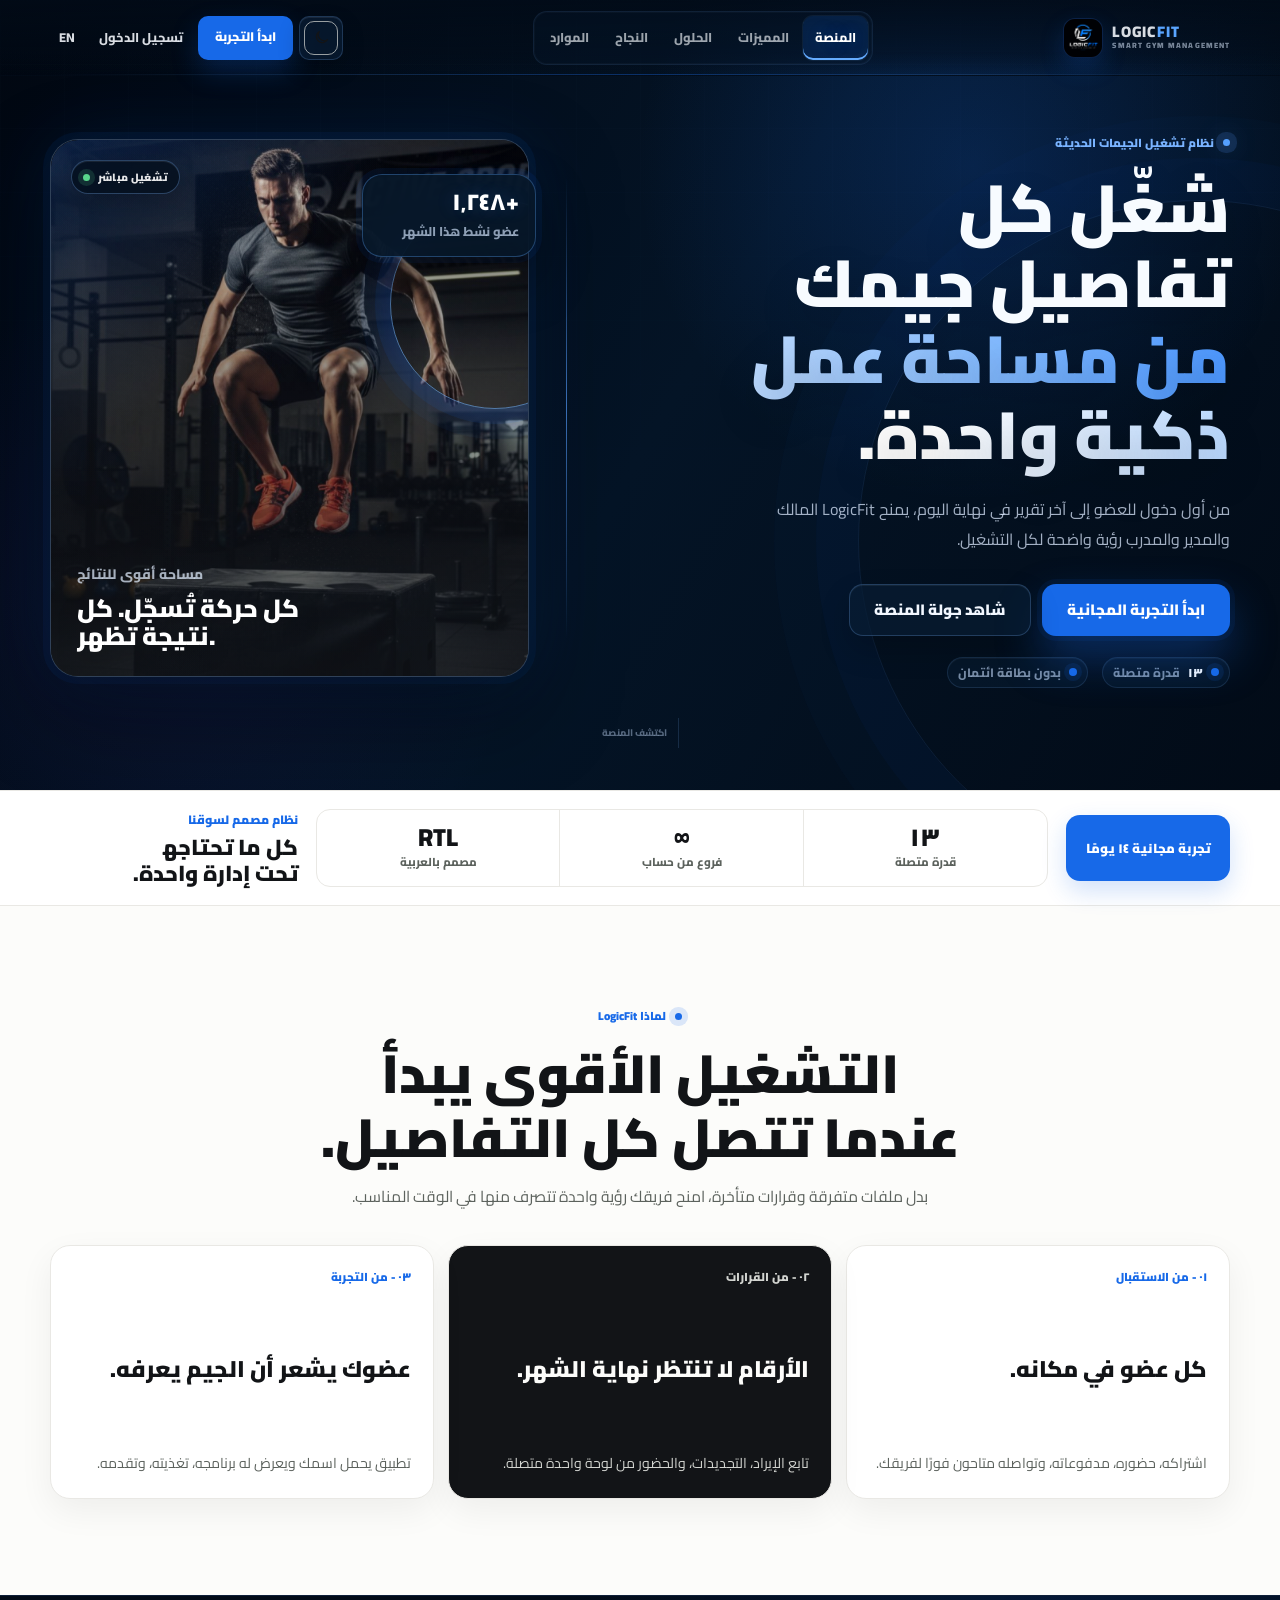
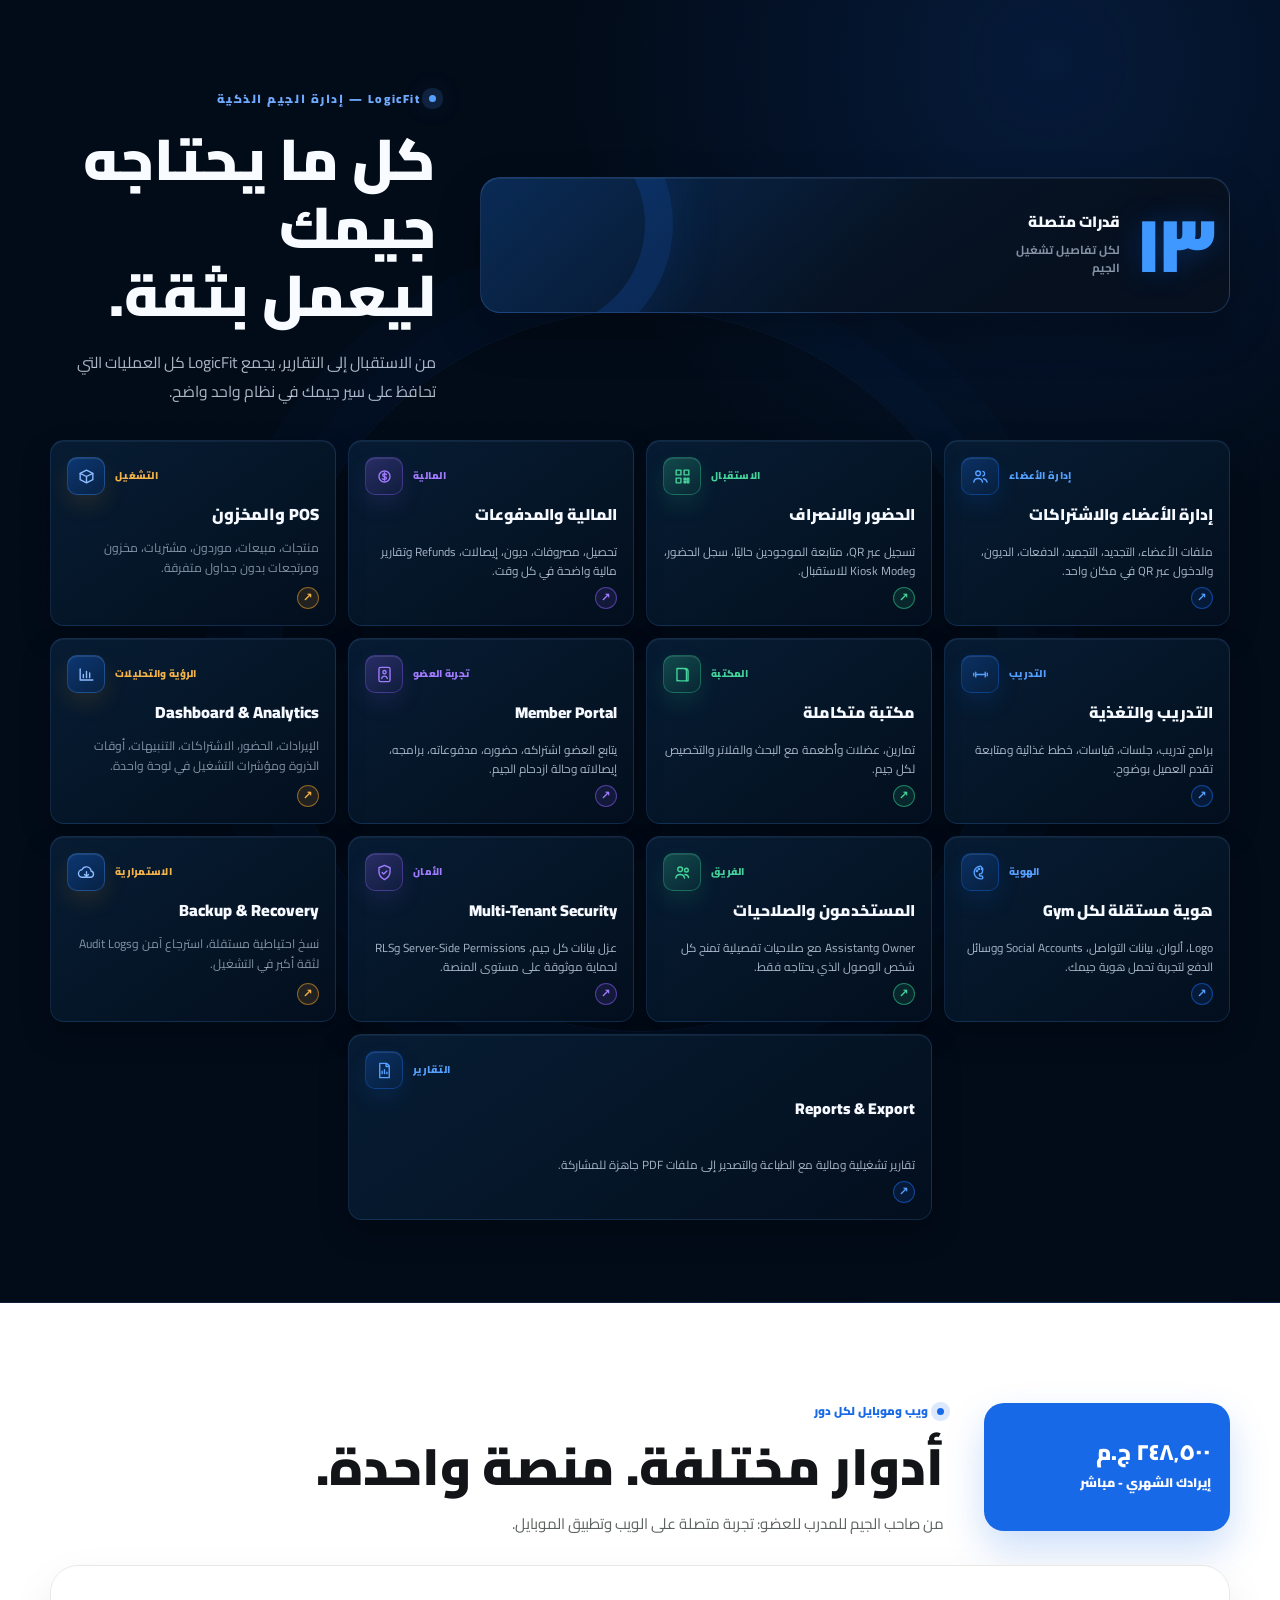
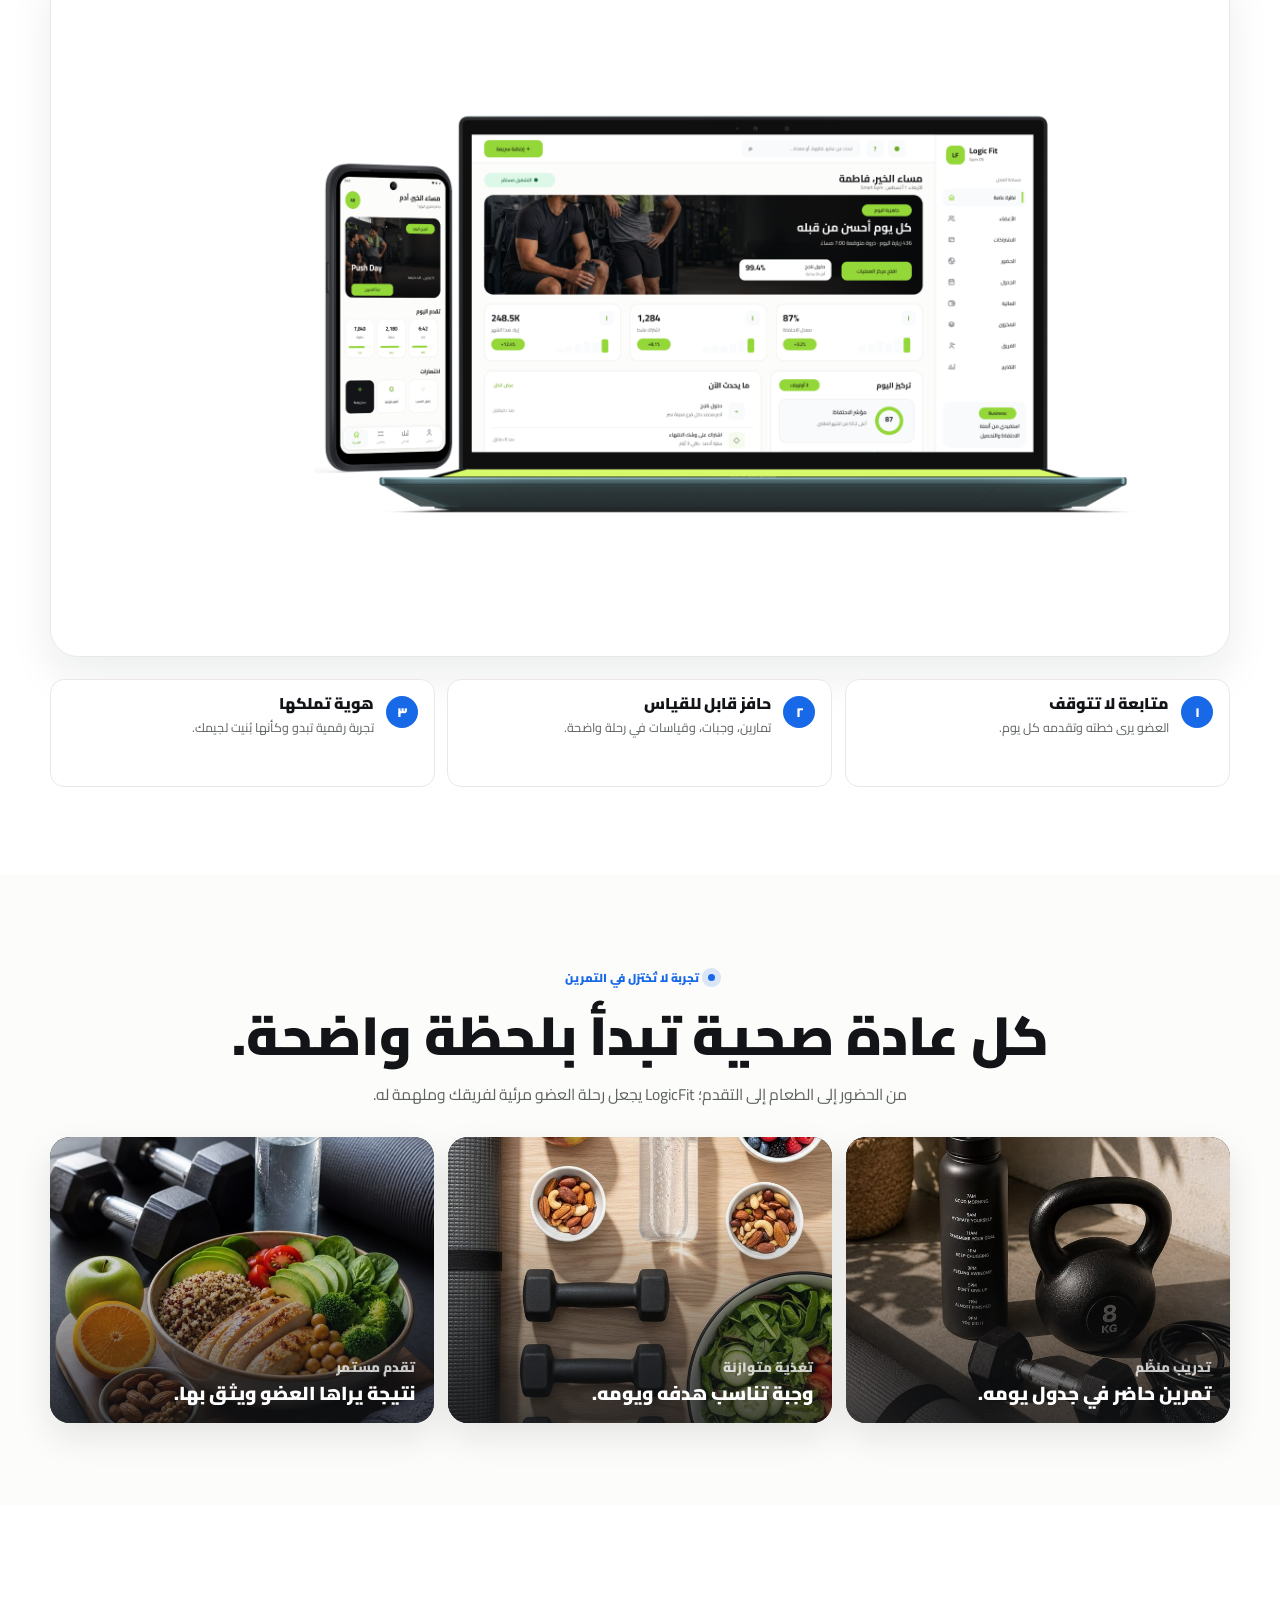
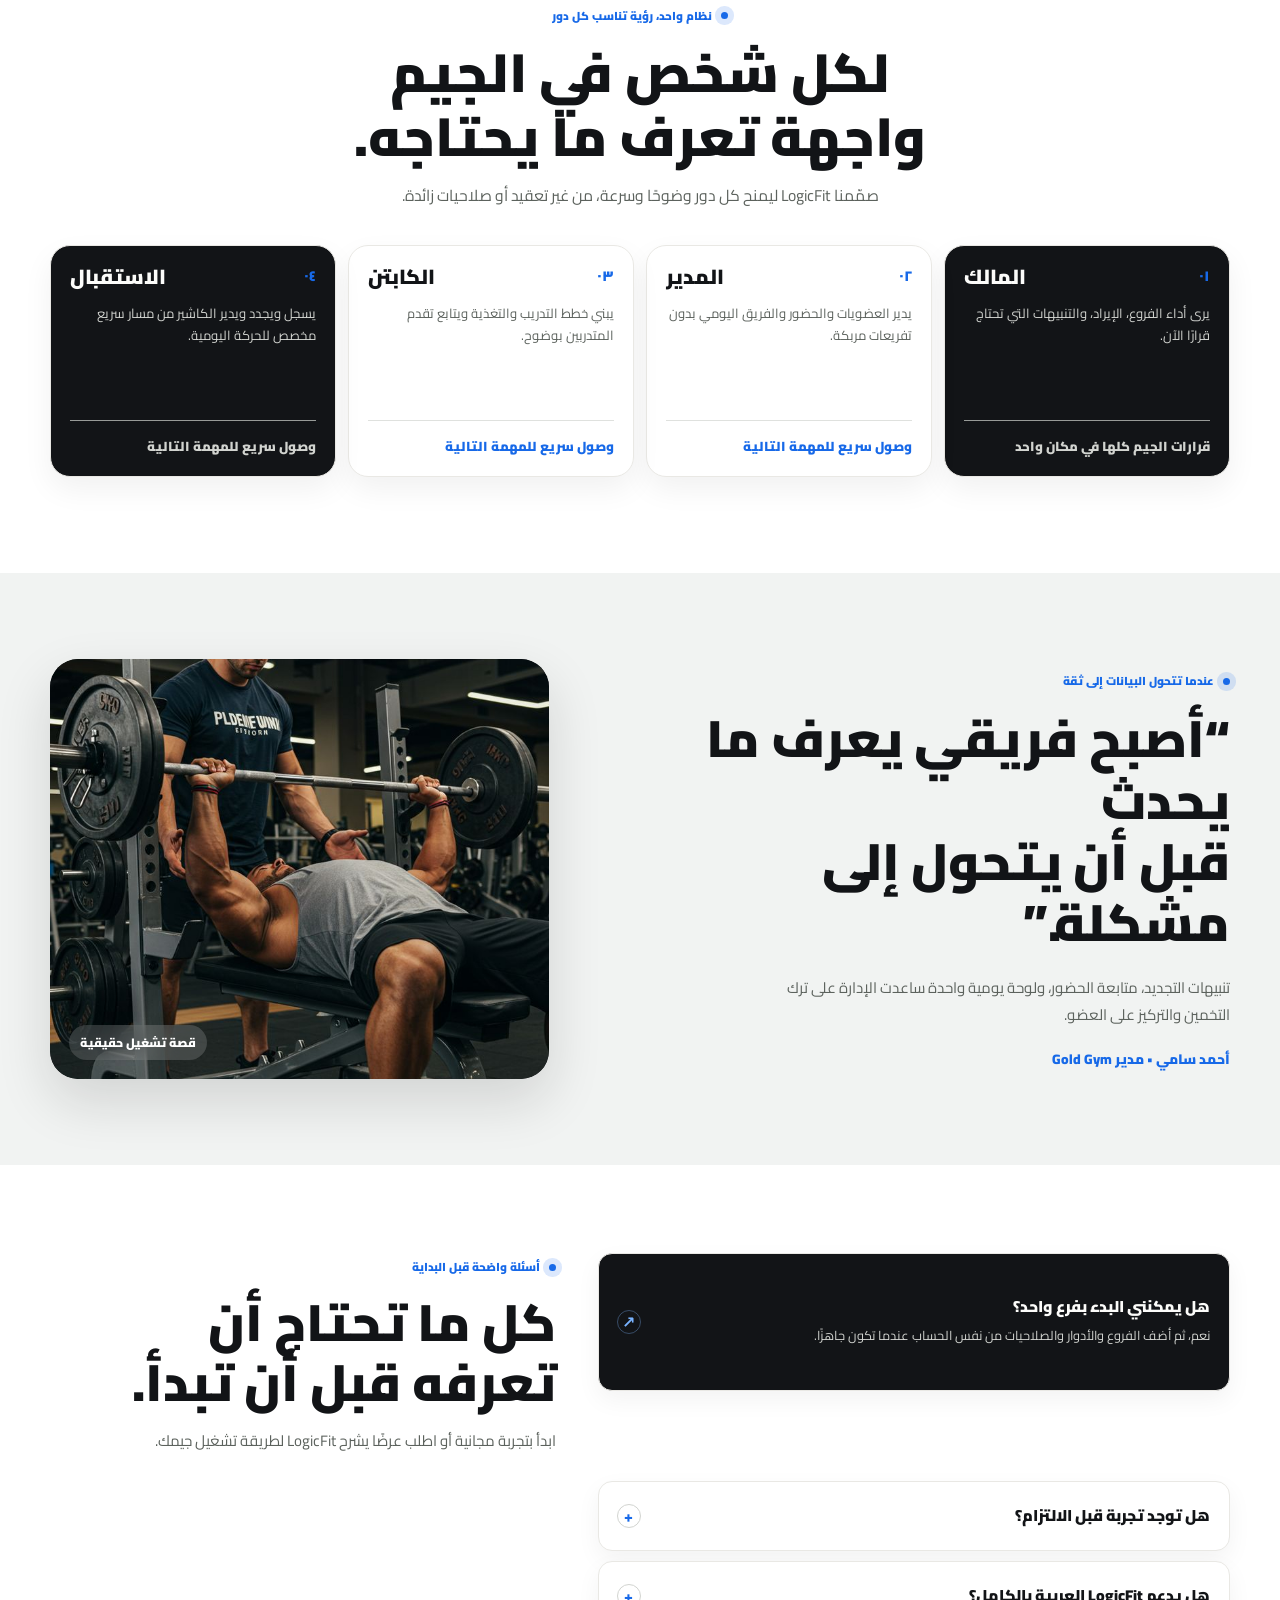
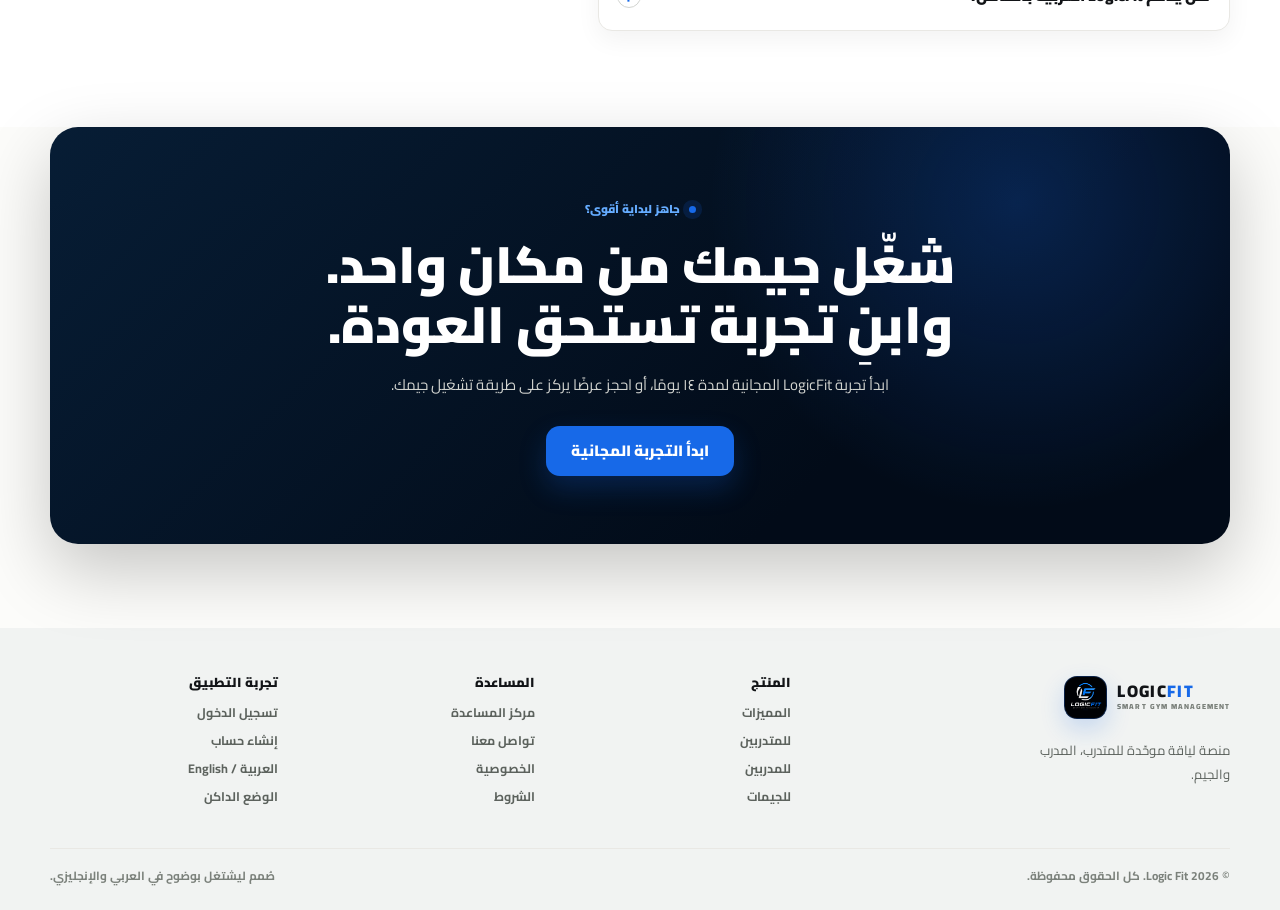
==== commit 0cf1d612: "fix: remove repeated hero brand lockup" ====
--- a/ar/index.html
+++ b/ar/index.html
@@ -80,10 +80,6 @@
       </div>
 
       <div class="hero-copy rv">
-        <div class="hero-brand-lockup">
-          <span class="hero-brand-mark" aria-hidden="true"><img src="../assets/brand/logicfit-new-logo.png" alt="" width="1254" height="1254"></span>
-          <span class="hero-brand-copy"><strong>LOGIC<span>FIT</span></strong><small>SMART GYM MANAGEMENT</small></span>
-        </div>
         <p class="section-kicker">نظام تشغيل الجيمات الحديثة</p>
         <h1>شغّل كل تفاصيل جيمك<br><span class="hero-highlight">من مساحة عمل ذكية واحدة.</span></h1>
         <p>من أول دخول للعضو إلى آخر تقرير في نهاية اليوم، يمنح LogicFit المالك والمدير والمدرب رؤية واضحة لكل التشغيل.</p>
--- a/assets/css/style.css
+++ b/assets/css/style.css
@@ -47,6 +47,9 @@
   --lf-focus-ring: 0 0 0 4px rgba(23, 105, 232, 0.2);
   --lf-content-max: 1180px;
   --lf-max: 1120px;
+  --lf-nav-height: 76px;
+  --lf-nav-compact-height: 62px;
+  --lf-anchor-offset: 88px;
   --lf-font: "Cairo", system-ui, -apple-system, BlinkMacSystemFont, "Segoe UI", sans-serif;
 }
 
@@ -5649,3 +5652,181 @@
     transform: none !important;
   }
 }
+
+/* Connected masthead: the nav is part of the hero, then becomes a compact rail. */
+.nav-v2 {
+  min-height: var(--lf-nav-height);
+  padding-block: 0;
+  border-bottom-color: transparent;
+  background:
+    linear-gradient(180deg, rgba(2, 11, 23, 0.84) 0%, rgba(2, 11, 23, 0.48) 68%, rgba(2, 11, 23, 0) 100%);
+  box-shadow: none;
+  -webkit-backdrop-filter: none;
+  backdrop-filter: none;
+}
+
+.nav-v2::before {
+  content: "";
+  position: absolute;
+  inset-inline: 0;
+  bottom: -1px;
+  height: 24px;
+  pointer-events: none;
+  background: linear-gradient(180deg, rgba(2, 11, 23, 0.08), transparent);
+}
+
+.nav-v2::after {
+  content: "";
+  position: absolute;
+  inset-inline: max(24px, calc((100vw - var(--lf-content-max)) / 2));
+  bottom: 0;
+  height: 1px;
+  pointer-events: none;
+  background: linear-gradient(90deg, transparent, rgba(101, 172, 255, 0.28) 22%, rgba(23, 105, 232, 0.7) 50%, rgba(101, 172, 255, 0.28) 78%, transparent);
+  opacity: 0.52;
+  transition: opacity 0.24s ease, background 0.24s ease;
+}
+
+.nav-v2 > * {
+  position: relative;
+  z-index: 1;
+}
+
+.nav-brand-copy strong,
+.nav-links a,
+.nav-language,
+.nav-login {
+  color: rgba(247, 251, 255, 0.88);
+}
+
+.nav-brand-copy small {
+  color: rgba(214, 228, 248, 0.56);
+}
+
+.nav-links {
+  border-color: rgba(126, 183, 255, 0.1);
+  background: rgba(10, 28, 50, 0.26);
+  box-shadow: inset 0 0 0 1px rgba(255, 255, 255, 0.025);
+}
+
+.nav-links a {
+  box-shadow: none;
+  transform: none;
+}
+
+.nav-links a:hover,
+.nav-links a.is-active {
+  background: rgba(23, 105, 232, 0.17);
+  box-shadow: inset 0 -2px 0 var(--lf-color-blue-soft), 0 0 0 1px rgba(126, 183, 255, 0.08);
+  transform: none;
+}
+
+.nav-v2.is-scrolled {
+  min-height: var(--lf-nav-compact-height);
+  padding-block: 7px;
+  border-bottom-color: rgba(126, 183, 255, 0.18);
+  background: rgba(2, 9, 19, 0.94);
+  box-shadow: 0 14px 34px rgba(0, 0, 0, 0.3);
+  -webkit-backdrop-filter: blur(18px) saturate(125%);
+  backdrop-filter: blur(18px) saturate(125%);
+}
+
+.nav-v2.is-scrolled::before {
+  opacity: 0;
+}
+
+.nav-v2.is-scrolled::after {
+  opacity: 1;
+  background: linear-gradient(90deg, transparent, rgba(101, 172, 255, 0.2) 18%, rgba(23, 105, 232, 0.82) 50%, rgba(101, 172, 255, 0.2) 82%, transparent);
+}
+
+.nav-v2.is-scrolled .nav-links {
+  border-color: rgba(126, 183, 255, 0.14);
+  background: rgba(10, 28, 50, 0.6);
+}
+
+.hero-shell {
+  padding-top: 0;
+}
+
+.hero-canvas {
+  margin-top: calc(var(--lf-nav-height) + 22px);
+}
+
+html,
+body {
+  scroll-padding-top: var(--lf-anchor-offset);
+}
+
+.section,
+.hero-shell,
+.proof-strip {
+  scroll-margin-top: var(--lf-anchor-offset);
+}
+
+@media (max-width: 920px) {
+  :root {
+    --lf-nav-height: 66px;
+    --lf-nav-compact-height: 60px;
+    --lf-anchor-offset: 78px;
+  }
+
+  .nav-v2 {
+    min-height: var(--lf-nav-height);
+    padding-block: 8px;
+  }
+
+  .nav-v2::after {
+    inset-inline: 16px;
+  }
+
+  .hero-canvas {
+    margin-top: calc(var(--lf-nav-height) + 14px);
+  }
+
+  .nav-links {
+    background: rgba(3, 14, 28, 0.96);
+  }
+
+  .nav-v2.is-scrolled .nav-links {
+    background: rgba(3, 14, 28, 0.98);
+  }
+}
+
+@media (max-width: 600px) {
+  :root {
+    --lf-nav-height: 64px;
+    --lf-nav-compact-height: 58px;
+    --lf-anchor-offset: 74px;
+  }
+
+  .nav-v2 {
+    min-height: var(--lf-nav-height);
+    padding-inline: 14px;
+  }
+
+  .nav-v2.is-scrolled {
+    padding-block: 5px;
+  }
+
+  .nav-v2::after {
+    inset-inline: 14px;
+  }
+
+  .nav-links {
+    top: calc(100% + 10px);
+    right: 12px;
+    left: 12px;
+  }
+
+  .hero-canvas {
+    margin-top: 80px;
+  }
+}
+
+@media (prefers-reduced-motion: reduce) {
+  .nav-v2,
+  .nav-v2::after {
+    transition: none !important;
+  }
+}
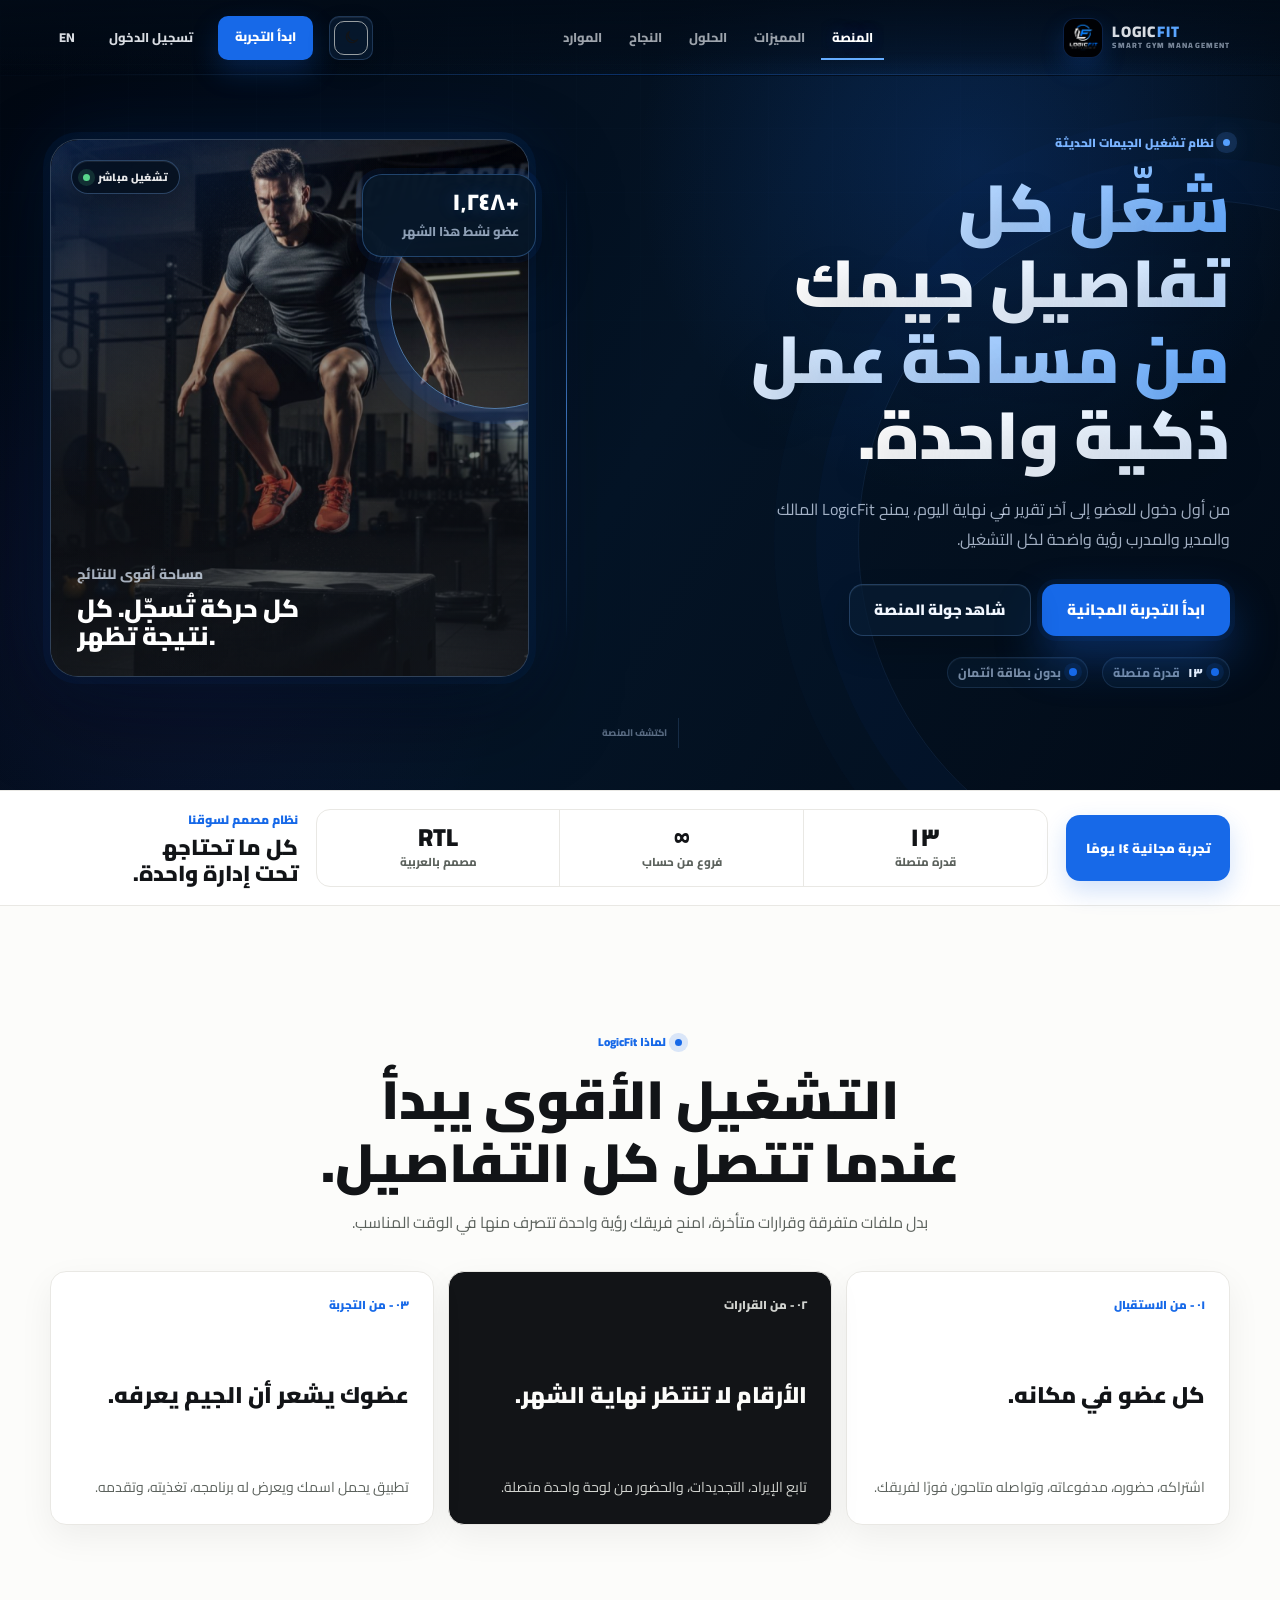
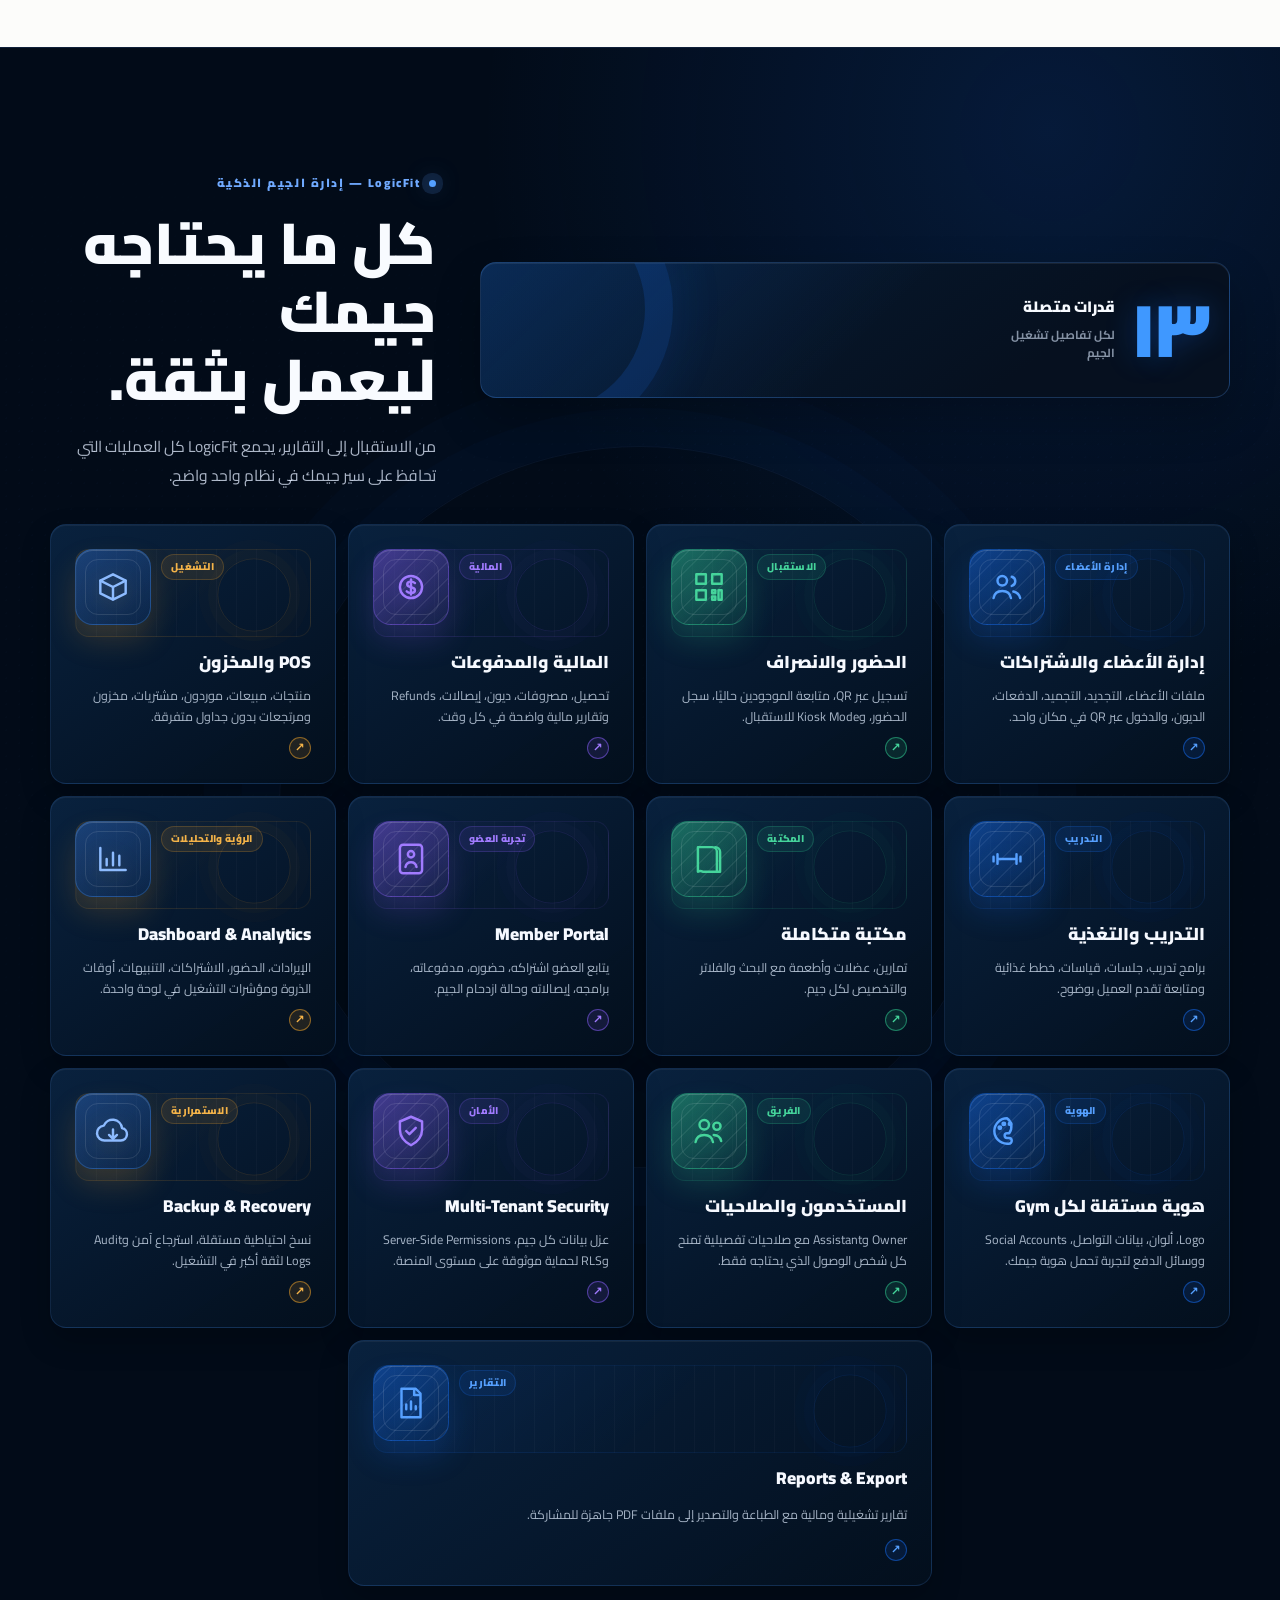
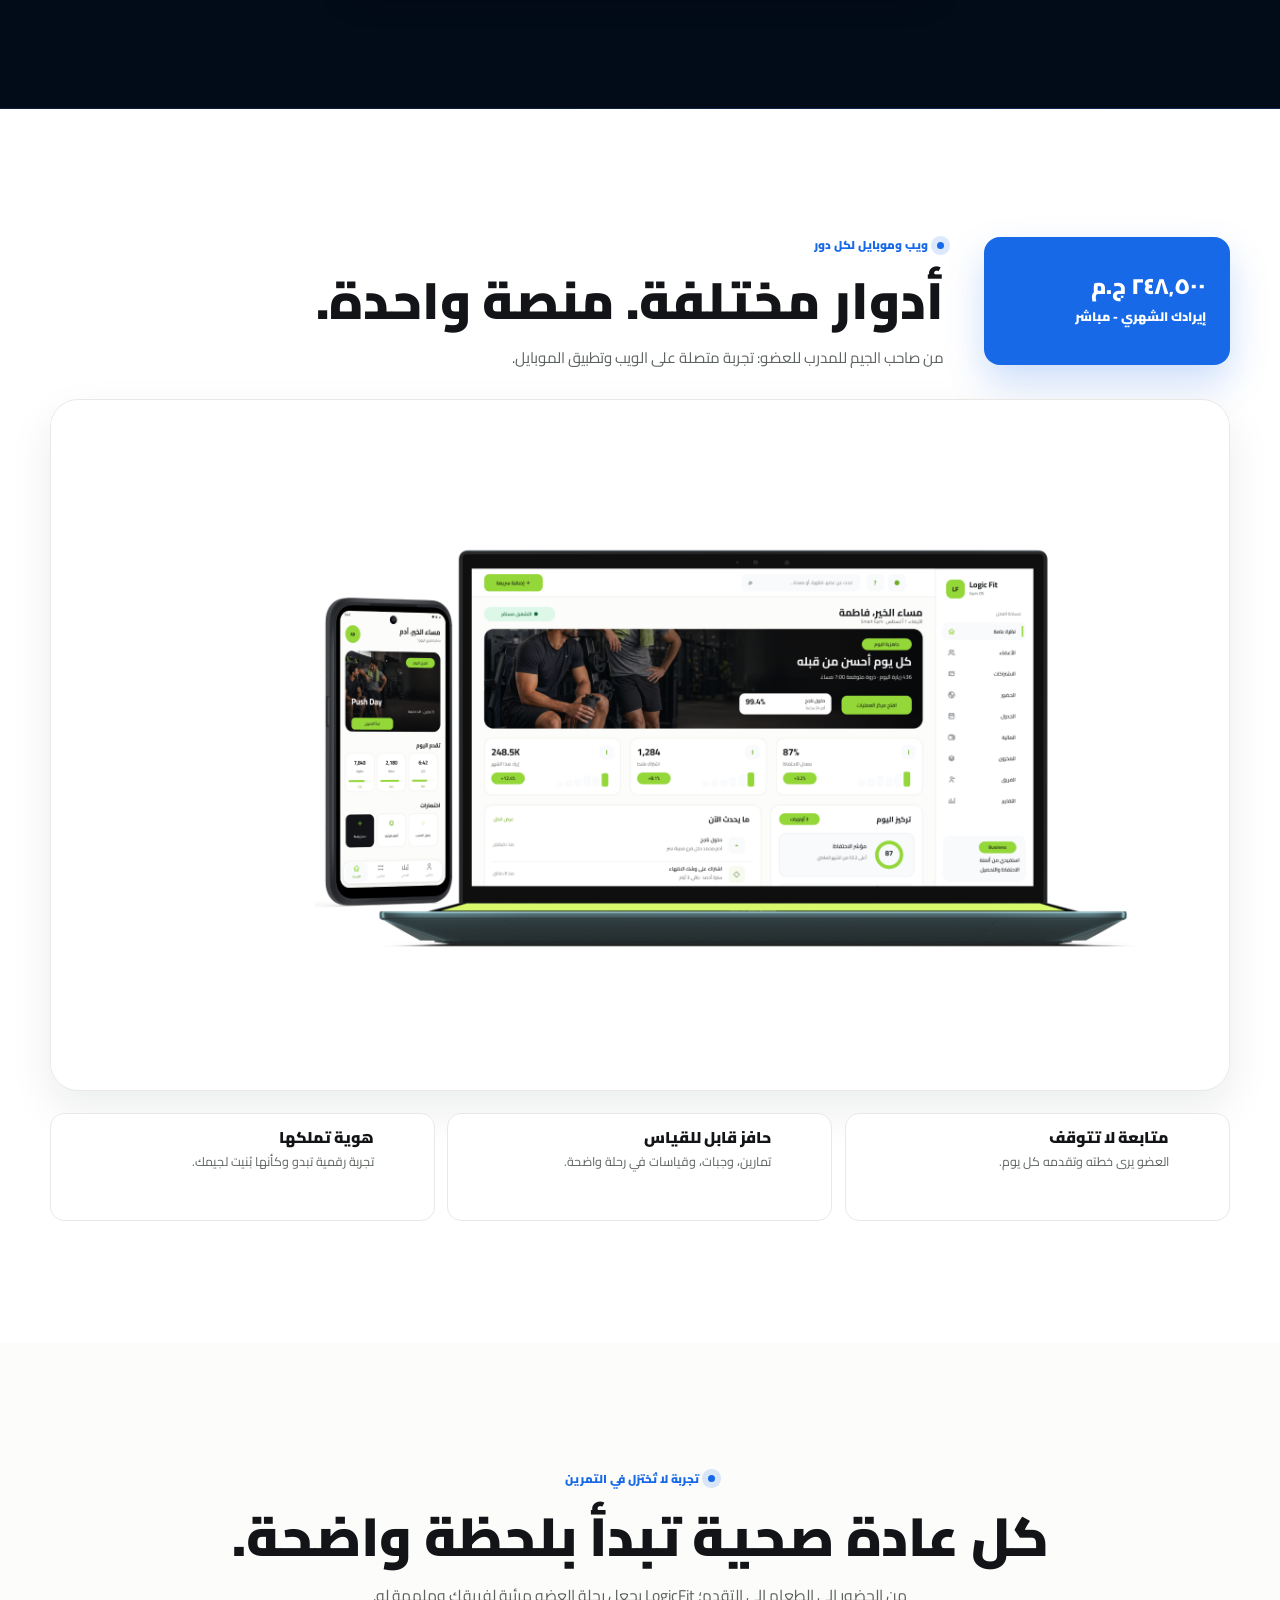
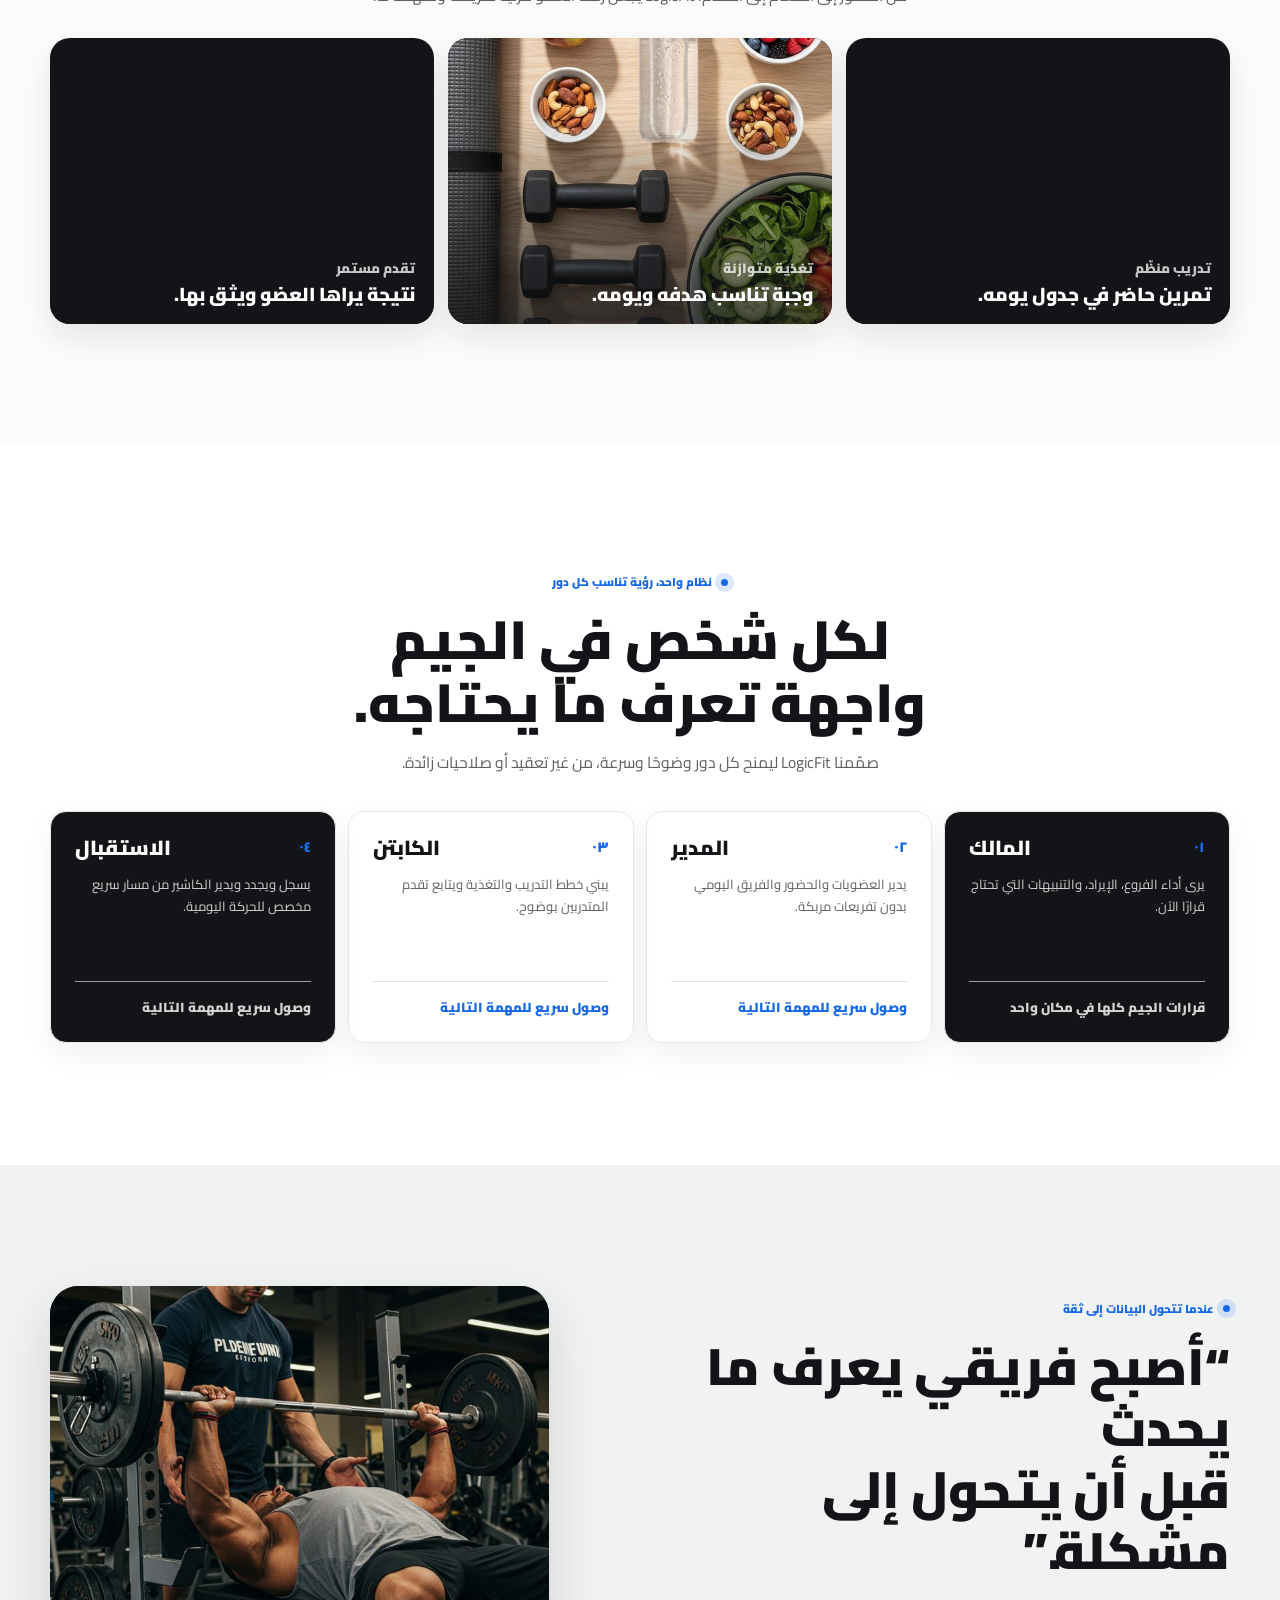
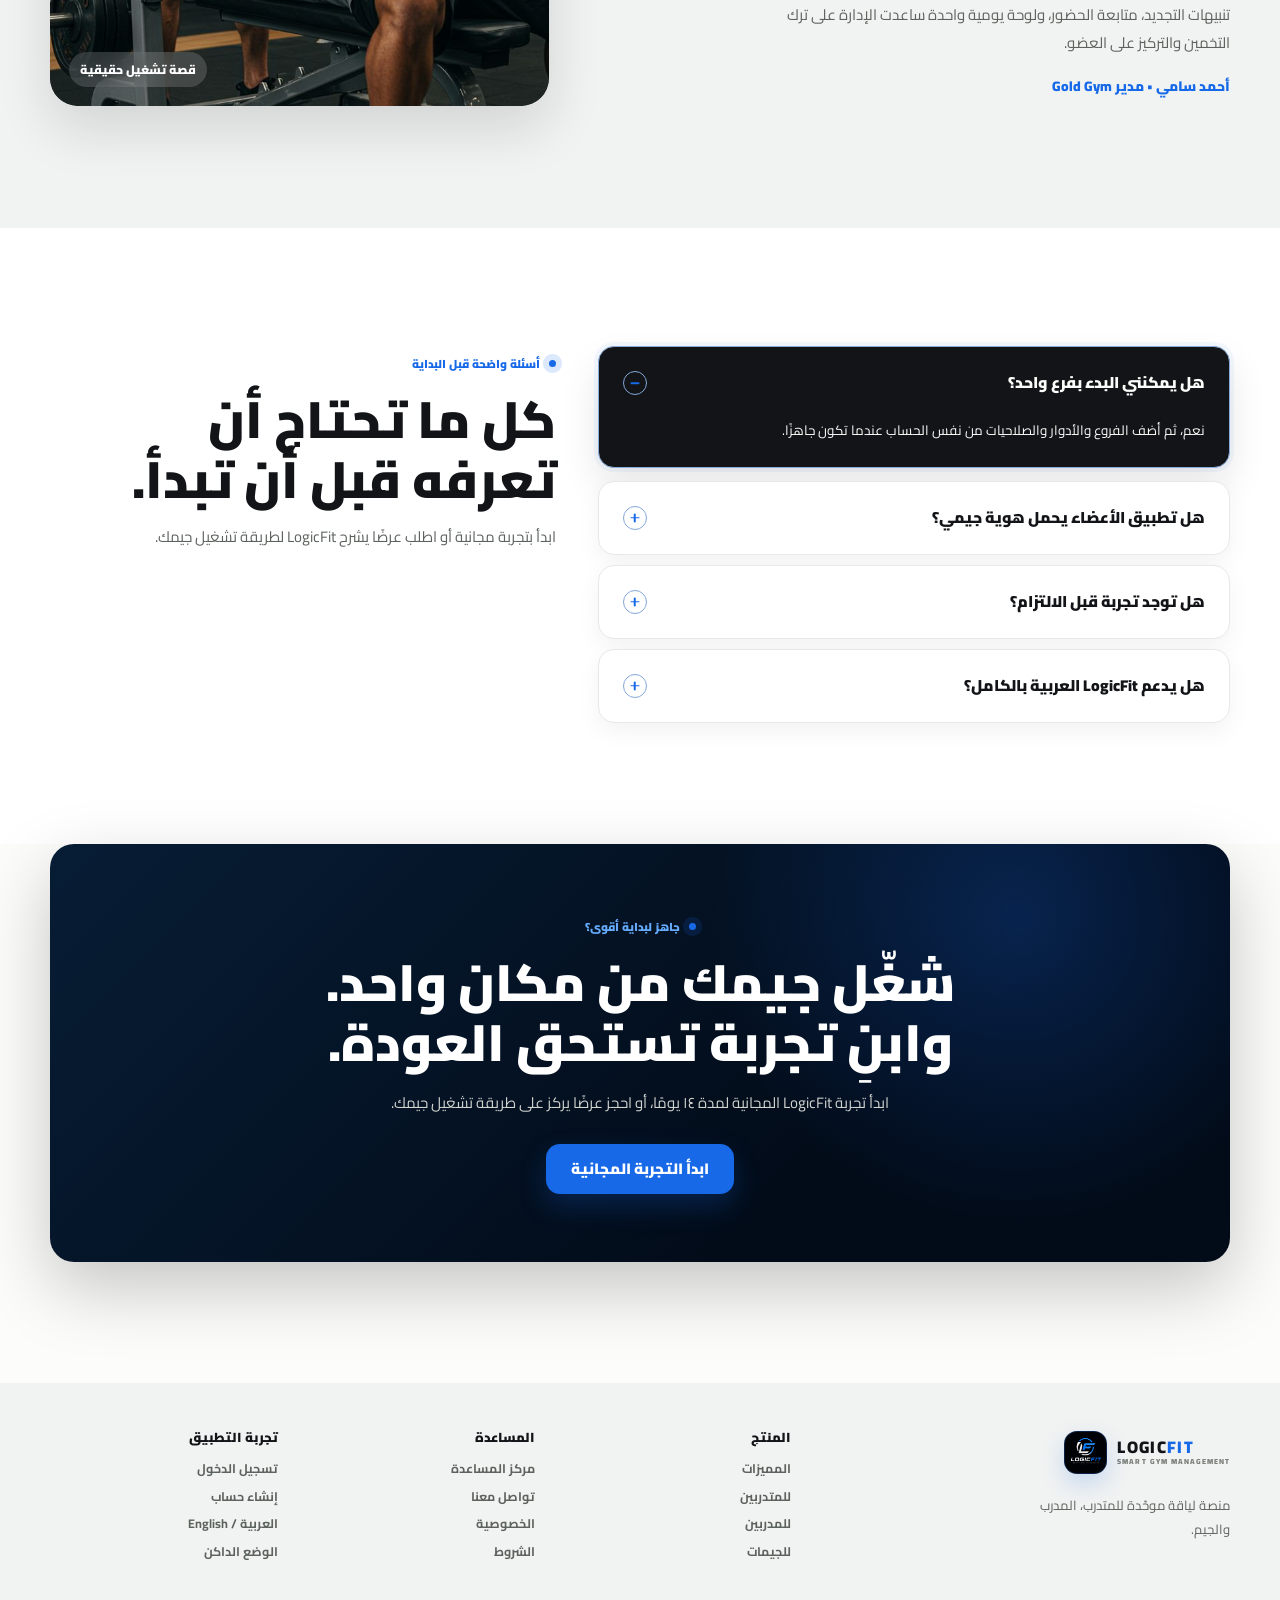
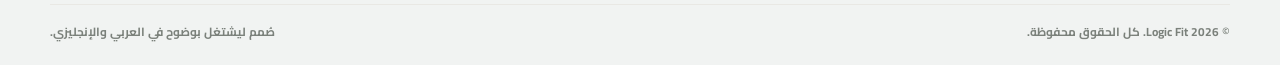
==== commit 027f236c: "feat: refine responsive premium landing interactions" ====
--- a/ar/index.html
+++ b/ar/index.html
@@ -81,7 +81,7 @@
 
       <div class="hero-copy rv">
         <p class="section-kicker">نظام تشغيل الجيمات الحديثة</p>
-        <h1>شغّل كل تفاصيل جيمك<br><span class="hero-highlight">من مساحة عمل ذكية واحدة.</span></h1>
+        <h1><span class="hero-keyword">شغّل كل تفاصيل جيمك</span><br><span class="hero-highlight">من مساحة عمل ذكية واحدة.</span></h1>
         <p>من أول دخول للعضو إلى آخر تقرير في نهاية اليوم، يمنح LogicFit المالك والمدير والمدرب رؤية واضحة لكل التشغيل.</p>
         <div class="hero-actions">
           <a class="btn btn-primary btn-large" href="https://gym-membership-app-smoky.vercel.app/register-gym" target="_blank" rel="noopener noreferrer">ابدأ التجربة المجانية</a>
@@ -302,13 +302,34 @@
     <section class="section faq-section" id="resources">
       <div class="wrap faq-grid">
         <div class="faq-list">
-          <article class="faq-card featured rv">
-            <h3>هل يمكنني البدء بفرع واحد؟</h3>
-            <p>نعم، ثم أضف الفروع والأدوار والصلاحيات من نفس الحساب عندما تكون جاهزًا.</p>
-          </article>
-          <article class="faq-card rv"><h3>هل تطبيق الأعضاء يحمل هوية جيمي؟</h3></article>
-          <article class="faq-card rv"><h3>هل توجد تجربة قبل الالتزام؟</h3></article>
-          <article class="faq-card rv"><h3>هل يدعم LogicFit العربية بالكامل؟</h3></article>
+          <article class="faq-card featured rv is-open" data-faq-item>
+            <button class="faq-trigger" type="button" data-faq-trigger aria-expanded="true" aria-controls="faq-answer-1">
+              <span>هل يمكنني البدء بفرع واحد؟</span>
+              <span class="faq-trigger-icon" aria-hidden="true"></span>
+            </button>
+            <div class="faq-answer" id="faq-answer-1"><p>نعم، ثم أضف الفروع والأدوار والصلاحيات من نفس الحساب عندما تكون جاهزًا.</p></div>
+          </article>
+          <article class="faq-card rv" data-faq-item>
+            <button class="faq-trigger" type="button" data-faq-trigger aria-expanded="false" aria-controls="faq-answer-2">
+              <span>هل تطبيق الأعضاء يحمل هوية جيمي؟</span>
+              <span class="faq-trigger-icon" aria-hidden="true"></span>
+            </button>
+            <div class="faq-answer" id="faq-answer-2"><p>نعم. يمكنك تخصيص الشعار والألوان وبيانات التواصل والحسابات الاجتماعية ووسائل الدفع لتظهر التجربة بهوية جيمك.</p></div>
+          </article>
+          <article class="faq-card rv" data-faq-item>
+            <button class="faq-trigger" type="button" data-faq-trigger aria-expanded="false" aria-controls="faq-answer-3">
+              <span>هل توجد تجربة قبل الالتزام؟</span>
+              <span class="faq-trigger-icon" aria-hidden="true"></span>
+            </button>
+            <div class="faq-answer" id="faq-answer-3"><p>نعم. ابدأ بتجربة مجانية لمدة ١٤ يومًا قبل اختيار الخطوة المناسبة لجيمك.</p></div>
+          </article>
+          <article class="faq-card rv" data-faq-item>
+            <button class="faq-trigger" type="button" data-faq-trigger aria-expanded="false" aria-controls="faq-answer-4">
+              <span>هل يدعم LogicFit العربية بالكامل؟</span>
+              <span class="faq-trigger-icon" aria-hidden="true"></span>
+            </button>
+            <div class="faq-answer" id="faq-answer-4"><p>نعم. صُمم LogicFit للعربية والإنجليزية مع تجربة RTL كاملة.</p></div>
+          </article>
         </div>
         <div class="faq-copy rv">
           <p class="section-kicker">أسئلة واضحة قبل البداية</p>
@@ -327,6 +348,14 @@
       </div>
     </section>
   </main>
+
+  <aside class="mobile-cta" aria-label="ابدأ تجربتك المجانية">
+    <div class="mobile-cta-copy">
+      <strong>ابدأ تجربتك لمدة ١٤ يومًا</strong>
+      <span>مساحة عمل واحدة وواضحة لجيمك</span>
+    </div>
+    <a class="btn btn-primary" href="https://gym-membership-app-smoky.vercel.app/register-gym" target="_blank" rel="noopener noreferrer">ابدأ التجربة المجانية</a>
+  </aside>
 
   <footer class="site-footer">
     <div class="wrap footer-grid">
--- a/assets/css/style.css
+++ b/assets/css/style.css
@@ -5830,3 +5830,741 @@
     transition: none !important;
   }
 }
+
+/* Feature visual tiles: rich icon-led cards without adding unrelated stock imagery. */
+.features-section .feature-card {
+  min-height: 246px;
+  gap: 14px;
+  padding: 18px;
+  border-radius: 18px;
+  background:
+    linear-gradient(145deg, rgba(9, 34, 62, 0.98), rgba(3, 15, 29, 0.99)),
+    repeating-linear-gradient(135deg, rgba(var(--feature-rgb), 0.04) 0 1px, transparent 1px 18px),
+    #061426;
+}
+
+.features-section .feature-card-top {
+  position: relative;
+  min-height: 88px;
+  align-items: flex-start;
+}
+
+.features-section .feature-card-top::before {
+  content: "";
+  position: absolute;
+  inset: 0;
+  z-index: 0;
+  border: 1px solid rgba(var(--feature-rgb), 0.14);
+  border-radius: 14px;
+  background:
+    linear-gradient(135deg, rgba(var(--feature-rgb), 0.13), transparent 56%),
+    repeating-linear-gradient(90deg, rgba(255, 255, 255, 0.035) 0 1px, transparent 1px 20px);
+  opacity: 0.72;
+  transition: border-color 0.28s ease, opacity 0.28s ease, transform 0.28s ease;
+}
+
+.features-section .feature-card-top::after {
+  content: "";
+  position: absolute;
+  top: 7px;
+  inset-inline-end: 18px;
+  z-index: 0;
+  width: 76px;
+  height: 76px;
+  border: 1px solid rgba(var(--feature-rgb), 0.16);
+  border-radius: 50%;
+  box-shadow: 0 0 0 10px rgba(var(--feature-rgb), 0.025), 0 0 0 20px rgba(var(--feature-rgb), 0.018);
+  opacity: 0.84;
+  transform: scale(0.94);
+  transition: opacity 0.28s ease, transform 0.28s ease;
+}
+
+.features-section .feature-index {
+  position: relative;
+  z-index: 1;
+  width: 76px;
+  height: 76px;
+  flex-basis: 76px;
+  overflow: hidden;
+  border-radius: 18px;
+  background:
+    linear-gradient(145deg, rgba(var(--feature-rgb), 0.42), rgba(var(--feature-rgb), 0.1)),
+    repeating-linear-gradient(135deg, rgba(255, 255, 255, 0.08) 0 1px, transparent 1px 12px);
+  box-shadow: 0 16px 30px rgba(var(--feature-rgb), 0.18), inset 0 1px 0 rgba(255, 255, 255, 0.16);
+  color: var(--feature-accent);
+  isolation: isolate;
+  transition: transform 0.28s cubic-bezier(0.2, 0.7, 0.2, 1), box-shadow 0.28s ease, border-color 0.28s ease;
+}
+
+.features-section .feature-index::before {
+  content: "";
+  position: absolute;
+  inset: 9px;
+  z-index: 0;
+  border: 1px solid rgba(255, 255, 255, 0.13);
+  border-radius: 13px;
+  opacity: 0.86;
+}
+
+.features-section .feature-index::after {
+  content: "";
+  position: absolute;
+  top: -145%;
+  inset-inline-start: -48%;
+  z-index: 0;
+  width: 42%;
+  height: 290%;
+  background: linear-gradient(90deg, transparent, rgba(255, 255, 255, 0.28), transparent);
+  transform: rotate(24deg);
+  transition: inset-inline-start 0.58s cubic-bezier(0.2, 0.7, 0.2, 1);
+}
+
+.features-section .feature-index svg {
+  position: relative;
+  z-index: 1;
+  width: 38px;
+  height: 38px;
+  stroke-width: 1.55;
+  filter: drop-shadow(0 5px 10px rgba(var(--feature-rgb), 0.22));
+  transition: transform 0.28s cubic-bezier(0.2, 0.7, 0.2, 1), filter 0.28s ease;
+}
+
+.features-section .feature-label {
+  position: relative;
+  z-index: 1;
+  max-width: 54%;
+  margin-top: 5px;
+  padding: 6px 9px;
+  border: 1px solid rgba(var(--feature-rgb), 0.22);
+  border-radius: 999px;
+  background: rgba(var(--feature-rgb), 0.1);
+  color: var(--feature-accent);
+  font-size: 0.62rem;
+  font-weight: 900;
+  line-height: 1.25;
+  text-align: end;
+}
+
+.features-section .feature-card h3,
+.features-section .feature-card:nth-child(4n) h3 {
+  max-width: 21ch;
+  color: #f6f9ff;
+  font-size: 1.08rem;
+  line-height: 1.22;
+}
+
+.features-section .feature-card p,
+.features-section .feature-card:nth-child(4n) p {
+  min-height: 56px;
+  padding-bottom: 31px;
+  color: rgba(218, 231, 248, 0.76);
+  font-size: 0.78rem;
+  line-height: 1.68;
+}
+
+.features-section .feature-card:hover .feature-card-top::before {
+  border-color: rgba(var(--feature-rgb), 0.34);
+  opacity: 1;
+  transform: translateY(-1px);
+}
+
+.features-section .feature-card:hover .feature-card-top::after {
+  opacity: 1;
+  transform: scale(1.05);
+}
+
+.features-section .feature-card:hover .feature-index {
+  transform: translateY(-5px) rotate(-4deg) scale(1.05);
+  box-shadow: 0 22px 38px rgba(var(--feature-rgb), 0.28), 0 0 0 7px rgba(var(--feature-rgb), 0.08);
+}
+
+.features-section .feature-card:hover .feature-index::after {
+  inset-inline-start: 132%;
+}
+
+.features-section .feature-card:hover .feature-index svg {
+  transform: scale(1.1) rotate(7deg);
+  filter: drop-shadow(0 8px 14px rgba(var(--feature-rgb), 0.34));
+}
+
+@media (max-width: 800px) {
+  .features-section .feature-card {
+    min-height: 232px;
+  }
+}
+
+@media (max-width: 600px) {
+  .features-section .feature-card {
+    min-height: 222px;
+    padding: 16px;
+  }
+
+  .features-section .feature-card-top {
+    min-height: 78px;
+  }
+
+  .features-section .feature-index {
+    width: 66px;
+    height: 66px;
+    flex-basis: 66px;
+    border-radius: 16px;
+  }
+
+  .features-section .feature-index svg {
+    width: 33px;
+    height: 33px;
+  }
+
+  .features-section .feature-card-top::after {
+    width: 66px;
+    height: 66px;
+  }
+}
+
+@media (prefers-reduced-motion: reduce) {
+  .features-section .feature-card,
+  .features-section .feature-card-top::before,
+  .features-section .feature-card-top::after,
+  .features-section .feature-index,
+  .features-section .feature-index::after,
+  .features-section .feature-index svg {
+    transition: none !important;
+  }
+
+  .features-section .feature-card:hover .feature-index,
+  .features-section .feature-card:hover .feature-index svg,
+  .features-section .feature-card:hover .feature-card-top::after {
+    transform: none !important;
+  }
+}
+
+/* Desktop navigation links stay free-standing; the wrapper is only structural. */
+@media (min-width: 921px) {
+  .nav-links,
+  .nav-v2.is-scrolled .nav-links {
+    gap: 5px;
+    padding: 0;
+    border-color: transparent;
+    border-radius: 0;
+    background: transparent;
+    box-shadow: none;
+  }
+
+  .nav-links a {
+    padding: 12px 11px;
+    border-radius: 0;
+    background: transparent;
+  }
+
+  .nav-links a:hover,
+  .nav-links a.is-active {
+    background: transparent;
+    box-shadow: inset 0 -2px 0 var(--lf-color-blue-soft);
+    transform: none;
+  }
+}
+
+/* Premium rhythm, responsive sizing and purposeful interaction pass */
+:root {
+  --lf-section-space-desktop: clamp(120px, 9.5vw, 152px);
+  --lf-section-space-laptop: clamp(88px, 8.5vw, 112px);
+  --lf-section-space-tablet: clamp(76px, 10vw, 96px);
+  --lf-section-space-mobile: clamp(64px, 16vw, 80px);
+  --lf-card-padding: 24px;
+  --lf-card-radius: 16px;
+  --lf-motion-premium: 0.3s cubic-bezier(0.2, 0.7, 0.2, 1);
+}
+
+.section,
+.features-section,
+.showcase-section,
+.journey-section,
+.story-section,
+.faq-section {
+  padding-block: var(--lf-section-space-desktop);
+  scroll-margin-top: var(--lf-anchor-offset);
+}
+
+.cta-section {
+  padding-block: 0 var(--lf-section-space-desktop);
+}
+
+.outcome-card,
+.benefit-card,
+.role-tile,
+.features-summary,
+.features-section .feature-card,
+.live-insight {
+  padding: var(--lf-card-padding);
+  border-radius: var(--lf-card-radius);
+}
+
+.outcome-card,
+.benefit-card,
+.role-tile,
+.features-summary,
+.live-insight {
+  transition: transform var(--lf-motion-premium), box-shadow var(--lf-motion-premium), border-color var(--lf-motion-premium);
+}
+
+.outcome-card:not(.tilt-card):hover,
+.benefit-card:not(.tilt-card):hover,
+.role-tile:not(.tilt-card):hover,
+.features-summary:hover {
+  transform: translateY(-4px);
+}
+
+html[data-theme="dark"] .outcome-card,
+html[data-theme="dark"] .benefit-card,
+html[data-theme="dark"] .role-tile,
+html[data-theme="dark"] .features-summary,
+html[data-theme="dark"] .live-insight {
+  box-shadow: 0 18px 44px rgba(0, 0, 0, 0.24), 0 0 34px rgba(23, 105, 232, 0.08);
+}
+
+.hero-keyword,
+.hero-highlight {
+  background: linear-gradient(112deg, #ffffff 4%, #dcecff 46%, #62a9ff 100%);
+  -webkit-background-clip: text;
+  background-clip: text;
+  color: transparent;
+}
+
+.floating-metric.tilt-card,
+.live-insight.tilt-card {
+  transition: transform var(--lf-motion-premium), box-shadow var(--lf-motion-premium), border-color var(--lf-motion-premium);
+}
+
+.floating-metric.tilt-card:hover,
+.live-insight.tilt-card:hover {
+  --lift: -4px;
+}
+
+.nav-v2.is-scrolled {
+  -webkit-backdrop-filter: blur(12px) saturate(125%);
+  backdrop-filter: blur(12px) saturate(125%);
+}
+
+.faq-card {
+  min-height: 0;
+  padding: 0;
+  border-radius: var(--lf-card-radius);
+  overflow: hidden;
+  transition: transform var(--lf-motion-premium), box-shadow var(--lf-motion-premium), border-color var(--lf-motion-premium), background var(--lf-motion-premium);
+}
+
+.faq-card.featured,
+html[dir="rtl"] .faq-card {
+  min-height: 0;
+  padding: 0;
+}
+
+.faq-card::after {
+  display: none !important;
+  content: none !important;
+}
+
+.faq-card:hover,
+.faq-card.is-open {
+  transform: translateY(-3px);
+  border-color: color-mix(in srgb, var(--lf-action-primary-background) 38%, var(--lf-border-default));
+  box-shadow: 0 18px 38px rgba(18, 20, 23, 0.1), 0 0 0 4px rgba(23, 105, 232, 0.05);
+}
+
+html[data-theme="dark"] .faq-card:hover,
+html[data-theme="dark"] .faq-card.is-open {
+  box-shadow: 0 20px 42px rgba(0, 0, 0, 0.32), 0 0 34px rgba(23, 105, 232, 0.12);
+}
+
+.faq-trigger {
+  width: 100%;
+  min-height: 72px;
+  display: flex;
+  align-items: center;
+  justify-content: space-between;
+  gap: 20px;
+  padding: 22px 24px;
+  border: 0;
+  background: transparent;
+  color: inherit;
+  cursor: pointer;
+  text-align: start;
+  touch-action: manipulation;
+}
+
+.faq-trigger > span:first-child {
+  flex: 1 1 auto;
+  min-width: 0;
+  font-size: 0.98rem;
+  font-weight: 900;
+  line-height: 1.45;
+}
+
+.faq-trigger:hover {
+  background: rgba(23, 105, 232, 0.05);
+}
+
+.faq-trigger:focus-visible {
+  outline: 0;
+  box-shadow: inset 0 0 0 3px rgba(23, 105, 232, 0.42);
+}
+
+.faq-trigger-icon {
+  position: relative;
+  flex: 0 0 24px;
+  width: 24px;
+  height: 24px;
+  border: 1px solid color-mix(in srgb, var(--lf-action-primary-background) 42%, var(--lf-border-default));
+  border-radius: 50%;
+  color: var(--lf-text-brand);
+}
+
+.faq-trigger-icon::before,
+.faq-trigger-icon::after {
+  content: "";
+  position: absolute;
+  top: 50%;
+  left: 50%;
+  width: 9px;
+  height: 1.5px;
+  border-radius: 999px;
+  background: currentColor;
+  transform: translate(-50%, -50%);
+  transition: transform var(--lf-motion-premium), opacity var(--lf-motion-premium);
+}
+
+.faq-trigger-icon::after {
+  transform: translate(-50%, -50%) rotate(90deg);
+}
+
+.faq-card.is-open .faq-trigger-icon::after {
+  opacity: 0;
+  transform: translate(-50%, -50%) rotate(0deg);
+}
+
+html.js .faq-answer {
+  display: grid;
+  grid-template-rows: 0fr;
+  opacity: 0;
+  transition: grid-template-rows var(--lf-motion-premium), opacity 0.2s ease;
+}
+
+html.js .faq-answer p {
+  min-height: 0;
+  overflow: hidden;
+  margin: 0;
+  padding: 0 24px;
+  color: var(--lf-text-secondary);
+  font-size: 0.84rem;
+  line-height: 1.75;
+  transition: padding var(--lf-motion-premium);
+}
+
+html.js .faq-card.is-open .faq-answer {
+  grid-template-rows: 1fr;
+  opacity: 1;
+}
+
+html.js .faq-card.is-open .faq-answer p {
+  padding-bottom: 24px;
+}
+
+.faq-card.featured .faq-trigger > span:first-child,
+.faq-card.featured .faq-answer p {
+  color: inherit;
+}
+
+.cta-card {
+  padding-inline: 32px;
+  border-radius: 24px;
+}
+
+.mobile-cta {
+  display: none;
+}
+
+@media (min-width: 1181px) {
+  .nav-v2 {
+    gap: 32px;
+  }
+
+  .nav-controls {
+    gap: 16px;
+  }
+}
+
+@media (min-width: 921px) and (max-width: 1180px) {
+  .nav-v2 {
+    gap: 20px;
+  }
+
+  .nav-controls {
+    gap: 10px;
+  }
+
+  .nav-links a {
+    padding-inline: 8px;
+  }
+
+  .hero-copy h1 {
+    font-size: clamp(3.25rem, 5.8vw, 4.45rem);
+    line-height: 1.02;
+  }
+
+  html[dir="rtl"] .hero-copy h1 {
+    line-height: 1.16;
+  }
+}
+
+@media (max-width: 1024px) {
+  .section,
+  .features-section,
+  .showcase-section,
+  .journey-section,
+  .story-section,
+  .faq-section {
+    padding-block: var(--lf-section-space-laptop);
+  }
+
+  .cta-section {
+    padding-block: 0 var(--lf-section-space-laptop);
+  }
+
+  .outcome-card,
+  .benefit-card,
+  .role-tile,
+  .features-summary,
+  .features-section .feature-card,
+  .live-insight {
+    padding: 20px;
+  }
+
+  .hero-copy h1 {
+    font-size: clamp(3.05rem, 7vw, 4.2rem);
+  }
+
+  html[dir="rtl"] .hero-copy h1 {
+    line-height: 1.16;
+  }
+}
+
+@media (max-width: 800px) {
+  .section,
+  .features-section,
+  .showcase-section,
+  .journey-section,
+  .story-section,
+  .faq-section {
+    padding-block: var(--lf-section-space-tablet);
+  }
+
+  .cta-section {
+    padding-block: 0 var(--lf-section-space-tablet);
+  }
+
+  .features-section .feature-card {
+    min-height: 232px;
+    padding: 20px;
+  }
+
+  .faq-trigger {
+    min-height: 68px;
+    padding-block: 20px;
+  }
+
+  .hero-copy h1 {
+    font-size: clamp(2.85rem, 7.4vw, 3.9rem);
+  }
+}
+
+@media (max-width: 600px) {
+  .section,
+  .features-section,
+  .showcase-section,
+  .journey-section,
+  .story-section,
+  .faq-section {
+    padding-block: var(--lf-section-space-mobile);
+  }
+
+  .cta-section {
+    padding-block: 0 76px;
+  }
+
+  .outcome-card,
+  .benefit-card,
+  .role-tile,
+  .features-summary,
+  .features-section .feature-card,
+  .live-insight,
+  .cta-card {
+    padding: 18px;
+    border-radius: var(--lf-card-radius);
+  }
+
+  .features-section .feature-card {
+    min-height: 0;
+  }
+
+  .hero-copy h1,
+  html[lang="en"] .hero-copy h1,
+  html[dir="rtl"] .hero-copy h1 {
+    width: 100%;
+    max-width: none;
+    font-size: clamp(2.18rem, 9.4vw, 3.05rem);
+    line-height: 1.08;
+  }
+
+  html[dir="rtl"] .hero-copy h1 {
+    line-height: 1.2;
+  }
+
+  .hero-media {
+    height: clamp(300px, 92vw, 390px);
+  }
+
+  .floating-metric,
+  html[dir="rtl"] .floating-metric {
+    width: min(204px, calc(100% - 32px));
+    padding: 14px;
+  }
+
+  .faq-trigger {
+    min-height: 64px;
+    gap: 14px;
+    padding: 18px;
+  }
+
+  .faq-trigger > span:first-child {
+    font-size: 0.9rem;
+  }
+
+  html.js .faq-answer p {
+    padding-inline: 18px;
+    font-size: 0.79rem;
+  }
+
+  html.js .faq-card.is-open .faq-answer p {
+    padding-bottom: 18px;
+  }
+
+  body {
+    padding-bottom: 92px;
+  }
+
+  .mobile-cta {
+    position: fixed;
+    right: 12px;
+    bottom: max(12px, env(safe-area-inset-bottom));
+    left: 12px;
+    z-index: 80;
+    display: flex;
+    align-items: center;
+    justify-content: space-between;
+    gap: 10px;
+    padding: 10px;
+    border: 1px solid rgba(126, 183, 255, 0.25);
+    border-radius: 18px;
+    background: rgba(2, 9, 19, 0.94);
+    box-shadow: 0 18px 42px rgba(0, 0, 0, 0.32), 0 0 26px rgba(23, 105, 232, 0.12);
+    -webkit-backdrop-filter: blur(14px) saturate(125%);
+    backdrop-filter: blur(14px) saturate(125%);
+  }
+
+  .mobile-cta-copy {
+    min-width: 0;
+    display: grid;
+    gap: 2px;
+  }
+
+  .mobile-cta-copy strong,
+  .mobile-cta-copy span {
+    overflow: hidden;
+    text-overflow: ellipsis;
+    white-space: nowrap;
+  }
+
+  .mobile-cta-copy strong {
+    color: #f5f9ff;
+    font-size: 0.78rem;
+    line-height: 1.35;
+  }
+
+  .mobile-cta-copy span {
+    color: rgba(207, 224, 247, 0.68);
+    font-size: 0.65rem;
+    line-height: 1.35;
+  }
+
+  .mobile-cta .btn {
+    flex: 0 0 auto;
+    min-height: 44px;
+    padding-inline: 13px;
+    border-radius: 12px;
+    font-size: 0.73rem;
+  }
+
+  body.menu-open .mobile-cta {
+    opacity: 0;
+    pointer-events: none;
+  }
+}
+
+@media (max-width: 380px) {
+  .wrap,
+  .hero-canvas {
+    width: min(calc(100vw - 24px), var(--lf-content-max));
+  }
+
+  .nav-v2 {
+    padding-inline: 10px;
+  }
+
+  .hero-copy h1,
+  html[lang="en"] .hero-copy h1,
+  html[dir="rtl"] .hero-copy h1 {
+    font-size: 2.08rem;
+  }
+
+  .mobile-cta {
+    right: 8px;
+    left: 8px;
+    gap: 7px;
+    padding: 8px;
+  }
+
+  .mobile-cta-copy strong {
+    font-size: 0.71rem;
+  }
+
+  .mobile-cta .btn {
+    padding-inline: 10px;
+    font-size: 0.68rem;
+  }
+}
+
+@media (prefers-reduced-motion: reduce) {
+  .outcome-card,
+  .benefit-card,
+  .role-tile,
+  .features-summary,
+  .features-section .feature-card,
+  .live-insight,
+  .faq-card,
+  .faq-trigger-icon::before,
+  .faq-trigger-icon::after,
+  html.js .faq-answer,
+  html.js .faq-answer p,
+  .mobile-cta {
+    transition: none !important;
+  }
+
+  .outcome-card:not(.tilt-card):hover,
+  .benefit-card:not(.tilt-card):hover,
+  .role-tile:not(.tilt-card):hover,
+  .features-summary:hover,
+  .faq-card:hover,
+  .faq-card.is-open {
+    transform: none;
+  }
+}
